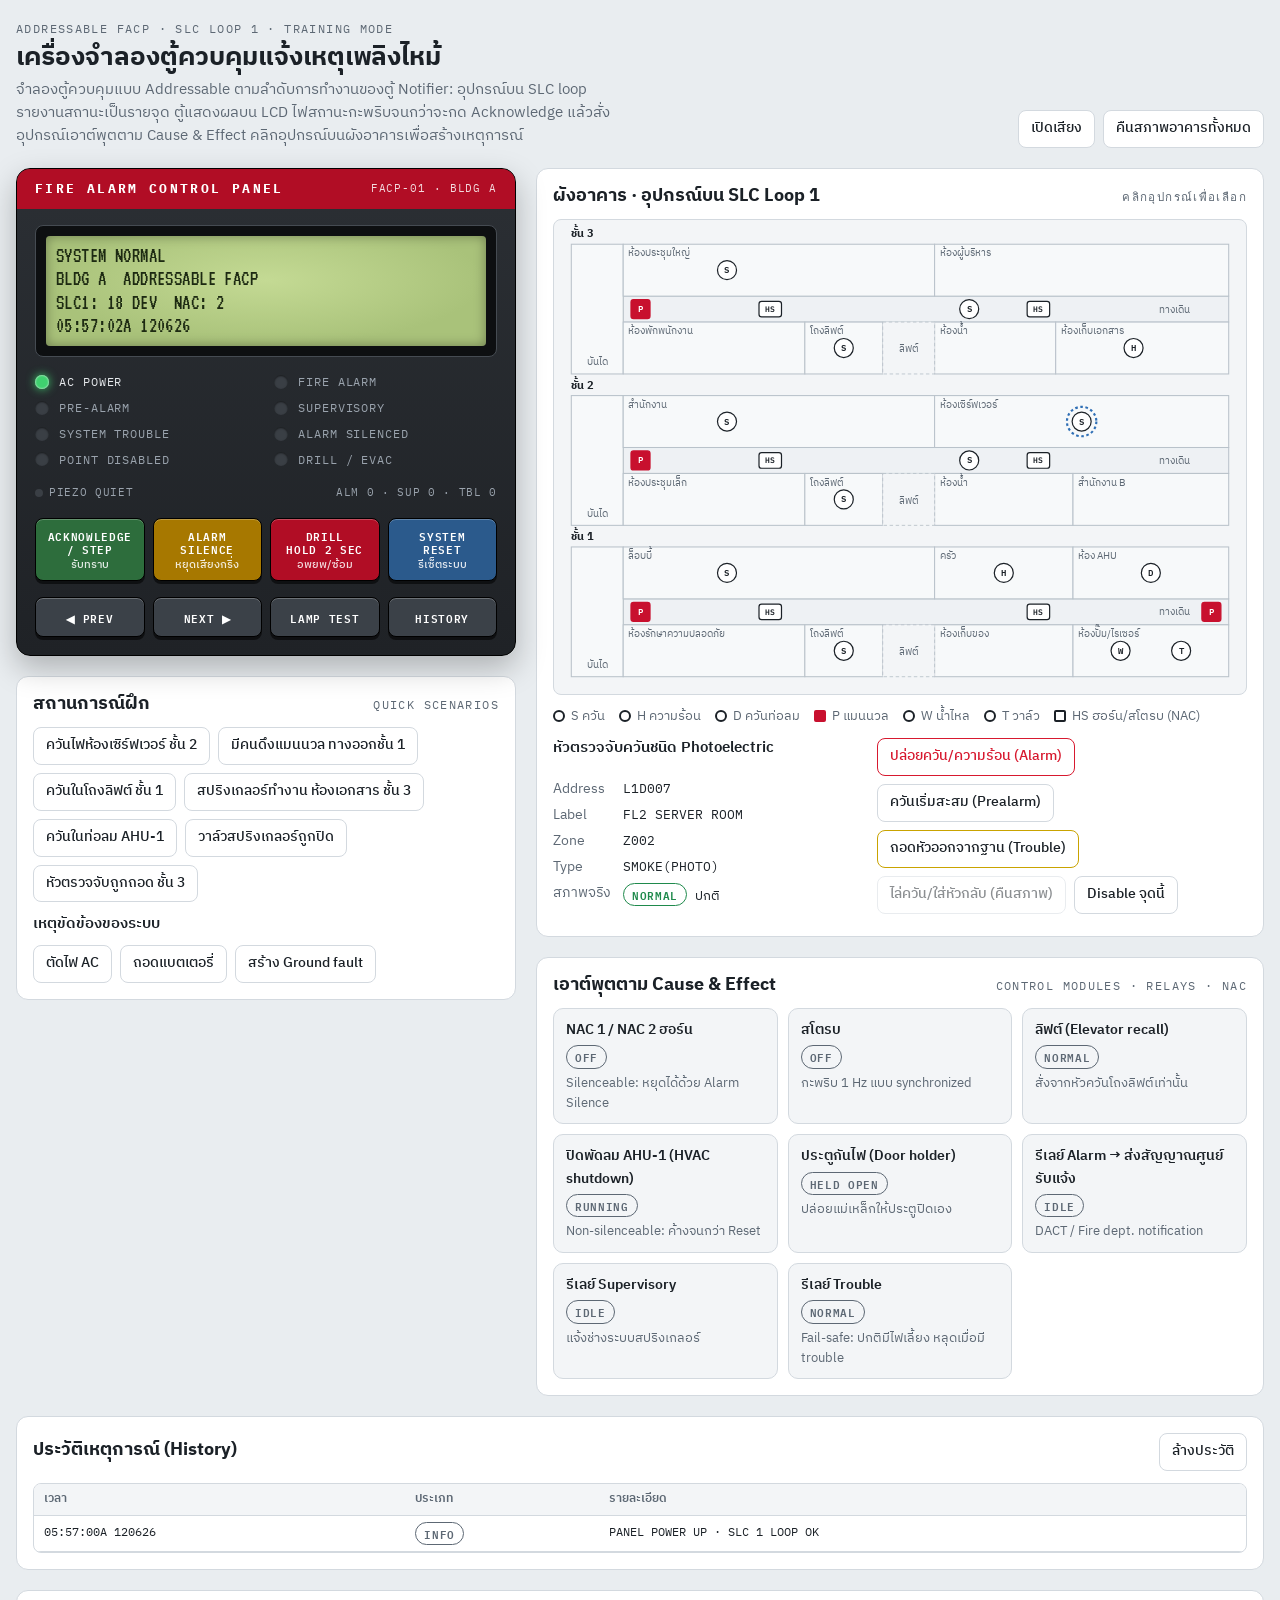
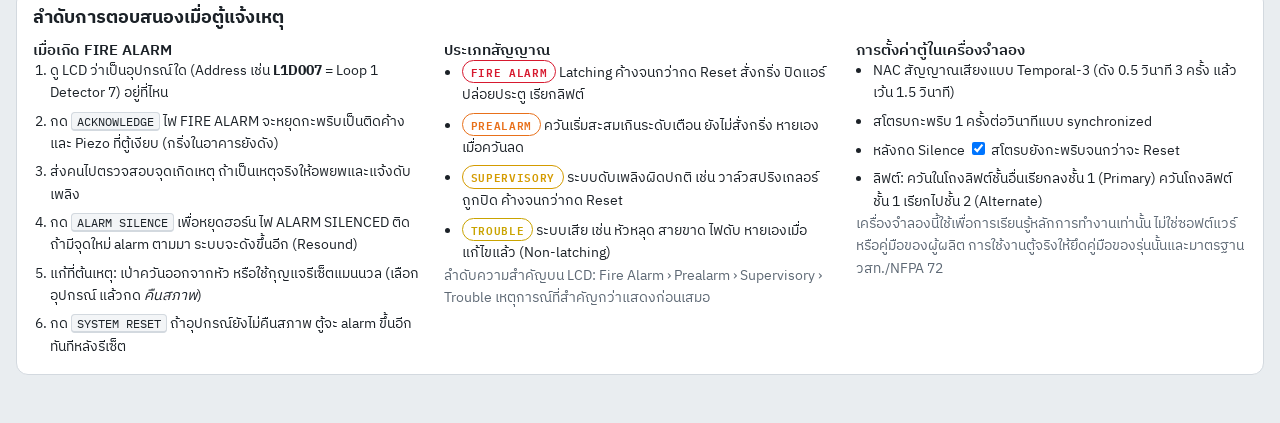
==== fire-alarm/index.html @ dd91903a "Add addressable fire alarm panel simulator Single-page training simulator: LCD event display, status" ====
<!doctype html>
<html lang="th">
<head>
<meta charset="utf-8">
<meta name="viewport" content="width=device-width, initial-scale=1, viewport-fit=cover">
<style>body{margin:0}[hidden]{display:none!important}</style>
<title>Fire Alarm Panel Simulator</title>
<meta name="claude:viewport-fit-sides" content="cover">
<link rel="preconnect" href="https://fonts.googleapis.com">
<link rel="stylesheet" href="https://fonts.googleapis.com/css2?family=IBM+Plex+Sans+Thai:wght@400;500;600;700&family=IBM+Plex+Mono:wght@500;600&family=VT323&display=swap">
<style>
/* Layout: control panel (left, sticky on desktop) + building plan and outputs (right); log and guide below. Panel enclosure is a fixed-colour physical device in both themes. */
:root{
  --bg:#e9edf0; --surface:#ffffff; --surface-2:#f3f5f7; --fg:#1b2127; --muted:#5d6874; --line:#d3d9df;
  --accent:#c8102e; --accent-ink:#ffffff;
  --alarm:#d7192f; --pre:#e8701a; --supv:#d49b00; --trbl:#c9a300; --ok:#1f8a4c; --dis:#8a939c; --info:#2f6fb5;
  --room:#f7f9fa; --room-line:#b9c2ca; --corr:#eef1f4;
  /* device colours: same in both themes */
  --enc:#2b2f34; --enc-2:#1f2226; --enc-line:#454b52; --enc-fg:#e6e9ec; --enc-muted:#9aa3ad;
  --lcd-bg:#a9c27a; --lcd-fg:#1d2a12; --lcd-glow:#c4da94;
  --font-body:"IBM Plex Sans Thai", "Noto Sans Thai", system-ui, sans-serif;
  --font-mono:"IBM Plex Mono", ui-monospace, Menlo, Consolas, monospace;
  --font-lcd:"VT323", "IBM Plex Mono", ui-monospace, monospace;
}
@media (prefers-color-scheme: dark){ :root:not([data-theme="light"]){
  --bg:#12161a; --surface:#1b2026; --surface-2:#222831; --fg:#e4e8ec; --muted:#9aa5b0; --line:#323a43;
  --accent:#ff4a5f; --accent-ink:#1a0005;
  --alarm:#ff4a5f; --pre:#ff9648; --supv:#f2bf2e; --trbl:#e8cc3a; --ok:#3fc27a; --dis:#7d8892; --info:#6aa7ec;
  --room:#1e242b; --room-line:#3c4651; --corr:#181d23; color-scheme:dark }}
:root[data-theme="dark"]{
  --bg:#12161a; --surface:#1b2026; --surface-2:#222831; --fg:#e4e8ec; --muted:#9aa5b0; --line:#323a43;
  --accent:#ff4a5f; --accent-ink:#1a0005;
  --alarm:#ff4a5f; --pre:#ff9648; --supv:#f2bf2e; --trbl:#e8cc3a; --ok:#3fc27a; --dis:#7d8892; --info:#6aa7ec;
  --room:#1e242b; --room-line:#3c4651; --corr:#181d23; color-scheme:dark }

*{box-sizing:border-box}
body{background:var(--bg);color:var(--fg);font-family:var(--font-body);font-size:15px;line-height:1.55;
  padding-left:max(16px,env(safe-area-inset-left,0px));padding-right:max(16px,env(safe-area-inset-right,0px));padding-block:20px 48px}
.wrap{max-width:1360px;margin:0 auto;display:flex;flex-direction:column;gap:20px}
h1,h2,h3{text-wrap:balance;margin:0;line-height:1.25}
h1{font-size:1.6rem;font-weight:700}
h2{font-size:1.1rem;font-weight:700}
h3{font-size:.95rem;font-weight:600}
p{margin:0}
.eyebrow{font-family:var(--font-mono);font-size:.72rem;letter-spacing:.12em;text-transform:uppercase;color:var(--muted)}
header.top{display:flex;flex-wrap:wrap;align-items:flex-end;justify-content:space-between;gap:12px 24px}
header.top .t{display:flex;flex-direction:column;gap:4px;min-width:0}
header.top .lead{color:var(--muted);max-width:68ch}
.tools{display:flex;flex-wrap:wrap;gap:8px}
button{font:inherit;cursor:pointer}
.btn{border:1px solid var(--line);background:var(--surface);color:var(--fg);border-radius:8px;padding:7px 12px;font-size:.88rem;font-weight:500;display:inline-flex;align-items:center;gap:6px}
.btn:hover{border-color:var(--muted)}
.btn:focus-visible,.pbtn:focus-visible,.dev:focus-visible{outline:3px solid var(--info);outline-offset:2px}
.btn.on{background:var(--fg);color:var(--bg);border-color:var(--fg)}

.grid{display:grid;grid-template-columns:minmax(0,500px) minmax(0,1fr);gap:20px;align-items:start}
@media (max-width:980px){.grid{grid-template-columns:minmax(0,1fr)}}
.col{display:flex;flex-direction:column;gap:20px;min-width:0}
.card{background:var(--surface);border:1px solid var(--line);border-radius:12px;padding:16px;display:flex;flex-direction:column;gap:12px;min-width:0}
.card-h{display:flex;justify-content:space-between;align-items:baseline;gap:12px;flex-wrap:wrap}

/* ===== Control panel enclosure ===== */
.panel{background:linear-gradient(180deg,var(--enc),var(--enc-2));color:var(--enc-fg);border-radius:14px;padding:0 0 18px;border:1px solid #000;
  box-shadow:0 1px 0 rgba(255,255,255,.06) inset,0 12px 30px rgba(0,0,0,.25);overflow:hidden}
@media (min-width:981px){.panel-sticky{position:sticky;top:calc(env(safe-area-inset-top,0px) + 12px)}}
.panel-band{background:var(--accent);background:#b10d25;color:#fff;padding:10px 18px;display:flex;justify-content:space-between;align-items:center;gap:10px}
.panel-band b{font-family:var(--font-mono);letter-spacing:.18em;font-size:.82rem}
.panel-band span{font-family:var(--font-mono);font-size:.7rem;opacity:.85;letter-spacing:.08em}
.panel-body{padding:16px 18px 0;display:flex;flex-direction:column;gap:16px}
.lcd-frame{background:#0d0f11;border-radius:8px;padding:10px;border:1px solid var(--enc-line);overflow-x:auto}
.lcd{background:radial-gradient(ellipse at 50% 40%,var(--lcd-glow),var(--lcd-bg) 70%);color:var(--lcd-fg);font-family:var(--font-lcd);
  font-size:clamp(13px,3.9vw,21px);line-height:1.12;padding:8px 10px;border-radius:4px;white-space:pre;min-width:max-content;
  box-shadow:inset 0 0 12px rgba(0,0,0,.35);letter-spacing:.02em}
.lcd.off{background:#3a4330;color:transparent}
.leds{display:grid;grid-template-columns:repeat(2,minmax(0,1fr));gap:8px 16px}
.led{display:flex;align-items:center;gap:10px;font-family:var(--font-mono);font-size:.72rem;letter-spacing:.08em;color:var(--enc-muted)}
.led i{width:14px;height:14px;border-radius:50%;flex:none;background:#3a3f45;box-shadow:inset 0 1px 2px rgba(0,0,0,.6)}
.led.lit{color:var(--enc-fg)}
.led.lit i{background:var(--c);box-shadow:0 0 10px var(--c),0 0 2px #fff inset}
.led.blink i{animation:blink 1s steps(1) infinite}
@keyframes blink{50%{background:#3a3f45;box-shadow:inset 0 1px 2px rgba(0,0,0,.6)}}
.keys{display:grid;grid-template-columns:repeat(4,minmax(0,1fr));gap:8px}
.pbtn{position:relative;overflow:hidden;border:1px solid #000;border-radius:8px;padding:10px 4px 8px;color:#fff;font-family:var(--font-mono);font-size:.68rem;font-weight:600;letter-spacing:.06em;line-height:1.25;
  box-shadow:0 3px 0 rgba(0,0,0,.55),inset 0 1px 0 rgba(255,255,255,.25);text-align:center;min-height:58px}
.pbtn:active{transform:translateY(2px);box-shadow:0 1px 0 rgba(0,0,0,.55)}
.pbtn small{display:block;font-family:var(--font-body);font-weight:500;font-size:.66rem;letter-spacing:0;opacity:.85;margin-top:3px}
.k-ack{background:#2d6d3c}.k-sil{background:#a77800}.k-drill{background:#b10d25}.k-reset{background:#2b5a8c}
.k-sm{background:#3b4148;min-height:40px}
.pbtn .hold{position:absolute;left:0;bottom:0;height:4px;width:0;background:#fff;opacity:.85}
.pbtn.holding .hold{width:100%;transition:width 2s linear}
.keys2{display:grid;grid-template-columns:repeat(4,minmax(0,1fr));gap:8px}
.piezo{display:flex;align-items:center;justify-content:space-between;gap:10px;font-family:var(--font-mono);font-size:.7rem;color:var(--enc-muted);letter-spacing:.06em;flex-wrap:wrap}
.piezo .dot{display:inline-block;width:8px;height:8px;border-radius:50%;background:#3a3f45;margin-right:6px;vertical-align:middle}
.piezo .dot.on{background:#ffd34d;box-shadow:0 0 8px #ffd34d}
.piezo .dot.pulse{animation:blink .5s steps(1) infinite;background:#ffd34d}

/* ===== Plan ===== */
.plan-wrap{overflow-x:auto;border-radius:8px;background:var(--surface-2);border:1px solid var(--line)}
svg.plan{display:block;width:100%;min-width:560px;height:auto}
.room{fill:var(--room);stroke:var(--room-line);stroke-width:1.2}
.corr{fill:var(--corr);stroke:var(--room-line);stroke-width:1.2}
.shaft{fill:var(--surface-2);stroke:var(--room-line);stroke-dasharray:4 3}
.rlabel{fill:var(--muted);font-size:11px;font-family:var(--font-body)}
.flabel{fill:var(--fg);font-size:13px;font-weight:700;font-family:var(--font-body)}
.dev{cursor:pointer}
.dev circle,.dev rect{stroke:var(--fg);stroke-width:1.4;fill:var(--surface)}
.dev text{font-family:var(--font-mono);font-size:10px;font-weight:600;fill:var(--fg);pointer-events:none}
.dev .ring{fill:none;stroke:none}
.dev.sel .ring{stroke:var(--info);stroke-width:2.5;stroke-dasharray:3 3}
.dev.pull rect{fill:var(--accent);stroke:var(--accent)}
.dev.pull text{fill:var(--accent-ink)}
.dev.s-alarm circle,.dev.s-alarm rect{fill:var(--alarm);stroke:var(--alarm);animation:pulse .8s ease-in-out infinite}
.dev.s-alarm text{fill:#fff}
.dev.s-prealarm circle{fill:var(--pre);stroke:var(--pre)}
.dev.s-prealarm text{fill:#fff}
.dev.s-supv circle{fill:var(--supv);stroke:var(--supv)}
.dev.s-trouble circle,.dev.s-trouble rect{fill:var(--surface);stroke:var(--trbl);stroke-width:3;stroke-dasharray:3 2}
.dev.s-disabled circle,.dev.s-disabled rect{fill:var(--surface-2);stroke:var(--dis);stroke-dasharray:2 2}
.dev.s-disabled text{fill:var(--dis)}
@keyframes pulse{50%{opacity:.45}}
.nac rect{fill:var(--surface);stroke:var(--fg);stroke-width:1.4}
.nac text{font-family:var(--font-mono);font-size:9px;font-weight:600;fill:var(--fg);pointer-events:none}
.nac .flash{fill:#fff;opacity:0}
.nac.strobe .flash{animation:strobe 1s steps(1) infinite}
.nac.horn rect{stroke:var(--alarm);stroke-width:2.4}
.nac.open rect{stroke:var(--trbl);stroke-dasharray:3 2;stroke-width:2.5}
@keyframes strobe{0%{opacity:.95}12%{opacity:0}}
.waves{fill:none;stroke:var(--alarm);stroke-width:1.5;opacity:0}
.nac.horn .waves{animation:waves 4s linear infinite}
@keyframes waves{0%,12%{opacity:1}12.5%,25%{opacity:0}25.5%,37%{opacity:1}37.5%,50%{opacity:0}50.5%,62%{opacity:1}62.5%,100%{opacity:0}}
@media (prefers-reduced-motion:reduce){.led.blink i,.dev.s-alarm circle,.dev.s-alarm rect,.nac.strobe .flash,.nac.horn .waves,.piezo .dot.pulse{animation-duration:2.5s}}

.legend{display:flex;flex-wrap:wrap;gap:6px 14px;font-size:.8rem;color:var(--muted)}
.legend span{display:inline-flex;align-items:center;gap:6px}
.sw{width:12px;height:12px;border-radius:50%;border:2px solid var(--fg);background:var(--surface);display:inline-block}

/* device detail */
.detail{display:grid;grid-template-columns:minmax(0,1fr) minmax(0,1.2fr);gap:16px}
@media (max-width:640px){.detail{grid-template-columns:minmax(0,1fr)}}
.kv{display:grid;grid-template-columns:auto minmax(0,1fr);gap:4px 12px;font-size:.88rem}
.kv dt{color:var(--muted)}
.kv dd{margin:0;font-family:var(--font-mono);font-size:.82rem;overflow-wrap:anywhere}
.acts{display:flex;flex-wrap:wrap;gap:8px;align-content:flex-start}
.acts .btn.danger{border-color:var(--alarm);color:var(--alarm)}
.acts .btn.warn{border-color:var(--trbl)}
.chip{display:inline-block;font-family:var(--font-mono);font-size:.7rem;font-weight:600;letter-spacing:.06em;padding:2px 8px;border-radius:999px;border:1px solid currentColor;white-space:nowrap}
.c-alarm{color:var(--alarm)}.c-pre{color:var(--pre)}.c-supv{color:var(--supv)}.c-trbl{color:var(--trbl)}.c-ok{color:var(--ok)}.c-dis{color:var(--dis)}.c-info{color:var(--info)}.c-muted{color:var(--muted)}

/* outputs */
.outs{display:grid;grid-template-columns:repeat(auto-fill,minmax(210px,1fr));gap:10px}
.out{border:1px solid var(--line);border-radius:10px;padding:10px 12px;display:flex;flex-direction:column;gap:4px;background:var(--surface-2)}
.out .row{display:flex;justify-content:space-between;align-items:center;gap:8px}
.out .n{font-weight:600;font-size:.9rem}
.out .d{font-size:.8rem;color:var(--muted)}
.out.act{border-color:var(--alarm)}

/* scenarios */
.scen{display:flex;flex-wrap:wrap;gap:8px}
.sys{display:flex;flex-wrap:wrap;gap:8px}

/* log */
.log-wrap{max-height:340px;overflow:auto;border:1px solid var(--line);border-radius:8px}
table.log{width:100%;border-collapse:collapse;font-size:.82rem;font-variant-numeric:tabular-nums}
table.log th,table.log td{padding:6px 10px;text-align:left;border-bottom:1px solid var(--line);vertical-align:top}
table.log th{position:sticky;top:0;background:var(--surface-2);font-weight:600;color:var(--muted);font-size:.75rem}
table.log td.m{font-family:var(--font-mono);font-size:.78rem;white-space:nowrap}
.empty{color:var(--muted);font-size:.88rem;padding:12px}

/* guide */
.guide{display:grid;grid-template-columns:repeat(auto-fit,minmax(280px,1fr));gap:20px}
.guide ol,.guide ul{margin:0;padding-left:1.2em;display:flex;flex-direction:column;gap:6px;font-size:.9rem}
.guide p{font-size:.9rem;color:var(--muted);max-width:65ch}
kbd{font-family:var(--font-mono);font-size:.78rem;border:1px solid var(--line);border-bottom-width:2px;border-radius:4px;padding:0 5px;background:var(--surface-2)}
.note{font-size:.8rem;color:var(--muted)}
</style>
</head>
<body>
<div class="wrap">
  <header class="top">
    <div class="t">
      <span class="eyebrow">Addressable FACP · SLC Loop 1 · Training mode</span>
      <h1>เครื่องจำลองตู้ควบคุมแจ้งเหตุเพลิงไหม้</h1>
      <p class="lead">จำลองตู้ควบคุมแบบ Addressable ตามลำดับการทำงานของตู้ Notifier: อุปกรณ์บน SLC loop รายงานสถานะเป็นรายจุด ตู้แสดงผลบน LCD ไฟสถานะกะพริบจนกว่าจะกด Acknowledge แล้วสั่งอุปกรณ์เอาต์พุตตาม Cause &amp; Effect คลิกอุปกรณ์บนผังอาคารเพื่อสร้างเหตุการณ์</p>
    </div>
    <div class="tools">
      <button class="btn" id="soundBtn" type="button" aria-pressed="false">เปิดเสียง</button>
      <button class="btn" id="restoreAll" type="button">คืนสภาพอาคารทั้งหมด</button>
    </div>
  </header>

  <div class="grid">
    <!-- ============ PANEL ============ -->
    <div class="col">
      <section class="panel panel-sticky" aria-label="ตู้ควบคุม">
        <div class="panel-band"><b>FIRE ALARM CONTROL PANEL</b><span>FACP-01 · BLDG A</span></div>
        <div class="panel-body">
          <div class="lcd-frame"><div class="lcd" id="lcd" aria-live="polite"></div></div>
          <div class="leds" id="leds"></div>
          <div class="piezo"><span><span class="dot" id="piezoDot"></span>PIEZO <span id="piezoTxt">QUIET</span></span><span id="evCount">EVENTS 0</span></div>
          <div class="keys">
            <button class="pbtn k-ack" id="kAck" type="button">ACKNOWLEDGE<br>/ STEP<small>รับทราบ</small></button>
            <button class="pbtn k-sil" id="kSil" type="button">ALARM<br>SILENCE<small>หยุดเสียงกริ่ง</small></button>
            <button class="pbtn k-drill" id="kDrill" type="button">DRILL<br>HOLD 2 SEC<small>อพยพ/ซ้อม</small><span class="hold"></span></button>
            <button class="pbtn k-reset" id="kReset" type="button">SYSTEM<br>RESET<small>รีเซ็ตระบบ</small></button>
          </div>
          <div class="keys2">
            <button class="pbtn k-sm" id="kPrev" type="button" aria-label="เหตุการณ์ก่อนหน้า">◀ PREV</button>
            <button class="pbtn k-sm" id="kNext" type="button" aria-label="เหตุการณ์ถัดไป">NEXT ▶</button>
            <button class="pbtn k-sm" id="kLamp" type="button">LAMP TEST</button>
            <button class="pbtn k-sm" id="kHist" type="button">HISTORY</button>
          </div>
        </div>
      </section>

      <section class="card" aria-label="สถานการณ์ฝึก">
        <div class="card-h"><h2>สถานการณ์ฝึก</h2><span class="eyebrow">Quick scenarios</span></div>
        <div class="scen" id="scen"></div>
        <h3>เหตุขัดข้องของระบบ</h3>
        <div class="sys" id="sys"></div>
      </section>
    </div>

    <!-- ============ BUILDING ============ -->
    <div class="col">
      <section class="card" aria-label="ผังอาคาร">
        <div class="card-h"><h2>ผังอาคาร · อุปกรณ์บน SLC Loop 1</h2><span class="eyebrow">คลิกอุปกรณ์เพื่อเลือก</span></div>
        <div class="plan-wrap"><svg class="plan" id="plan" viewBox="0 0 800 548" role="img" aria-label="ผังอาคาร 3 ชั้นพร้อมตำแหน่งอุปกรณ์"></svg></div>
        <div class="legend">
          <span><i class="sw"></i>S ควัน</span><span><i class="sw"></i>H ความร้อน</span><span><i class="sw"></i>D ควันท่อลม</span>
          <span><i class="sw" style="border-radius:2px;background:var(--accent);border-color:var(--accent)"></i>P แมนนวล</span>
          <span><i class="sw"></i>W น้ำไหล</span><span><i class="sw"></i>T วาล์ว</span><span><i class="sw" style="border-radius:2px"></i>HS ฮอร์น/สโตรบ (NAC)</span>
        </div>
        <div class="detail" id="detail"></div>
      </section>

      <section class="card" aria-label="เอาต์พุต">
        <div class="card-h"><h2>เอาต์พุตตาม Cause &amp; Effect</h2><span class="eyebrow">Control modules · Relays · NAC</span></div>
        <div class="outs" id="outs"></div>
      </section>
    </div>
  </div>

  <section class="card" aria-label="ประวัติเหตุการณ์" id="histCard">
    <div class="card-h"><h2>ประวัติเหตุการณ์ (History)</h2><button class="btn" id="clrLog" type="button">ล้างประวัติ</button></div>
    <div class="log-wrap"><table class="log"><thead><tr><th>เวลา</th><th>ประเภท</th><th>รายละเอียด</th></tr></thead><tbody id="log"></tbody></table></div>
  </section>

  <section class="card" aria-label="คู่มือ">
    <h2>ลำดับการตอบสนองเมื่อตู้แจ้งเหตุ</h2>
    <div class="guide">
      <div>
        <h3>เมื่อเกิด FIRE ALARM</h3>
        <ol>
          <li>ดู LCD ว่าเป็นอุปกรณ์ใด (Address เช่น <b>L1D007</b> = Loop 1 Detector 7) อยู่ที่ไหน</li>
          <li>กด <kbd>ACKNOWLEDGE</kbd> ไฟ FIRE ALARM จะหยุดกะพริบเป็นติดค้าง และ Piezo ที่ตู้เงียบ (กริ่งในอาคารยังดัง)</li>
          <li>ส่งคนไปตรวจสอบจุดเกิดเหตุ ถ้าเป็นเหตุจริงให้อพยพและแจ้งดับเพลิง</li>
          <li>กด <kbd>ALARM SILENCE</kbd> เพื่อหยุดฮอร์น ไฟ ALARM SILENCED ติด ถ้ามีจุดใหม่ alarm ตามมา ระบบจะดังขึ้นอีก (Resound)</li>
          <li>แก้ที่ต้นเหตุ: เป่าควันออกจากหัว หรือใช้กุญแจรีเซ็ตแมนนวล (เลือกอุปกรณ์ แล้วกด <i>คืนสภาพ</i>)</li>
          <li>กด <kbd>SYSTEM RESET</kbd> ถ้าอุปกรณ์ยังไม่คืนสภาพ ตู้จะ alarm ขึ้นอีกทันทีหลังรีเซ็ต</li>
        </ol>
      </div>
      <div>
        <h3>ประเภทสัญญาณ</h3>
        <ul>
          <li><span class="chip c-alarm">FIRE ALARM</span> Latching ค้างจนกว่ากด Reset สั่งกริ่ง ปิดแอร์ ปล่อยประตู เรียกลิฟต์</li>
          <li><span class="chip c-pre">PREALARM</span> ควันเริ่มสะสมเกินระดับเตือน ยังไม่สั่งกริ่ง หายเองเมื่อควันลด</li>
          <li><span class="chip c-supv">SUPERVISORY</span> ระบบดับเพลิงผิดปกติ เช่น วาล์วสปริงเกลอร์ถูกปิด ค้างจนกว่ากด Reset</li>
          <li><span class="chip c-trbl">TROUBLE</span> ระบบเสีย เช่น หัวหลุด สายขาด ไฟดับ หายเองเมื่อแก้ไขแล้ว (Non-latching)</li>
        </ul>
        <p class="note">ลำดับความสำคัญบน LCD: Fire Alarm › Prealarm › Supervisory › Trouble เหตุการณ์ที่สำคัญกว่าแสดงก่อนเสมอ</p>
      </div>
      <div>
        <h3>การตั้งค่าตู้ในเครื่องจำลอง</h3>
        <ul>
          <li>NAC สัญญาณเสียงแบบ Temporal-3 (ดัง 0.5 วินาที 3 ครั้ง แล้วเว้น 1.5 วินาที)</li>
          <li>สโตรบกะพริบ 1 ครั้งต่อวินาทีแบบ synchronized</li>
          <li>หลังกด Silence <label><input type="checkbox" id="strobeCont" checked> สโตรบยังกะพริบจนกว่าจะ Reset</label></li>
          <li>ลิฟต์: ควันในโถงลิฟต์ชั้นอื่นเรียกลงชั้น 1 (Primary) ควันโถงลิฟต์ชั้น 1 เรียกไปชั้น 2 (Alternate)</li>
        </ul>
        <p class="note">เครื่องจำลองนี้ใช้เพื่อการเรียนรู้หลักการทำงานเท่านั้น ไม่ใช่ซอฟต์แวร์หรือคู่มือของผู้ผลิต การใช้งานตู้จริงให้ยึดคู่มือของรุ่นนั้นและมาตรฐาน วสท./NFPA 72</p>
      </div>
    </div>
  </section>
</div>

<script>
(() => {
"use strict";
const $ = id => document.getElementById(id);

/* ---------- device catalogue ---------- */
const TYPES = {
  photo:  {code:'SMOKE(PHOTO)', th:'หัวตรวจจับควันชนิด Photoelectric', icon:'S', kind:'det'},
  heat:   {code:'HEAT(ROR)',    th:'หัวตรวจจับความร้อนชนิด Rate-of-Rise', icon:'H', kind:'det'},
  duct:   {code:'SMOKE(DUCT)',  th:'หัวตรวจจับควันในท่อลม AHU', icon:'D', kind:'det'},
  pull:   {code:'MONITOR',      th:'สถานีแจ้งเหตุด้วยมือ (Manual pull station)', icon:'P', kind:'pull', sub:'PULL STATION'},
  flow:   {code:'MONITOR',      th:'สวิตช์ตรวจการไหลของน้ำสปริงเกลอร์', icon:'W', kind:'flow', sub:'WATERFLOW'},
  tamper: {code:'SUPERVISORY',  th:'สวิตช์ตรวจตำแหน่งวาล์วสปริงเกลอร์ (Tamper)', icon:'T', kind:'supv', sub:'VALVE TAMPER'},
};
// floor y offset: floor 3 at top
const FY = f => 28 + (3 - f) * 175;
const DEV = [
  {a:'L1D001', t:'photo', f:1, x:200, y:30,  lb:'FL1 MAIN LOBBY',        z:'Z001'},
  {a:'L1D002', t:'photo', f:1, x:335, y:120, lb:'FL1 ELEVATOR LOBBY',    z:'Z001', elev:true},
  {a:'L1D003', t:'heat',  f:1, x:520, y:30,  lb:'FL1 KITCHEN',           z:'Z001'},
  {a:'L1D004', t:'duct',  f:1, x:690, y:30,  lb:'AHU-1 SUPPLY DUCT',     z:'Z010'},
  {a:'L1M001', t:'pull',  f:1, x:100, y:75,  lb:'FL1 MAIN EXIT',         z:'Z001'},
  {a:'L1M002', t:'pull',  f:1, x:760, y:75,  lb:'FL1 REAR EXIT',         z:'Z001'},
  {a:'L1M003', t:'flow',  f:1, x:655, y:120, lb:'SPRINKLER RISER FLOW',  z:'Z020'},
  {a:'L1M004', t:'tamper',f:1, x:725, y:120, lb:'SPRINKLER MAIN VALVE',  z:'Z021'},
  {a:'L1D005', t:'photo', f:2, x:480, y:75,  lb:'FL2 CORRIDOR',          z:'Z002'},
  {a:'L1D006', t:'photo', f:2, x:200, y:30,  lb:'FL2 OPEN OFFICE',       z:'Z002'},
  {a:'L1D007', t:'photo', f:2, x:610, y:30,  lb:'FL2 SERVER ROOM',       z:'Z002'},
  {a:'L1D008', t:'photo', f:2, x:335, y:120, lb:'FL2 ELEVATOR LOBBY',    z:'Z002', elev:true},
  {a:'L1M005', t:'pull',  f:2, x:100, y:75,  lb:'FL2 STAIR EXIT',        z:'Z002'},
  {a:'L1D009', t:'photo', f:3, x:480, y:75,  lb:'FL3 CORRIDOR',          z:'Z003'},
  {a:'L1D010', t:'photo', f:3, x:200, y:30,  lb:'FL3 MEETING ROOM',      z:'Z003'},
  {a:'L1D011', t:'heat',  f:3, x:670, y:120, lb:'FL3 FILE STORAGE',      z:'Z003'},
  {a:'L1D012', t:'photo', f:3, x:335, y:120, lb:'FL3 ELEVATOR LOBBY',    z:'Z003', elev:true},
  {a:'L1M006', t:'pull',  f:3, x:100, y:75,  lb:'FL3 STAIR EXIT',        z:'Z003'},
];
DEV.forEach(d => { d.cond = 'normal'; d.disabled = false; d.type = TYPES[d.t]; });
const NACS = [
  {a:'NAC1', lb:'NAC 1 FLOOR 1',    floors:[1], open:false},
  {a:'NAC2', lb:'NAC 2 FLOOR 2-3',  floors:[2,3], open:false},
];
const HS = []; // horn/strobe appliances
[1,2,3].forEach(f => { [250, 560].forEach(x => HS.push({f, x, y:75, nac: f === 1 ? 'NAC1' : 'NAC2'})); });

const ROOMS = {
  1: [[80,0,360,60,'ล็อบบี้'],[440,0,160,60,'ครัว'],[600,0,180,60,'ห้อง AHU'],[80,90,210,60,'ห้องรักษาความปลอดภัย'],[440,90,160,60,'ห้องเก็บของ'],[600,90,180,60,'ห้องปั๊ม/ไรเซอร์']],
  2: [[80,0,360,60,'สำนักงาน'],[440,0,340,60,'ห้องเซิร์ฟเวอร์'],[80,90,210,60,'ห้องประชุมเล็ก'],[440,90,160,60,'ห้องน้ำ'],[600,90,180,60,'สำนักงาน B']],
  3: [[80,0,360,60,'ห้องประชุมใหญ่'],[440,0,340,60,'ห้องผู้บริหาร'],[80,90,210,60,'ห้องพักพนักงาน'],[440,90,140,60,'ห้องน้ำ'],[580,90,200,60,'ห้องเก็บเอกสาร']],
};

/* ---------- panel state ---------- */
const S = {
  ac:true, battery:true, ground:false,
  silenced:false, drill:false, resetting:false, lamp:false,
  events:[], view:0, log:[], sel:'L1D007', selNac:null, seq:0,
  flash:null, audio:null, sound:false,
};
const PRI = {'FIRE ALARM':0, 'PREALARM':1, 'SUPERVISORY':2, 'TROUBLE':3};
const SYS_TRBL = {
  ac:     {txt:'AC FAIL',          th:'ไฟฟ้า AC ดับ (ทำงานด้วยแบตเตอรี่)'},
  battery:{txt:'BATTERY LOW',      th:'แบตเตอรี่ต่ำ/ไม่ได้ต่อ'},
  ground: {txt:'GROUND FAULT',     th:'สายลงดิน (Ground fault)'},
};

/* ---------- time helpers ---------- */
const pad = (n, w = 2) => String(n).padStart(w, '0');
function stamp(t = new Date()) {
  let h = t.getHours(); const ap = h >= 12 ? 'P' : 'A'; h = h % 12 || 12;
  return `${pad(h)}:${pad(t.getMinutes())}:${pad(t.getSeconds())}${ap} ${pad(t.getMonth()+1)}${pad(t.getDate())}${pad(t.getFullYear()%100)}`;
}

/* ---------- event model ---------- */
function findEv(type, src) { return S.events.find(e => e.type === type && e.src === src); }
function addEv(type, src, l1, l2, l3, latch) {
  if (findEv(type, src)) return false;
  const ev = {id:++S.seq, type, src, l1, l2, l3, latch, acked:false, t:new Date()};
  S.events.push(ev);
  sortEv();
  S.view = Math.max(0, S.events.findIndex(e => !e.acked)); // show highest-priority unacknowledged event
  log(type, `${l1} · ${l2}${l3 ? ' · ' + l3 : ''}`);
  if (type === 'FIRE ALARM') S.silenced = false; // resound on subsequent alarm
  return true;
}
function clearEv(type, src) {
  const i = S.events.findIndex(e => e.type === type && e.src === src);
  if (i < 0) return;
  const e = S.events[i];
  S.events.splice(i, 1);
  log('CLEARED', `CLEARED ${e.type} · ${e.l2}`);
  if (S.view >= S.events.length) S.view = Math.max(0, S.events.length - 1);
}
function sortEv() { S.events.sort((a, b) => PRI[a.type] - PRI[b.type] || a.id - b.id); }
function has(type) { return S.events.some(e => e.type === type); }
function unacked(type) { return S.events.some(e => e.type === type && !e.acked); }

function evalDevice(d) {
  if (S.resetting) return;
  const T = d.type;
  const desc = T.sub ? `${T.code} ${T.sub}` : T.code;
  if (d.disabled) {
    addEv('TROUBLE', d.a + ':dis', 'DISABLED', d.lb, `${d.z}  ${d.a}`, false);
    clearEv('PREALARM', d.a); clearEv('TROUBLE', d.a);
    return;
  }
  clearEv('TROUBLE', d.a + ':dis');
  if (d.cond === 'alarm') {
    if (T.kind === 'supv') addEv('SUPERVISORY', d.a, desc, d.lb, `${d.z}  ${d.a}`, true);
    else addEv('FIRE ALARM', d.a, desc, d.lb, `${d.z}  ${d.a}`, true);
  }
  if (d.cond === 'prealarm') addEv('PREALARM', d.a, desc, d.lb, `${d.z}  ${d.a}`, false);
  else clearEv('PREALARM', d.a);
  if (d.cond === 'trouble') addEv('TROUBLE', d.a, 'INVALID REPLY', d.lb, `${d.z}  ${d.a}`, false);
  else clearEv('TROUBLE', d.a);
}
function evalSystem() {
  if (S.resetting) return;
  for (const k of Object.keys(SYS_TRBL)) {
    const bad = k === 'ground' ? S.ground : !S[k];
    if (bad) addEv('TROUBLE', 'sys:' + k, SYS_TRBL[k].txt, 'POWER SUPPLY', 'MAIN BOARD', false);
    else clearEv('TROUBLE', 'sys:' + k);
  }
  for (const n of NACS) {
    if (n.open) addEv('TROUBLE', n.a, 'OPEN CIRCUIT', n.lb, n.a, false);
    else clearEv('TROUBLE', n.a);
  }
}
function evalAll() { DEV.forEach(evalDevice); evalSystem(); }

/* ---------- history log ---------- */
function log(type, text) {
  S.log.unshift({t:new Date(), type, text});
  if (S.log.length > 300) S.log.pop();
  logDirty = true;
}
let logDirty = true;

/* ---------- panel key actions ---------- */
function flash(lines, ms = 1800) { S.flash = {lines, until: Date.now() + ms}; render(); }

function ack() {
  if (S.resetting) return;
  const un = S.events.filter(e => !e.acked);
  if (!un.length) { if (S.events.length) { S.view = (S.view + 1) % S.events.length; render(); } return; }
  un.forEach(e => e.acked = true);
  log('ACK', `ACKNOWLEDGE (${un.length})`);
  render();
}
function silence() {
  if (S.resetting) return;
  if (!(has('FIRE ALARM') || S.drill)) { flash(['NO ALARM TO SILENCE']); return; }
  if (S.silenced) return;
  S.silenced = true; S.drill = false;
  S.events.forEach(e => e.acked = true);
  log('SILENCE', 'SIGNALS SILENCED');
  render();
}
function drill() {
  if (S.resetting) return;
  S.drill = true; S.silenced = false;
  log('DRILL', 'MANUAL EVACUATE (DRILL)');
  render();
}
function reset() {
  if (S.resetting) return;
  log('RESET', 'SYSTEM RESET');
  S.resetting = true; S.events = []; S.silenced = false; S.drill = false; S.view = 0;
  render();
  setTimeout(() => {
    S.resetting = false;
    evalAll();
    const still = S.events.filter(e => e.type === 'FIRE ALARM' || e.type === 'SUPERVISORY');
    if (still.length) log('INFO', `RESET: ${still.length} POINT(S) STILL ACTIVE`);
    render();
  }, 3000);
}
function lampTest() {
  S.lamp = true; render();
  setTimeout(() => { S.lamp = false; render(); }, 3000);
}

/* ---------- device actions ---------- */
function setCond(d, c) {
  d.cond = c;
  if (c === 'normal') log('INFO', `${d.a} ${d.lb} RESTORED (FIELD)`);
  evalDevice(d); render();
}
function toggleDisable(d) {
  d.disabled = !d.disabled;
  log('INFO', `${d.a} ${d.disabled ? 'DISABLED' : 'ENABLED'} BY OPERATOR`);
  evalDevice(d);
  if (!d.disabled) evalDevice(d);
  render();
}

/* ---------- derived outputs ---------- */
function outputs() {
  const fire = has('FIRE ALARM');
  const alarmSrc = S.events.filter(e => e.type === 'FIRE ALARM').map(e => e.src);
  const sounding = (fire || S.drill) && !S.silenced && !S.resetting;
  const strobing = !S.resetting && ((fire || S.drill) && (!S.silenced || $('strobeCont').checked));
  const elevDevs = DEV.filter(d => d.elev && alarmSrc.includes(d.a));
  let elev = null;
  if (elevDevs.length) elev = elevDevs.some(d => d.f === 1) ? 'ALT' : 'PRI';
  return {
    fire, sounding, strobing, elev,
    hvac: fire,
    doors: fire,
    supv: has('SUPERVISORY'),
    trbl: has('TROUBLE'),
    pre: has('PREALARM'),
  };
}

/* ---------- audio ---------- */
function initAudio() {
  if (S.audio) return S.audio;
  const Ctx = window.AudioContext || window.webkitAudioContext;
  if (!Ctx) return null;
  const ctx = new Ctx();
  const master = ctx.createGain(); master.gain.value = 0.18; master.connect(ctx.destination);
  const pz = ctx.createOscillator(); pz.type = 'square'; pz.frequency.value = 2900;
  const pzG = ctx.createGain(); pzG.gain.value = 0; pz.connect(pzG); pzG.connect(master); pz.start();
  const h1 = ctx.createOscillator(); h1.type = 'sawtooth'; h1.frequency.value = 520;
  const h2 = ctx.createOscillator(); h2.type = 'square'; h2.frequency.value = 3100;
  const h2g = ctx.createGain(); h2g.gain.value = 0.25;
  const hG = ctx.createGain(); hG.gain.value = 0;
  h1.connect(hG); h2.connect(h2g); h2g.connect(hG); hG.connect(master); h1.start(); h2.start();
  S.audio = {ctx, pzG, hG};
  return S.audio;
}
function audioTick() {
  const A = S.audio; if (!A) return;
  const now = performance.now() / 1000;
  const o = outputs();
  const anyNacOk = NACS.some(n => !n.open);
  // temporal-3: on .5 off .5 on .5 off .5 on .5 off 1.5 (4 s cycle)
  const ph = now % 4;
  const t3 = ph < 0.5 || (ph >= 1 && ph < 1.5) || (ph >= 2 && ph < 2.5);
  const horn = S.sound && o.sounding && anyNacOk && t3;
  let pz = false;
  if (S.sound && !S.resetting) {
    if (unacked('FIRE ALARM')) pz = true;
    else if (S.events.some(e => !e.acked)) pz = (now % 1) < 0.5;
  }
  A.hG.gain.setTargetAtTime(horn ? 0.55 : 0, A.ctx.currentTime, 0.01);
  A.pzG.gain.setTargetAtTime(pz ? 0.12 : 0, A.ctx.currentTime, 0.005);
}

/* ---------- rendering ---------- */
const LEDS = [
  ['AC POWER', '#3fd16f', () => S.ac ? 'on' : ''],
  ['FIRE ALARM', '#ff2a3d', () => unacked('FIRE ALARM') ? 'blink' : has('FIRE ALARM') ? 'on' : ''],
  ['PRE-ALARM', '#ff2a3d', () => unacked('PREALARM') ? 'blink' : has('PREALARM') ? 'on' : ''],
  ['SUPERVISORY', '#ffc93a', () => unacked('SUPERVISORY') ? 'blink' : has('SUPERVISORY') ? 'on' : ''],
  ['SYSTEM TROUBLE', '#ffc93a', () => unacked('TROUBLE') ? 'blink' : has('TROUBLE') ? 'on' : ''],
  ['ALARM SILENCED', '#ffc93a', () => S.silenced ? 'on' : ''],
  ['POINT DISABLED', '#ffc93a', () => DEV.some(d => d.disabled) ? 'on' : ''],
  ['DRILL / EVAC', '#ff2a3d', () => S.drill ? 'on' : ''],
];
function renderLeds() {
  $('leds').innerHTML = LEDS.map(([n, c, f]) => {
    const st = S.lamp ? 'on' : f();
    return `<div class="led ${st ? 'lit' : ''} ${st === 'blink' ? 'blink' : ''}" style="--c:${c}"><i></i>${n}</div>`;
  }).join('');
}
const W = 40;
const L = (a = '', b = '') => { a = String(a); b = String(b); const sp = Math.max(1, W - a.length - b.length); return (a + ' '.repeat(sp) + b).slice(0, W); };
function lcdLines() {
  if (S.lamp) return Array(4).fill('█'.repeat(W));
  if (S.resetting) return [L('SYSTEM RESET IN PROGRESS'), L(''), L('PLEASE WAIT...'), L(stamp())];
  if (S.flash && Date.now() < S.flash.until) return [L(S.flash.lines[0] || ''), L(S.flash.lines[1] || ''), L(''), L(stamp())];
  if (!S.events.length) {
    if (S.drill) return [L('MANUAL EVACUATE', 'DRILL'), L('ALL SILENCEABLE OUTPUTS ON'), L('PRESS ALARM SILENCE TO STOP'), L(stamp())];
    return [L('SYSTEM NORMAL'), L('BLDG A  ADDRESSABLE FACP'), L(`SLC1: ${DEV.length} DEV  NAC: ${NACS.length}`), L(stamp())];
  }
  const e = S.events[Math.min(S.view, S.events.length - 1)];
  const n = S.events.length, i = S.events.indexOf(e) + 1;
  const ack = e.acked ? '' : '*';
  return [
    L(ack + e.type, e.l1),
    L(e.l2),
    L(e.l3, S.silenced ? 'SILENCED' : (S.drill ? 'DRILL' : '')),
    L(stamp(e.t), `${pad(i,3)} OF ${pad(n,3)}`),
  ];
}
function renderLcd() {
  $('lcd').textContent = lcdLines().join('\n');
}
function renderPiezo() {
  const dot = $('piezoDot'), txt = $('piezoTxt');
  dot.className = 'dot';
  if (S.resetting) { txt.textContent = 'QUIET'; }
  else if (unacked('FIRE ALARM')) { dot.classList.add('on'); txt.textContent = 'STEADY'; }
  else if (S.events.some(e => !e.acked)) { dot.classList.add('pulse'); txt.textContent = 'PULSING'; }
  else txt.textContent = 'QUIET';
  const c = t => S.events.filter(e => e.type === t).length;
  $('evCount').textContent = `ALM ${c('FIRE ALARM')} · SUP ${c('SUPERVISORY')} · TBL ${c('TROUBLE')}`;
}

const NS = 'http://www.w3.org/2000/svg';
function buildPlan() {
  const svg = $('plan');
  let h = '';
  for (const f of [3, 2, 1]) {
    const y0 = FY(f);
    h += `<text class="flabel" x="20" y="${y0 - 8}">ชั้น ${f}</text>`;
    h += `<rect class="corr" x="80" y="${y0 + 60}" width="700" height="30"/>`;
    h += `<rect class="room" x="20" y="${y0}" width="60" height="150"/><text class="rlabel" x="50" y="${y0 + 140}" text-anchor="middle">บันได</text>`;
    for (const [x, y, w, hh, n] of ROOMS[f]) {
      h += `<rect class="room" x="${x}" y="${y0 + y}" width="${w}" height="${hh}"/>`;
      h += `<text class="rlabel" x="${x + 6}" y="${y0 + y + 14}">${n}</text>`;
    }
    h += `<rect class="room" x="290" y="${y0 + 90}" width="90" height="60"/><text class="rlabel" x="296" y="${y0 + 104}">โถงลิฟต์</text>`;
    h += `<rect class="shaft" x="380" y="${y0 + 90}" width="60" height="60"/><text class="rlabel" x="410" y="${y0 + 125}" text-anchor="middle">ลิฟต์</text>`;
    h += `<text class="rlabel" x="735" y="${y0 + 79}" text-anchor="end">ทางเดิน</text>`;
  }
  HS.forEach((s, i) => {
    const x = s.x, y = FY(s.f) + s.y;
    h += `<g class="nac" data-nac="${s.nac}" id="hs${i}" tabindex="0" role="button" aria-label="ฮอร์น/สโตรบ ${s.nac} ชั้น ${s.f}" style="cursor:pointer">
      <path class="waves" d="M${x+16} ${y-7} q6 7 0 14 M${x+21} ${y-11} q9 11 0 22"/>
      <rect x="${x-13}" y="${y-9}" width="26" height="18" rx="3"/><rect class="flash" x="${x-13}" y="${y-9}" width="26" height="18" rx="3"/>
      <text x="${x}" y="${y+3.5}" text-anchor="middle">HS</text></g>`;
  });
  DEV.forEach(d => {
    const x = d.x, y = FY(d.f) + d.y;
    const shape = d.t === 'pull'
      ? `<rect x="${x-11}" y="${y-11}" width="22" height="22" rx="3"/>`
      : `<circle cx="${x}" cy="${y}" r="11"/>`;
    h += `<g class="dev ${d.t}" data-a="${d.a}" tabindex="0" role="button" aria-label="${d.type.th} ${d.lb}">
      <circle class="ring" cx="${x}" cy="${y}" r="17"/>${shape}
      <text x="${x}" y="${y + 3.5}" text-anchor="middle">${d.type.icon}</text></g>`;
  });
  svg.innerHTML = h;
  svg.addEventListener('click', ev => {
    const g = ev.target.closest('.dev, .nac'); if (!g) return;
    if (g.dataset.a) { S.sel = g.dataset.a; S.selNac = null; } else { S.selNac = g.dataset.nac; S.sel = null; }
    render();
  });
  svg.addEventListener('keydown', ev => {
    if (ev.key !== 'Enter' && ev.key !== ' ') return;
    const g = ev.target.closest('.dev, .nac'); if (!g) return;
    ev.preventDefault(); g.dispatchEvent(new MouseEvent('click', {bubbles:true}));
  });
}
function devState(d) {
  if (d.disabled) return 'disabled';
  if (d.cond === 'alarm') return d.t === 'tamper' ? 'supv' : 'alarm';
  return d.cond; // normal | prealarm | trouble
}
function renderPlan(o) {
  document.querySelectorAll('#plan .dev').forEach(g => {
    const d = DEV.find(x => x.a === g.dataset.a);
    g.classList.remove('s-alarm', 's-prealarm', 's-trouble', 's-disabled', 's-supv', 'sel');
    const st = devState(d);
    if (st !== 'normal') g.classList.add('s-' + st);
    if (S.sel === d.a) g.classList.add('sel');
  });
  document.querySelectorAll('#plan .nac').forEach(g => {
    const n = NACS.find(x => x.a === g.dataset.nac);
    g.classList.toggle('open', n.open);
    g.classList.toggle('horn', o.sounding && !n.open);
    g.classList.toggle('strobe', o.strobing && !n.open);
    g.style.outline = '';
    g.querySelector('rect').style.strokeWidth = S.selNac === n.a ? '3.5' : '';
  });
}

const STLBL = {
  normal:['NORMAL','c-ok','ปกติ'], alarm:['FIRE ALARM','c-alarm','กำลัง Alarm'], supv:['SUPERVISORY','c-supv','วาล์วถูกปิด'],
  prealarm:['PREALARM','c-pre','ควันเกินระดับเตือน'], trouble:['TROUBLE','c-trbl','ไม่ตอบสนอง (Invalid reply)'], disabled:['DISABLED','c-dis','ถูกปิดการใช้งาน'],
};
function renderDetail() {
  const el = $('detail');
  if (S.selNac) {
    const n = NACS.find(x => x.a === S.selNac);
    el.innerHTML = `<div style="display:flex;flex-direction:column;gap:8px;min-width:0">
        <h3>${n.lb}</h3>
        <dl class="kv"><dt>ชนิด</dt><dd>NAC (Notification Appliance Circuit)</dd><dt>อุปกรณ์</dt><dd>HORN/STROBE × ${HS.filter(h => h.nac === n.a).length}</dd>
        <dt>สถานะสาย</dt><dd><span class="chip ${n.open ? 'c-trbl' : 'c-ok'}">${n.open ? 'OPEN CIRCUIT' : 'NORMAL'}</span></dd></dl>
        <p class="note">NAC มีตัวต้านทานปลายสาย (EOL) ตู้จะจับได้ว่าสายขาดแม้ไม่ได้สั่งดัง</p></div>
      <div class="acts">
        <button class="btn warn" type="button" data-nacact="open">${n.open ? 'ต่อสายกลับ (แก้ไขแล้ว)' : 'จำลองสายขาด (Open circuit)'}</button>
      </div>`;
    return;
  }
  const d = DEV.find(x => x.a === S.sel) || DEV[0];
  const st = devState(d); const [code, cls, th] = STLBL[st];
  const T = d.type;
  const acts = [];
  if (T.kind === 'det') {
    acts.push(['alarm', 'ปล่อยควัน/ความร้อน (Alarm)', 'danger']);
    if (d.t !== 'heat') acts.push(['prealarm', 'ควันเริ่มสะสม (Prealarm)', '']);
  } else if (T.kind === 'pull') acts.push(['alarm', 'ดึงคันโยกแจ้งเหตุ', 'danger']);
  else if (T.kind === 'flow') acts.push(['alarm', 'น้ำไหลในท่อ (หัวสปริงเกลอร์แตก)', 'danger']);
  else if (T.kind === 'supv') acts.push(['alarm', 'ปิดวาล์ว (Supervisory)', 'warn']);
  acts.push(['trouble', T.kind === 'det' ? 'ถอดหัวออกจากฐาน (Trouble)' : 'สายขาด/โมดูลไม่ตอบ (Trouble)', 'warn']);
  const restoreLbl = T.kind === 'pull' ? 'ใช้กุญแจรีเซ็ตคันโยก (คืนสภาพ)' : T.kind === 'supv' ? 'เปิดวาล์วกลับ (คืนสภาพ)' : T.kind === 'flow' ? 'หยุดน้ำไหล (คืนสภาพ)' : 'ไล่ควัน/ใส่หัวกลับ (คืนสภาพ)';
  acts.push(['normal', restoreLbl, '']);
  acts.push(['disable', d.disabled ? 'Enable จุดนี้' : 'Disable จุดนี้', '']);
  const latched = S.events.find(e => e.src === d.a && e.latch);
  el.innerHTML = `<div style="display:flex;flex-direction:column;gap:8px;min-width:0">
      <h3>${T.th}</h3>
      <dl class="kv"><dt>Address</dt><dd>${d.a}</dd><dt>Label</dt><dd>${d.lb}</dd><dt>Zone</dt><dd>${d.z}</dd><dt>Type</dt><dd>${T.code}${T.sub ? ' ' + T.sub : ''}</dd>
      <dt>สภาพจริง</dt><dd><span class="chip ${cls}">${code}</span> <span style="font-family:var(--font-body)">${th}</span></dd></dl>
      ${latched && d.cond === 'normal' ? `<p class="note">อุปกรณ์คืนสภาพแล้ว แต่ตู้ยังค้างสถานะ ${latched.type} (Latching) จนกว่าจะกด SYSTEM RESET</p>` : ''}
      ${latched && d.cond !== 'normal' ? `<p class="note">ถ้ากด Reset ตอนนี้ จุดนี้จะ alarm ขึ้นใหม่ทันที ต้องคืนสภาพอุปกรณ์ก่อน</p>` : ''}
    </div>
    <div class="acts">${acts.map(([k, l, c]) => `<button class="btn ${c}" type="button" data-act="${k}" ${d.cond === k ? 'disabled style="opacity:.5;cursor:default"' : ''}>${l}</button>`).join('')}</div>`;
}
$('detail').addEventListener('click', ev => {
  const b = ev.target.closest('button'); if (!b || b.disabled) return;
  if (b.dataset.nacact) {
    const n = NACS.find(x => x.a === S.selNac); n.open = !n.open;
    log('INFO', `${n.a} WIRING ${n.open ? 'OPENED (FIELD)' : 'REPAIRED (FIELD)'}`);
    evalSystem(); render(); return;
  }
  const d = DEV.find(x => x.a === S.sel); if (!d) return;
  if (b.dataset.act === 'disable') toggleDisable(d); else setCond(d, b.dataset.act);
});

function renderOuts(o) {
  const items = [
    ['NAC 1 / NAC 2 ฮอร์น', o.sounding ? (NACS.some(n => n.open) ? 'ON (บางวงจรเสีย)' : 'ON · TEMPORAL-3') : 'OFF', o.sounding, S.silenced && o.fire ? 'ถูก Silence แล้ว (Alarm Silenced)' : 'Silenceable: หยุดได้ด้วย Alarm Silence'],
    ['สโตรบ', o.strobing ? 'FLASHING' : 'OFF', o.strobing, 'กะพริบ 1 Hz แบบ synchronized'],
    ['ลิฟต์ (Elevator recall)', o.elev === 'PRI' ? 'RECALL → ชั้น 1' : o.elev === 'ALT' ? 'RECALL → ชั้น 2' : 'NORMAL', !!o.elev, o.elev === 'ALT' ? 'ควันที่โถงลิฟต์ชั้น 1 ใช้ชั้นสำรอง (Alternate)' : 'สั่งจากหัวควันโถงลิฟต์เท่านั้น'],
    ['ปิดพัดลม AHU-1 (HVAC shutdown)', o.hvac ? 'SHUTDOWN' : 'RUNNING', o.hvac, 'Non-silenceable: ค้างจนกว่า Reset'],
    ['ประตูกันไฟ (Door holder)', o.doors ? 'RELEASED' : 'HELD OPEN', o.doors, 'ปล่อยแม่เหล็กให้ประตูปิดเอง'],
    ['รีเลย์ Alarm → ส่งสัญญาณศูนย์รับแจ้ง', o.fire ? 'FIRE SENT' : 'IDLE', o.fire, 'DACT / Fire dept. notification'],
    ['รีเลย์ Supervisory', o.supv ? 'ACTIVE' : 'IDLE', o.supv, 'แจ้งช่างระบบสปริงเกลอร์'],
    ['รีเลย์ Trouble', o.trbl ? 'TROUBLE' : 'NORMAL', o.trbl, 'Fail-safe: ปกติมีไฟเลี้ยง หลุดเมื่อมี trouble'],
  ];
  $('outs').innerHTML = items.map(([n, v, on, d]) =>
    `<div class="out ${on ? 'act' : ''}"><div class="row"><span class="n">${n}</span></div>
      <span><span class="chip ${on ? 'c-alarm' : 'c-muted'}">${v}</span></span><span class="d">${d}</span></div>`).join('');
}

const LOGCLS = {'FIRE ALARM':'c-alarm', PREALARM:'c-pre', SUPERVISORY:'c-supv', TROUBLE:'c-trbl', CLEARED:'c-ok', ACK:'c-info', SILENCE:'c-supv', DRILL:'c-alarm', RESET:'c-info', INFO:'c-muted'};
function renderLog() {
  if (!logDirty) return; logDirty = false;
  const tb = $('log');
  if (!S.log.length) { tb.innerHTML = `<tr><td colspan="3" class="empty">ยังไม่มีเหตุการณ์ ลองเลือกสถานการณ์ฝึกด้านซ้าย หรือคลิกอุปกรณ์บนผังอาคาร</td></tr>`; return; }
  tb.innerHTML = S.log.map(r => `<tr><td class="m">${stamp(r.t)}</td><td><span class="chip ${LOGCLS[r.type] || 'c-muted'}">${r.type}</span></td><td class="m" style="white-space:normal">${r.text}</td></tr>`).join('');
}

function renderSys() {
  const items = [
    ['ac', S.ac ? 'ตัดไฟ AC' : 'คืนไฟ AC'],
    ['battery', S.battery ? 'ถอดแบตเตอรี่' : 'ต่อแบตเตอรี่'],
    ['ground', S.ground ? 'แก้ Ground fault' : 'สร้าง Ground fault'],
  ];
  $('sys').innerHTML = items.map(([k, l]) => {
    const bad = k === 'ground' ? S.ground : !S[k];
    return `<button class="btn ${bad ? 'on' : ''}" type="button" data-sys="${k}" aria-pressed="${bad}">${l}</button>`;
  }).join('');
}
$('sys').addEventListener('click', ev => {
  const b = ev.target.closest('button'); if (!b) return;
  const k = b.dataset.sys;
  S[k] = !S[k];
  log('INFO', `${SYS_TRBL[k].txt} ${(k === 'ground' ? S.ground : !S[k]) ? 'INTRODUCED' : 'CORRECTED'} (FIELD)`);
  evalSystem(); render();
});

function render() {
  const o = outputs();
  renderLeds(); renderLcd(); renderPiezo(); renderPlan(o); renderDetail(); renderOuts(o); renderLog(); renderSys();
}

/* ---------- scenarios ---------- */
const dev = a => DEV.find(d => d.a === a);
const SCEN = [
  ['ควันไฟห้องเซิร์ฟเวอร์ ชั้น 2', () => { dev('L1D007').cond = 'prealarm'; evalDevice(dev('L1D007')); render();
      setTimeout(() => { setCond(dev('L1D007'), 'alarm'); }, 2500); return 'L1D007'; }],
  ['มีคนดึงแมนนวล ทางออกชั้น 1', () => { setCond(dev('L1M001'), 'alarm'); return 'L1M001'; }],
  ['ควันในโถงลิฟต์ ชั้น 1', () => { setCond(dev('L1D002'), 'alarm'); return 'L1D002'; }],
  ['สปริงเกลอร์ทำงาน ห้องเอกสาร ชั้น 3', () => { setCond(dev('L1D011'), 'alarm'); setTimeout(() => setCond(dev('L1M003'), 'alarm'), 1500); return 'L1D011'; }],
  ['ควันในท่อลม AHU-1', () => { setCond(dev('L1D004'), 'alarm'); return 'L1D004'; }],
  ['วาล์วสปริงเกลอร์ถูกปิด', () => { setCond(dev('L1M004'), 'alarm'); return 'L1M004'; }],
  ['หัวตรวจจับถูกถอด ชั้น 3', () => { setCond(dev('L1D010'), 'trouble'); return 'L1D010'; }],
];
$('scen').innerHTML = SCEN.map(([n], i) => `<button class="btn" type="button" data-i="${i}">${n}</button>`).join('');
$('scen').addEventListener('click', ev => {
  const b = ev.target.closest('button'); if (!b) return;
  const a = SCEN[+b.dataset.i][1]();
  S.sel = a; S.selNac = null; render();
});
$('restoreAll').addEventListener('click', () => {
  DEV.forEach(d => { d.cond = 'normal'; d.disabled = false; });
  NACS.forEach(n => n.open = false);
  S.ac = true; S.battery = true; S.ground = false;
  log('INFO', 'ALL FIELD DEVICES RESTORED');
  evalAll(); reset();
});

/* ---------- panel keys ---------- */
$('kAck').addEventListener('click', ack);
$('kSil').addEventListener('click', silence);
$('kReset').addEventListener('click', reset);
$('kLamp').addEventListener('click', lampTest);
$('kPrev').addEventListener('click', () => { if (S.events.length) { S.view = (S.view - 1 + S.events.length) % S.events.length; render(); } });
$('kNext').addEventListener('click', () => { if (S.events.length) { S.view = (S.view + 1) % S.events.length; render(); } });
$('kHist').addEventListener('click', () => $('histCard').scrollIntoView({behavior:'smooth', block:'start'}));
$('clrLog').addEventListener('click', () => { S.log = []; logDirty = true; render(); });
$('strobeCont').addEventListener('change', render);

// DRILL requires a 2-second hold
let holdT = null;
const kd = $('kDrill');
function holdStart(ev) {
  if (ev.type === 'keydown' && ev.key !== 'Enter' && ev.key !== ' ') return;
  if (ev.type === 'keydown') { ev.preventDefault(); if (ev.repeat) return; }
  if (holdT) return;
  kd.classList.add('holding');
  holdT = setTimeout(() => { holdT = null; kd.classList.remove('holding'); drill(); }, 2000);
}
function holdEnd() {
  if (!holdT) return;
  clearTimeout(holdT); holdT = null; kd.classList.remove('holding');
  flash(['DRILL: HOLD KEY FOR 2 SECONDS', 'กดค้าง 2 วินาทีเพื่อสั่งอพยพ']);
}
kd.addEventListener('pointerdown', holdStart);
kd.addEventListener('keydown', holdStart);
['pointerup', 'pointerleave', 'pointercancel', 'keyup', 'blur'].forEach(t => kd.addEventListener(t, holdEnd));
kd.addEventListener('contextmenu', e => e.preventDefault());

$('soundBtn').addEventListener('click', () => {
  const A = initAudio();
  if (!A) { $('soundBtn').textContent = 'เบราว์เซอร์ไม่รองรับเสียง'; return; }
  S.sound = !S.sound;
  if (S.sound && A.ctx.state === 'suspended') A.ctx.resume();
  $('soundBtn').textContent = S.sound ? 'ปิดเสียง' : 'เปิดเสียง';
  $('soundBtn').classList.toggle('on', S.sound);
  $('soundBtn').setAttribute('aria-pressed', String(S.sound));
});

/* ---------- boot ---------- */
buildPlan();
log('INFO', 'PANEL POWER UP · SLC 1 LOOP OK');
render();
setInterval(() => { renderLcd(); }, 1000);
setInterval(audioTick, 50);
})();
</script>

</body>
</html>
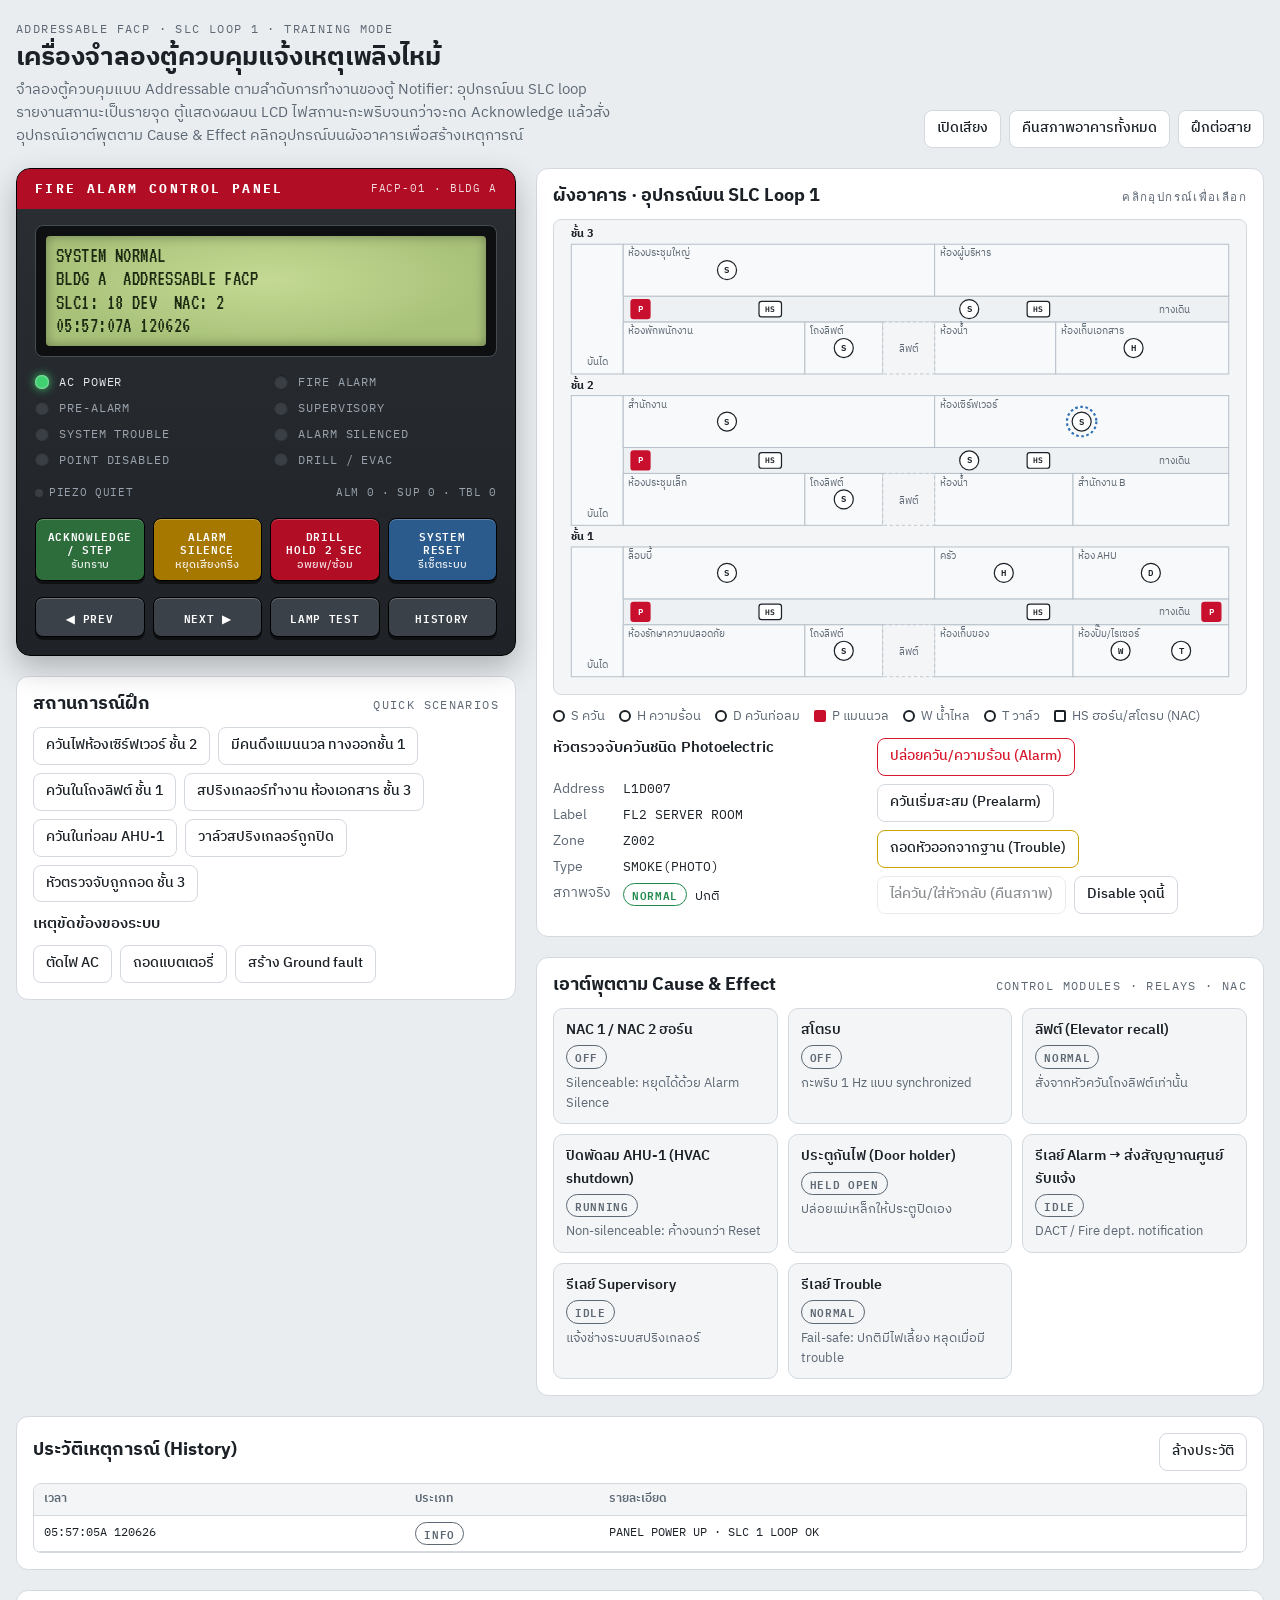
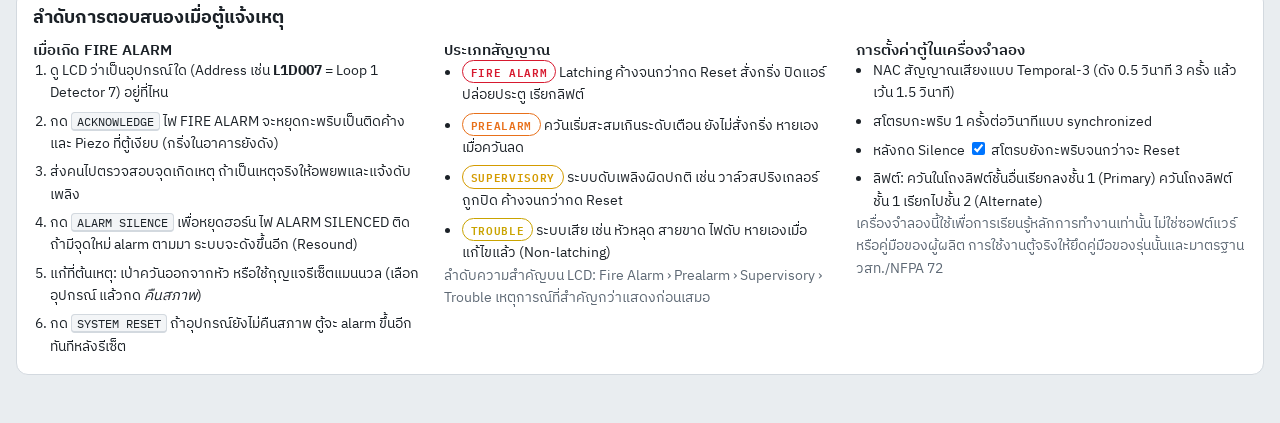
==== commit d346031e: "Add FACP wiring lab: SLC, IDC, NAC, relay and battery wiring exercises Interactive terminal-to-termi" ====
--- a/fire-alarm/index.html
+++ b/fire-alarm/index.html
@@ -185,6 +185,7 @@
     <div class="tools">
       <button class="btn" id="soundBtn" type="button" aria-pressed="false">เปิดเสียง</button>
       <button class="btn" id="restoreAll" type="button">คืนสภาพอาคารทั้งหมด</button>
+      <a class="btn" id="wiringLink" href="wiring.html" style="text-decoration:none">ฝึกต่อสาย</a>
     </div>
   </header>
 
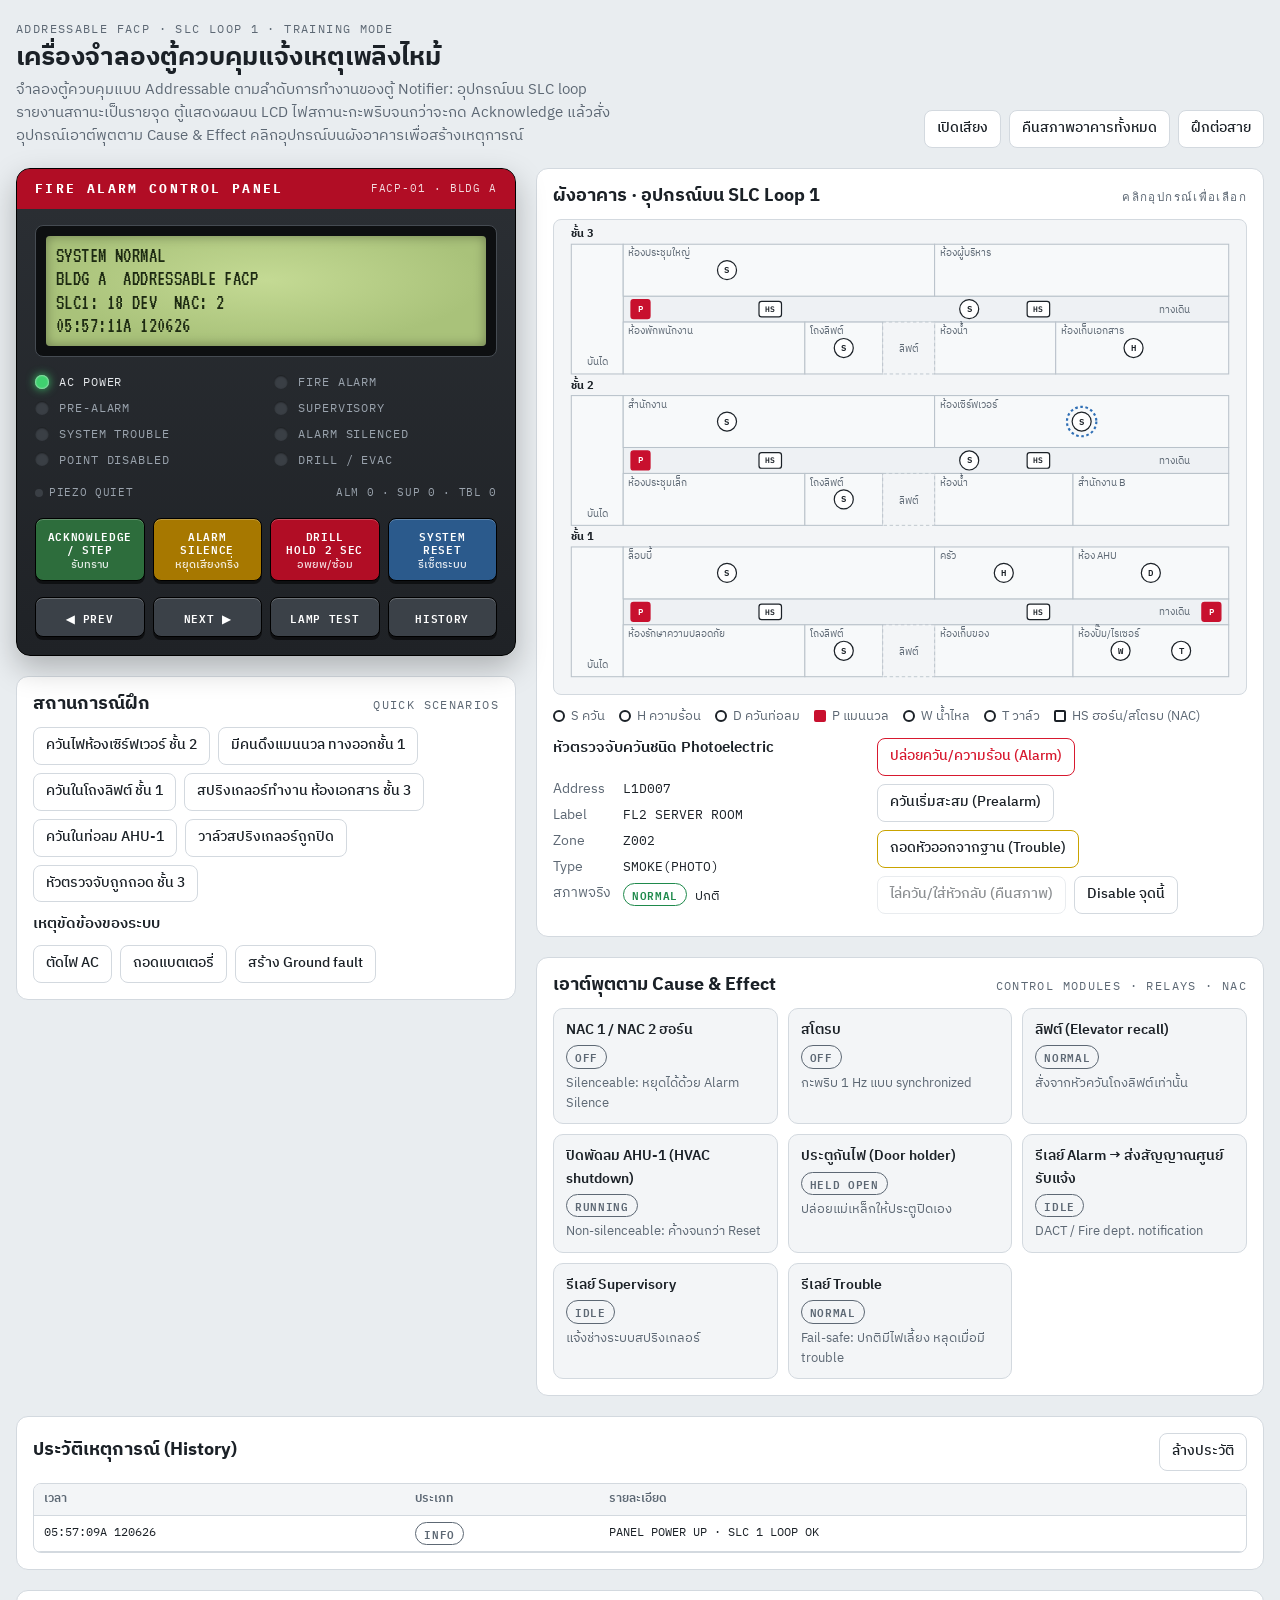
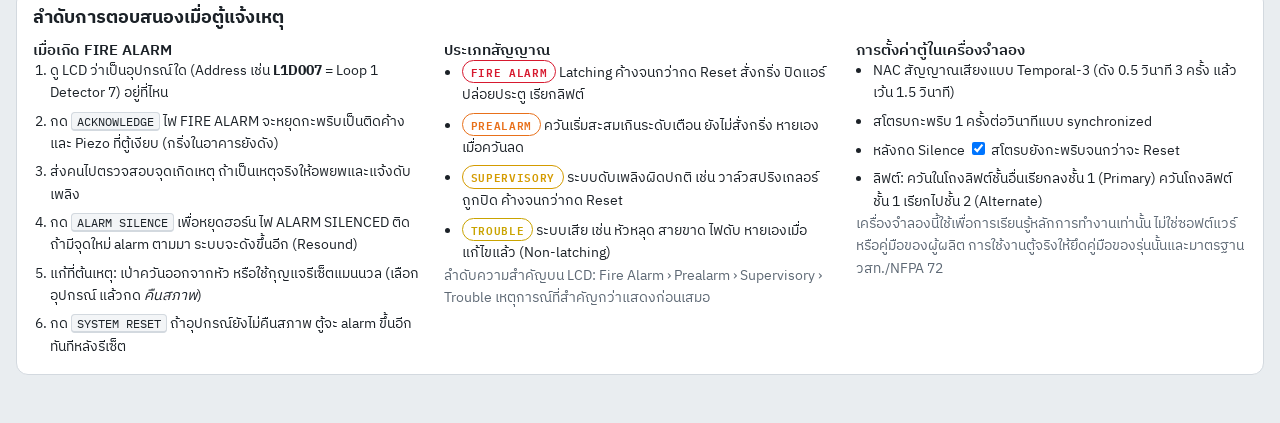
==== commit d84b0df7: "Make both fire alarm pages usable on phones Wiring lab: native swipe scrolling on the board (drag on" ====
--- a/fire-alarm/index.html
+++ b/fire-alarm/index.html
@@ -83,6 +83,8 @@
 .pbtn{position:relative;overflow:hidden;border:1px solid #000;border-radius:8px;padding:10px 4px 8px;color:#fff;font-family:var(--font-mono);font-size:.68rem;font-weight:600;letter-spacing:.06em;line-height:1.25;
   box-shadow:0 3px 0 rgba(0,0,0,.55),inset 0 1px 0 rgba(255,255,255,.25);text-align:center;min-height:58px}
 .pbtn:active{transform:translateY(2px);box-shadow:0 1px 0 rgba(0,0,0,.55)}
+.pbtn,.btn{touch-action:manipulation}
+@media (max-width:480px){.pbtn{font-size:.56rem;letter-spacing:0;padding-inline:2px}.panel-body{padding-inline:12px}.panel-band b{font-size:.72rem;letter-spacing:.1em}}
 .pbtn small{display:block;font-family:var(--font-body);font-weight:500;font-size:.66rem;letter-spacing:0;opacity:.85;margin-top:3px}
 .k-ack{background:#2d6d3c}.k-sil{background:#a77800}.k-drill{background:#b10d25}.k-reset{background:#2b5a8c}
 .k-sm{background:#3b4148;min-height:40px}
@@ -105,7 +107,7 @@
 .dev{cursor:pointer}
 .dev circle,.dev rect{stroke:var(--fg);stroke-width:1.4;fill:var(--surface)}
 .dev text{font-family:var(--font-mono);font-size:10px;font-weight:600;fill:var(--fg);pointer-events:none}
-.dev .ring{fill:none;stroke:none}
+.dev .ring{fill:transparent;stroke:none}
 .dev.sel .ring{stroke:var(--info);stroke-width:2.5;stroke-dasharray:3 3}
 .dev.pull rect{fill:var(--accent);stroke:var(--accent)}
 .dev.pull text{fill:var(--accent-ink)}
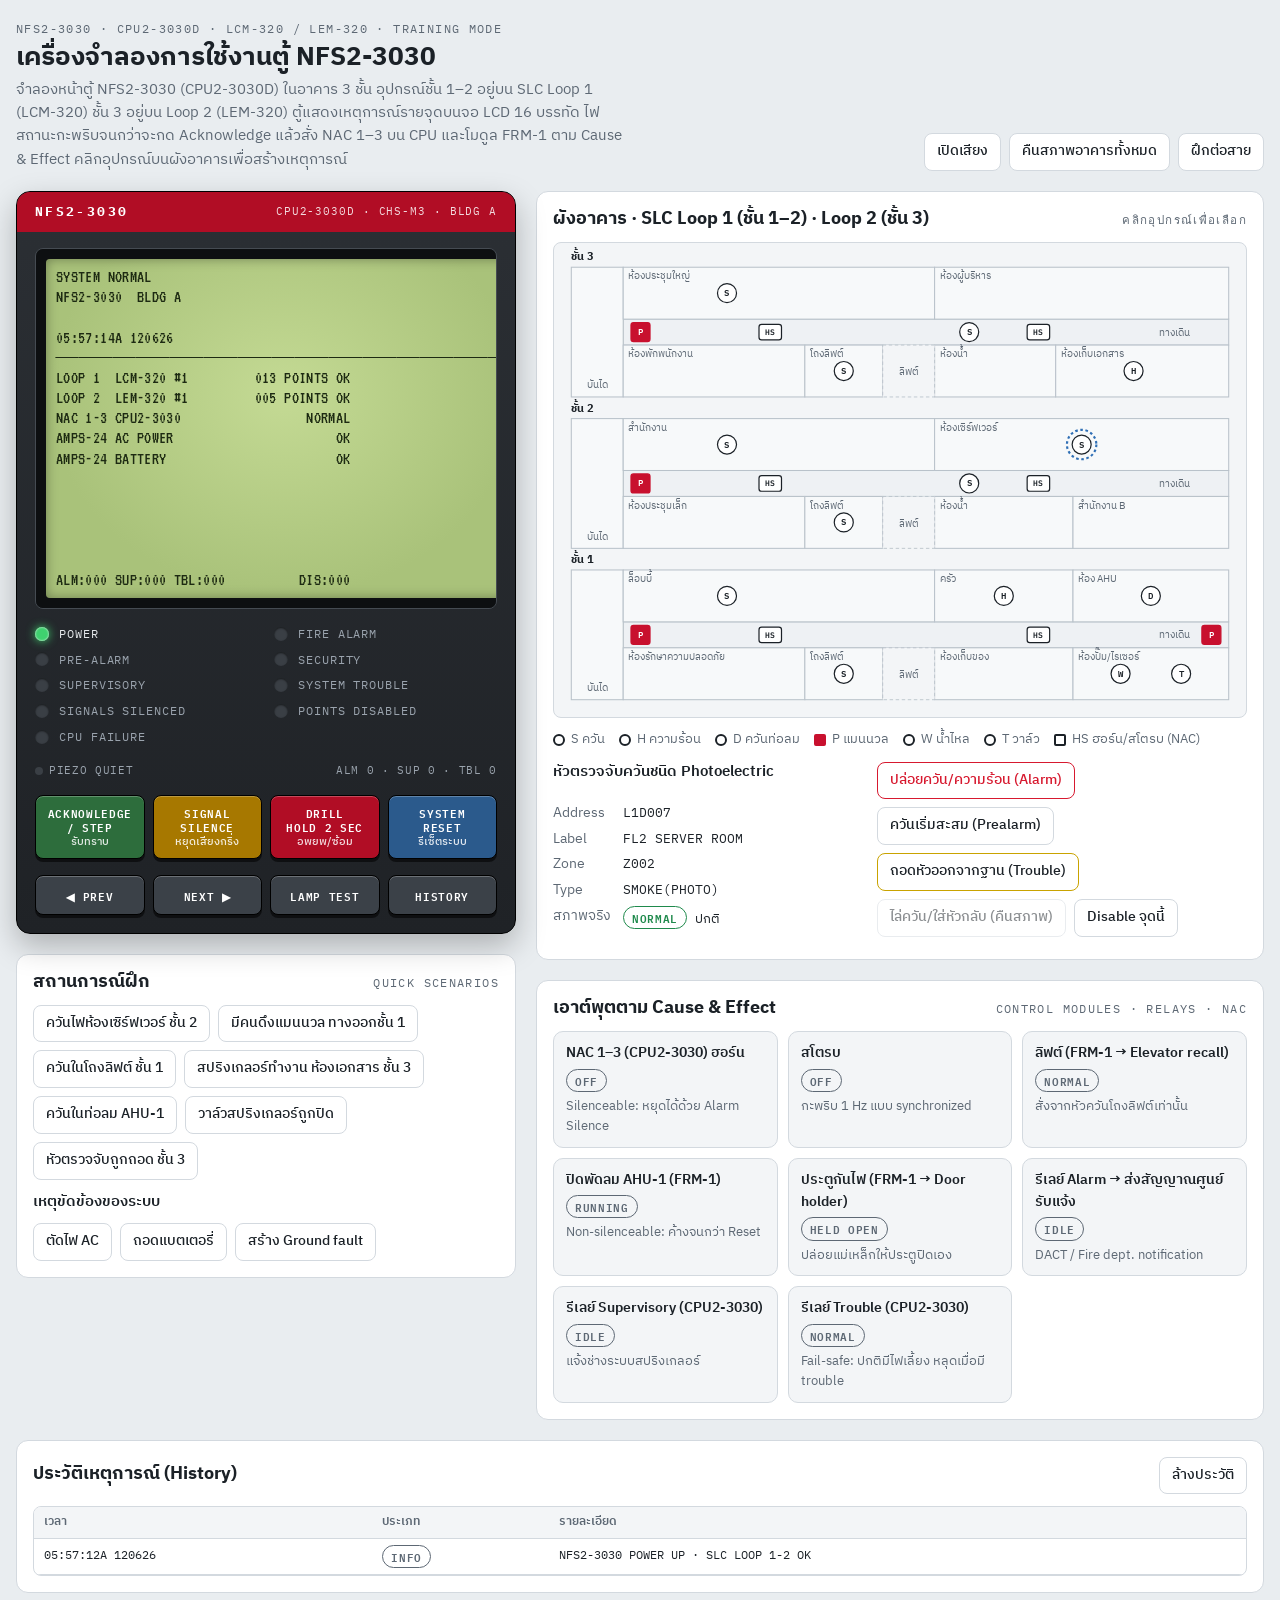
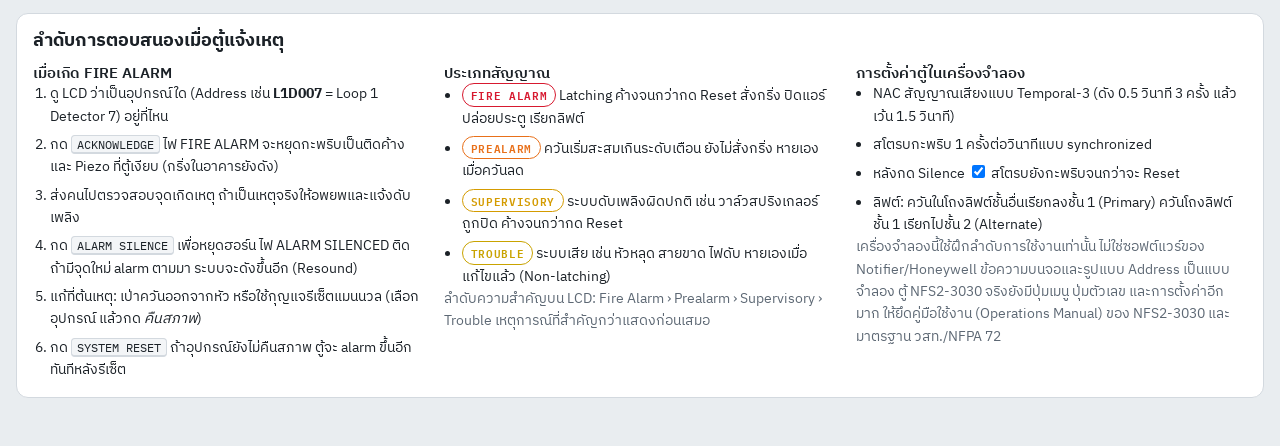
==== commit b56e6d2e: "Model the panel simulator on the NFS2-3030 CPU2-3030D front panel with a 16-line LCD showing the cur" ====
--- a/fire-alarm/index.html
+++ b/fire-alarm/index.html
@@ -4,7 +4,7 @@
 <meta charset="utf-8">
 <meta name="viewport" content="width=device-width, initial-scale=1, viewport-fit=cover">
 <style>body{margin:0}[hidden]{display:none!important}</style>
-<title>Fire Alarm Panel Simulator</title>
+<title>NFS2-3030 Panel Simulator</title>
 <meta name="claude:viewport-fit-sides" content="cover">
 <link rel="preconnect" href="https://fonts.googleapis.com">
 <link rel="stylesheet" href="https://fonts.googleapis.com/css2?family=IBM+Plex+Sans+Thai:wght@400;500;600;700&family=IBM+Plex+Mono:wght@500;600&family=VT323&display=swap">
@@ -69,7 +69,7 @@
 .panel-body{padding:16px 18px 0;display:flex;flex-direction:column;gap:16px}
 .lcd-frame{background:#0d0f11;border-radius:8px;padding:10px;border:1px solid var(--enc-line);overflow-x:auto}
 .lcd{background:radial-gradient(ellipse at 50% 40%,var(--lcd-glow),var(--lcd-bg) 70%);color:var(--lcd-fg);font-family:var(--font-lcd);
-  font-size:clamp(13px,3.9vw,21px);line-height:1.12;padding:8px 10px;border-radius:4px;white-space:pre;min-width:max-content;
+  font-size:clamp(12px,3.6vw,18px);line-height:1.12;padding:8px 10px;border-radius:4px;white-space:pre;min-width:max-content;
   box-shadow:inset 0 0 12px rgba(0,0,0,.35);letter-spacing:.02em}
 .lcd.off{background:#3a4330;color:transparent}
 .leds{display:grid;grid-template-columns:repeat(2,minmax(0,1fr));gap:8px 16px}
@@ -180,9 +180,9 @@
 <div class="wrap">
   <header class="top">
     <div class="t">
-      <span class="eyebrow">Addressable FACP · SLC Loop 1 · Training mode</span>
-      <h1>เครื่องจำลองตู้ควบคุมแจ้งเหตุเพลิงไหม้</h1>
-      <p class="lead">จำลองตู้ควบคุมแบบ Addressable ตามลำดับการทำงานของตู้ Notifier: อุปกรณ์บน SLC loop รายงานสถานะเป็นรายจุด ตู้แสดงผลบน LCD ไฟสถานะกะพริบจนกว่าจะกด Acknowledge แล้วสั่งอุปกรณ์เอาต์พุตตาม Cause &amp; Effect คลิกอุปกรณ์บนผังอาคารเพื่อสร้างเหตุการณ์</p>
+      <span class="eyebrow">NFS2-3030 · CPU2-3030D · LCM-320 / LEM-320 · Training mode</span>
+      <h1>เครื่องจำลองการใช้งานตู้ NFS2-3030</h1>
+      <p class="lead">จำลองหน้าตู้ NFS2-3030 (CPU2-3030D) ในอาคาร 3 ชั้น อุปกรณ์ชั้น 1–2 อยู่บน SLC Loop 1 (LCM-320) ชั้น 3 อยู่บน Loop 2 (LEM-320) ตู้แสดงเหตุการณ์รายจุดบนจอ LCD 16 บรรทัด ไฟสถานะกะพริบจนกว่าจะกด Acknowledge แล้วสั่ง NAC 1–3 บน CPU และโมดูล FRM-1 ตาม Cause &amp; Effect คลิกอุปกรณ์บนผังอาคารเพื่อสร้างเหตุการณ์</p>
     </div>
     <div class="tools">
       <button class="btn" id="soundBtn" type="button" aria-pressed="false">เปิดเสียง</button>
@@ -195,14 +195,14 @@
     <!-- ============ PANEL ============ -->
     <div class="col">
       <section class="panel panel-sticky" aria-label="ตู้ควบคุม">
-        <div class="panel-band"><b>FIRE ALARM CONTROL PANEL</b><span>FACP-01 · BLDG A</span></div>
+        <div class="panel-band"><b>NFS2-3030</b><span>CPU2-3030D · CHS-M3 · BLDG A</span></div>
         <div class="panel-body">
           <div class="lcd-frame"><div class="lcd" id="lcd" aria-live="polite"></div></div>
           <div class="leds" id="leds"></div>
           <div class="piezo"><span><span class="dot" id="piezoDot"></span>PIEZO <span id="piezoTxt">QUIET</span></span><span id="evCount">EVENTS 0</span></div>
           <div class="keys">
             <button class="pbtn k-ack" id="kAck" type="button">ACKNOWLEDGE<br>/ STEP<small>รับทราบ</small></button>
-            <button class="pbtn k-sil" id="kSil" type="button">ALARM<br>SILENCE<small>หยุดเสียงกริ่ง</small></button>
+            <button class="pbtn k-sil" id="kSil" type="button">SIGNAL<br>SILENCE<small>หยุดเสียงกริ่ง</small></button>
             <button class="pbtn k-drill" id="kDrill" type="button">DRILL<br>HOLD 2 SEC<small>อพยพ/ซ้อม</small><span class="hold"></span></button>
             <button class="pbtn k-reset" id="kReset" type="button">SYSTEM<br>RESET<small>รีเซ็ตระบบ</small></button>
           </div>
@@ -226,7 +226,7 @@
     <!-- ============ BUILDING ============ -->
     <div class="col">
       <section class="card" aria-label="ผังอาคาร">
-        <div class="card-h"><h2>ผังอาคาร · อุปกรณ์บน SLC Loop 1</h2><span class="eyebrow">คลิกอุปกรณ์เพื่อเลือก</span></div>
+        <div class="card-h"><h2>ผังอาคาร · SLC Loop 1 (ชั้น 1–2) · Loop 2 (ชั้น 3)</h2><span class="eyebrow">คลิกอุปกรณ์เพื่อเลือก</span></div>
         <div class="plan-wrap"><svg class="plan" id="plan" viewBox="0 0 800 548" role="img" aria-label="ผังอาคาร 3 ชั้นพร้อมตำแหน่งอุปกรณ์"></svg></div>
         <div class="legend">
           <span><i class="sw"></i>S ควัน</span><span><i class="sw"></i>H ความร้อน</span><span><i class="sw"></i>D ควันท่อลม</span>
@@ -280,7 +280,7 @@
           <li>หลังกด Silence <label><input type="checkbox" id="strobeCont" checked> สโตรบยังกะพริบจนกว่าจะ Reset</label></li>
           <li>ลิฟต์: ควันในโถงลิฟต์ชั้นอื่นเรียกลงชั้น 1 (Primary) ควันโถงลิฟต์ชั้น 1 เรียกไปชั้น 2 (Alternate)</li>
         </ul>
-        <p class="note">เครื่องจำลองนี้ใช้เพื่อการเรียนรู้หลักการทำงานเท่านั้น ไม่ใช่ซอฟต์แวร์หรือคู่มือของผู้ผลิต การใช้งานตู้จริงให้ยึดคู่มือของรุ่นนั้นและมาตรฐาน วสท./NFPA 72</p>
+        <p class="note">เครื่องจำลองนี้ใช้ฝึกลำดับการใช้งานเท่านั้น ไม่ใช่ซอฟต์แวร์ของ Notifier/Honeywell ข้อความบนจอและรูปแบบ Address เป็นแบบจำลอง ตู้ NFS2-3030 จริงยังมีปุ่มเมนู ปุ่มตัวเลข และการตั้งค่าอีกมาก ให้ยึดคู่มือใช้งาน (Operations Manual) ของ NFS2-3030 และมาตรฐาน วสท./NFPA 72</p>
       </div>
     </div>
   </section>
@@ -316,19 +316,20 @@
   {a:'L1D007', t:'photo', f:2, x:610, y:30,  lb:'FL2 SERVER ROOM',       z:'Z002'},
   {a:'L1D008', t:'photo', f:2, x:335, y:120, lb:'FL2 ELEVATOR LOBBY',    z:'Z002', elev:true},
   {a:'L1M005', t:'pull',  f:2, x:100, y:75,  lb:'FL2 STAIR EXIT',        z:'Z002'},
-  {a:'L1D009', t:'photo', f:3, x:480, y:75,  lb:'FL3 CORRIDOR',          z:'Z003'},
-  {a:'L1D010', t:'photo', f:3, x:200, y:30,  lb:'FL3 MEETING ROOM',      z:'Z003'},
-  {a:'L1D011', t:'heat',  f:3, x:670, y:120, lb:'FL3 FILE STORAGE',      z:'Z003'},
-  {a:'L1D012', t:'photo', f:3, x:335, y:120, lb:'FL3 ELEVATOR LOBBY',    z:'Z003', elev:true},
-  {a:'L1M006', t:'pull',  f:3, x:100, y:75,  lb:'FL3 STAIR EXIT',        z:'Z003'},
+  {a:'L2D001', t:'photo', f:3, x:480, y:75,  lb:'FL3 CORRIDOR',          z:'Z003'},
+  {a:'L2D002', t:'photo', f:3, x:200, y:30,  lb:'FL3 MEETING ROOM',      z:'Z003'},
+  {a:'L2D003', t:'heat',  f:3, x:670, y:120, lb:'FL3 FILE STORAGE',      z:'Z003'},
+  {a:'L2D004', t:'photo', f:3, x:335, y:120, lb:'FL3 ELEVATOR LOBBY',    z:'Z003', elev:true},
+  {a:'L2M001', t:'pull',  f:3, x:100, y:75,  lb:'FL3 STAIR EXIT',        z:'Z003'},
 ];
 DEV.forEach(d => { d.cond = 'normal'; d.disabled = false; d.type = TYPES[d.t]; });
 const NACS = [
-  {a:'NAC1', lb:'NAC 1 FLOOR 1',    floors:[1], open:false},
-  {a:'NAC2', lb:'NAC 2 FLOOR 2-3',  floors:[2,3], open:false},
+  {a:'NAC1', lb:'NAC 1 FLOOR 1', floors:[1], open:false},
+  {a:'NAC2', lb:'NAC 2 FLOOR 2', floors:[2], open:false},
+  {a:'NAC3', lb:'NAC 3 FLOOR 3', floors:[3], open:false},
 ];
 const HS = []; // horn/strobe appliances
-[1,2,3].forEach(f => { [250, 560].forEach(x => HS.push({f, x, y:75, nac: f === 1 ? 'NAC1' : 'NAC2'})); });
+[1,2,3].forEach(f => { [250, 560].forEach(x => HS.push({f, x, y:75, nac:'NAC' + f})); });
 
 const ROOMS = {
   1: [[80,0,360,60,'ล็อบบี้'],[440,0,160,60,'ครัว'],[600,0,180,60,'ห้อง AHU'],[80,90,210,60,'ห้องรักษาความปลอดภัย'],[440,90,160,60,'ห้องเก็บของ'],[600,90,180,60,'ห้องปั๊ม/ไรเซอร์']],
@@ -536,14 +537,15 @@
 
 /* ---------- rendering ---------- */
 const LEDS = [
-  ['AC POWER', '#3fd16f', () => S.ac ? 'on' : ''],
+  ['POWER', '#3fd16f', () => S.ac || S.battery ? 'on' : ''],
   ['FIRE ALARM', '#ff2a3d', () => unacked('FIRE ALARM') ? 'blink' : has('FIRE ALARM') ? 'on' : ''],
   ['PRE-ALARM', '#ff2a3d', () => unacked('PREALARM') ? 'blink' : has('PREALARM') ? 'on' : ''],
+  ['SECURITY', '#3d8bff', () => ''],
   ['SUPERVISORY', '#ffc93a', () => unacked('SUPERVISORY') ? 'blink' : has('SUPERVISORY') ? 'on' : ''],
   ['SYSTEM TROUBLE', '#ffc93a', () => unacked('TROUBLE') ? 'blink' : has('TROUBLE') ? 'on' : ''],
-  ['ALARM SILENCED', '#ffc93a', () => S.silenced ? 'on' : ''],
-  ['POINT DISABLED', '#ffc93a', () => DEV.some(d => d.disabled) ? 'on' : ''],
-  ['DRILL / EVAC', '#ff2a3d', () => S.drill ? 'on' : ''],
+  ['SIGNALS SILENCED', '#ffc93a', () => S.silenced ? 'on' : ''],
+  ['POINTS DISABLED', '#ffc93a', () => DEV.some(d => d.disabled) ? 'on' : ''],
+  ['CPU FAILURE', '#ffc93a', () => ''],
 ];
 function renderLeds() {
   $('leds').innerHTML = LEDS.map(([n, c, f]) => {
@@ -553,23 +555,40 @@
 }
 const W = 40;
 const L = (a = '', b = '') => { a = String(a); b = String(b); const sp = Math.max(1, W - a.length - b.length); return (a + ' '.repeat(sp) + b).slice(0, W); };
+const ROWS = 16;
+const TSHORT = {'FIRE ALARM':'FIRE', PREALARM:'PREAL', SUPERVISORY:'SUPV', TROUBLE:'TRBL'};
+const loopOf = a => a.startsWith('L2') ? 2 : 1;
 function lcdLines() {
-  if (S.lamp) return Array(4).fill('█'.repeat(W));
-  if (S.resetting) return [L('SYSTEM RESET IN PROGRESS'), L(''), L('PLEASE WAIT...'), L(stamp())];
-  if (S.flash && Date.now() < S.flash.until) return [L(S.flash.lines[0] || ''), L(S.flash.lines[1] || ''), L(''), L(stamp())];
+  const fill = arr => { while (arr.length < ROWS) arr.splice(arr.length - 1, 0, L('')); return arr.slice(0, ROWS); };
+  if (S.lamp) return Array(ROWS).fill('█'.repeat(W));
+  const c = t => S.events.filter(e => e.type === t).length;
+  const foot = L(`ALM:${pad(c('FIRE ALARM'),3)} SUP:${pad(c('SUPERVISORY'),3)} TBL:${pad(c('TROUBLE'),3)}`, `DIS:${pad(DEV.filter(d => d.disabled).length,3)}`);
+  if (S.resetting) return fill([L('SYSTEM RESET IN PROGRESS'), L(''), L('PLEASE WAIT...'), L(stamp()), foot]);
+  if (S.flash && Date.now() < S.flash.until) return fill([L(S.flash.lines[0] || ''), L(S.flash.lines[1] || ''), L(''), L(stamp()), foot]);
+  const sep = '─'.repeat(W);
   if (!S.events.length) {
-    if (S.drill) return [L('MANUAL EVACUATE', 'DRILL'), L('ALL SILENCEABLE OUTPUTS ON'), L('PRESS ALARM SILENCE TO STOP'), L(stamp())];
-    return [L('SYSTEM NORMAL'), L('BLDG A  ADDRESSABLE FACP'), L(`SLC1: ${DEV.length} DEV  NAC: ${NACS.length}`), L(stamp())];
+    const head = S.drill ? [L('MANUAL EVACUATE', 'DRILL'), L('ALL SILENCEABLE OUTPUTS ON'), L('PRESS SIGNAL SILENCE TO STOP'), L(stamp())]
+                         : [L('SYSTEM NORMAL'), L('NFS2-3030  BLDG A'), L(''), L(stamp())];
+    const n1 = DEV.filter(d => loopOf(d.a) === 1).length, n2 = DEV.length - n1;
+    return fill([...head, sep,
+      L('LOOP 1  LCM-320 #1', `${pad(n1,3)} POINTS OK`), L('LOOP 2  LEM-320 #1', `${pad(n2,3)} POINTS OK`),
+      L('NAC 1-3 CPU2-3030', NACS.some(n => n.open) ? 'TROUBLE' : 'NORMAL'),
+      L('AMPS-24 AC POWER', S.ac ? 'OK' : 'FAIL'), L('AMPS-24 BATTERY', S.battery ? 'OK' : 'TROUBLE'), foot]);
   }
   const e = S.events[Math.min(S.view, S.events.length - 1)];
   const n = S.events.length, i = S.events.indexOf(e) + 1;
   const ack = e.acked ? '' : '*';
-  return [
+  const list = S.events.slice(0, 9).map(x => {
+    const addr = /^L\d[DM]\d{3}$/.test(x.src) ? x.src : '';
+    return ((x === e ? '>' : ' ') + (x.acked ? ' ' : '*') + TSHORT[x.type].padEnd(6) + addr.padEnd(7) + x.l2).slice(0, W).padEnd(W);
+  });
+  if (S.events.length > 9) list.push(L(`  ... ${S.events.length - 9} MORE (PRESS NEXT)`));
+  return fill([
     L(ack + e.type, e.l1),
     L(e.l2),
     L(e.l3, S.silenced ? 'SILENCED' : (S.drill ? 'DRILL' : '')),
     L(stamp(e.t), `${pad(i,3)} OF ${pad(n,3)}`),
-  ];
+    sep, ...list, foot]);
 }
 function renderLcd() {
   $('lcd').textContent = lcdLines().join('\n');
@@ -708,14 +727,14 @@
 
 function renderOuts(o) {
   const items = [
-    ['NAC 1 / NAC 2 ฮอร์น', o.sounding ? (NACS.some(n => n.open) ? 'ON (บางวงจรเสีย)' : 'ON · TEMPORAL-3') : 'OFF', o.sounding, S.silenced && o.fire ? 'ถูก Silence แล้ว (Alarm Silenced)' : 'Silenceable: หยุดได้ด้วย Alarm Silence'],
+    ['NAC 1–3 (CPU2-3030) ฮอร์น', o.sounding ? (NACS.some(n => n.open) ? 'ON (บางวงจรเสีย)' : 'ON · TEMPORAL-3') : 'OFF', o.sounding, S.silenced && o.fire ? 'ถูก Silence แล้ว (Alarm Silenced)' : 'Silenceable: หยุดได้ด้วย Alarm Silence'],
     ['สโตรบ', o.strobing ? 'FLASHING' : 'OFF', o.strobing, 'กะพริบ 1 Hz แบบ synchronized'],
-    ['ลิฟต์ (Elevator recall)', o.elev === 'PRI' ? 'RECALL → ชั้น 1' : o.elev === 'ALT' ? 'RECALL → ชั้น 2' : 'NORMAL', !!o.elev, o.elev === 'ALT' ? 'ควันที่โถงลิฟต์ชั้น 1 ใช้ชั้นสำรอง (Alternate)' : 'สั่งจากหัวควันโถงลิฟต์เท่านั้น'],
-    ['ปิดพัดลม AHU-1 (HVAC shutdown)', o.hvac ? 'SHUTDOWN' : 'RUNNING', o.hvac, 'Non-silenceable: ค้างจนกว่า Reset'],
-    ['ประตูกันไฟ (Door holder)', o.doors ? 'RELEASED' : 'HELD OPEN', o.doors, 'ปล่อยแม่เหล็กให้ประตูปิดเอง'],
+    ['ลิฟต์ (FRM-1 → Elevator recall)', o.elev === 'PRI' ? 'RECALL → ชั้น 1' : o.elev === 'ALT' ? 'RECALL → ชั้น 2' : 'NORMAL', !!o.elev, o.elev === 'ALT' ? 'ควันที่โถงลิฟต์ชั้น 1 ใช้ชั้นสำรอง (Alternate)' : 'สั่งจากหัวควันโถงลิฟต์เท่านั้น'],
+    ['ปิดพัดลม AHU-1 (FRM-1)', o.hvac ? 'SHUTDOWN' : 'RUNNING', o.hvac, 'Non-silenceable: ค้างจนกว่า Reset'],
+    ['ประตูกันไฟ (FRM-1 → Door holder)', o.doors ? 'RELEASED' : 'HELD OPEN', o.doors, 'ปล่อยแม่เหล็กให้ประตูปิดเอง'],
     ['รีเลย์ Alarm → ส่งสัญญาณศูนย์รับแจ้ง', o.fire ? 'FIRE SENT' : 'IDLE', o.fire, 'DACT / Fire dept. notification'],
-    ['รีเลย์ Supervisory', o.supv ? 'ACTIVE' : 'IDLE', o.supv, 'แจ้งช่างระบบสปริงเกลอร์'],
-    ['รีเลย์ Trouble', o.trbl ? 'TROUBLE' : 'NORMAL', o.trbl, 'Fail-safe: ปกติมีไฟเลี้ยง หลุดเมื่อมี trouble'],
+    ['รีเลย์ Supervisory (CPU2-3030)', o.supv ? 'ACTIVE' : 'IDLE', o.supv, 'แจ้งช่างระบบสปริงเกลอร์'],
+    ['รีเลย์ Trouble (CPU2-3030)', o.trbl ? 'TROUBLE' : 'NORMAL', o.trbl, 'Fail-safe: ปกติมีไฟเลี้ยง หลุดเมื่อมี trouble'],
   ];
   $('outs').innerHTML = items.map(([n, v, on, d]) =>
     `<div class="out ${on ? 'act' : ''}"><div class="row"><span class="n">${n}</span></div>
@@ -761,10 +780,10 @@
       setTimeout(() => { setCond(dev('L1D007'), 'alarm'); }, 2500); return 'L1D007'; }],
   ['มีคนดึงแมนนวล ทางออกชั้น 1', () => { setCond(dev('L1M001'), 'alarm'); return 'L1M001'; }],
   ['ควันในโถงลิฟต์ ชั้น 1', () => { setCond(dev('L1D002'), 'alarm'); return 'L1D002'; }],
-  ['สปริงเกลอร์ทำงาน ห้องเอกสาร ชั้น 3', () => { setCond(dev('L1D011'), 'alarm'); setTimeout(() => setCond(dev('L1M003'), 'alarm'), 1500); return 'L1D011'; }],
+  ['สปริงเกลอร์ทำงาน ห้องเอกสาร ชั้น 3', () => { setCond(dev('L2D003'), 'alarm'); setTimeout(() => setCond(dev('L1M003'), 'alarm'), 1500); return 'L2D003'; }],
   ['ควันในท่อลม AHU-1', () => { setCond(dev('L1D004'), 'alarm'); return 'L1D004'; }],
   ['วาล์วสปริงเกลอร์ถูกปิด', () => { setCond(dev('L1M004'), 'alarm'); return 'L1M004'; }],
-  ['หัวตรวจจับถูกถอด ชั้น 3', () => { setCond(dev('L1D010'), 'trouble'); return 'L1D010'; }],
+  ['หัวตรวจจับถูกถอด ชั้น 3', () => { setCond(dev('L2D002'), 'trouble'); return 'L2D002'; }],
 ];
 $('scen').innerHTML = SCEN.map(([n], i) => `<button class="btn" type="button" data-i="${i}">${n}</button>`).join('');
 $('scen').addEventListener('click', ev => {
@@ -823,7 +842,7 @@
 
 /* ---------- boot ---------- */
 buildPlan();
-log('INFO', 'PANEL POWER UP · SLC 1 LOOP OK');
+log('INFO', 'NFS2-3030 POWER UP · SLC LOOP 1-2 OK');
 render();
 setInterval(() => { renderLcd(); }, 1000);
 setInterval(audioTick, 50);
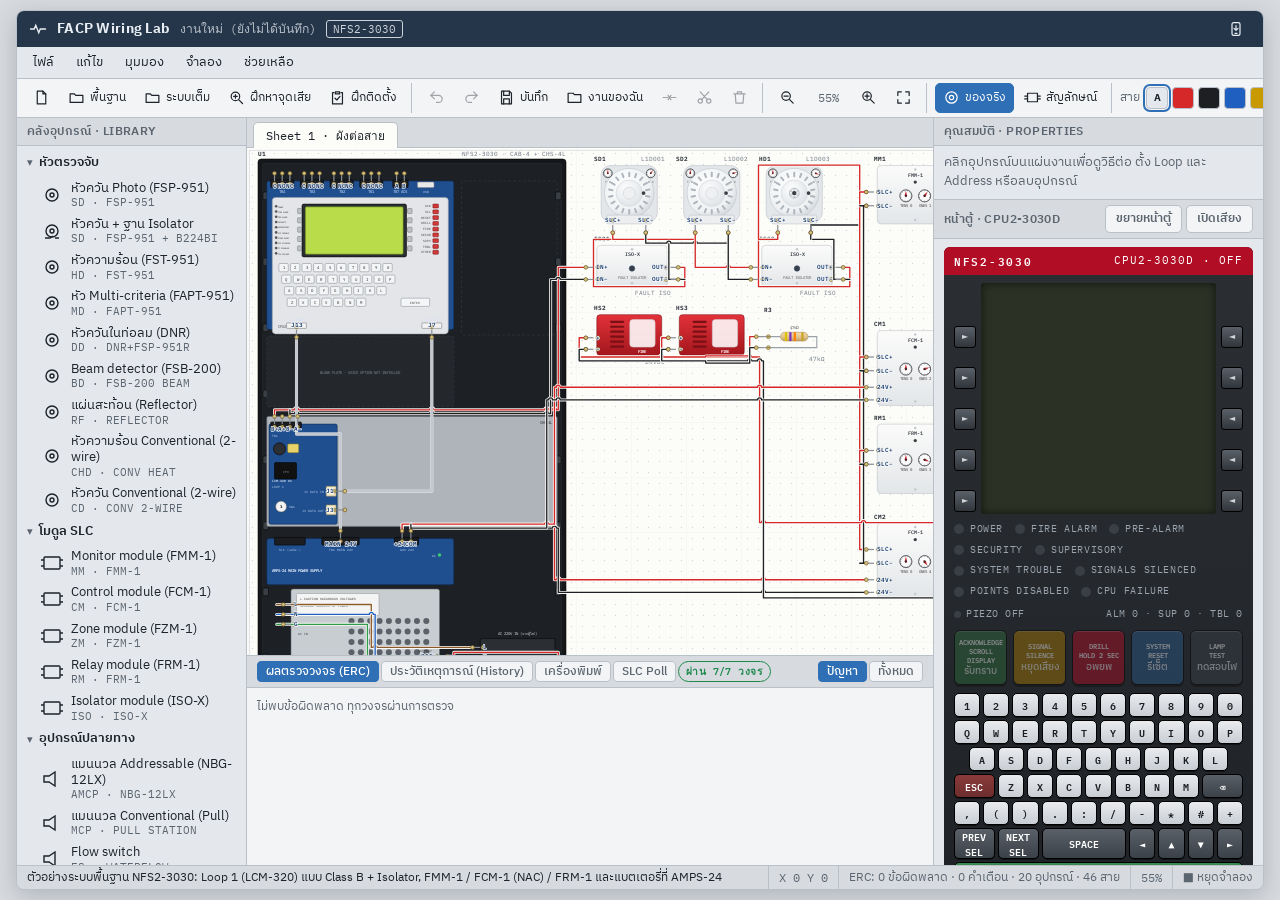
==== commit d4cc45f2: "Make FACP Wiring Lab an installable offline phone app PWA build in fire-alarm/: web manifest, servic" ====
--- a/fire-alarm/index.html
+++ b/fire-alarm/index.html
@@ -4,848 +4,5773 @@
 <meta charset="utf-8">
 <meta name="viewport" content="width=device-width, initial-scale=1, viewport-fit=cover">
 <style>body{margin:0}[hidden]{display:none!important}</style>
-<title>NFS2-3030 Panel Simulator</title>
+<link rel="manifest" href="manifest.webmanifest">
+<meta name="theme-color" content="#26364a">
+<meta name="mobile-web-app-capable" content="yes">
+<meta name="apple-mobile-web-app-capable" content="yes">
+<meta name="apple-mobile-web-app-status-bar-style" content="black-translucent">
+<meta name="apple-mobile-web-app-title" content="FACP Lab">
+<link rel="apple-touch-icon" href="icons/apple-touch-icon.png">
+<link rel="icon" type="image/png" sizes="32x32" href="icons/favicon-32.png">
+<meta name="description" content="ฝึกต่อสายและใช้งานตู้แจ้งเหตุเพลิงไหม้ NFS2-3030 ใช้งานออฟไลน์ได้">
+<title>FACP Wiring Lab</title>
 <meta name="claude:viewport-fit-sides" content="cover">
-<link rel="preconnect" href="https://fonts.googleapis.com">
-<link rel="stylesheet" href="https://fonts.googleapis.com/css2?family=IBM+Plex+Sans+Thai:wght@400;500;600;700&family=IBM+Plex+Mono:wght@500;600&family=VT323&display=swap">
+<link rel="stylesheet" href="fonts/fonts.css">
 <style>
-/* Layout: control panel (left, sticky on desktop) + building plan and outputs (right); log and guide below. Panel enclosure is a fixed-colour physical device in both themes. */
+/* Layout: desktop circuit-simulator shell — title bar, menu bar, toolbar; library dock | schematic sheet + ERC messages | properties/instrument/stimulus dock; status bar. Stacks to one column on phones. */
 :root{
-  --bg:#e9edf0; --surface:#ffffff; --surface-2:#f3f5f7; --fg:#1b2127; --muted:#5d6874; --line:#d3d9df;
-  --accent:#c8102e; --accent-ink:#ffffff;
-  --alarm:#d7192f; --pre:#e8701a; --supv:#d49b00; --trbl:#c9a300; --ok:#1f8a4c; --dis:#8a939c; --info:#2f6fb5;
-  --room:#f7f9fa; --room-line:#b9c2ca; --corr:#eef1f4;
-  /* device colours: same in both themes */
-  --enc:#2b2f34; --enc-2:#1f2226; --enc-line:#454b52; --enc-fg:#e6e9ec; --enc-muted:#9aa3ad;
-  --lcd-bg:#a9c27a; --lcd-fg:#1d2a12; --lcd-glow:#c4da94;
-  --font-body:"IBM Plex Sans Thai", "Noto Sans Thai", system-ui, sans-serif;
-  --font-mono:"IBM Plex Mono", ui-monospace, Menlo, Consolas, monospace;
-  --font-lcd:"VT323", "IBM Plex Mono", ui-monospace, monospace;
+  --chrome:#e4e7eb; --chrome-2:#d7dbe0; --chrome-3:#f3f4f6; --chrome-line:#b9c0c8; --chrome-fg:#1d232a; --chrome-muted:#5b6570;
+  --title:#26364a; --title-fg:#e9eef4; --menu-hover:#cfd8e3; --sel:#2f6fb5; --sel-fg:#ffffff;
+  --paper:#fcfcf9; --grid:#c6ccd3; --grid-major:#e6e9ec;
+  --sym:#23406b; --sym-fill:#fffef4; --sym-text:#1d232a; --pin:#4a5562; --pin-name:#2a5b9a; --ref:#1d232a; --val:#6b7480;
+  --info:#2f6fb5; --ok:#1f8a4c; --warn:#b98900; --err:#d7192f;
+  --w-red:#d62828; --w-blk:#1d1f22; --w-blu:#1f5fbf; --w-yel:#c99a00; --halo:rgba(252,252,249,.95); --live:#18a058;
+  --enc:#2b2f34; --enc-2:#1f2226; --enc-fg:#e6e9ec; --enc-muted:#9aa3ad; --lcd-bg:#a9c27a; --lcd-fg:#1d2a12; --lcd-glow:#c4da94;
+  --font-body:"IBM Plex Sans Thai","Noto Sans Thai",system-ui,sans-serif;
+  --font-mono:"IBM Plex Mono",ui-monospace,Menlo,Consolas,monospace;
+  --font-lcd:"VT323","IBM Plex Mono",ui-monospace,monospace;
 }
 @media (prefers-color-scheme: dark){ :root:not([data-theme="light"]){
-  --bg:#12161a; --surface:#1b2026; --surface-2:#222831; --fg:#e4e8ec; --muted:#9aa5b0; --line:#323a43;
-  --accent:#ff4a5f; --accent-ink:#1a0005;
-  --alarm:#ff4a5f; --pre:#ff9648; --supv:#f2bf2e; --trbl:#e8cc3a; --ok:#3fc27a; --dis:#7d8892; --info:#6aa7ec;
-  --room:#1e242b; --room-line:#3c4651; --corr:#181d23; color-scheme:dark }}
+  --chrome:#23282f; --chrome-2:#1b1f25; --chrome-3:#2b313a; --chrome-line:#3b444f; --chrome-fg:#e3e8ee; --chrome-muted:#9aa5b1;
+  --title:#121820; --title-fg:#e3e8ee; --menu-hover:#34404e; --sel:#3d7fd0; --sel-fg:#ffffff;
+  --paper:#11161d; --grid:#2c3542; --grid-major:#18202a;
+  --sym:#8fb4e6; --sym-fill:#18202b; --sym-text:#dde5ee; --pin:#8a96a4; --pin-name:#8cc0ff; --ref:#e3e8ee; --val:#8f9aa7;
+  --info:#6aa7ec; --ok:#3fc27a; --warn:#f2bf2e; --err:#ff5a6c;
+  --w-red:#ff5555; --w-blk:#c3cad2; --w-blu:#5b9bff; --w-yel:#f2c230; --halo:rgba(17,22,29,.95); --live:#3fd68a; color-scheme:dark }}
 :root[data-theme="dark"]{
-  --bg:#12161a; --surface:#1b2026; --surface-2:#222831; --fg:#e4e8ec; --muted:#9aa5b0; --line:#323a43;
-  --accent:#ff4a5f; --accent-ink:#1a0005;
-  --alarm:#ff4a5f; --pre:#ff9648; --supv:#f2bf2e; --trbl:#e8cc3a; --ok:#3fc27a; --dis:#7d8892; --info:#6aa7ec;
-  --room:#1e242b; --room-line:#3c4651; --corr:#181d23; color-scheme:dark }
+  --chrome:#23282f; --chrome-2:#1b1f25; --chrome-3:#2b313a; --chrome-line:#3b444f; --chrome-fg:#e3e8ee; --chrome-muted:#9aa5b1;
+  --title:#121820; --title-fg:#e3e8ee; --menu-hover:#34404e; --sel:#3d7fd0; --sel-fg:#ffffff;
+  --paper:#11161d; --grid:#2c3542; --grid-major:#18202a;
+  --sym:#8fb4e6; --sym-fill:#18202b; --sym-text:#dde5ee; --pin:#8a96a4; --pin-name:#8cc0ff; --ref:#e3e8ee; --val:#8f9aa7;
+  --info:#6aa7ec; --ok:#3fc27a; --warn:#f2bf2e; --err:#ff5a6c;
+  --w-red:#ff5555; --w-blk:#c3cad2; --w-blu:#5b9bff; --w-yel:#f2c230; --halo:rgba(17,22,29,.95); --live:#3fd68a; color-scheme:dark }
 
 *{box-sizing:border-box}
-body{background:var(--bg);color:var(--fg);font-family:var(--font-body);font-size:15px;line-height:1.55;
-  padding-left:max(16px,env(safe-area-inset-left,0px));padding-right:max(16px,env(safe-area-inset-right,0px));padding-block:20px 48px}
-.wrap{max-width:1360px;margin:0 auto;display:flex;flex-direction:column;gap:20px}
-h1,h2,h3{text-wrap:balance;margin:0;line-height:1.25}
-h1{font-size:1.6rem;font-weight:700}
-h2{font-size:1.1rem;font-weight:700}
-h3{font-size:.95rem;font-weight:600}
-p{margin:0}
-.eyebrow{font-family:var(--font-mono);font-size:.72rem;letter-spacing:.12em;text-transform:uppercase;color:var(--muted)}
-header.top{display:flex;flex-wrap:wrap;align-items:flex-end;justify-content:space-between;gap:12px 24px}
-header.top .t{display:flex;flex-direction:column;gap:4px;min-width:0}
-header.top .lead{color:var(--muted);max-width:68ch}
-.tools{display:flex;flex-wrap:wrap;gap:8px}
-button{font:inherit;cursor:pointer}
-.btn{border:1px solid var(--line);background:var(--surface);color:var(--fg);border-radius:8px;padding:7px 12px;font-size:.88rem;font-weight:500;display:inline-flex;align-items:center;gap:6px}
-.btn:hover{border-color:var(--muted)}
-.btn:focus-visible,.pbtn:focus-visible,.dev:focus-visible{outline:3px solid var(--info);outline-offset:2px}
-.btn.on{background:var(--fg);color:var(--bg);border-color:var(--fg)}
-
-.grid{display:grid;grid-template-columns:minmax(0,500px) minmax(0,1fr);gap:20px;align-items:start}
-@media (max-width:980px){.grid{grid-template-columns:minmax(0,1fr)}}
-.col{display:flex;flex-direction:column;gap:20px;min-width:0}
-.card{background:var(--surface);border:1px solid var(--line);border-radius:12px;padding:16px;display:flex;flex-direction:column;gap:12px;min-width:0}
-.card-h{display:flex;justify-content:space-between;align-items:baseline;gap:12px;flex-wrap:wrap}
-
-/* ===== Control panel enclosure ===== */
-.panel{background:linear-gradient(180deg,var(--enc),var(--enc-2));color:var(--enc-fg);border-radius:14px;padding:0 0 18px;border:1px solid #000;
-  box-shadow:0 1px 0 rgba(255,255,255,.06) inset,0 12px 30px rgba(0,0,0,.25);overflow:hidden}
-@media (min-width:981px){.panel-sticky{position:sticky;top:calc(env(safe-area-inset-top,0px) + 12px)}}
-.panel-band{background:var(--accent);background:#b10d25;color:#fff;padding:10px 18px;display:flex;justify-content:space-between;align-items:center;gap:10px}
-.panel-band b{font-family:var(--font-mono);letter-spacing:.18em;font-size:.82rem}
-.panel-band span{font-family:var(--font-mono);font-size:.7rem;opacity:.85;letter-spacing:.08em}
-.panel-body{padding:16px 18px 0;display:flex;flex-direction:column;gap:16px}
-.lcd-frame{background:#0d0f11;border-radius:8px;padding:10px;border:1px solid var(--enc-line);overflow-x:auto}
-.lcd{background:radial-gradient(ellipse at 50% 40%,var(--lcd-glow),var(--lcd-bg) 70%);color:var(--lcd-fg);font-family:var(--font-lcd);
-  font-size:clamp(12px,3.6vw,18px);line-height:1.12;padding:8px 10px;border-radius:4px;white-space:pre;min-width:max-content;
-  box-shadow:inset 0 0 12px rgba(0,0,0,.35);letter-spacing:.02em}
-.lcd.off{background:#3a4330;color:transparent}
-.leds{display:grid;grid-template-columns:repeat(2,minmax(0,1fr));gap:8px 16px}
-.led{display:flex;align-items:center;gap:10px;font-family:var(--font-mono);font-size:.72rem;letter-spacing:.08em;color:var(--enc-muted)}
-.led i{width:14px;height:14px;border-radius:50%;flex:none;background:#3a3f45;box-shadow:inset 0 1px 2px rgba(0,0,0,.6)}
-.led.lit{color:var(--enc-fg)}
-.led.lit i{background:var(--c);box-shadow:0 0 10px var(--c),0 0 2px #fff inset}
+html,body{height:100%}
+body{background:var(--chrome-2);color:var(--chrome-fg);font-family:var(--font-body);font-size:13px;line-height:1.45;margin:0;
+  padding-left:max(16px,env(safe-area-inset-left,0px));padding-right:max(16px,env(safe-area-inset-right,0px));padding-block:10px;display:flex;flex-direction:column}
+h2,h3,b{margin:0}
+button,select,input{font:inherit;color:inherit}
+.app{flex:1;min-height:0;display:grid;grid-template-rows:auto auto auto minmax(0,1fr) auto;border:1px solid var(--chrome-line);border-radius:8px;overflow:hidden;background:var(--chrome);box-shadow:0 6px 24px rgba(0,0,0,.18)}
+
+/* title + menu */
+.titlebar{display:flex;align-items:center;gap:10px;background:var(--title);color:var(--title-fg);padding:6px 12px;min-width:0}
+.titlebar svg{flex:none}
+.titlebar b{font-size:.9rem;letter-spacing:.02em}
+.titlebar .file{font-family:var(--font-mono);font-size:.76rem;opacity:.75;white-space:nowrap;overflow:hidden;text-overflow:ellipsis;min-width:0}
+.titlebar .sp{flex:1}
+.titlebar .model{font-family:var(--font-mono);font-size:.7rem;border:1px solid currentColor;border-radius:3px;padding:0 6px;opacity:.85;white-space:nowrap}
+.titlebar a{color:var(--title-fg);font-size:.76rem;opacity:.85;white-space:nowrap}
+.menubar{display:flex;gap:2px;padding:2px 6px;background:var(--chrome);border-bottom:1px solid var(--chrome-line);position:relative;z-index:20;flex-wrap:wrap}
+.menu{position:relative}
+.menu > button{background:none;border:0;padding:4px 10px;border-radius:4px;cursor:pointer}
+.menu > button:hover,.menu.open > button{background:var(--menu-hover)}
+.drop{display:none;position:absolute;left:0;top:100%;min-width:230px;background:var(--chrome-3);border:1px solid var(--chrome-line);border-radius:6px;box-shadow:0 10px 24px rgba(0,0,0,.25);padding:4px;z-index:30}
+.menu.open .drop{display:block}
+.drop button{display:flex;justify-content:space-between;gap:20px;width:100%;background:none;border:0;padding:6px 10px;border-radius:4px;text-align:left;cursor:pointer}
+.drop button:hover{background:var(--sel);color:var(--sel-fg)}
+.drop button kbd{font-family:var(--font-mono);font-size:.72rem;opacity:.7}
+.drop hr{border:0;border-top:1px solid var(--chrome-line);margin:4px 2px}
+
+/* toolbar */
+.toolbar{display:flex;align-items:center;gap:4px;padding:4px 8px;background:var(--chrome-3);border-bottom:1px solid var(--chrome-line);overflow-x:auto}
+.tgrp{display:flex;align-items:center;gap:2px;padding-right:6px;margin-right:4px;border-right:1px solid var(--chrome-line);flex:none}
+.tgrp:last-child{border-right:0}
+.tb{display:inline-flex;align-items:center;gap:5px;height:30px;min-width:30px;justify-content:center;padding:0 7px;border:1px solid transparent;border-radius:5px;background:none;cursor:pointer;white-space:nowrap}
+.tb:hover{background:var(--menu-hover);border-color:var(--chrome-line)}
+.tb[aria-pressed="true"]{background:var(--sel);color:var(--sel-fg);border-color:var(--sel)}
+.tb[disabled]{opacity:.38;cursor:default;background:none;border-color:transparent}
+.tb svg{width:17px;height:17px;stroke:currentColor;fill:none;stroke-width:1.7;stroke-linecap:round;stroke-linejoin:round}
+.tb.run{background:var(--ok);color:#fff;border-color:transparent;padding:0 12px;font-weight:600}
+.tb.run.on{background:var(--err)}
+.tb.run svg{fill:currentColor;stroke:none}
+.tb .lbl{font-size:.78rem}
+#zLbl{font-family:var(--font-mono);font-size:.76rem;min-width:44px;text-align:center;color:var(--chrome-muted)}
+.swatches{display:flex;gap:4px;align-items:center}
+.sw{width:22px;height:22px;border-radius:4px;border:1px solid var(--chrome-line);cursor:pointer;display:grid;place-items:center;font-size:.62rem;font-weight:700;background:var(--chrome)}
+.sw[aria-pressed="true"]{outline:2px solid var(--sel);outline-offset:1px}
+.tb:focus-visible,.sw:focus-visible,.menu > button:focus-visible,.drop button:focus-visible,.lib-item:focus-visible,.term:focus-visible,.part:focus-visible{outline:2px solid var(--sel);outline-offset:1px}
+
+/* workspace */
+.work{display:grid;grid-template-columns:230px minmax(0,1fr) 330px;min-height:0}
+.dock{display:flex;flex-direction:column;min-height:0;overflow:auto;background:var(--chrome)}
+.dock.left{border-right:1px solid var(--chrome-line)}
+.dock.right{border-left:1px solid var(--chrome-line)}
+.pane{border-bottom:1px solid var(--chrome-line);display:flex;flex-direction:column;min-width:0}
+.pane-h{display:flex;align-items:center;justify-content:space-between;gap:8px;padding:5px 10px;background:var(--chrome-2);font-size:.74rem;font-weight:600;letter-spacing:.03em;color:var(--chrome-muted);text-transform:uppercase;border-bottom:1px solid var(--chrome-line);cursor:default;list-style:none}
+details.pane > summary{cursor:pointer}
+details.pane > summary::-webkit-details-marker{display:none}
+details.pane > summary::after{content:"▾"} details.pane:not([open]) > summary::after{content:"▸"}
+.pane-b{padding:8px 10px;display:flex;flex-direction:column;gap:8px;min-width:0}
+
+/* component library */
+.tree{padding:4px 0}
+.tree details{border:0}
+.tree summary{padding:4px 10px;cursor:pointer;font-weight:600;font-size:.8rem;list-style:none;display:flex;gap:6px;align-items:center}
+.tree summary::-webkit-details-marker{display:none}
+.tree summary::before{content:"▸";color:var(--chrome-muted);font-size:.7rem}
+.tree details[open] > summary::before{content:"▾"}
+.lib-item{display:flex;align-items:center;gap:8px;width:100%;border:0;background:none;padding:4px 10px 4px 24px;cursor:pointer;text-align:left;border-radius:0}
+.lib-item:hover{background:var(--sel);color:var(--sel-fg)}
+.lib-item:hover .lib-code{color:inherit;opacity:.8}
+.lib-item svg{flex:none;width:22px;height:18px;stroke:currentColor;fill:none;stroke-width:1.4}
+.lib-item span{min-width:0;display:flex;flex-direction:column;line-height:1.2}
+.lib-code{font-family:var(--font-mono);font-size:.66rem;color:var(--chrome-muted)}
+.cardsel{display:flex;flex-direction:column;gap:4px}
+.cardsel label{display:flex;gap:7px;align-items:flex-start;font-size:.8rem;padding:4px 2px;cursor:pointer}
+.cardsel label.fixed{cursor:default;opacity:.8}
+.cardsel input{margin-top:2px}
+.cardsel small{display:block;color:var(--chrome-muted);font-size:.72rem}
+.loopcards{display:flex;justify-content:space-between;align-items:center;gap:8px;font-size:.8rem;padding:4px 2px}
+.stepper{display:flex;align-items:center;gap:4px;flex:none}
+.stepper .btn{min-width:28px;padding:2px 8px;font-weight:700}
+.stepper output{font-family:var(--font-mono);min-width:18px;text-align:center}
+
+/* sheet */
+.center{display:grid;grid-template-rows:auto minmax(0,1fr) auto;min-height:0;min-width:0}
+.tabs{display:flex;gap:2px;padding:4px 6px 0;background:var(--chrome-2);border-bottom:1px solid var(--chrome-line)}
+.tab{padding:4px 12px;border:1px solid var(--chrome-line);border-bottom:0;border-radius:5px 5px 0 0;background:var(--paper);font-family:var(--font-mono);font-size:.74rem;margin-bottom:-1px}
+.board-wrap{overflow:auto;background:var(--paper);min-height:0;position:relative}
+svg.board{display:block;width:1100px;max-width:none;height:auto;touch-action:pan-x pan-y;user-select:none;-webkit-user-select:none}
+.gdot{fill:var(--grid)}
+.gmaj{fill:none;stroke:var(--grid-major);stroke-width:1}
+.sheet-frame{fill:none;stroke:var(--grid);stroke-width:1}
+.part{cursor:grab}
+.part.dragging{cursor:grabbing}
+.part.selp{touch-action:none}
+.part rect.body{fill:var(--sym-fill);stroke:var(--sym);stroke-width:1.6}
+.part .selbox{fill:none;stroke:none}
+.part.selp .selbox{stroke:var(--sel);stroke-width:1.4;stroke-dasharray:5 3}
+.part .ttl{font-family:var(--font-mono);font-size:11px;font-weight:600;fill:var(--sym-text)}
+.part .sub{font-family:var(--font-body);font-size:10.5px;fill:var(--val)}
+.part .ref{font-family:var(--font-mono);font-size:11.5px;font-weight:600;fill:var(--ref)}
+.part .val{font-family:var(--font-mono);font-size:10.5px;fill:var(--val)}
+.part .ico{fill:none;stroke:var(--sym);stroke-width:1.3}
+.part .addr{font-family:var(--font-mono);font-size:10.5px;font-weight:600;fill:var(--pin-name)}
+.part.k-facp{cursor:default}
+.blk{fill:none;stroke:var(--sym);stroke-width:1;stroke-dasharray:6 4;opacity:.8}
+.blk.empty{opacity:.45}
+.blkttl{font-family:var(--font-mono);font-size:10.5px;font-weight:600;fill:var(--sym)}
+.glabel{font-family:var(--font-mono);font-size:10px;letter-spacing:.04em;fill:var(--val)}
+.term{cursor:crosshair}
+.term .pin{stroke:var(--pin);stroke-width:1.6}
+.term .pinend{fill:var(--paper);stroke:var(--pin);stroke-width:1.3}
+.term.pos .pinend{stroke:var(--w-red)}
+.term circle.hit{fill:transparent}
+.term:hover .pinend{fill:#ffd84d;stroke:#8a6d00}
+.term.sel .pinend{fill:var(--sel);stroke:var(--sel)}
+.tlabel{font-family:var(--font-mono);font-size:10px;font-weight:500;fill:var(--pin-name);pointer-events:none}
+.junc{stroke:none}
+.wire{fill:none;stroke-linecap:round;stroke-linejoin:round;pointer-events:none}
+.wire-halo{fill:none;stroke:var(--halo);stroke-width:5.5;stroke-linecap:round;stroke-linejoin:round;pointer-events:none}
+.wire-hit{fill:none;stroke:transparent;stroke-width:12;cursor:pointer}
+.wire.cut{stroke-dasharray:12 9}
+.wire.fault{stroke-dasharray:3 4}
+.wire.selw{stroke-width:4!important}
+.wire.bad{animation:badw 1s ease-in-out infinite}
+@keyframes badw{50%{opacity:.25}}
+.flow{fill:none;stroke:var(--live);stroke-width:1.6;stroke-dasharray:3 13;stroke-linecap:round;pointer-events:none;animation:flow 1.6s linear infinite;opacity:.9}
+.flow.hot{stroke:#ffb020;stroke-width:2.2;animation-duration:.5s}
+@keyframes flow{to{stroke-dashoffset:-32}}
+.rubber{fill:none;stroke:var(--sel);stroke-width:1.6;stroke-dasharray:5 4;pointer-events:none}
+.part .flash{fill:#ffef9a;opacity:0;pointer-events:none}
+.part.on .flash{animation:strobe 1s steps(1) infinite}
+.part.on rect.body{stroke:var(--err);stroke-width:2.6}
+@keyframes strobe{0%{opacity:.9}15%{opacity:0}}
+.fan{transform-box:fill-box;transform-origin:center}
+.part.run .fan{animation:spin 1s linear infinite}
+@keyframes spin{to{transform:rotate(360deg)}}
+.part.alm circle.ico.main{fill:var(--err);stroke:var(--err)}
+.part .isoled{fill:#3a3f45;stroke:var(--sym)}
+.part.open .isoled{fill:#ffc93a;animation:isob 1s steps(1) infinite}
+@keyframes isob{50%{fill:#3a3f45}}
+.part.open rect.body{stroke:var(--warn);stroke-width:2.4}
+.annlcd{fill:#a9c27a;stroke:#3b4a2a}
+.anntxt{font-family:var(--font-lcd);font-size:15px;fill:#1d2a12;pointer-events:none}
+@media (prefers-reduced-motion:reduce){.part.on .flash,.part.run .fan,.wire.bad,.part.open .isoled,.flow{animation-duration:3s}}
+
+/* messages */
+.msgs{border-top:1px solid var(--chrome-line);background:var(--chrome);display:flex;flex-direction:column;height:210px;min-height:0}
+.msgs .pane-h{flex:none}
+.ftabs{display:flex;gap:2px;text-transform:none;letter-spacing:0}
+.ftabs button{border:1px solid var(--chrome-line);background:var(--chrome-3);border-radius:4px;padding:1px 8px;font-size:.74rem;cursor:pointer;font-weight:500}
+.ftabs button[aria-pressed="true"]{background:var(--sel);color:var(--sel-fg);border-color:var(--sel)}
+.res{overflow:auto;flex:1;min-height:0;background:var(--chrome-3)}
+table.erc{width:100%;border-collapse:collapse;font-size:.8rem}
+table.erc td,table.erc th{padding:3px 8px;border-bottom:1px solid var(--chrome-line);vertical-align:top;text-align:left}
+table.erc th{position:sticky;top:0;background:var(--chrome-2);font-weight:600;color:var(--chrome-muted);font-size:.72rem;z-index:1}
+table.erc tr.grp td{background:var(--chrome);font-weight:600}
+table.erc td.ic{width:22px;text-align:center;font-weight:700}
+.chip{display:inline-block;font-family:var(--font-mono);font-size:.64rem;font-weight:600;letter-spacing:.04em;padding:1px 7px;border-radius:999px;border:1px solid currentColor;white-space:nowrap}
+.c-ok{color:var(--ok)} .c-warn{color:var(--warn)} .c-err{color:var(--err)} .c-muted{color:var(--chrome-muted)} .c-info{color:var(--info)}
+
+/* right dock */
+.insp{display:flex;flex-direction:column;gap:8px}
+.insp h3{font-size:.86rem}
+.insp p{font-size:.8rem;color:var(--chrome-muted);margin:0}
+.kv{display:grid;grid-template-columns:auto minmax(0,1fr);gap:4px 10px;align-items:center;font-size:.8rem}
+.kv dt{color:var(--chrome-muted)} .kv dd{margin:0;font-family:var(--font-mono);font-size:.78rem;overflow-wrap:anywhere}
+.kv input,.kv select,.shortrow select{border:1px solid var(--chrome-line);border-radius:4px;padding:3px 6px;background:var(--chrome-3);font-family:var(--font-mono);font-size:.8rem;width:100%}
+.btn{border:1px solid var(--chrome-line);background:var(--chrome-3);border-radius:5px;padding:4px 10px;font-size:.78rem;cursor:pointer}
+.btn:hover{border-color:var(--chrome-muted)}
+.btn.dng{color:var(--err);border-color:var(--err)}
+.btn.pri{background:var(--sel);color:var(--sel-fg);border-color:var(--sel)}
+.btn[disabled]{opacity:.45;cursor:default}
+.btn:focus-visible{outline:2px solid var(--sel);outline-offset:1px}
+.row{display:flex;flex-wrap:wrap;gap:6px;align-items:center}
+.note{font-size:.76rem;color:var(--chrome-muted);margin:0}
+.pnl{background:linear-gradient(180deg,var(--enc),var(--enc-2));border-radius:6px;padding:10px;display:flex;flex-direction:column;gap:8px;color:var(--enc-fg)}
+.pnl-h{display:flex;justify-content:space-between;font-family:var(--font-mono);font-size:.68rem;letter-spacing:.1em;color:var(--enc-muted)}
+.lcd{background:radial-gradient(ellipse at 50% 40%,var(--lcd-glow),var(--lcd-bg) 70%);color:var(--lcd-fg);font-family:var(--font-lcd);font-size:17px;line-height:1.12;padding:6px 8px;border-radius:3px;white-space:pre;overflow-x:auto;box-shadow:inset 0 0 10px rgba(0,0,0,.35);min-height:84px}
+.leds{display:flex;flex-wrap:wrap;gap:6px 12px}
+.led{display:flex;align-items:center;gap:6px;font-family:var(--font-mono);font-size:.64rem;letter-spacing:.06em;color:var(--enc-muted)}
+.led i{width:10px;height:10px;border-radius:50%;background:#3a3f45}
+.led.lit{color:var(--enc-fg)} .led.lit i{background:var(--c);box-shadow:0 0 8px var(--c)}
 .led.blink i{animation:blink 1s steps(1) infinite}
-@keyframes blink{50%{background:#3a3f45;box-shadow:inset 0 1px 2px rgba(0,0,0,.6)}}
-.keys{display:grid;grid-template-columns:repeat(4,minmax(0,1fr));gap:8px}
-.pbtn{position:relative;overflow:hidden;border:1px solid #000;border-radius:8px;padding:10px 4px 8px;color:#fff;font-family:var(--font-mono);font-size:.68rem;font-weight:600;letter-spacing:.06em;line-height:1.25;
-  box-shadow:0 3px 0 rgba(0,0,0,.55),inset 0 1px 0 rgba(255,255,255,.25);text-align:center;min-height:58px}
-.pbtn:active{transform:translateY(2px);box-shadow:0 1px 0 rgba(0,0,0,.55)}
-.pbtn,.btn{touch-action:manipulation}
-@media (max-width:480px){.pbtn{font-size:.56rem;letter-spacing:0;padding-inline:2px}.panel-body{padding-inline:12px}.panel-band b{font-size:.72rem;letter-spacing:.1em}}
-.pbtn small{display:block;font-family:var(--font-body);font-weight:500;font-size:.66rem;letter-spacing:0;opacity:.85;margin-top:3px}
-.k-ack{background:#2d6d3c}.k-sil{background:#a77800}.k-drill{background:#b10d25}.k-reset{background:#2b5a8c}
-.k-sm{background:#3b4148;min-height:40px}
-.pbtn .hold{position:absolute;left:0;bottom:0;height:4px;width:0;background:#fff;opacity:.85}
+@keyframes blink{50%{background:#3a3f45;box-shadow:none}}
+.shortrow{display:flex;flex-wrap:wrap;gap:6px;align-items:center}
+.shortrow select{width:auto;max-width:100%}
+
+/* realistic view */
+svg.board.real .rtxt{font-family:var(--font-mono);pointer-events:none}
+svg.board.real .tlabel{paint-order:stroke;stroke:rgba(255,255,255,.9);stroke-width:2.6px;stroke-linejoin:round;fill:#163a6b;font-weight:600}
+svg.board.real .term .pinend{fill:#d8c27a;stroke:#6b5a2a}
+svg.board.real .term .pin{stroke:#8a8f96;stroke-width:2.2}
+svg.board.real .part.selp .selbox{stroke:var(--sel)}
+.dled{fill:#5b1414}
+.part.act .dled{fill:#ff2a2a;filter:drop-shadow(0 0 4px #ff2a2a);animation:blink .6s steps(1) infinite}
+.mled{fill:#1f6a2a}
+.part .handle{transition:transform .2s;transform-box:fill-box}
+.part.act .handle{transform:translateY(9px)}
+.part.act .rbody{stroke:#ff2a2a;stroke-width:3}
+.part .lens{fill:rgba(255,255,255,.88)}
+.part.on .lens{animation:lensf 1s steps(1) infinite}
+@keyframes lensf{0%{fill:#fffef0;filter:drop-shadow(0 0 10px #fff6a0)}15%{fill:rgba(255,255,255,.88);filter:none}}
+@media (prefers-reduced-motion:reduce){.part.act .dled,.part.on .lens{animation-duration:3s}}
+
+/* beam detector */
+.beamline{stroke:#ff3b3b;stroke-width:2;stroke-dasharray:10 6;opacity:.75;animation:beamf 1.2s linear infinite}
+.beamline.far{stroke:var(--warn);opacity:.6}
+.beamline.act{stroke:#8a8f96;stroke-dasharray:3 9;opacity:.9}
+@keyframes beamf{to{stroke-dashoffset:-32}}
+.beamlbl{font-family:var(--font-mono);font-size:11px;fill:var(--val);paint-order:stroke;stroke:var(--paper);stroke-width:3px}
+@media (prefers-reduced-motion:reduce){.beamline{animation:none}}
+/* address dials */
+.adial{cursor:pointer}
+.adial:hover .adial-ring{stroke:var(--sel);stroke-width:1.6}
+/* device hotspots: smoke into a head, pull a manual station */
+.hot{fill:transparent;cursor:pointer}
+.hot:hover{fill:rgba(215,25,47,.10);stroke:var(--err);stroke-width:1.2;stroke-dasharray:3 3}
+.part.act rect.body{stroke:var(--err);stroke-width:2.6}
+.part.act .ico.main{fill:var(--err);stroke:var(--err)}
+.part .smoke{fill:#9aa3ad;opacity:0;pointer-events:none}
+.part.act .smoke{animation:puff 1.6s ease-out infinite}
+.part.k-heat.act .smoke,.part.k-convh.act .smoke{fill:#ff7a1a}
+@keyframes puff{0%{opacity:.75;transform:translateY(0)}100%{opacity:0;transform:translateY(-18px)}}
+.part .actlbl{font-family:var(--font-mono);font-size:10px;font-weight:700;fill:var(--err)}
+@media (prefers-reduced-motion:reduce){.part.act .smoke{animation:none;opacity:.5}}
+
+/* front panel (CPU2-3030D) */
+.pnl-band{display:flex;justify-content:space-between;align-items:center;background:#b10d25;color:#fff;margin:-10px -10px 0;padding:6px 10px;border-radius:6px 6px 0 0;font-family:var(--font-mono);font-size:.68rem;letter-spacing:.1em}
+.pnl-band b{letter-spacing:.16em}
+.lcd.off{background:#2f3628;color:#2f3628;box-shadow:inset 0 0 10px rgba(0,0,0,.6)}
+.lcd{font-size:12.5px;line-height:1.15}
+.piezo{display:flex;justify-content:space-between;gap:8px;font-family:var(--font-mono);font-size:.64rem;color:var(--enc-muted);letter-spacing:.05em}
+.piezo .dot{display:inline-block;width:7px;height:7px;border-radius:50%;background:#3a3f45;margin-right:5px;vertical-align:middle}
+.piezo .dot.on{background:#ffd34d;box-shadow:0 0 7px #ffd34d}
+.piezo .dot.pulse{background:#ffd34d;animation:blink .5s steps(1) infinite}
+.keys{display:grid;grid-template-columns:repeat(4,minmax(0,1fr));gap:6px}
+.keys.k5{grid-template-columns:repeat(5,minmax(0,1fr))}
+.face{display:grid;grid-template-columns:auto minmax(0,1fr) auto;gap:5px;align-items:stretch}
+.skcol{display:grid;grid-template-rows:repeat(16,1fr);padding-block:6px;width:22px}
+.sk{grid-row-end:span 1!important;margin-block:-4px!important}
+.sk{border:1px solid #000;border-radius:3px;background:linear-gradient(#5a6068,#30353b);color:#cfd4d9;font-size:.5rem;cursor:pointer;touch-action:manipulation;padding:0;grid-row-end:span 2;margin-block:-3px}
+.sk:active{transform:translateY(1px)}
+.lcd{padding:6px 6px;font-size:11.6px;line-height:1.18}
+.keys.ctrl{grid-template-columns:repeat(5,minmax(0,1fr))}
+.keys.ctrl .pbtn{font-size:.46rem;min-height:44px;padding-inline:1px;overflow-wrap:anywhere;letter-spacing:0}
+.k-lamp{background:#3b4148}
+.qwerty{display:grid;grid-template-columns:repeat(20,minmax(0,1fr));gap:3px}
+.qwerty .kp{grid-column:span 2;min-height:24px;font-size:.62rem;padding:0}
+.qwerty .kp.w3{grid-column:span 3}.qwerty .kp.w20{grid-column:span 20}.qwerty .kp.w4{grid-column:span 4}.qwerty .kp.w6{grid-column:span 6}
+.qwerty .gap{grid-column:span 1}
+.big-dlg{width:min(1180px,100%)}
+#bigHost .pnl{display:grid;grid-template-columns:230px minmax(0,1fr);grid-template-areas:"band band" "leds face" "piezo face" "ctrl ctrl" "kb kb";gap:12px;padding:16px}
+#bigHost .pnl-band{grid-area:band}
+#bigHost .face{grid-area:face}
+#bigHost .leds{grid-area:leds;flex-direction:column;flex-wrap:nowrap;gap:10px;align-self:start;padding-top:8px}
+#bigHost .led{font-size:.78rem}
+#bigHost .led i{width:14px;height:14px}
+#bigHost .piezo{grid-area:piezo;flex-direction:column;align-self:end}
+#bigHost .keys.ctrl{grid-area:ctrl}
+#bigHost .keys.ctrl .pbtn{font-size:.72rem;min-height:56px}
+#bigHost .qwerty{grid-area:kb;gap:5px}
+#bigHost .qwerty .kp{min-height:38px;font-size:.82rem}
+#bigHost .lcd{font-size:19px;padding:10px 12px}
+#bigHost .skcol{width:40px;padding-block:10px}
+#bigHost .sk{font-size:.62rem}
+@media (max-width:820px){#bigHost .pnl{grid-template-columns:minmax(0,1fr);grid-template-areas:"band" "face" "leds" "piezo" "ctrl" "kb"} #bigHost .leds{flex-direction:row;flex-wrap:wrap} #bigHost .lcd{font-size:3.1vw}}
+.sk:focus-visible,.kp:focus-visible{outline:2px solid #fff;outline-offset:1px}
+.keypad{display:grid;grid-template-columns:repeat(5,minmax(0,1fr));gap:4px}
+.keypad.abc{grid-template-columns:repeat(7,minmax(0,1fr))}
+.kp{min-height:28px;border:1px solid #000;border-radius:5px;background:linear-gradient(#e9ebee,#c9ced4);color:#1b1e22;font-family:var(--font-mono);font-size:.72rem;font-weight:700;cursor:pointer;touch-action:manipulation;box-shadow:0 1px 0 rgba(0,0,0,.5)}
+.kp:active{transform:translateY(1px)}
+.kp.fn{background:linear-gradient(#5a6068,#3b4148);color:#fff}
+.kp.ent{background:linear-gradient(#3a8a4f,#2d6d3c);color:#fff}
+.kp.esc{background:linear-gradient(#8a3a3a,#6d2d2d);color:#fff}
+.pnl:focus-visible{outline:2px solid var(--sel);outline-offset:2px}
+.k-prog{background:#5b3f8c;min-height:32px}
+/* panel programming dialog */
+.pg-lcd{background:radial-gradient(ellipse at 50% 40%,var(--lcd-glow),var(--lcd-bg) 70%);color:var(--lcd-fg);font-family:var(--font-lcd);font-size:17px;line-height:1.15;padding:8px 10px;border-radius:4px;white-space:pre-wrap;box-shadow:inset 0 0 10px rgba(0,0,0,.35);margin-bottom:12px}
+.pg-menu{display:grid;grid-template-columns:repeat(auto-fit,minmax(200px,1fr));gap:8px}
+.pg-menu button{text-align:left;padding:10px 12px;border:1px solid var(--chrome-line);border-radius:6px;background:var(--chrome);cursor:pointer;display:flex;flex-direction:column;gap:2px}
+.pg-menu button:hover{border-color:var(--sel)}
+.pg-menu b{font-family:var(--font-mono);font-size:.82rem}
+.pg-menu span{font-size:.76rem;color:var(--chrome-muted)}
+.pg-tbl-wrap{overflow:auto;max-height:52vh;border:1px solid var(--chrome-line);border-radius:6px}
+table.pg{width:100%;border-collapse:collapse;font-size:.8rem}
+table.pg th,table.pg td{padding:4px 6px;border-bottom:1px solid var(--chrome-line);text-align:left;vertical-align:middle;white-space:nowrap}
+table.pg th{position:sticky;top:0;background:var(--chrome-2);color:var(--chrome-muted);font-size:.72rem;z-index:1}
+table.pg td.m{font-family:var(--font-mono)}
+table.pg input[type=text],table.pg select,table.pg input[type=number]{border:1px solid var(--chrome-line);border-radius:4px;padding:2px 5px;background:var(--chrome-3);font-family:var(--font-mono);font-size:.78rem;text-transform:uppercase}
+table.pg input[type=text]{width:13.5em}
+table.pg input[type=number]{width:4.2em}
+table.pg tr.off td{opacity:.55}
+.pg-bar{display:flex;flex-wrap:wrap;gap:8px;align-items:center;margin:10px 0}
+.pg-prog{height:6px;border-radius:3px;background:var(--chrome-line);overflow:hidden}
+.pg-prog i{display:block;height:100%;width:0;background:var(--sel);transition:width .1s linear}
+.dlg.wide{width:min(1100px,100%)}
+.pbtn{position:relative;overflow:hidden;border:1px solid #000;border-radius:6px;padding:7px 2px 6px;color:#fff;font-family:var(--font-mono);font-size:.56rem;font-weight:600;letter-spacing:.02em;line-height:1.2;box-shadow:0 2px 0 rgba(0,0,0,.55),inset 0 1px 0 rgba(255,255,255,.22);text-align:center;min-height:46px;cursor:pointer;touch-action:manipulation}
+.pbtn:active{transform:translateY(1px);box-shadow:0 1px 0 rgba(0,0,0,.55)}
+.pbtn[disabled]{opacity:.45;cursor:default}
+.pbtn small{display:block;font-family:var(--font-body);font-weight:500;font-size:.62rem;opacity:.85;margin-top:2px;letter-spacing:0}
+.k-ack{background:#2d6d3c}.k-sil{background:#a77800}.k-drill{background:#b10d25}.k-reset{background:#2b5a8c}.k-sm{background:#3b4148;min-height:32px}
+.pbtn .hold{position:absolute;left:0;bottom:0;height:3px;width:0;background:#fff;opacity:.85}
 .pbtn.holding .hold{width:100%;transition:width 2s linear}
-.keys2{display:grid;grid-template-columns:repeat(4,minmax(0,1fr));gap:8px}
-.piezo{display:flex;align-items:center;justify-content:space-between;gap:10px;font-family:var(--font-mono);font-size:.7rem;color:var(--enc-muted);letter-spacing:.06em;flex-wrap:wrap}
-.piezo .dot{display:inline-block;width:8px;height:8px;border-radius:50%;background:#3a3f45;margin-right:6px;vertical-align:middle}
-.piezo .dot.on{background:#ffd34d;box-shadow:0 0 8px #ffd34d}
-.piezo .dot.pulse{animation:blink .5s steps(1) infinite;background:#ffd34d}
-
-/* ===== Plan ===== */
-.plan-wrap{overflow-x:auto;border-radius:8px;background:var(--surface-2);border:1px solid var(--line)}
-svg.plan{display:block;width:100%;min-width:560px;height:auto}
-.room{fill:var(--room);stroke:var(--room-line);stroke-width:1.2}
-.corr{fill:var(--corr);stroke:var(--room-line);stroke-width:1.2}
-.shaft{fill:var(--surface-2);stroke:var(--room-line);stroke-dasharray:4 3}
-.rlabel{fill:var(--muted);font-size:11px;font-family:var(--font-body)}
-.flabel{fill:var(--fg);font-size:13px;font-weight:700;font-family:var(--font-body)}
-.dev{cursor:pointer}
-.dev circle,.dev rect{stroke:var(--fg);stroke-width:1.4;fill:var(--surface)}
-.dev text{font-family:var(--font-mono);font-size:10px;font-weight:600;fill:var(--fg);pointer-events:none}
-.dev .ring{fill:transparent;stroke:none}
-.dev.sel .ring{stroke:var(--info);stroke-width:2.5;stroke-dasharray:3 3}
-.dev.pull rect{fill:var(--accent);stroke:var(--accent)}
-.dev.pull text{fill:var(--accent-ink)}
-.dev.s-alarm circle,.dev.s-alarm rect{fill:var(--alarm);stroke:var(--alarm);animation:pulse .8s ease-in-out infinite}
-.dev.s-alarm text{fill:#fff}
-.dev.s-prealarm circle{fill:var(--pre);stroke:var(--pre)}
-.dev.s-prealarm text{fill:#fff}
-.dev.s-supv circle{fill:var(--supv);stroke:var(--supv)}
-.dev.s-trouble circle,.dev.s-trouble rect{fill:var(--surface);stroke:var(--trbl);stroke-width:3;stroke-dasharray:3 2}
-.dev.s-disabled circle,.dev.s-disabled rect{fill:var(--surface-2);stroke:var(--dis);stroke-dasharray:2 2}
-.dev.s-disabled text{fill:var(--dis)}
-@keyframes pulse{50%{opacity:.45}}
-.nac rect{fill:var(--surface);stroke:var(--fg);stroke-width:1.4}
-.nac text{font-family:var(--font-mono);font-size:9px;font-weight:600;fill:var(--fg);pointer-events:none}
-.nac .flash{fill:#fff;opacity:0}
-.nac.strobe .flash{animation:strobe 1s steps(1) infinite}
-.nac.horn rect{stroke:var(--alarm);stroke-width:2.4}
-.nac.open rect{stroke:var(--trbl);stroke-dasharray:3 2;stroke-width:2.5}
-@keyframes strobe{0%{opacity:.95}12%{opacity:0}}
-.waves{fill:none;stroke:var(--alarm);stroke-width:1.5;opacity:0}
-.nac.horn .waves{animation:waves 4s linear infinite}
-@keyframes waves{0%,12%{opacity:1}12.5%,25%{opacity:0}25.5%,37%{opacity:1}37.5%,50%{opacity:0}50.5%,62%{opacity:1}62.5%,100%{opacity:0}}
-@media (prefers-reduced-motion:reduce){.led.blink i,.dev.s-alarm circle,.dev.s-alarm rect,.nac.strobe .flash,.nac.horn .waves,.piezo .dot.pulse{animation-duration:2.5s}}
-
-.legend{display:flex;flex-wrap:wrap;gap:6px 14px;font-size:.8rem;color:var(--muted)}
-.legend span{display:inline-flex;align-items:center;gap:6px}
-.sw{width:12px;height:12px;border-radius:50%;border:2px solid var(--fg);background:var(--surface);display:inline-block}
-
-/* device detail */
-.detail{display:grid;grid-template-columns:minmax(0,1fr) minmax(0,1.2fr);gap:16px}
-@media (max-width:640px){.detail{grid-template-columns:minmax(0,1fr)}}
-.kv{display:grid;grid-template-columns:auto minmax(0,1fr);gap:4px 12px;font-size:.88rem}
-.kv dt{color:var(--muted)}
-.kv dd{margin:0;font-family:var(--font-mono);font-size:.82rem;overflow-wrap:anywhere}
-.acts{display:flex;flex-wrap:wrap;gap:8px;align-content:flex-start}
-.acts .btn.danger{border-color:var(--alarm);color:var(--alarm)}
-.acts .btn.warn{border-color:var(--trbl)}
-.chip{display:inline-block;font-family:var(--font-mono);font-size:.7rem;font-weight:600;letter-spacing:.06em;padding:2px 8px;border-radius:999px;border:1px solid currentColor;white-space:nowrap}
-.c-alarm{color:var(--alarm)}.c-pre{color:var(--pre)}.c-supv{color:var(--supv)}.c-trbl{color:var(--trbl)}.c-ok{color:var(--ok)}.c-dis{color:var(--dis)}.c-info{color:var(--info)}.c-muted{color:var(--muted)}
-
-/* outputs */
-.outs{display:grid;grid-template-columns:repeat(auto-fill,minmax(210px,1fr));gap:10px}
-.out{border:1px solid var(--line);border-radius:10px;padding:10px 12px;display:flex;flex-direction:column;gap:4px;background:var(--surface-2)}
-.out .row{display:flex;justify-content:space-between;align-items:center;gap:8px}
-.out .n{font-weight:600;font-size:.9rem}
-.out .d{font-size:.8rem;color:var(--muted)}
-.out.act{border-color:var(--alarm)}
-
-/* scenarios */
-.scen{display:flex;flex-wrap:wrap;gap:8px}
-.sys{display:flex;flex-wrap:wrap;gap:8px}
-
-/* log */
-.log-wrap{max-height:340px;overflow:auto;border:1px solid var(--line);border-radius:8px}
-table.log{width:100%;border-collapse:collapse;font-size:.82rem;font-variant-numeric:tabular-nums}
-table.log th,table.log td{padding:6px 10px;text-align:left;border-bottom:1px solid var(--line);vertical-align:top}
-table.log th{position:sticky;top:0;background:var(--surface-2);font-weight:600;color:var(--muted);font-size:.75rem}
-table.log td.m{font-family:var(--font-mono);font-size:.78rem;white-space:nowrap}
-.empty{color:var(--muted);font-size:.88rem;padding:12px}
-
-/* guide */
-.guide{display:grid;grid-template-columns:repeat(auto-fit,minmax(280px,1fr));gap:20px}
-.guide ol,.guide ul{margin:0;padding-left:1.2em;display:flex;flex-direction:column;gap:6px;font-size:.9rem}
-.guide p{font-size:.9rem;color:var(--muted);max-width:65ch}
-kbd{font-family:var(--font-mono);font-size:.78rem;border:1px solid var(--line);border-bottom-width:2px;border-radius:4px;padding:0 5px;background:var(--surface-2)}
-.note{font-size:.8rem;color:var(--muted)}
+.pbtn:focus-visible{outline:2px solid #fff;outline-offset:1px}
+table.hist td.m{font-family:var(--font-mono);font-size:.74rem;white-space:nowrap}
+
+/* status bar */
+.statusbar{display:flex;align-items:center;gap:0;background:var(--chrome-2);border-top:1px solid var(--chrome-line);font-size:.74rem;color:var(--chrome-muted);min-width:0}
+.statusbar > span{padding:3px 10px;border-right:1px solid var(--chrome-line);white-space:nowrap}
+.statusbar > span:first-child{flex:1;min-width:0;overflow:hidden;text-overflow:ellipsis;color:var(--chrome-fg)}
+.statusbar > span:last-child{border-right:0}
+#sbSim.on{color:var(--ok);font-weight:600}
+.mono{font-family:var(--font-mono)}
+
+/* modal */
+.modal{position:fixed;inset:0;background:rgba(10,14,20,.45);display:grid;place-items:center;z-index:50;padding:16px}
+.dlg{background:var(--chrome-3);border:1px solid var(--chrome-line);border-radius:8px;box-shadow:0 20px 50px rgba(0,0,0,.35);width:min(860px,100%);max-height:90%;display:flex;flex-direction:column;overflow:hidden}
+.dlg-h{display:flex;justify-content:space-between;align-items:center;background:var(--title);color:var(--title-fg);padding:7px 12px}
+.dlg-h button{background:none;border:0;color:inherit;font-size:1rem;cursor:pointer;padding:2px 6px}
+.dlg-b{padding:14px 16px;overflow:auto;font-size:.86rem}
+.dlg-f{display:flex;justify-content:flex-end;gap:8px;padding:10px 12px;border-top:1px solid var(--chrome-line)}
+.guide{display:grid;grid-template-columns:repeat(auto-fit,minmax(260px,1fr));gap:16px}
+.guide h3{font-size:.88rem;margin-bottom:6px}
+.guide ul{margin:0;padding-left:1.1em;display:flex;flex-direction:column;gap:4px}
+code{font-family:var(--font-mono);font-size:.8em;background:var(--chrome);border:1px solid var(--chrome-line);border-radius:3px;padding:0 4px}
+
+@media (pointer:coarse){
+  .term circle.hit{r:14px}
+  .tb{height:36px;min-width:36px}
+  .lib-item{padding-block:7px}
+}
+@media (max-width:1180px){ .work{grid-template-columns:210px minmax(0,1fr) 290px} }
+@media (max-width:920px){
+  body{display:block}
+  .app{display:flex;flex-direction:column;height:auto}
+  .work{display:flex;flex-direction:column}
+  .center{order:-1;display:flex;flex-direction:column}
+  .board-wrap{height:62vh}
+  .msgs{height:auto;max-height:none}
+  .res{max-height:320px}
+  .dock{overflow:visible}
+  .dock.left,.dock.right{border:0;border-top:1px solid var(--chrome-line)}
+  .tree{display:flex;flex-direction:column}
+  .statusbar{flex-wrap:wrap}
+  .statusbar > span:first-child{flex-basis:100%;white-space:normal;border-right:0;border-bottom:1px solid var(--chrome-line)}
+  .titlebar .file{display:none}
+}
+.pane-h .ftabs[role=tablist]{display:flex;flex-wrap:nowrap;overflow-x:auto;max-width:100%;scrollbar-width:thin}
+.pane-h .ftabs[role=tablist] button{white-space:nowrap;flex:none}
+.pane-h .ftabs[role=tablist] .chip{white-space:nowrap;flex:none}
+
+/* ---------- phone layout: one view at a time + bottom tab bar ---------- */
+#xbar,#ibar{display:flex;align-items:center;gap:6px;flex-wrap:wrap;padding:6px 10px;background:color-mix(in srgb,#d9a400 18%,var(--chrome));border-bottom:1px solid var(--chrome-line);font-size:.85rem}
+#xbar .xstat,#ibar .xstat{font-weight:600;margin-right:auto;font-variant-numeric:tabular-nums}
+#xbar .btn,#ibar .btn{padding:4px 10px}
+#ibar{background:color-mix(in srgb,#2b7bd6 16%,var(--chrome))}
+body.instmode .app{grid-template-rows:auto auto auto auto minmax(0,1fr) auto}
+body.nohelp #tabErc,body.nohelp #tabPoll,body.nohelp #ercFilters,body.nohelp #score{display:none!important}
+#tabInst{display:none}
+body.instmode #tabInst{display:inline-flex}
+.scl{display:flex;flex-direction:column;gap:6px;max-height:50vh;overflow:auto}
+.scrow{display:flex;gap:8px;align-items:flex-start;padding:6px 8px;border:1px solid var(--chrome-line);border-radius:6px;cursor:pointer}
+.scrow input{margin-top:3px;flex:none}
+.ckl{margin:0;padding-left:1.1em;list-style:none}
+.ckl li{margin:2px 0;text-indent:-1.1em;padding-left:0}
+.ckl li span:first-child{display:inline-block;width:1.1em;text-indent:0;font-weight:700}
+body.exmode .app{grid-template-rows:auto auto auto auto minmax(0,1fr) auto}
+body.exmode #tabErc,body.exmode #tabPoll,body.exmode #ercFilters,body.exmode #score{display:none!important}
+#tabEx{display:none}
+body.exmode #tabEx{display:inline-flex}
+.exopts{display:grid;grid-template-columns:repeat(auto-fill,minmax(170px,1fr));gap:6px}
+.exopts .btn{text-align:left;white-space:normal;min-height:38px}
+.xm{fill:none;stroke-width:3;stroke-dasharray:6 4;pointer-events:none}
+.xm.ok{stroke:#1f9d55}.xm.bad{stroke:#e0352b}
+@media (max-width:760px){#ibar{font-size:.78rem;padding:5px 8px;flex-wrap:nowrap;overflow-x:auto;gap:5px}#ibar .xstat{white-space:nowrap}#ibar .btn{padding:6px 8px;white-space:nowrap;flex:none}#xbar{font-size:.78rem;padding:5px 8px;flex-wrap:nowrap;overflow-x:auto;gap:5px}#xbar .xstat{white-space:nowrap}#xbar .btn{padding:6px 8px;white-space:nowrap;flex:none}}
+#appBtn{background:none;border:1px solid transparent;color:inherit;border-radius:6px;padding:3px 6px;cursor:pointer;display:inline-flex;align-items:center}
+#appBtn:hover{border-color:currentColor}
+#appBtn.glow{border-color:#ffd166;color:#ffd166}
+.titlebar .chip.net{background:#b98900;color:#fff;border:0;font-size:.7rem;padding:1px 7px}
+html,body{overscroll-behavior:none}
+body.standalone.mob .titlebar{padding-top:max(6px,env(safe-area-inset-top))}
+body.standalone.mob #mnav{padding-bottom:env(safe-area-inset-bottom)}
+#mnav,#mfab,#mhint{display:none}
+@media (max-width:920px){
+  body.mob{display:block;height:100dvh;overflow:hidden;padding:0;margin:0}
+  body.mob .app{position:fixed;inset:0;height:100dvh;border-radius:0;border:0;display:flex;flex-direction:column;margin:0}
+  body.mob .titlebar{padding:4px 10px;min-height:0}
+  body.mob .menubar{overflow-x:auto;flex:none}
+  body.mob .toolbar{flex:none}
+  body.mob .work{flex:1;min-height:0;display:block;position:relative;overflow:hidden}
+  body.mob .work > *{display:none}
+  body.mob .statusbar{display:none}
+  body.mob[data-mv=board] .center,body.mob[data-mv=erc] .center{display:flex;flex-direction:column;height:100%}
+  body.mob[data-mv=board] .center .msgs{display:none}
+  body.mob[data-mv=board] .board-wrap{flex:1;height:auto;min-height:0}
+  body.mob[data-mv=erc] .center .tabs,body.mob[data-mv=erc] .board-wrap{display:none}
+  body.mob[data-mv=erc] .msgs{flex:1;height:auto;min-height:0}
+  body.mob[data-mv=erc] .res{max-height:none;flex:1;overflow:auto}
+  body.mob[data-mv=lib] .dock.left,body.mob[data-mv=props] .dock.right,body.mob[data-mv=panel] .dock.right{display:flex;height:100%;overflow:auto}
+  body.mob[data-mv=props] .dock.right .mv-panel,body.mob[data-mv=panel] .dock.right .mv-props,body.mob[data-mv=panel] .dock.right .mv-tests{display:none}
+  body.mob .lib-item{min-height:44px}
+  #mhint{display:block;flex:none;padding:6px 12px;font-size:.78rem;line-height:1.35;background:var(--chrome-2);border-top:1px solid var(--chrome-line);color:var(--chrome-fg,inherit)}
+  #mhint .mtxt{display:-webkit-box;-webkit-line-clamp:2;-webkit-box-orient:vertical;overflow:hidden}
+  #mhint .mbtns{display:flex;align-items:center;gap:6px;margin-top:5px;overflow-x:auto}
+  #mhint .mbtns:empty{display:none}
+  #mhint .mbtns b{font-size:.74rem;white-space:nowrap}
+  #mhint .mbtns button{margin:0;white-space:nowrap;min-height:34px;padding:4px 12px}
+  #mhint button{margin-left:6px;font:inherit;font-weight:700;padding:2px 8px;border-radius:5px;border:1px solid var(--sel);background:var(--sel);color:var(--sel-fg);min-height:28px}
+  #mnav{display:grid;grid-template-columns:repeat(5,1fr);flex:none;background:var(--chrome-3);border-top:1px solid var(--chrome-line);padding-bottom:env(safe-area-inset-bottom)}
+  #mnav button{position:relative;border:0;background:none;padding:6px 2px 7px;min-height:54px;font:inherit;font-size:.66rem;color:var(--chrome-muted);display:flex;flex-direction:column;align-items:center;gap:2px;cursor:pointer}
+  #mnav button svg{width:22px;height:22px;stroke:currentColor;fill:none;stroke-width:1.8;stroke-linecap:round;stroke-linejoin:round}
+  #mnav button[aria-pressed=true]{color:var(--sel);font-weight:700}
+  #mnav .bdg{position:absolute;top:4px;left:calc(50% + 6px);min-width:16px;height:16px;padding:0 4px;border-radius:8px;background:#d92c2c;color:#fff;font-size:.6rem;line-height:16px;font-weight:700;display:none}
+  #mnav .bdg.on{display:block}
+  #mnav .bdg.warn{background:#c98a00}
+  #mfab{display:none;position:fixed;right:14px;bottom:var(--mbot, 130px);z-index:30;border:0;border-radius:28px;padding:12px 18px;font:inherit;font-weight:700;font-size:.85rem;color:#fff;background:#2d6d3c;box-shadow:0 4px 14px rgba(0,0,0,.35)}
+  #mfab.on{background:#b3262e}
+  body.mob[data-mv=board] #mfab{display:block}
+  body.mob[data-mv=props] #mhint button{display:none}
+}
+svg.board.wfocus .wire:not(.hl),svg.board.wfocus .wire-halo:not(.hl),svg.board.wfocus .flow:not(.hl),svg.board.wfocus .junc:not(.hl){opacity:.14}
+svg.board.wfocus .wire.hl{stroke-width:3.4}
+svg.board.wfocus .wire-halo.hl{stroke-width:7.5}
+
+#mzoom{display:none}
+@media (max-width:920px){
+  body.mob[data-mv=board] #mzoom{display:flex;position:fixed;left:10px;bottom:var(--mbot, 130px);z-index:30;align-items:center;background:var(--chrome-3);border:1px solid var(--chrome-line);border-radius:24px;box-shadow:0 4px 14px rgba(0,0,0,.25);overflow:hidden}
+  #mzoom button{border:0;background:none;font:inherit;font-size:1.25rem;font-weight:700;width:44px;height:44px;color:inherit}
+  #mzoom output{font-size:.72rem;min-width:40px;text-align:center}
+  #mhint .act{background:#2d6d3c;border-color:#2d6d3c}
+  #mhint .del{background:#b3262e;border-color:#b3262e}
+}
+.term{touch-action:none}
+svg.board.wiring .term .pinend{fill:#ffd34d;stroke:#8a6d00;stroke-width:1.6}
+svg.board.wiring .term.sel .pinend{fill:var(--sel);stroke:var(--sel)}
+svg.board .term.snap .pinend{fill:#3fd16f;stroke:#1b6b34;stroke-width:2.4}
+svg.board .term.snap .hit{fill:rgba(63,209,111,.28)}
+
+#mmenu{display:none}
+@media (max-width:920px){
+  body.mob #mmenu{display:inline-flex;align-items:center;gap:4px;border:1px solid currentColor;background:none;color:var(--title-fg);border-radius:6px;padding:6px 12px;font:inherit;font-size:.82rem;font-weight:700;min-height:36px}
+  body.mob.mtools #mmenu{background:var(--title-fg);color:var(--title)}
+  body.mob .titlebar .model{display:none}
+  body.mob .titlebar > b{display:none}
+  body.mob .titlebar .file{display:block;max-width:60vw;font-size:.82rem;opacity:.95}
+  body.mob #msheet{position:fixed;left:0;right:0;top:var(--mtop,44px);bottom:var(--mnavh,60px);z-index:70;background:var(--chrome);overflow:auto;padding:10px 12px 20px;box-shadow:0 10px 30px rgba(0,0,0,.35)}
+  body.mob #msheet .toolbar{display:flex;flex-wrap:wrap;gap:6px;padding:0 0 10px;background:none;border:0;overflow:visible}
+  body.mob #msheet .tgrp{display:contents}
+  body.mob #msheet .tb{min-height:44px;padding:6px 10px;border:1px solid var(--chrome-line);border-radius:8px;display:inline-flex;align-items:center;gap:6px;font-size:.8rem}
+  body.mob #msheet .tb:not(#runBtn):not([aria-pressed=true]){background:var(--chrome-3)}
+  body.mob #msheet .tb[aria-pressed=true]{background:var(--sel);color:var(--sel-fg);border-color:var(--sel)}
+  body.mob #msheet .tb:not(:has(.lbl))::after{content:attr(title);font-size:.78rem}
+  body.mob #msheet .tb[disabled]{opacity:.45}
+  body.mob #msheet .swatches{display:flex;align-items:center;gap:6px;width:100%;padding:4px 0}
+  body.mob #msheet .sw{width:36px;height:36px}
+  body.mob #msheet .menubar{display:block;padding:0;border:0;background:none}
+  body.mob #msheet .menu{margin-top:8px}
+  body.mob #msheet .menu > button{pointer-events:none;font-weight:700;font-size:.8rem;color:var(--chrome-muted);padding:6px 2px}
+  body.mob #msheet .drop{display:block;position:static;box-shadow:none;min-width:0;padding:2px;border-radius:8px}
+  body.mob #msheet .drop button{min-height:44px;padding:8px 12px;font-size:.88rem}
+  body.mob #msheet .drop kbd{display:none}
+  body.mob .app > .menubar,body.mob .app > .toolbar{display:none}
+}
+
+.part.lifted{filter:drop-shadow(0 10px 14px rgba(0,0,0,.35))}
+.part.overlap .selbox{stroke:#d92c2c!important;stroke-width:2.4;stroke-dasharray:6 3}
+.part.dragging .selbox{stroke:var(--sel);stroke-width:1.6;stroke-dasharray:5 3}
+@media (max-width:920px){ #mhint .mbtns .nud{min-width:38px;padding:4px 8px;background:var(--chrome-3);color:inherit;border-color:var(--chrome-line)} }
+
+#mzoom button[disabled]{opacity:.35}
+.pjrow{display:flex;flex-wrap:wrap;gap:8px;align-items:center;justify-content:space-between;padding:10px;border:1px solid var(--chrome-line);border-radius:8px;margin-bottom:8px}
+.pjrow.cur{border-color:var(--sel)}
+.pjinfo{display:flex;flex-direction:column;min-width:0}
+.pjinfo small{color:var(--chrome-muted)}
+.pjbtns{display:flex;flex-wrap:wrap;gap:4px}
+.pjbtns .btn{min-height:34px}
 </style>
 </head>
 <body>
-<div class="wrap">
-  <header class="top">
-    <div class="t">
-      <span class="eyebrow">NFS2-3030 · CPU2-3030D · LCM-320 / LEM-320 · Training mode</span>
-      <h1>เครื่องจำลองการใช้งานตู้ NFS2-3030</h1>
-      <p class="lead">จำลองหน้าตู้ NFS2-3030 (CPU2-3030D) ในอาคาร 3 ชั้น อุปกรณ์ชั้น 1–2 อยู่บน SLC Loop 1 (LCM-320) ชั้น 3 อยู่บน Loop 2 (LEM-320) ตู้แสดงเหตุการณ์รายจุดบนจอ LCD 16 บรรทัด ไฟสถานะกะพริบจนกว่าจะกด Acknowledge แล้วสั่ง NAC 1–3 บน CPU และโมดูล FRM-1 ตาม Cause &amp; Effect คลิกอุปกรณ์บนผังอาคารเพื่อสร้างเหตุการณ์</p>
+<div class="app">
+  <header class="titlebar">
+    <svg width="18" height="18" viewBox="0 0 24 24" fill="none" stroke="currentColor" stroke-width="1.8" stroke-linecap="round" aria-hidden="true"><path d="M2 12h5l2-5 4 10 2-5h7"/></svg>
+    <b>FACP Wiring Lab</b>
+    <span class="file" id="fileName">ระบบพื้นฐาน.fsim</span>
+    <span class="model" title="รุ่นตู้ที่จำลอง">NFS2-3030</span>
+    <span class="chip net" id="netChip" hidden title="ไม่มีอินเทอร์เน็ต ใช้งานต่อได้ งานบันทึกในเครื่อง">ออฟไลน์</span>
+    <span class="sp"></span>
+    <button type="button" id="appBtn" title="ใช้เป็นแอป / ใช้ออฟไลน์" aria-label="ใช้เป็นแอป / ใช้ออฟไลน์"><svg width="16" height="16" viewBox="0 0 24 24" fill="none" stroke="currentColor" stroke-width="1.8" stroke-linecap="round" stroke-linejoin="round" aria-hidden="true"><rect x="6" y="2.5" width="12" height="19" rx="2.5"/><path d="M12 7v7m-3-3 3 3 3-3"/><path d="M10.5 18.5h3"/></svg></button>
+    <button type="button" id="mmenu" aria-expanded="false" aria-controls="msheet">☰ เมนู</button>
+  </header>
+
+  <nav class="menubar" id="menubar" aria-label="เมนู">
+    <div class="menu"><button type="button" aria-haspopup="true">ไฟล์</button><div class="drop" role="menu">
+      <button type="button" data-do="new">ใหม่ (ตู้เปล่า)</button>
+      <button type="button" data-do="pSave">บันทึกงาน <kbd>Ctrl+S</kbd></button>
+      <button type="button" data-do="pSaveAs">บันทึกเป็นงานใหม่… <kbd>Ctrl+Shift+S</kbd></button>
+      <button type="button" data-do="pList">งานของฉัน… <kbd>Ctrl+O</kbd></button>
+      <hr><button type="button" data-do="pExport">ส่งออกเป็นไฟล์ (.json)</button>
+      <button type="button" data-do="pImport">เปิดไฟล์จากเครื่อง…</button>
+      <hr><button type="button" data-do="appInst">ใช้เป็นแอปบนมือถือ / ใช้ออฟไลน์…</button>
+      <hr><button type="button" data-do="exBasic">เปิดตัวอย่าง: ระบบพื้นฐาน</button>
+      <button type="button" data-do="exFull">เปิดตัวอย่าง: ระบบเต็ม</button></div></div>
+    <div class="menu"><button type="button" aria-haspopup="true">แก้ไข</button><div class="drop" role="menu">
+      <button type="button" data-do="undo">ย้อนกลับ <kbd>Ctrl+Z</kbd></button>
+      <button type="button" data-do="redo">ทำซ้ำ <kbd>Ctrl+Y</kbd></button>
+      <button type="button" data-do="delW">ลบสายที่เลือก <kbd>Del</kbd></button>
+      <button type="button" data-do="delP">ลบอุปกรณ์ที่เลือก <kbd>Del</kbd></button>
+      <button type="button" data-do="cutW">จำลองสายขาด / ต่อคืน</button>
+      <hr><button type="button" data-do="autoAddr">เรียง Address อัตโนมัติ (ทุก Loop)</button></div></div>
+    <div class="menu"><button type="button" aria-haspopup="true">มุมมอง</button><div class="drop" role="menu">
+      <button type="button" data-do="zIn">ซูมเข้า <kbd>Ctrl+wheel</kbd></button>
+      <button type="button" data-do="zOut">ซูมออก</button>
+      <button type="button" data-do="zFit">พอดีหน้าจอ</button>
+      <hr><button type="button" data-do="vReal">อุปกรณ์แบบของจริง</button>
+      <button type="button" data-do="vSch">อุปกรณ์แบบสัญลักษณ์</button>
+      <hr><button type="button" data-do="grid">แสดง/ซ่อนกริด</button></div></div>
+    <div class="menu"><button type="button" aria-haspopup="true">จำลอง</button><div class="drop" role="menu">
+      <button type="button" data-do="runBtn">เริ่ม / หยุดจำลอง <kbd>F5</kbd></button>
+      <button type="button" data-do="rstBtn">SYSTEM RESET</button>
+      <hr><button type="button" data-do="install">ฝึกติดตั้งตามโจทย์…</button><button type="button" data-do="exercise">ฝึกหาจุดเสีย (แบบฝึกหัด)…</button><hr><button type="button" data-do="pgTable">ตารางโปรแกรมตู้ (ตัวช่วยดู/แก้)…</button></div></div>
+    <div class="menu"><button type="button" aria-haspopup="true">ช่วยเหลือ</button><div class="drop" role="menu">
+      <button type="button" data-do="guide">หลักการต่อสายแต่ละส่วน</button>
+      <button type="button" data-do="howto">วิธีใช้โปรแกรม</button></div></div>
+  </nav>
+
+  <div class="toolbar" role="toolbar" aria-label="เครื่องมือ">
+    <div class="tgrp">
+      <button class="tb" type="button" id="clear" title="ใหม่ (ตู้เปล่า)" aria-label="ใหม่"><svg viewBox="0 0 24 24"><path d="M6 3h8l4 4v14H6z"/><path d="M14 3v4h4"/></svg></button>
+      <button class="tb" type="button" id="exBasic" title="ตัวอย่าง: ระบบพื้นฐาน"><svg viewBox="0 0 24 24"><path d="M3 7h6l2 2h10v10H3z"/></svg><span class="lbl">พื้นฐาน</span></button>
+      <button class="tb" type="button" id="exFull" title="ตัวอย่าง: ระบบเต็ม"><svg viewBox="0 0 24 24"><path d="M3 7h6l2 2h10v10H3z"/></svg><span class="lbl">ระบบเต็ม</span></button>
+      <button class="tb" type="button" id="exBtn" title="ฝึกหาจุดเสีย (แบบฝึกหัด)"><svg viewBox="0 0 24 24"><circle cx="10.5" cy="10.5" r="6"/><path d="M15 15l5.5 5.5"/><path d="M8 10.5h5M10.5 8v5"/></svg><span class="lbl">ฝึกหาจุดเสีย</span></button>
+      <button class="tb" type="button" id="instBtn" title="ฝึกติดตั้งตามโจทย์"><svg viewBox="0 0 24 24"><path d="M9 4h6v3H9z"/><path d="M7 5H5v16h14V5h-2"/><path d="M8.5 13l2.5 2.5 4.5-5"/></svg><span class="lbl">ฝึกติดตั้ง</span></button>
     </div>
-    <div class="tools">
-      <button class="btn" id="soundBtn" type="button" aria-pressed="false">เปิดเสียง</button>
-      <button class="btn" id="restoreAll" type="button">คืนสภาพอาคารทั้งหมด</button>
-      <a class="btn" id="wiringLink" href="wiring.html" style="text-decoration:none">ฝึกต่อสาย</a>
+    <div class="tgrp">
+      <button class="tb" type="button" id="undo" title="ย้อนกลับ (Ctrl+Z)" aria-label="ย้อนกลับ"><svg viewBox="0 0 24 24"><path d="M9 14L4 9l5-5"/><path d="M4 9h11a5 5 0 0 1 0 10h-3"/></svg></button><button class="tb" type="button" id="redo" title="ทำซ้ำ (Ctrl+Y)" aria-label="ทำซ้ำ"><svg viewBox="0 0 24 24"><path d="M15 14l5-5-5-5"/><path d="M20 9H9a5 5 0 0 0 0 10h3"/></svg></button><button class="tb" type="button" id="saveBtn" title="บันทึกงาน (Ctrl+S)" aria-label="บันทึกงาน"><svg viewBox="0 0 24 24"><path d="M5 3h11l3 3v15H5z"/><path d="M8 3v6h8V3M8 21v-7h8v7"/></svg><span class="lbl">บันทึก</span></button><button class="tb" type="button" id="projBtn" title="งานของฉัน (Ctrl+O)" aria-label="งานของฉัน"><svg viewBox="0 0 24 24"><path d="M3 6h7l2 2h9v11H3z"/></svg><span class="lbl">งานของฉัน</span></button>
+      <button class="tb" type="button" id="delW" title="ลบสายที่เลือก" aria-label="ลบสาย" disabled><svg viewBox="0 0 24 24"><path d="M3 12h7M14 12h7"/><path d="M10 9l4 6M14 9l-4 6"/></svg></button>
+      <button class="tb" type="button" id="cutW" title="จำลองสายขาด" aria-label="จำลองสายขาด" disabled><svg viewBox="0 0 24 24"><circle cx="6" cy="17" r="3"/><circle cx="18" cy="17" r="3"/><path d="M8 15L18 4M16 15L6 4"/></svg></button>
+      <button class="tb" type="button" id="delP" title="ลบอุปกรณ์ที่เลือก" aria-label="ลบอุปกรณ์" disabled><svg viewBox="0 0 24 24"><path d="M4 7h16M9 7V4h6v3M6 7l1 13h10l1-13"/></svg></button>
     </div>
-  </header>
-
-  <div class="grid">
-    <!-- ============ PANEL ============ -->
-    <div class="col">
-      <section class="panel panel-sticky" aria-label="ตู้ควบคุม">
-        <div class="panel-band"><b>NFS2-3030</b><span>CPU2-3030D · CHS-M3 · BLDG A</span></div>
-        <div class="panel-body">
-          <div class="lcd-frame"><div class="lcd" id="lcd" aria-live="polite"></div></div>
-          <div class="leds" id="leds"></div>
-          <div class="piezo"><span><span class="dot" id="piezoDot"></span>PIEZO <span id="piezoTxt">QUIET</span></span><span id="evCount">EVENTS 0</span></div>
-          <div class="keys">
-            <button class="pbtn k-ack" id="kAck" type="button">ACKNOWLEDGE<br>/ STEP<small>รับทราบ</small></button>
-            <button class="pbtn k-sil" id="kSil" type="button">SIGNAL<br>SILENCE<small>หยุดเสียงกริ่ง</small></button>
-            <button class="pbtn k-drill" id="kDrill" type="button">DRILL<br>HOLD 2 SEC<small>อพยพ/ซ้อม</small><span class="hold"></span></button>
-            <button class="pbtn k-reset" id="kReset" type="button">SYSTEM<br>RESET<small>รีเซ็ตระบบ</small></button>
-          </div>
-          <div class="keys2">
-            <button class="pbtn k-sm" id="kPrev" type="button" aria-label="เหตุการณ์ก่อนหน้า">◀ PREV</button>
-            <button class="pbtn k-sm" id="kNext" type="button" aria-label="เหตุการณ์ถัดไป">NEXT ▶</button>
-            <button class="pbtn k-sm" id="kLamp" type="button">LAMP TEST</button>
-            <button class="pbtn k-sm" id="kHist" type="button">HISTORY</button>
-          </div>
-        </div>
-      </section>
-
-      <section class="card" aria-label="สถานการณ์ฝึก">
-        <div class="card-h"><h2>สถานการณ์ฝึก</h2><span class="eyebrow">Quick scenarios</span></div>
-        <div class="scen" id="scen"></div>
-        <h3>เหตุขัดข้องของระบบ</h3>
-        <div class="sys" id="sys"></div>
-      </section>
+    <div class="tgrp">
+      <button class="tb" type="button" id="zOut" title="ซูมออก" aria-label="ซูมออก"><svg viewBox="0 0 24 24"><circle cx="10" cy="10" r="6"/><path d="M7 10h6M15 15l5 5"/></svg></button>
+      <output id="zLbl">100%</output>
+      <button class="tb" type="button" id="zIn" title="ซูมเข้า" aria-label="ซูมเข้า"><svg viewBox="0 0 24 24"><circle cx="10" cy="10" r="6"/><path d="M7 10h6M10 7v6M15 15l5 5"/></svg></button>
+      <button class="tb" type="button" id="zFit" title="พอดีหน้าจอ" aria-label="พอดีหน้าจอ"><svg viewBox="0 0 24 24"><path d="M4 9V4h5M20 9V4h-5M4 15v5h5M20 15v5h-5"/></svg></button>
     </div>
-
-    <!-- ============ BUILDING ============ -->
-    <div class="col">
-      <section class="card" aria-label="ผังอาคาร">
-        <div class="card-h"><h2>ผังอาคาร · SLC Loop 1 (ชั้น 1–2) · Loop 2 (ชั้น 3)</h2><span class="eyebrow">คลิกอุปกรณ์เพื่อเลือก</span></div>
-        <div class="plan-wrap"><svg class="plan" id="plan" viewBox="0 0 800 548" role="img" aria-label="ผังอาคาร 3 ชั้นพร้อมตำแหน่งอุปกรณ์"></svg></div>
-        <div class="legend">
-          <span><i class="sw"></i>S ควัน</span><span><i class="sw"></i>H ความร้อน</span><span><i class="sw"></i>D ควันท่อลม</span>
-          <span><i class="sw" style="border-radius:2px;background:var(--accent);border-color:var(--accent)"></i>P แมนนวล</span>
-          <span><i class="sw"></i>W น้ำไหล</span><span><i class="sw"></i>T วาล์ว</span><span><i class="sw" style="border-radius:2px"></i>HS ฮอร์น/สโตรบ (NAC)</span>
-        </div>
-        <div class="detail" id="detail"></div>
-      </section>
-
-      <section class="card" aria-label="เอาต์พุต">
-        <div class="card-h"><h2>เอาต์พุตตาม Cause &amp; Effect</h2><span class="eyebrow">Control modules · Relays · NAC</span></div>
-        <div class="outs" id="outs"></div>
-      </section>
+    <div class="tgrp" role="group" aria-label="มุมมองอุปกรณ์">
+      <button class="tb" type="button" id="vReal" aria-pressed="true" title="แสดงอุปกรณ์แบบของจริง"><svg viewBox="0 0 24 24"><circle cx="12" cy="12" r="8"/><circle cx="12" cy="12" r="3"/></svg><span class="lbl">ของจริง</span></button>
+      <button class="tb" type="button" id="vSch" aria-pressed="false" title="แสดงเป็นสัญลักษณ์ผังวงจร"><svg viewBox="0 0 24 24"><rect x="5" y="6" width="14" height="12"/><path d="M1 10h4M1 14h4M19 10h4M19 14h4"/></svg><span class="lbl">สัญลักษณ์</span></button>
+    </div>
+    <div class="tgrp"><span class="note" style="margin-right:4px">สาย</span><div class="swatches" id="swatches" role="group" aria-label="สีสาย"></div></div>
+    <div class="tgrp">
+      <button class="tb run" type="button" id="runBtn" title="เริ่ม/หยุดจำลอง (F5)"><svg viewBox="0 0 24 24"><path d="M7 4l13 8-13 8z"/></svg><span class="lbl">เริ่มจำลอง</span></button>
+      <button class="tb" type="button" id="rstBtn" title="SYSTEM RESET"><svg viewBox="0 0 24 24"><path d="M4 12a8 8 0 1 0 3-6.2"/><path d="M4 4v5h5"/></svg><span class="lbl">Reset</span></button>
+      <button class="tb" type="button" id="helpBtn" title="หลักการต่อสาย" aria-label="ช่วยเหลือ"><svg viewBox="0 0 24 24"><circle cx="12" cy="12" r="9"/><path d="M9.5 9.5a2.5 2.5 0 1 1 3.5 2.3c-.7.3-1 .9-1 1.7M12 17h.01"/></svg></button>
     </div>
   </div>
 
-  <section class="card" aria-label="ประวัติเหตุการณ์" id="histCard">
-    <div class="card-h"><h2>ประวัติเหตุการณ์ (History)</h2><button class="btn" id="clrLog" type="button">ล้างประวัติ</button></div>
-    <div class="log-wrap"><table class="log"><thead><tr><th>เวลา</th><th>ประเภท</th><th>รายละเอียด</th></tr></thead><tbody id="log"></tbody></table></div>
-  </section>
-
-  <section class="card" aria-label="คู่มือ">
-    <h2>ลำดับการตอบสนองเมื่อตู้แจ้งเหตุ</h2>
-    <div class="guide">
-      <div>
-        <h3>เมื่อเกิด FIRE ALARM</h3>
-        <ol>
-          <li>ดู LCD ว่าเป็นอุปกรณ์ใด (Address เช่น <b>L1D007</b> = Loop 1 Detector 7) อยู่ที่ไหน</li>
-          <li>กด <kbd>ACKNOWLEDGE</kbd> ไฟ FIRE ALARM จะหยุดกะพริบเป็นติดค้าง และ Piezo ที่ตู้เงียบ (กริ่งในอาคารยังดัง)</li>
-          <li>ส่งคนไปตรวจสอบจุดเกิดเหตุ ถ้าเป็นเหตุจริงให้อพยพและแจ้งดับเพลิง</li>
-          <li>กด <kbd>ALARM SILENCE</kbd> เพื่อหยุดฮอร์น ไฟ ALARM SILENCED ติด ถ้ามีจุดใหม่ alarm ตามมา ระบบจะดังขึ้นอีก (Resound)</li>
-          <li>แก้ที่ต้นเหตุ: เป่าควันออกจากหัว หรือใช้กุญแจรีเซ็ตแมนนวล (เลือกอุปกรณ์ แล้วกด <i>คืนสภาพ</i>)</li>
-          <li>กด <kbd>SYSTEM RESET</kbd> ถ้าอุปกรณ์ยังไม่คืนสภาพ ตู้จะ alarm ขึ้นอีกทันทีหลังรีเซ็ต</li>
-        </ol>
-      </div>
-      <div>
-        <h3>ประเภทสัญญาณ</h3>
-        <ul>
-          <li><span class="chip c-alarm">FIRE ALARM</span> Latching ค้างจนกว่ากด Reset สั่งกริ่ง ปิดแอร์ ปล่อยประตู เรียกลิฟต์</li>
-          <li><span class="chip c-pre">PREALARM</span> ควันเริ่มสะสมเกินระดับเตือน ยังไม่สั่งกริ่ง หายเองเมื่อควันลด</li>
-          <li><span class="chip c-supv">SUPERVISORY</span> ระบบดับเพลิงผิดปกติ เช่น วาล์วสปริงเกลอร์ถูกปิด ค้างจนกว่ากด Reset</li>
-          <li><span class="chip c-trbl">TROUBLE</span> ระบบเสีย เช่น หัวหลุด สายขาด ไฟดับ หายเองเมื่อแก้ไขแล้ว (Non-latching)</li>
-        </ul>
-        <p class="note">ลำดับความสำคัญบน LCD: Fire Alarm › Prealarm › Supervisory › Trouble เหตุการณ์ที่สำคัญกว่าแสดงก่อนเสมอ</p>
-      </div>
-      <div>
-        <h3>การตั้งค่าตู้ในเครื่องจำลอง</h3>
-        <ul>
-          <li>NAC สัญญาณเสียงแบบ Temporal-3 (ดัง 0.5 วินาที 3 ครั้ง แล้วเว้น 1.5 วินาที)</li>
-          <li>สโตรบกะพริบ 1 ครั้งต่อวินาทีแบบ synchronized</li>
-          <li>หลังกด Silence <label><input type="checkbox" id="strobeCont" checked> สโตรบยังกะพริบจนกว่าจะ Reset</label></li>
-          <li>ลิฟต์: ควันในโถงลิฟต์ชั้นอื่นเรียกลงชั้น 1 (Primary) ควันโถงลิฟต์ชั้น 1 เรียกไปชั้น 2 (Alternate)</li>
-        </ul>
-        <p class="note">เครื่องจำลองนี้ใช้ฝึกลำดับการใช้งานเท่านั้น ไม่ใช่ซอฟต์แวร์ของ Notifier/Honeywell ข้อความบนจอและรูปแบบ Address เป็นแบบจำลอง ตู้ NFS2-3030 จริงยังมีปุ่มเมนู ปุ่มตัวเลข และการตั้งค่าอีกมาก ให้ยึดคู่มือใช้งาน (Operations Manual) ของ NFS2-3030 และมาตรฐาน วสท./NFPA 72</p>
-      </div>
-    </div>
-  </section>
+  <main class="work">
+    <aside class="dock left" aria-label="คลังอุปกรณ์">
+      <section class="pane">
+        <div class="pane-h">คลังอุปกรณ์ · Library</div>
+        <div class="tree" id="palette"></div>
+        <p class="note" style="padding:4px 10px 8px">คลิกเพื่อวาง หรือลากลงบนแผ่นงาน</p>
+      </section>
+      <details class="pane" id="cardsBox" open>
+        <summary class="pane-h">ตู้ NFS2-3030 · การ์ด</summary>
+        <div class="pane-b"><div class="cardsel" id="cards"></div></div>
+      </details>
+    </aside>
+
+    <section class="center">
+      <div class="tabs"><span class="tab" id="sheetTab">Sheet 1 · ผังต่อสาย</span></div>
+      <div class="board-wrap" id="boardWrap"><svg class="board" id="board" viewBox="0 0 1700 1200" aria-label="แผ่นงานผังต่อสาย"></svg></div>
+      <section class="msgs" aria-label="ผลตรวจวงจร">
+        <div class="pane-h"><span class="ftabs" role="tablist" aria-label="แผงล่าง"><button type="button" id="tabErc" aria-pressed="true">ผลตรวจวงจร (ERC)</button><button type="button" id="tabHist" aria-pressed="false">ประวัติเหตุการณ์ (History)</button><button type="button" id="tabPrn" aria-pressed="false">เครื่องพิมพ์</button><button type="button" id="tabPoll" aria-pressed="false">SLC Poll</button> <span id="score" class="chip c-muted"></span></span>
+          <span class="ftabs" id="ercFilters" role="group" aria-label="กรองข้อความ"><button type="button" id="fIss" aria-pressed="true">ปัญหา</button><button type="button" id="fAll" aria-pressed="false">ทั้งหมด</button></span>
+          <span class="ftabs" id="histTools" hidden><button type="button" id="clrLog">ล้างประวัติ</button></span></div>
+        <div class="res" id="res"></div>
+      </section>
+    </section>
+
+    <aside class="dock right" aria-label="แผงคุณสมบัติ">
+      <section class="pane"><div class="pane-h">คุณสมบัติ · Properties</div><div class="pane-b insp" id="insp"></div></section>
+      <section class="pane"><div class="pane-h">หน้าตู้ · CPU2-3030D <span class="row" style="gap:4px"><button class="btn" id="bigBtn" type="button" style="text-transform:none;letter-spacing:0">ขยายหน้าตู้</button><button class="btn" id="soundBtn" type="button" aria-pressed="false" style="text-transform:none;letter-spacing:0">เปิดเสียง</button></span></div>
+        <div class="pane-b" id="pnlHome"><div class="pnl" aria-label="หน้าตู้ NFS2-3030">
+          <div class="pnl-band"><b>NFS2-3030</b><span id="pnlCount">CPU2-3030D</span></div>
+          <div class="face">
+            <div class="skcol" id="skL" role="group" aria-label="Soft keys ซ้าย"></div>
+            <div class="lcd off" id="lcd" aria-live="polite"></div>
+            <div class="skcol" id="skR" role="group" aria-label="Soft keys ขวา"></div>
+          </div>
+          <div class="leds" id="leds"></div>
+          <div class="piezo"><span><span class="dot" id="piezoDot"></span>PIEZO <span id="piezoTxt">QUIET</span></span><span id="evCount"></span></div>
+          <div class="keys ctrl">
+            <button class="pbtn k-ack" id="kAck" type="button">ACKNOWLEDGE<br>SCROLL DISPLAY<small>รับทราบ</small></button>
+            <button class="pbtn k-sil" id="kSil" type="button">SIGNAL<br>SILENCE<small>หยุดเสียง</small></button>
+            <button class="pbtn k-drill" id="kDrill" type="button">DRILL<br>HOLD 2 SEC<small>อพยพ</small><span class="hold"></span></button>
+            <button class="pbtn k-reset" id="kReset" type="button">SYSTEM<br>RESET<small>รีเซ็ต</small></button>
+            <button class="pbtn k-lamp" id="kLamp" type="button">LAMP<br>TEST<small>ทดสอบไฟ</small></button>
+          </div>
+          <div hidden><button id="kPrev" type="button">prev</button><button id="kNext" type="button">next</button><button id="kHist" type="button">history</button></div>
+          <div class="qwerty" id="keypad" role="group" aria-label="แป้นพิมพ์"></div>
+        </div></div></section>
+      <section class="pane"><div class="pane-h">จำลองความผิดปกติของสาย</div>
+        <div class="pane-b">
+          <div class="shortrow"><label for="shortSel" class="note">จำลอง SLC ช็อตที่</label><select id="shortSel"></select><button class="btn" id="shortBtn" type="button">สร้างจุดช็อต</button></div>
+          <p class="note" id="testMsg">สั่ง Alarm ได้ที่ตัวอุปกรณ์บนแผ่นงาน: กด ▶ เริ่มจำลอง แล้วคลิกที่หัวควันเพื่อพ่นควัน หรือคลิกที่แมนนวลเพื่อดึง</p>
+        </div></section>
+    </aside>
+  </main>
+
+<div id="msheet" role="dialog" aria-label="เมนูและเครื่องมือ" hidden></div>
+<div id="mhint" aria-live="polite"></div>
+<nav id="mnav" aria-label="มุมมองบนโทรศัพท์">
+  <button type="button" data-mv="board"><svg viewBox="0 0 24 24"><rect x="3" y="4" width="18" height="16" rx="2"/><path d="M7 9h4v6h6"/></svg>แผ่นงาน</button>
+  <button type="button" data-mv="lib"><svg viewBox="0 0 24 24"><path d="M12 5v14M5 12h14"/></svg>อุปกรณ์</button>
+  <button type="button" data-mv="props"><svg viewBox="0 0 24 24"><path d="M4 6h16M4 12h10M4 18h7"/></svg>คุณสมบัติ<span class="bdg" id="bdgProps"></span></button>
+  <button type="button" data-mv="panel"><svg viewBox="0 0 24 24"><rect x="4" y="3" width="16" height="18" rx="2"/><path d="M8 7h8v5H8z"/></svg>หน้าตู้<span class="bdg" id="bdgPanel"></span></button>
+  <button type="button" data-mv="erc"><svg viewBox="0 0 24 24"><path d="M5 12l4 4 10-10"/></svg>ตรวจวงจร<span class="bdg" id="bdgErc"></span></button>
+</nav>
+<button type="button" id="mfab">▶ เริ่มจำลอง</button>
+<div id="mzoom" role="group" aria-label="ซูมแผ่นงาน"><button type="button" id="mUndo" data-z="undo" aria-label="ย้อนกลับ">↶</button><button type="button" id="mRedo" data-z="redo" aria-label="ทำซ้ำ">↷</button><button type="button" data-z="out" aria-label="ซูมออก">−</button><output id="mzLbl">62%</output><button type="button" data-z="in" aria-label="ซูมเข้า">+</button><button type="button" data-z="fit" aria-label="พอดีจอ">⤢</button></div>
+  <footer class="statusbar">
+    <span id="hint"></span>
+    <span id="sbCoord" class="mono">X 0  Y 0</span>
+    <span id="sbErr"></span>
+    <span id="sbZoom" class="mono">100%</span>
+    <span id="sbSim">■ หยุดจำลอง</span>
+  </footer>
 </div>
+
+<div class="modal" id="bigModal" hidden>
+  <div class="dlg big-dlg" role="dialog" aria-modal="true" aria-label="หน้าตู้ NFS2-3030 ขนาดเต็ม">
+    <div class="dlg-h"><b>NFS2-3030 · CPU2-3030D</b><button type="button" id="bigClose" aria-label="ย่อหน้าตู้กลับ">✕</button></div>
+    <div class="dlg-b" id="bigHost"></div>
+  </div>
+</div>
+<div class="modal" id="pgModal" hidden>
+  <div class="dlg wide" role="dialog" aria-modal="true" aria-labelledby="pgTitle">
+    <div class="dlg-h"><b id="pgTitle">NFS2-3030 · PROGRAMMING</b><button type="button" id="pgClose" aria-label="ปิด">✕</button></div>
+    <div class="dlg-b" id="pgBody"></div>
+  </div>
+</div>
+<div class="modal" id="modal" hidden>
+  <div class="dlg" role="dialog" aria-modal="true" aria-labelledby="mTitle">
+    <div class="dlg-h"><b id="mTitle"></b><button type="button" id="mClose" aria-label="ปิด">✕</button></div>
+    <div class="dlg-b" id="mBody"></div>
+    <div class="dlg-f" id="mFoot"></div>
+  </div>
+</div>
+
+<template id="guideTpl">
+  <div class="guide">
+    <div><h3>ตู้ NFS2-3030</h3><ul>
+      <li><b>CPU2-3030D</b>: หน่วยประมวลผลพร้อมจอ มี NAC ในตัว 4 วงจร (Class A/B), พอร์ต EIA-485 สำหรับ ACS annunciator และรีเลย์ Alarm ตัว CPU <b>ไม่มี SLC ในตัว</b></li>
+      <li><b>LCM-320</b>: การ์ดควบคุม loop ให้ SLC 1 loop · <b>LEM-320</b>: การ์ดขยายเสียบบน LCM-320 ให้อีก 1 loop · ติดได้ 5 คู่ รวมสูงสุด 10 loop แต่ละ loop รองรับหัว 159 + โมดูล 159</li>
+      <li><b>AMPS-24</b>: power supply หลัก จ่าย 24VDC (AUX) และชาร์จแบตเตอรี่ 12V × 2 ที่ต่ออนุกรม</li>
+      <li><b>DVC-EM / DAA2</b>: ชุดเสียงประกาศอพยพ วงจรลำโพง 25V ต่อเฉพาะลำโพงที่มีหม้อแปลง ห้ามต่อฮอร์น</li>
+    </ul></div>
+    <div><h3>SLC Loop และ Isolator</h3><ul>
+      <li><code>SLC+</code>/<code>SLC−</code> ต่อพ่วงทุกตัว ขั้วต้องตรงกัน</li>
+      <li><b>Class B</b> ออกขั้ว B จบที่ตัวสุดท้าย T-tap ได้ · <b>Class A</b> วนกลับขั้ว A ห้าม T-tap</li>
+      <li>ตั้ง Loop ของอุปกรณ์ใน Properties ให้ตรงกับ loop ที่ต่อจริง ไม่งั้นตู้เห็นเป็น Unprogrammed</li>
+      <li>Isolator: IN จากฝั่งตู้ OUT ไปตัวถัดไป ช็อตแล้วตัดเฉพาะช่วงที่เสีย ควรติดใกล้ตู้และคั่นทุกโซน</li>
+    </ul></div>
+    <div><h3>โมดูลและอุปกรณ์ปลายทาง</h3><ul>
+      <li><b>Monitor</b>: IDC ต่อหน้าสัมผัส NO (แมนนวล, Flow, Tamper) + EOL 47kΩ ที่ตัวสุดท้าย</li>
+      <li><b>แมนนวล Addressable (NBG-12LX)</b>: มีโมดูลในตัว ต่อ SLC+/SLC− เข้า loop ตรง ไม่ต้องใช้ FMM-1 และ EOL ใช้ Address ช่วง M · ส่วนแมนนวล Conventional ต้องต่อผ่าน FMM-1 (หรือโซน FZM-1) พร้อม EOL</li>
+      <li><b>ฐาน Isolator (B224BI)</b>: ฐานหัวที่มี Isolator ในตัว สาย SLC เข้าที่ IN+/IN− และออกไปตัวถัดไปที่ OUT+/OUT− เมื่อช็อตจะตัดเฉพาะช่วงที่เสียเหมือน ISO-X (ไฟเหลืองติด) เลือกได้ใน Properties ของหัวควัน/หัวความร้อน/Multi</li>
+      <li><b>Beam detector (FSB-200)</b>: ต่อ SLC+/SLC− เหมือนหัวทั่วไป (มี Address) และต่อไฟ 24V จาก AUX วางแผ่นสะท้อนตรงข้ามระดับเดียวกัน ระยะ 5–70 ม. (10 หน่วยกริด = 1 ม.)</li>
+      <li><b>หัว Conventional (ไม่มี Address)</b> ทั้งหัวควันและหัวความร้อน: ต่อ SLC ตรงไม่ได้ ต้องผ่านโมดูลโซน FZM-1 (ไฟ 24V จาก AUX) ต่อหัว 2 สายขนานกันตามขั้ว + EOL 3.9kΩ ที่หัวตัวสุดท้าย ทั้งโซนใช้ Address เดียวของ FZM-1</li>
+      <li><b>ตั้ง Address</b>: คลิกปุ่มหมุน TENS / ONES บนหัวหรือโมดูล (+1, Shift/คลิกขวา −1) หรือพิมพ์ใน Properties หรือเมนู แก้ไข › เรียง Address อัตโนมัติ</li>
+      <li><b>Control</b>: ไฟ 24V จาก AUX, OUT ต่อฮอร์น/สโตรบ/กระดิ่งตามขั้ว + EOL 47kΩ</li>
+      <li><b>Relay</b>: AHU ใช้ C–NC (ดับพัดลมตอน Alarm) ลิฟต์ใช้ C–NO (ปิดวงจรสั่ง Recall)</li>
+      <li><b>NAC</b>: CPU2-3030 ไม่มี NAC บนบอร์ด (Installation Manual รูป 2.1) ใช้ FCM-1 (EOL 47kΩ ½W, ห้าม T-tap, 2 A โหลดอิเล็กทรอนิกส์ / 1 A กระดิ่ง-ฮอร์นกลไก) หรือ FCPS-24S · ฮอร์นกลับขั้ว ตู้เห็นเป็น SHORT CIRCUIT</li>
+      <li><b>รีเลย์บนตู้ (Form-C 2 A @30 VDC)</b>: TB4 Alarm, TB3 Trouble, TB2 Supervisory, TB1 Security</li>
+    </ul></div>
+    <div><h3>อุปกรณ์เสริมภายนอก</h3><ul>
+      <li><b>Remote power supply</b>: IN สั่งจาก FCM-1 (เหมือนฮอร์นหนึ่งตัว แล้วย้าย EOL ของ FCM-1 ไปหลัง IN) ขยาย NAC อีก 2 วงจร ต้องมีแบตเตอรี่ของตัวเอง</li>
+      <li><b>ACS annunciator</b>: บัส EIA-485 A→A, B→B จาก CPU2-3030 และไฟ 24V จาก AUX ของ AMPS-24 Address 1–32 ห้ามซ้ำ</li>
+      <li>วงจรที่ตรวจสาย (IDC, NAC, ลำโพง) EOL ต้องอยู่ปลายสายเสมอ</li>
+      <li><b>สาย (คลิกที่สายเพื่อตั้งความยาว ขนาด ชนิด)</b>: SLC ใช้ Twisted unshielded pair 12–18 AWG ยาวรวมไม่เกิน 12 AWG 3,810 m · 14 AWG 2,895.6 m · 16 AWG 1,828.8 m · 18 AWG 1,127.76 m (Shielded/Untwisted 1,524 m, 18 AWG 1,127.76 m) · ความต้านทานไม่เกิน 50 Ω ต่อสาขา (Class B) หรือต่อความยาวลูป (Class A) · อุปกรณ์ระหว่าง Isolator ไม่เกิน 25 ตัว · IDC ของ FMM-1 ไม่เกิน 20 Ω · ความจุสาย SLC รวมไม่เกิน 0.5 µF (ยังไม่คำนวณ)</li>
+    </ul></div>
+  </div>
+  <p class="note" style="margin-top:12px">ชื่อรุ่นและการ์ดอ้างอิงเอกสารเผยแพร่ของ NFS2-3030 ขั้วรีเลย์ TB1–TB4 และ TB7 อ้างอิงคู่มือติดตั้ง NFS2-3030 (P/N 52544) ค่าสาย SLC, EOL และขีดจำกัดอ้างอิงคู่มือสาย SLC (P/N 51253) ชื่อ Trouble อ้างอิงคู่มือ Operations (P/N 52546) ส่วนตำแหน่งขั้วการ์ดบนแผ่นงาน ค่า EOL ของ FCPS-24S และการคำนวณแบตเตอรี่/แรงดันตก NAC ยังเป็นแบบจำลอง ให้ตรวจกับคู่มืออุปกรณ์นั้นๆ โปรแกรมนี้เป็นสื่อฝึก ไม่ใช่ซอฟต์แวร์ของ Notifier/Honeywell</p>
+</template>
+<template id="howtoTpl">
+  <ul style="margin:0;padding-left:1.1em;display:flex;flex-direction:column;gap:6px">
+    <li><b>วางอุปกรณ์</b>: คลิกชื่อในคลังอุปกรณ์ หรือลากลงบนแผ่นงาน แล้วลากตัวอุปกรณ์เพื่อจัดตำแหน่ง (บนมือถือ แตะเลือกก่อนแล้วจึงลาก)</li>
+    <li><b>ต่อสาย</b>: คลิกปลายขา (วงกลมเล็ก) ตัวแรก แล้วคลิกปลายขาปลายทาง สีสายเลือกได้ที่แถบเครื่องมือ (A = อัตโนมัติ: + แดง, − ดำ)</li>
+    <li><b>การ์ดในตู้</b>: เพิ่ม/ลด loop (LCM-320 / LEM-320) ด้วยปุ่ม + / − และติดชุดเสียง DVC ได้ที่ "ตู้ NFS2-3030 · การ์ด"</li>
+    <li><b>Properties</b>: ตั้ง Loop และ Address ของอุปกรณ์ที่เลือก</li>
+    <li><b>ERC</b>: ตรวจวงจรทุกครั้งที่แก้ไข ข้อความแสดงสิ่งที่ตู้จริงจะเห็น สายที่กะพริบคือจุดที่ตู้ตรวจสายขาดไม่ได้</li>
+    <li><b>จำลอง</b>: กด ▶ เริ่มจำลอง (จ่ายไฟให้ตู้) สายที่มีไฟจะแสดงการไหลของกระแส</li>
+    <li><b>สั่ง Alarm ที่อุปกรณ์</b>: คลิกที่หัวตรวจจับเพื่อพ่นควัน คลิกที่แมนนวลเพื่อดึง (Flow / Tamper คลิกเพื่อให้ทำงาน) คลิกซ้ำเพื่อคืนสภาพ อุปกรณ์ที่คืนสภาพแล้วตู้ยังค้างเหตุไว้จนกว่าจะกด SYSTEM RESET ถ้ายังไม่คืนสภาพ RESET แล้วจะขึ้นใหม่</li>
+    <li><b>หน้าตู้ CPU2-3030D</b>: ฝึกตอบสนองเหมือนตู้จริง ACK/STEP รับทราบ (ไฟหยุดกะพริบ Piezo เงียบ) · SIGNAL SILENCE หยุดเสียง NAC · DRILL กดค้าง 2 วินาทีเพื่อสั่งอพยพ · SYSTEM RESET ล้างเหตุ (ถ้าต้นเหตุยังอยู่จะขึ้นใหม่) · Fire Alarm และ Supervisory ค้าง (Latching) ส่วน Trouble หายเองเมื่อแก้สายแล้ว</li>
+    <li><b>ตั้งโปรแกรมที่หน้าตู้ (ตามคู่มือ NFS2-3030 Programming Manual P/N 52545:N4)</b>: Soft key ข้างจอ ซ้าย 5 ขวา 5 · กด Soft key ใดก็ได้เพื่อเปิด MAIN MENU › PROGRAM/ALTER STATUS › พิมพ์รหัส 8 หลัก (ค่าโรงงาน Master 00000000, User 11111111) › ACCEPT · เมนู PROGRAM/ALTER STATUS: ALTER STATUS MENU, AUTOPROGRAM MENU, PANEL PROGRAM MENU, POINT PROGRAM MENU, DELETE PROGRAM MENU · POINT PROGRAM: กด POINT SELECT: เลือก DETECTOR/MODULE แล้วพิมพ์ LyyDzzz (เช่น L01D004) › ACCEPT · หน้า DETECTOR POINT PROGRAMMING: TYPE:, FLASHSCAN TYPE:, POINT LABEL: (20 ตัว), EXTENDED LABEL: (12 ตัว), ZONE MAP:, MORE (หน้า 2–3: ALARM VERIFICATION, LOCAL MODE, SENSITIVITY, PREALARM, SILENCEABLE) · ACCEPT บันทึก BACK ไม่บันทึก · NEXT SEL / PREV SEL เลื่อนรายการ · AUTOPROGRAM: เลือก ALL, 1+2 … › ACCEPT › YES › หน้า CONFIRMATION › REVIEW (ADD POINT? YES/NO/EDIT, DELETE POINT?, MISMATCHED, DOUBLE ADDRESS) หรือ ACCEPT ALL · ALTER STATUS › DISABLE/ENABLE · ระหว่างโปรแกรมตู้ขึ้น Trouble "PROGRAM MODE ACTIVATED" ห้ามเข้าโปรแกรมขณะมี Alarm ที่ยังไม่ Acknowledge และถ้ามีเหตุเข้า ตู้ออกจากโปรแกรมไปหน้า EVENT COUNTS</li>
+    <li><b>ย้อนกลับ / ทำซ้ำ และบันทึกงาน</b>: ↶ ย้อนกลับ (Ctrl+Z) ↷ ทำซ้ำ (Ctrl+Y) ได้ทุกการแก้ไข ทั้งเพิ่ม/ลบ/ย้ายอุปกรณ์ ต่อ/ลบสาย เปลี่ยน Address และการ์ด (สูงสุด 120 ขั้น ไม่รวมการตั้งโปรแกรมในตู้และสถานะจำลอง) · บันทึกงาน (Ctrl+S) เก็บได้หลายงานในเบราว์เซอร์ ชื่องานแสดงที่แถบบน มีจุด • เมื่อยังไม่ได้บันทึก · งานของฉัน (Ctrl+O): เปิด เปลี่ยนชื่อ ทำสำเนา ลบ ส่งออกไฟล์ · ส่งออกเป็นไฟล์ .fsim.json เพื่อเก็บหรือส่งให้คนอื่น และ เปิดไฟล์จากเครื่อง (รวมสาย อุปกรณ์ การ์ด โปรแกรมในตู้ และค่า Panel)</li>
+    <li><b>บนโทรศัพท์</b>: ต่อสายโดยลากนิ้วจากขั้วสกรูไปยังขั้วปลายทาง (ขั้วที่ใกล้นิ้วขึ้นสีเขียว ปล่อยนิ้วเพื่อต่อ เลื่อนแผ่นงานให้อัตโนมัติเมื่อลากไปขอบจอ) หรือแตะขั้วแรกแล้วแตะขั้วปลายทาง (ขั้วทั้งหมดเปลี่ยนเป็นสีเหลือง) · ซูมด้วยการถ่างสองนิ้ว (ซูมรอบนิ้วและเลื่อนพร้อมกันได้) แตะสองครั้งที่พื้นว่างเพื่อซูมเข้า/ออก หรือปุ่ม − % + ⤢ มุมซ้ายล่าง ซูมได้ถึง 300% · แตะอุปกรณ์แล้วจะมีปุ่ม พ่นควัน/ดึง/สั่งทำงาน, ตั้งค่า, ลบ · ย้ายอุปกรณ์: แตะค้างที่อุปกรณ์ตัวไหนก็ได้ประมาณครึ่งวินาที (เครื่องสั่นเบาๆ) แล้วลาก หรือลากอุปกรณ์ที่เลือกอยู่ได้ทันที ลากไปขอบจอแผ่นงานจะเลื่อนตาม ถ้ากรอบขึ้นสีแดงแปลว่าทับอุปกรณ์อื่น ปล่อยแล้วจะเลื่อนไปช่องว่างที่ใกล้ที่สุด ปุ่ม ◀ ▲ ▼ ▶ ในแถบล่างเลื่อนทีละช่อง (คอมพิวเตอร์ใช้ปุ่มลูกศร, Shift = 5 ช่อง) · ปุ่มหมุน Address ต้องเลือกอุปกรณ์ก่อนจึงจะหมุนได้ (กันแตะโดนพลาด)</li>
+    <li><b>อ่านสายง่ายขึ้น</b>: สายของวงจรต่างกันจะถูกแยกเป็นช่องขนานห่างกัน ไม่วิ่งทับกันและไม่ผ่านตัวอุปกรณ์ · จุดที่สายข้ามกันโดยไม่ต่อถึงกัน สายแนวนอนจะโค้งข้าม (hop) ส่วนจุดที่ต่อกันจริงจะอยู่ที่ขั้วสกรูและมีจุดกลมทึบ · ชี้เมาส์ที่สายหรือขั้ว (หรือแตะเลือกสาย/อุปกรณ์บนมือถือ) วงจรนั้นทั้งเส้นจะเด่นขึ้นและสายอื่นจางลง</li>
+    <li><b>ตู้แบบของจริง (CAB-4 + CHS-4L) และสายภายในตู้</b>: CPU2-3030D + คีย์บอร์ด/จอ (TB4 Alarm, TB3 Trouble, TB2 Supervisory, TB1 Security, TB7 ACS ที่ขอบบน · J13 Power, J7 SLC Data ที่ขอบล่าง) · DVC-KD + กล่องไมค์/หูโทรศัพท์ (ถ้าติด DVC) · CHS-4L: LCM-320 (LEM-320 ติดด้านหลัง) TB1 = B+ A+ B− A− · APS2-6R (เลือกติด) · AMPS-24 + CPS-24E ด้านล่าง และขั้ว AC 220V IN · ต้องต่อเอง: สาย 75637 J13 ↔ AMPS-24 MAIN 24V (ไม่ต่อ = ตู้ดับ) · สายแพ 75565 J7 → J1 (Data in) ของ LCM ตัวแรก, J3 (Data out) → J1 ตัวถัดไป (ไม่ต่อ = LOOP x-y COMM FAILURE) · AC L/N/G → CPS-24E (ไม่มี AC แต่มีแบต = AC FAIL) · ตั้ง SW1 บน LCM เป็น Loop 1, 3, 5, 7, 9 ห้ามซ้ำ (LEM ได้เลขถัดไป) · สายภาคสนามออกทางรางสายด้านขวาของตู้ · คลิกตู้เพื่อ "ต่อสายภายในตู้ให้อัตโนมัติ" หรือ "ถอดสายภายในตู้ (ฝึกต่อเอง)"</li>
+    <li><b>FlashScan / CLIP (SLC Wiring Manual 1.5, 1.9 · Programming Manual 3.3.4, ภาคผนวก F)</b>: ตั้งที่ PANEL PROGRAM › MORE › LOOP CONFIGURATION (DETECTOR POLL / MODULE POLL / RAPID POLL / BLINK MODE) · FlashScan ถามเป็นกลุ่ม พบข้อมูลใหม่จึงถามตัวนั้นตรงๆ (ตอบสนองเร็ว) · CLIP ถามทีละ Address และใช้ Address ได้แค่ 01–99 (เกินนั้นตู้แจ้ง NO ANSWER) เกิน 99 จุดตอบสนองช้า · ไฟ LED บนอุปกรณ์ตามตาราง 1.4: FlashScan ปกติกะพริบเขียว / CLIP กะพริบแดง (Control module กะพริบเขียว) · Alarm แดงค้าง · Control module ทำงานเขียวค้าง · Prealarm (FlashScan) เขียวค้าง · BLINK MODE OFF ไฟหัวและ Monitor ดับ · Walk Test แบบ FlashScan กะพริบเลข Address (37 = 3 ครั้ง เว้น 7 ครั้ง) · ทดสอบหัวเป็นระยะ ไฟเขียวค้างไม่กี่วินาที · หัวที่เพิ่ง Autoprogram เพิ่ม/เปลี่ยน หรือกลับมาจาก NO ANSWER ต้อง Initialize ~2.5 นาที (เขียวค้าง ไม่รายงานเหตุ ตู้ขึ้น SYSTEM INITIALIZATION) · แท็บ "SLC Poll" แสดงการถามจริงแบบเคลื่อนไหวและเวลาที่ตู้ใช้รับรู้เหตุ (ตัวเลขเวลาเป็นค่าสาธิต คู่มือไม่ได้ระบุ)</li>
+    <li><b>เมนูที่เพิ่มครบตามคู่มือ</b>: MAIN MENU › HISTORY DISPLAY (ALL EVENTS / ALARMS / TROUBLES / SUPERVISORY / SECURITY-OTHERS / TIME-DATE INTERVAL / POINT RANGE) · PRINTER FUNCTIONS (ขึ้นเมื่อตั้ง SUPERVISION › PRINTER) พิมพ์ลงแท็บ "เครื่องพิมพ์" · EVENT COUNTS › MORE INFORMATION แสดง Custom Action Message · PANEL PROGRAM: NETWORK PARAMETERS (+IP ACCESS), NETWORK MAPPING (ต้องเปิด NETWORK DISPLAY MODE), PANEL SETTINGS 1–5 + REMINDER/REGIONAL (CHICAGO ปิดปุ่ม SILENCE/DRILL)/SCS/SOUNDER BASE/CUSTOM TONE, PRESIGNAL DELAY, LCD (ความสว่าง/BACKLIGHT มีผลกับจอ), ACS PROGRAMMING + POINT, SUPERVISION · หน้า 2: WEEKLY OCCUPANCY (ใช้เลือกค่า Sensitivity Occupied/Unoccupied), HOLIDAY, REMOTE DISPLAY, CUSTOM ACTION MESSAGE, EVENT LOGGING (บันทึก OUTPUT ON/OFF) · POINT PROGRAM: GENERAL ZONE, LOGIC ZONE / TROUBLE ZONE (สมการ AND OR NOT ONLY1 ANYX XZONE RANGE DIS PRE SUP FIRE DEL SDEL ใช้งานจริงใน CBE ใส่ใน Zone map ด้วยการพิมพ์ L/T นำหน้า เช่น L1 = ZL1), RELEASE ZONE, ACS BOARD, DAA/DVC · ALTER STATUS: CLEAR HISTORY (ALARM/EVENT/ALL), WIRELESS, FAAST (ไม่มีอุปกรณ์ในจำลอง) · กด LAMP TEST ค้างเกิน 5 วินาทีดู VERSION</li>
+    <li><b>การต่อสาย SLC ตามคู่มือ (3.3.4 และภาคผนวก H)</b>: LOOP CONFIGURATION › WIRING CLASS ใช้ตรวจสายจริง · Class A สายขาดฝั่ง + ขึ้น CLASS A POS LOOP n ฝั่ง − ขึ้น CLASS A NEG LOOP n ตู้จ่ายสัญญาณทั้งสองปลายอุปกรณ์จึงยังทำงาน และ Trouble ค้างจนแก้สายแล้วกด RESET · ช็อตบน Class A ขึ้น CLASS A SHORT LOOP n · ตั้ง Class A แต่ต่อแบบ Class B ตู้แจ้ง Trouble · INSTALLED: NO ตู้ไม่สแกนลูปนั้น · ชื่อ Trouble อื่นตามภาคผนวก H: BATTERY, ANNUN n NO ANSWER, NO DEV. INST ON L1, MAN EVAC INITIATED, BUZZER OFF-LINE</li>
+    <li><b>ค่าควัน/ความร้อนแบบ Analog (ภาคผนวก D)</b>: เลือกหัว Addressable แล้วเลื่อนแถบ "ระดับควัน" ในแผง Properties (หัวควัน %/ft, หัวความร้อน °C, Beam % บังลำแสง) · ตู้เทียบกับค่าที่ตั้งใน SENSITIVITY: Alarm AL:1–9 และ Prealarm PA:0–9 (PA:0 = ปิด, PA:1 = AUTO) ค่าโรงงาน Photo AL:8 = 2.12%/ft, PA:8 = 1.33%/ft · เกิน Prealarm แต่ยังไม่ถึง Alarm ขึ้น PREALARM: ALERT หายเองเมื่อควันลด / ACTION ค้างจน RESET และสั่งโซนในช่องที่ 10 ของ Zone map · แถบ "ฝุ่นสะสม" ≥92% ขึ้น MAINTENANCE REQ, 100% MAINT URGENT, ≤5% LOW THRESHOLD · READ STATUS แสดง VALUES % OF ALARM / PREALARM, ACTION/STATUS, PEAKS, VERIFY COUNT · คลิกที่หัวยังใช้พ่นควันเต็มที่/ไล่ควันได้เหมือนเดิม</li>
+    <li><b>CBE / Zone (ภาคผนวก E)</b>: อุปกรณ์ตรวจจับมี Zone map ค่าเริ่ม Z0yy ตามลูป · Control/Relay module ค่าเริ่ม Z000 (General alarm = ทุก Fire alarm) · เอาต์พุตทำงานเมื่อโซนใน Zone map ของมัน Active · หน้า MODULE POINT PROGRAMMING (2) ของ Control module: LOCAL MODE, ZONE MAP, WALK TEST, SWITCH INHIBIT, SILENCEABLE (NO = ไม่ดับเมื่อกด SIGNAL SILENCE) · Disable ทั้งโซน: ALTER STATUS › DISABLE/ENABLE › พิมพ์ Zyyy (ห้าม Z000)</li>
+    <li><b>PANEL PROGRAM MENU</b>: PANEL SETTINGS (LOCAL CONTROL = NO ปิดปุ่ม ACK/SILENCE/RESET/DRILL และ Piezo · PIEZO ON/OFF) · PANEL TIMERS (VERIFY TIME 0–240 วินาที, SILENCE INHIBIT 0–5 นาที, AUTO SILENCE 10/15/20 นาที, VERIFY=PREALARM) · MORE › หน้า 2: PASSWORD CHANGE (เฉพาะ Master: เปลี่ยน Master และ User 1–9 พร้อม REFERENCE และ MODE: PROGRAM/ALTER STATUS, ALTER STATUS, NONE) · LOOP CONFIGURATION (INSTALLED, DETECTOR/MODULE POLL, RAPID POLL, WIRING CLASS, BLINK MODE)</li>
+    <li><b>ALTER STATUS</b>: WALK TEST (BASIC/ADVANCED, PARAMETER LOOPS/PANEL/DEVICES/ZONE › START TEST › ทดสอบอุปกรณ์จะถูกบันทึกเป็น TEST ในประวัติ เอาต์พุตที่ตั้ง WALK TEST: ON และ NAC ดัง 4 วินาที · Advanced ค้างจนกด NEXT TEST · ABORT จบ · หมดเวลา 1 ชั่วโมง · เริ่มไม่ได้ถ้ามีเหตุ Active) · CHANGE TIME/DATE (พิมพ์ HHMM A/P MMDDYY เช่น 0822A011526) · MORE › CONTROL ON/OFF (FORCE ON/OFF ของ Control/Relay module · SWITCH INHIBIT ห้ามสั่ง · SYSTEM RESET คืนเป็น AUTOMATIC) · Alarm Verification: หัวที่ตั้ง ON จะแจ้ง Alarm เมื่อยังมีควันครบ VERIFY TIME หรือมี Alarm อื่นอยู่แล้ว · System trouble ตามภาคผนวก H: PROG MODE ACTIVATED, BASIC WALK TEST, ADV WALK TEST</li>
+    <li><b>ตารางโปรแกรม (ตัวช่วย)</b>: เมนู จำลอง › ตารางโปรแกรมตู้ ดู/แก้ทุกจุดในตารางเดียว (เดิมคือ PROGRAM) ใส่รหัส 00000 แล้วเลือก AUTOPROGRAM เพื่อสแกนหา Address บน SLC และลงโปรแกรม · POINT PROGRAM เพื่อตั้ง Type Code ชื่อจุด ชื่อท้าย/ตำแหน่ง และ Zone · DISABLE/ENABLE เพื่อปิด/เปิดจุด อุปกรณ์ที่ยังไม่ได้ลงโปรแกรม ตู้จะไม่รับเหตุ</li>
+    <li><b>History</b>: ทุกเหตุการณ์และการกดปุ่มถูกบันทึกในแท็บ "ประวัติเหตุการณ์" ใต้แผ่นงาน</li>
+  </ul>
+</template>
 
 <script>
 (() => {
 "use strict";
 const $ = id => document.getElementById(id);
-
-/* ---------- device catalogue ---------- */
+const SVGNS = 'http://www.w3.org/2000/svg';
+const BW = 1960;
+let BH = 1200;
+
+/* ================= catalogue ================= */
+// terminal: [key, label, x, y, side, pol]
+const T2 = [['+','+',0,45,'l','+'],['-','−',0,66,'l','-']];
+const TC = [['c1','T1',0,45,'l',''],['c2','T2',0,66,'l','']];
+const TSLC_B = [['s+','SLC+',35,110,'b','+'],['s-','SLC−',95,110,'b','-']];
 const TYPES = {
-  photo:  {code:'SMOKE(PHOTO)', th:'หัวตรวจจับควันชนิด Photoelectric', icon:'S', kind:'det'},
-  heat:   {code:'HEAT(ROR)',    th:'หัวตรวจจับความร้อนชนิด Rate-of-Rise', icon:'H', kind:'det'},
-  duct:   {code:'SMOKE(DUCT)',  th:'หัวตรวจจับควันในท่อลม AHU', icon:'D', kind:'det'},
-  pull:   {code:'MONITOR',      th:'สถานีแจ้งเหตุด้วยมือ (Manual pull station)', icon:'P', kind:'pull', sub:'PULL STATION'},
-  flow:   {code:'MONITOR',      th:'สวิตช์ตรวจการไหลของน้ำสปริงเกลอร์', icon:'W', kind:'flow', sub:'WATERFLOW'},
-  tamper: {code:'SUPERVISORY',  th:'สวิตช์ตรวจตำแหน่งวาล์วสปริงเกลอร์ (Tamper)', icon:'T', kind:'supv', sub:'VALVE TAMPER'},
+  smoke: {cat:'det', name:'หัวควัน Photo (FSP-951)', short:'FSP-951', w:130, h:110, terms:TSLC_B, addrType:'D', role:'slc', dt:'SMOKE', desc:'หัวตรวจจับควันแบบ Addressable ติดบนฐาน ต่อขั้ว SLC+/SLC− ของฐานเข้ากับ loop ตั้ง Address ที่ปุ่มหมุนบนหัว'},
+  heat:  {cat:'det', name:'หัวความร้อน (FST-951)', short:'FST-951', w:130, h:110, terms:TSLC_B, addrType:'D', role:'slc', dt:'HEAT', desc:'หัวตรวจจับความร้อนแบบ Fixed/Rate-of-rise ต่อเหมือนหัวควัน ใช้ในครัว ห้องเครื่อง หรือที่มีควันรบกวน'},
+  multi: {cat:'det', name:'หัว Multi-criteria (FAPT-951)', short:'FAPT-951', w:130, h:110, terms:TSLC_B, addrType:'D', role:'slc', dt:'MULTI', desc:'หัวตรวจจับแบบผสม ควัน + ความร้อน ลดการแจ้งเตือนผิดพลาด ต่อ SLC เหมือนหัวทั่วไป'},
+  duct:  {cat:'det', name:'หัวควันในท่อลม (DNR)', short:'DNR+FSP-951R', w:130, h:110, terms:TSLC_B, addrType:'D', role:'slc', dt:'DUCT', desc:'หัวควันติดในกล่องสุ่มลมของท่อ AHU ใช้สั่งดับพัดลมเมื่อมีควันในระบบปรับอากาศ'},
+  beam:  {cat:'det', name:'Beam detector (FSB-200)', short:'FSB-200 BEAM', w:150, h:110, addrType:'D', role:'slc', dt:'BEAM',
+          terms:[['s+','SLC+',0,32,'l','+'],['s-','SLC−',0,54,'l','-'],['v+','24V+',0,78,'l','+'],['v-','24V−',0,100,'l','-']],
+          desc:'หัวตรวจจับควันแบบลำแสง (Reflected beam) มี Address บน SLC เหมือนหัวทั่วไป แต่ต้องรับไฟ 24V จาก AUX ด้วย ตัวส่ง/รับยิงลำแสงไปยังแผ่นสะท้อน (Reflector) ที่ติดตั้งตรงข้ามในระดับเดียวกัน ระยะ 5–70 ม. ใช้ในพื้นที่เพดานสูงหรือโถงกว้าง (บนแผ่นงาน 10 หน่วยกริด = 1 ม.)'},
+  refl:  {cat:'det', name:'แผ่นสะท้อน (Reflector)', short:'REFLECTOR', w:70, h:110, terms:[], role:'refl',
+          desc:'แผ่นสะท้อนแสงของ Beam detector ไม่ต้องเดินสาย วางให้ตรงกับตัวส่ง/รับ (ระดับเดียวกัน) ระยะ 5–70 ม.'},
+  convh: {cat:'det', name:'หัวความร้อน Conventional (2-wire)', short:'CONV HEAT', w:130, h:110, terms:[['+','+',35,110,'b','+'],['-','−',95,110,'b','-']], role:'zone', dt:'CONV HEAT',
+          desc:'หัวความร้อนแบบธรรมดา (Conventional) 2 สาย ไม่มี Address แบบอุณหภูมิคงที่/อัตราเพิ่ม (Fixed / Rate-of-rise) ใช้ในครัว ห้องเครื่อง ลานจอดรถ ต่อผ่านโมดูลโซน FZM-1 ร่วมกับหัวควัน Conventional ในโซนเดียวกันได้ + ไป ZONE+, − ไป ZONE−'},
+  conv:  {cat:'det', name:'หัวควัน Conventional (2-wire)', short:'CONV 2-WIRE', w:130, h:110, terms:[['+','+',35,110,'b','+'],['-','−',95,110,'b','-']], role:'zone', dt:'CONV SMOKE',
+          desc:'หัวควันแบบธรรมดา (Conventional) 2 สาย ไม่มี Address ต่อบน SLC ตรงไม่ได้ ต้องต่อผ่านโมดูลโซน FZM-1: + ไป ZONE+, − ไป ZONE− ต่อพ่วงหลายหัวได้ แต่ตู้จะรู้แค่ว่า "โซนนี้" Alarm ไม่รู้ว่าหัวไหน'},
+  mm:    {cat:'mod', name:'Monitor module (FMM-1)', short:'FMM-1', w:150, h:110, addrType:'M', role:'slc',
+          terms:[['s+','SLC+',0,50,'l','+'],['s-','SLC−',0,75,'l','-'],['i+','IDC+',150,50,'r','+'],['i-','IDC−',150,75,'r','-']],
+          desc:'รับสัญญาณหน้าสัมผัสแห้ง (NO) จากแมนนวล Flow switch หรือ Tamper ด้าน IDC ต้องมี EOL 47kΩ ที่ปลายสาย'},
+  cm:    {cat:'mod', name:'Control module (FCM-1)', short:'FCM-1', w:150, h:140, addrType:'M', role:'slc',
+          terms:[['s+','SLC+',0,50,'l','+'],['s-','SLC−',0,75,'l','-'],['v+','24V+',0,105,'l','+'],['v-','24V−',0,128,'l','-'],['o+','OUT+',150,50,'r','+'],['o-','OUT−',150,75,'r','-']],
+          desc:'สั่งงานวงจร NAC เฉพาะจุด ต้องรับไฟ 24V จาก AUX ของ AMPS-24 ขา OUT ต่อฮอร์น/สโตรบ/กระดิ่งตามขั้ว + EOL 47kΩ ½W ห้าม T-tap · จ่ายได้ 2 A (โหลดอิเล็กทรอนิกส์) หรือ 1 A (กระดิ่ง/ฮอร์นแบบกลไก) · ตู้ NFS2-3030 ไม่มี NAC บน CPU จึงต้องใช้ FCM-1 หรือ FCPS-24S (SLC Wiring Manual 7.3)'},
+  fzm:   {cat:'mod', name:'Zone module (FZM-1)', short:'FZM-1', w:150, h:140, addrType:'M', role:'slc',
+          terms:[['s+','SLC+',0,50,'l','+'],['s-','SLC−',0,75,'l','-'],['v+','24V+',0,105,'l','+'],['v-','24V−',0,128,'l','-'],['z+','ZONE+',150,50,'r','+'],['z-','ZONE−',150,75,'r','-']],
+          desc:'โมดูลโซน Conventional: แปลงหัวควันแบบ 2 สาย (ไม่มี Address) ให้เป็น 1 จุดบน SLC ต้องรับไฟ 24V จาก AUX ขา ZONE ต่อหัว Conventional ขนานกันตามขั้ว + EOL 3.9kΩ ที่หัวตัวสุดท้าย (ตรวจค่า ELR กับคู่มือ) ทั้งโซนมี Address เดียว คือ Address ของโมดูล'},
+  rm:    {cat:'mod', name:'Relay module (FRM-1)', short:'FRM-1', w:150, h:130, addrType:'M', role:'slc',
+          terms:[['s+','SLC+',0,50,'l','+'],['s-','SLC−',0,75,'l','-'],['c','C',150,50,'r',''],['no','NO',150,78,'r',''],['nc','NC',150,106,'r','']],
+          desc:'หน้าสัมผัสแห้ง Form-C ใช้สั่ง AHU ลิฟต์ ประตู ไม่ตรวจสาย'},
+  iso:   {cat:'mod', name:'Isolator module (ISO-X)', short:'ISO-X', w:140, h:80, role:'iso',
+          terms:[['i+','IN+',0,42,'l','+'],['i-','IN−',0,64,'l','-'],['o+','OUT+',140,42,'r','+'],['o-','OUT−',140,64,'r','-']],
+          desc:'ตัดช่วงสาย SLC ที่ลัดวงจรออก ขา IN ต่อจากฝั่งตู้ ขา OUT ไปอุปกรณ์ถัดไป ไม่มี Address'},
+  apull: {cat:'field', name:'แมนนวล Addressable (NBG-12LX)', short:'NBG-12LX', w:130, h:104, addrType:'M', role:'slc', dt:'PULL STATION',
+          terms:[['s+','SLC+',0,45,'l','+'],['s-','SLC−',0,66,'l','-']],
+          desc:'สถานีแจ้งเหตุด้วยมือแบบ Addressable มีโมดูลในตัว ต่อ SLC+/SLC− เข้า loop ได้ตรงโดยไม่ต้องใช้ FMM-1 และไม่ต้องมี EOL ใช้ Address ช่วงโมดูล (M) ตั้งที่ปุ่มหมุน TENS/ONES ด้านใน'},
+  pull:  {cat:'field', name:'แมนนวล Conventional (Pull)', short:'PULL STATION', w:130, h:80, terms:TC, role:'contact', ev:'FIRE', desc:'สถานีแจ้งเหตุด้วยมือแบบธรรมดา มีแค่หน้าสัมผัส NO ไม่มี Address ต้องต่อเข้า IDC ของ Monitor module (FMM-1) หรือโซนของ FZM-1 พร้อม EOL'},
+  flow:  {cat:'field', name:'Flow switch', short:'WATERFLOW', w:130, h:80, terms:TC, role:'contact', ev:'FIRE', desc:'สวิตช์ตรวจน้ำไหลในท่อสปริงเกลอร์ หน้าสัมผัส NO ต่อเข้า Monitor module แจ้งเป็น Fire alarm'},
+  tamper:{cat:'field', name:'Tamper switch', short:'VALVE TAMPER', w:130, h:80, terms:TC, role:'contact', ev:'SUPV', desc:'สวิตช์ตรวจวาล์วถูกปิด ต่อเข้า Monitor module แจ้งเป็น Supervisory ไม่สั่งกริ่ง'},
+  hs:    {cat:'field', name:'Horn/Strobe', short:'HORN/STROBE', w:130, h:80, terms:T2, role:'nac', desc:'ฮอร์นพร้อมไฟกะพริบ มีขั้ว + / − ต่อบน Control module (FCM-1) หรือ Remote power supply (FCPS-24S)'},
+  strobe:{cat:'field', name:'Strobe', short:'STROBE', w:130, h:80, terms:T2, role:'nac', desc:'ไฟกะพริบอย่างเดียว ใช้เตือนผู้บกพร่องทางการได้ยิน ต่อบนวงจร NAC'},
+  bell:  {cat:'field', name:'กระดิ่ง (Bell)', short:'BELL 24V', w:130, h:80, terms:T2, role:'nac', desc:'กระดิ่ง 24VDC มีไดโอดกันกลับ ต่อบนวงจร NAC'},
+  spk:   {cat:'field', name:'ลำโพง 25V', short:'SPEAKER', w:130, h:80, terms:T2, role:'spk', desc:'ลำโพงประกาศที่มีหม้อแปลง 25V ต่อเฉพาะวงจรลำโพงของชุด DVC-EM / DAA2'},
+  ahu:   {cat:'field', name:'AHU starter', short:'AHU STARTER', w:140, h:90, terms:[['r1','RUN1',0,50,'l',''],['r2','RUN2',0,72,'l','']], role:'rsink', want:'nc', desc:'วงจรสั่ง RUN ของพัดลม ต่อผ่าน C–NC ของรีเลย์: ปกติพัดลมทำงาน เมื่อ Alarm พัดลมดับ'},
+  elev:  {cat:'field', name:'ลิฟต์ (Recall)', short:'ELEVATOR CTRL', w:140, h:90, terms:[['r1','IN1',0,50,'l',''],['r2','IN2',0,72,'l','']], role:'rsink', want:'no', desc:'อินพุตสั่งลิฟต์ลงชั้นหลัก ต่อผ่าน C–NO ของรีเลย์ ปิดวงจรเมื่อ Alarm'},
+  ann:   {cat:'aux', name:'Annunciator (ACS EIA-485)', short:'ACS ANNUNC.', w:170, h:110, addrType:'A', role:'ann',
+          terms:[['a','485 A',0,58,'l',''],['b','485 B',0,82,'l',''],['v+','24V+',170,58,'r','+'],['v-','24V−',170,82,'r','-']],
+          desc:'จอ/แผงแสดงผลระยะไกลบนบัส ACS (EIA-485) ต่อ A→A, B→B จากพอร์ต EIA-485 ของ CPU2-3030 และไฟ 24V จาก AUX ของ AMPS-24 ตั้ง Address 1–32 ห้ามซ้ำ'},
+  psu:   {cat:'aux', name:'Remote power supply (FCPS-24S)', short:'FCPS-24S', w:190, h:200, role:'psu',
+          terms:[['in+','IN+',0,55,'l','+'],['in-','IN−',0,80,'l','-'],['o1+','OUT1+',190,55,'r','+'],['o1-','OUT1−',190,80,'r','-'],['o2+','OUT2+',190,120,'r','+'],['o2-','OUT2−',190,145,'r','-'],['t+','BAT+',60,200,'b','+'],['t-','BAT−',130,200,'b','-']],
+          desc:'แหล่งจ่ายไฟขยาย NAC (NAC extender เช่น FCPS-24S6/S8) รับไฟ AC เอง ขา IN สั่งงานจาก FCM-1 เมื่อ FCM-1 ทำงานตัวนี้จะสั่ง OUT1/OUT2 ย้าย EOL ของ FCM-1 ไปไว้หลังขา IN และต้องมีแบตเตอรี่ของตัวเอง'},
+  bat:   {cat:'aux', name:'แบตเตอรี่ 12V', short:'BATTERY 12V', w:140, h:100, role:'bat', terms:[['+','+',35,0,'t','+'],['-','−',105,0,'t','-']], desc:'แบตเตอรี่ตะกั่วกรดแบบแห้ง 12V ใช้ 2 ลูกต่ออนุกรมได้ 24V'},
+  eol47: {cat:'aux', name:'EOL 47kΩ', short:'EOL 47kΩ', w:110, h:70, role:'eol', val:47000, terms:[['a','',0,38,'l',''],['b','',0,58,'l','']], desc:'ตัวต้านทานปลายสาย สำหรับ IDC และ OUT ของโมดูล วงจรลำโพง และ NAC ของ Remote power supply'},
+  eol39: {cat:'aux', name:'EOL 3.9kΩ', short:'EOL 3.9kΩ', w:110, h:70, role:'eol', val:3900, terms:[['a','',0,38,'l',''],['b','',0,58,'l','']], desc:'ตัวต้านทานปลายสายสำหรับโซน Conventional ของ FZM-1 (ตรวจค่า ELR กับคู่มือ FZM-1)'},
+  eol22: {cat:'aux', name:'EOL 2.2kΩ', short:'EOL 2.2kΩ', w:110, h:70, role:'eol', val:2200, terms:[['a','',0,38,'l',''],['b','',0,58,'l','']], desc:'ตัวต้านทานปลายสาย 2.2kΩ ใช้กับวงจรที่คู่มืออุปกรณ์กำหนดค่านี้ (FMM-1 / FCM-1 ใช้ 47kΩ, FZM-1 ใช้ 3.9kΩ)'},
 };
-// floor y offset: floor 3 at top
-const FY = f => 28 + (3 - f) * 175;
-const DEV = [
-  {a:'L1D001', t:'photo', f:1, x:200, y:30,  lb:'FL1 MAIN LOBBY',        z:'Z001'},
-  {a:'L1D002', t:'photo', f:1, x:335, y:120, lb:'FL1 ELEVATOR LOBBY',    z:'Z001', elev:true},
-  {a:'L1D003', t:'heat',  f:1, x:520, y:30,  lb:'FL1 KITCHEN',           z:'Z001'},
-  {a:'L1D004', t:'duct',  f:1, x:690, y:30,  lb:'AHU-1 SUPPLY DUCT',     z:'Z010'},
-  {a:'L1M001', t:'pull',  f:1, x:100, y:75,  lb:'FL1 MAIN EXIT',         z:'Z001'},
-  {a:'L1M002', t:'pull',  f:1, x:760, y:75,  lb:'FL1 REAR EXIT',         z:'Z001'},
-  {a:'L1M003', t:'flow',  f:1, x:655, y:120, lb:'SPRINKLER RISER FLOW',  z:'Z020'},
-  {a:'L1M004', t:'tamper',f:1, x:725, y:120, lb:'SPRINKLER MAIN VALVE',  z:'Z021'},
-  {a:'L1D005', t:'photo', f:2, x:480, y:75,  lb:'FL2 CORRIDOR',          z:'Z002'},
-  {a:'L1D006', t:'photo', f:2, x:200, y:30,  lb:'FL2 OPEN OFFICE',       z:'Z002'},
-  {a:'L1D007', t:'photo', f:2, x:610, y:30,  lb:'FL2 SERVER ROOM',       z:'Z002'},
-  {a:'L1D008', t:'photo', f:2, x:335, y:120, lb:'FL2 ELEVATOR LOBBY',    z:'Z002', elev:true},
-  {a:'L1M005', t:'pull',  f:2, x:100, y:75,  lb:'FL2 STAIR EXIT',        z:'Z002'},
-  {a:'L2D001', t:'photo', f:3, x:480, y:75,  lb:'FL3 CORRIDOR',          z:'Z003'},
-  {a:'L2D002', t:'photo', f:3, x:200, y:30,  lb:'FL3 MEETING ROOM',      z:'Z003'},
-  {a:'L2D003', t:'heat',  f:3, x:670, y:120, lb:'FL3 FILE STORAGE',      z:'Z003'},
-  {a:'L2D004', t:'photo', f:3, x:335, y:120, lb:'FL3 ELEVATOR LOBBY',    z:'Z003', elev:true},
-  {a:'L2M001', t:'pull',  f:3, x:100, y:75,  lb:'FL3 STAIR EXIT',        z:'Z003'},
-];
-DEV.forEach(d => { d.cond = 'normal'; d.disabled = false; d.type = TYPES[d.t]; });
-const NACS = [
-  {a:'NAC1', lb:'NAC 1 FLOOR 1', floors:[1], open:false},
-  {a:'NAC2', lb:'NAC 2 FLOOR 2', floors:[2], open:false},
-  {a:'NAC3', lb:'NAC 3 FLOOR 3', floors:[3], open:false},
-];
-const HS = []; // horn/strobe appliances
-[1,2,3].forEach(f => { [250, 560].forEach(x => HS.push({f, x, y:75, nac:'NAC' + f})); });
-
-const ROOMS = {
-  1: [[80,0,360,60,'ล็อบบี้'],[440,0,160,60,'ครัว'],[600,0,180,60,'ห้อง AHU'],[80,90,210,60,'ห้องรักษาความปลอดภัย'],[440,90,160,60,'ห้องเก็บของ'],[600,90,180,60,'ห้องปั๊ม/ไรเซอร์']],
-  2: [[80,0,360,60,'สำนักงาน'],[440,0,340,60,'ห้องเซิร์ฟเวอร์'],[80,90,210,60,'ห้องประชุมเล็ก'],[440,90,160,60,'ห้องน้ำ'],[600,90,180,60,'สำนักงาน B']],
-  3: [[80,0,360,60,'ห้องประชุมใหญ่'],[440,0,340,60,'ห้องผู้บริหาร'],[80,90,210,60,'ห้องพักพนักงาน'],[440,90,140,60,'ห้องน้ำ'],[580,90,200,60,'ห้องเก็บเอกสาร']],
+const CATS = [['det','หัวตรวจจับ'],['mod','โมดูล SLC'],['field','อุปกรณ์ปลายทาง'],['aux','อุปกรณ์เสริม']];
+
+/* FACP chassis (NFS2-3030 in a CHS-M3): CPU2-3030D, LCM-320 / LEM-320 loop cards, optional voice, AMPS-24 */
+const CARDS = {loops:0, dvc:false};   // loops = SLC loops beyond Loop 1 (Loop 1 = LCM-320 #1)
+const MAXLOOPS = 10;                  // 5 × LCM-320 + 5 × LEM-320
+const PANEL = 'NFS2-3030';
+/* ================= state ================= */
+let parts = [];  // {id, t, x, y, n, addr?, loop?}
+let wires = [];  // {id, a, b, color, cut, fault}
+let wseq = 1;
+let pending = null, selW = null, selP = null;
+let color = 'auto';
+let alarm = null;   // {kind:'FIRE'|'SUPV', txt}
+let result = null;
+const COLORS = {red:'var(--w-red)', blk:'var(--w-blk)', blu:'var(--w-blu)', yel:'var(--w-yel)', rib:'#c4c8ce', brn:'#8b5a2b', grn:'#2e9b48'};
+const byId = id => parts.find(p => p.id === id);
+const T = p => TYPES[p.t];
+const ISO_BASE_TYPES = ['smoke', 'heat', 'multi'];
+const ISO_BASE_TERMS = [['i+','IN+',20,110,'b','+'],['i-','IN−',48,110,'b','-'],['o+','OUT+',82,110,'b','+'],['o-','OUT−',110,110,'b','-']];
+const isoBase = p => p.base === 'iso' && ISO_BASE_TYPES.includes(p.t);
+function termsOf(p) { return p.t === 'facp' ? facpTerms() : isoBase(p) ? ISO_BASE_TERMS : T(p).terms; }
+const slcKeys = p => isoBase(p) ? ['i+', 'i-'] : ['s+', 's-'];
+let TERM = {};
+const STUB = 14;
+const SD = {r:[1, 0], l:[-1, 0], t:[0, -1], b:[0, 1]};
+function rebuildTerms() {
+  TERM = {};
+  for (const p of parts) for (const [k, lb, x, y, side, pol] of termsOf(p)) {
+    const d = SD[side];
+    TERM[p.id + '.' + k] = {part:p, k, lb, ex:p.x + x, ey:p.y + y, x:p.x + x + d[0] * STUB, y:p.y + y + d[1] * STUB, side, pol};
+  }
+}
+function nameOf(p) {
+  if (p.t === 'facp') return 'ตู้ NFS2-3030';
+  const same = parts.filter(q => q.t === p.t);
+  return T(p).name + (same.length > 1 ? ' #' + p.n : '');
+}
+function addrStr(p) {
+  const ty = T(p);
+  if (!ty || !ty.addrType) return '';
+  if (ty.addrType === 'A') return 'ANN-' + String(p.addr).padStart(2, '0');
+  return `L${p.loop}${ty.addrType}${String(p.addr).padStart(3, '0')}`;
+}
+const label = p => p.t === 'facp' ? 'ตู้ NFS2-3030' : (T(p).addrType ? `${nameOf(p)} ${addrStr(p)}` : nameOf(p));
+
+function nextFree(t, loop) {
+  const ty = TYPES[t];
+  const used = new Set(parts.filter(p => TYPES[p.t] && TYPES[p.t].addrType === ty.addrType && (ty.addrType === 'A' || p.loop === loop)).map(p => p.addr));
+  let a = 1; while (used.has(a)) a++; return a;
+}
+function addPart(t, x, y, extra = {}) {
+  const n = parts.filter(p => p.t === t).reduce((m, p) => Math.max(m, p.n), 0) + 1;
+  const ty = TYPES[t];
+  const p = {id:t + n, t, n, x, y};
+  if (ty.addrType) { p.loop = extra.loop || 1; p.addr = extra.addr || nextFree(t, p.loop); }
+  Object.assign(p, extra);
+  parts.push(p);
+  return p;
+}
+function freeSpot(t) {
+  const ty = TYPES[t];
+  const occupied = (x, y) => parts.some(p => { const w = p.t === 'facp' ? FW : T(p).w, h = p.t === 'facp' ? facpLayout().H : T(p).h; return x < p.x + w + 40 && x + ty.w + 40 > p.x && y < p.y + h + 40 && y + ty.h + 40 > p.y; });
+  for (let y = 30; y < BH - ty.h - 10; y += 20) for (let x = FW + 80; x < BW - ty.w - 20; x += 20) if (!occupied(x, y)) return [x, y];
+  return [360, 40];
+}
+
+/* ================= persistence ================= */
+const KEY = 'facp-wiring-v3';
+let PROG = {};   // panel program database: point key (L1D001) -> {t, type, label, ext, zone, on}
+function save() { if (EX.on) return; try { localStorage.setItem(KEY, JSON.stringify({parts, wires, cards:CARDS, prog:PROG, layout:2})); } catch (e) {} if (typeof histCommit === 'function' && HIST.i >= 0) histCommit(); }
+function load() { try { return loadDoc(JSON.parse(localStorage.getItem(KEY) || 'null')); } catch (e) { return false; } }
+function loadDoc(s) {
+  try {
+    if (!s || !Array.isArray(s.parts) || !s.parts.some(p => p.id === 'P')) return false;
+    parts = s.parts.filter(p => p.t === 'facp' || TYPES[p.t]);
+    const c = s.cards || {};
+    CARDS.dvc = !!c.dvc; CARDS.aps = !!c.aps; CARDS.sw = Array.isArray(c.sw) ? c.sw : [];
+    CARDS.loops = Number.isFinite(c.loops) ? Math.max(0, Math.min(MAXLOOPS - 1, c.loops)) : (c.loop2 ? 1 : 0);
+    const old = !s.layout;
+    if (old) {   // layout 1 -> cabinet layout 2: shift field devices right, rename SLC keys to card terminals, add the internal harness
+      parts.forEach(p => { if (p.t !== 'facp') p.x += FW - 300; });
+      const mk = k => k.replace(/^P\.l(\d+)([ab])([+-])$/, (_, n, ab, pol) => `P.c${Math.ceil(n / 2)}${n % 2 ? 'm' : 'e'}${ab}${pol}`);
+      (s.wires || []).forEach(w => { w.a = mk(w.a); w.b = mk(w.b); });
+    }
+    rebuildTerms();
+    wires = (s.wires || []).filter(w => TERM[w.a] && TERM[w.b]);
+    wseq = wires.reduce((m, w) => Math.max(m, w.id), 0) + 1;
+    if (old) wireInternal();
+    wseq = wires.reduce((m, w) => Math.max(m, w.id), 0) + 1;
+    if (s.prog && typeof s.prog === 'object') { PROG = {}; for (const [k, v] of Object.entries(s.prog)) PROG[k] = normEntry(k, v); } else programAll();
+    return true;
+  } catch (e) { return false; }
+}
+
+/* ================= electrical model ================= */
+const isoParts = () => parts.filter(p => p.t === 'iso' || isoBase(p));
+function netFn(skip, closed) {
+  const par = new Map();
+  const find = k => { if (!par.has(k)) par.set(k, k); let r = k; while (par.get(r) !== r) r = par.get(r); let c = k; while (par.get(c) !== r) { const n = par.get(c); par.set(c, r); c = n; } return r; };
+  const join = (x, y) => { const a = find(x), b = find(y); if (a !== b) par.set(a, b); };
+  for (const w of wires) { if (w.cut || w.id === skip) continue; join(w.a, w.b); }
+  // isolator: + passes straight through; − goes through a switch that opens on a short
+  for (const i of isoParts()) { join(i.id + '.i+', i.id + '.o+'); if (!closed || closed.has(i.id)) join(i.id + '.i-', i.id + '.o-'); }
+  for (const p of parts) if (isoBase(p)) { join(p.id + '.s+', p.id + '.i+'); join(p.id + '.s-', p.id + '.i-'); }
+  return find;
+}
+const termUsed = k => wires.some(w => w.a === k || w.b === k);
+/* ---- cable data (SLC Wiring Manual 51253 Table 2.1, Installation Manual 52544 Table A.1) ---- */
+const AWG_OHM = {12:0.00521, 14:0.00828, 16:0.01317, 18:0.02095};   // ohm per metre per conductor (copper, 20 °C)
+const WKIND = {tup:'Twisted unshielded pair (แนะนำสำหรับ SLC)', tsp:'Twisted shielded pair', unt:'Untwisted unshielded'};
+const SLC_MAXLEN = {tup:{12:3810, 14:2895.6, 16:1828.8, 18:1127.76}, tsp:{12:1524, 14:1524, 16:1524, 18:1127.76}, unt:{12:1524, 14:1524, 16:1524, 18:1127.76}};
+const wGeomLen = w => { const A = TERM[w.a], B = TERM[w.b]; return A && B ? Math.max(1, Math.round((Math.abs(A.ex - B.ex) + Math.abs(A.ey - B.ey)) / 10)) : 1; };   // sheet: 10 units = 1 m
+const wLen = w => w.len != null ? w.len : wGeomLen(w);
+const wAwg = w => w.awg || 16;
+const wOhm = w => wLen(w) * AWG_OHM[wAwg(w)];
+// shortest-path resistance from one terminal over wires (isolators and isolator bases pass straight through)
+function ohmFrom(start) {
+  const adj = new Map(), add = (a, b, r) => { if (!adj.has(a)) adj.set(a, []); adj.get(a).push([b, r]); };
+  for (const w of wires) if (!w.cut) { add(w.a, w.b, wOhm(w)); add(w.b, w.a, wOhm(w)); }
+  for (const i of isoParts()) for (const pol of ['+', '-']) { add(i.id + '.i' + pol, i.id + '.o' + pol, 0); add(i.id + '.o' + pol, i.id + '.i' + pol, 0); }
+  for (const p of parts) if (isoBase(p)) for (const pol of ['+', '-']) { add(p.id + '.s' + pol, p.id + '.i' + pol, 0); add(p.id + '.i' + pol, p.id + '.s' + pol, 0); }
+  const dist = new Map([[start, 0]]), todo = [start];
+  while (todo.length) {
+    todo.sort((a, b) => dist.get(b) - dist.get(a)); const u = todo.pop();
+    for (const [v, r] of adj.get(u) || []) { const d = dist.get(u) + r; if (!dist.has(v) || d < dist.get(v)) { dist.set(v, d); todo.push(v); } }
+  }
+  return dist;
+}
+const partUsed = p => termsOf(p).some(t => termUsed(p.id + '.' + t[0]));
+function across(f, x, y, sp, sn) { const A = f(x), B = f(y), S = f(sp), N = f(sn); return (A === S && B === N) || (A === N && B === S); }
+function wiresTouching(f, roots) { return wires.filter(w => !w.cut && (roots.has(f(w.a)) || roots.has(f(w.b)))); }
+const fmtR = v => v >= 1000 ? v / 1000 + 'kΩ' : v + 'Ω';
+function sinkTerms(p) { const r = T(p).role; return p.t === 'psu' ? ['in+', 'in-'] : r === 'contact' ? ['c1', 'c2'] : ['+', '-']; }
+const accepts = (o, r) => [].concat(o.accept).includes(r);
+const sinkRole = p => p.t === 'psu' ? 'nac' : T(p).role;
+const ROLE_TH = {nac:'อุปกรณ์ NAC (ฮอร์น/สโตรบ/กระดิ่ง)', spk:'ลำโพง', contact:'หน้าสัมผัส (แมนนวล/Flow/Tamper)', zone:'หัวควัน Conventional'};
+
+function loopsList() {   // loop numbers come from SW1 on each LCM-320; the LEM-320 behind it is the next number
+  const L = [], n = facpLayout().nLCM;
+  for (let k = 1; k <= n; k++) {
+    const sw = lcmSw(k), K = q => `P.c${k}${q}`;
+    L.push({n:sw, card:k, lem:false, b:[K('mb+'), K('mb-')], a:[K('ma+'), K('ma-')]});
+    if (lcmHasLem(k)) L.push({n:sw + 1, card:k, lem:true, b:[K('eb+'), K('eb-')], a:[K('ea+'), K('ea-')]});
+  }
+  return L.sort((a, b) => a.n - b.n || a.card - b.card);
+}
+function outPorts() {
+  const O = [
+  ];   // the CPU2-3030 has no NACs (Installation Manual Fig 2.1, A.3): NACs come from FCM-1 modules or FCPS-24S supplies
+  if (CARDS.dvc) O.push({id:'P.sp', title:'วงจรลำโพง (DVC-EM / DAA2)', label:'SPEAKER CKT 1', sp:'P.sp+', sn:'P.sp-', eol:47000, accept:'spk', optional:true});
+  for (const p of parts) {
+    if (p.t === 'mm') O.push({id:p.id, title:`${nameOf(p)} ${addrStr(p)} · IDC`, label:addrStr(p), sp:p.id + '.i+', sn:p.id + '.i-', eol:47000, accept:'contact', owner:p});
+    if (p.t === 'fzm') O.push({id:p.id, title:`${nameOf(p)} ${addrStr(p)} · ZONE`, label:addrStr(p), sp:p.id + '.z+', sn:p.id + '.z-', eol:3900, accept:['zone', 'contact'], owner:p});
+    if (p.t === 'cm') O.push({id:p.id, title:`${nameOf(p)} ${addrStr(p)} · OUT`, label:addrStr(p), sp:p.id + '.o+', sn:p.id + '.o-', eol:47000, accept:'nac', owner:p});
+    if (p.t === 'psu') {
+      O.push({id:p.id + '.1', title:`${nameOf(p)} · OUT1`, label:'PSU OUT1', sp:p.id + '.o1+', sn:p.id + '.o1-', eol:47000, accept:'nac', psu:p, optional:true});
+      O.push({id:p.id + '.2', title:`${nameOf(p)} · OUT2`, label:'PSU OUT2', sp:p.id + '.o2+', sn:p.id + '.o2-', eol:47000, accept:'nac', psu:p, optional:true});
+    }
+  }
+  return O;
+}
+
+function analyzeOut(o, f) {
+  const out = {o, items:[], panel:[], bad:new Set(), shorted:false, devOK:[], state:'ok'};
+  const S = f(o.sp), N = f(o.sn);
+  if (!termUsed(o.sp) && !termUsed(o.sn)) {
+    if (o.optional) { out.state = 'skip'; return out; }
+    out.items.push(['inf', 'ยังไม่ได้ต่อสาย']); out.panel.push(['TROUBLE', o.label + ' OPEN CIRCUIT']); out.state = 'todo'; return out;
+  }
+  if (S === N) {
+    out.shorted = true; out.state = 'err';
+    if (accepts(o, 'contact')) { out.items.push(['warn', 'IDC+ กับ IDC− ลัดถึงกัน ตู้เห็นเป็นหน้าสัมผัสปิด ขึ้น ALARM']); out.panel.push(['ALARM', o.label + ' IDC SHORT']); }
+    else { out.items.push(['err', 'ขั้ว + กับ − ลัดวงจร']); out.panel.push(['TROUBLE', o.label + ' SHORT CIRCUIT']); }
+    return out;
+  }
+  const eols = parts.filter(p => T(p) && T(p).role === 'eol' && across(f, p.id + '.a', p.id + '.b', o.sp, o.sn));
+  const sinks = parts.filter(p => p.t === 'psu' || (T(p) && ['nac', 'spk', 'contact', 'zone'].includes(T(p).role)));
+  for (const d of sinks) {
+    const [tp, tn] = sinkTerms(d);
+    const kp = d.id + '.' + tp, kn = d.id + '.' + tn;
+    if (across(f, kp, kn, o.sp, o.sn)) {
+      const r = sinkRole(d);
+      if (!accepts(o, r)) { out.items.push(['err', `${nameOf(d)} เป็น${ROLE_TH[r]} ต่อบนวงจรนี้ไม่ได้ (วงจรนี้รับ${[].concat(o.accept).map(a => ROLE_TH[a]).join(' / ')})` + (r === 'zone' ? ' หัว Conventional ต้องต่อผ่าน FZM-1' : '')]); out.state = 'err'; continue; }
+      if (r === 'zone' && f(kp) === N) { out.items.push(['err', `${nameOf(d)} ต่อกลับขั้ว หัว 2 สายจะไม่ทำงาน/ไม่ส่ง Alarm`]); out.state = 'err'; continue; }
+      if (r === 'nac' && f(kp) === N) { out.items.push(['err', `${nameOf(d)} ต่อกลับขั้ว ตอนตรวจสาย (กลับขั้ว) กระแสไหลผ่านไดโอด ตู้เห็นเป็นลัดวงจร`]); out.panel.push(['TROUBLE', o.label + ' SHORT CIRCUIT']); out.state = 'err'; continue; }
+      if (r === 'spk' && f(kp) === N) out.items.push(['warn', `${nameOf(d)} กลับขั้ว เสียงจะกลับเฟสกับลำโพงตัวอื่น`]);
+      out.devOK.push(d);
+    } else if ([S, N].includes(f(kp)) || [S, N].includes(f(kn))) { out.items.push(['err', `${nameOf(d)} ต่อไม่ครบ 2 ขั้ว`]); out.state = 'err'; }
+  }
+  if (!eols.length) { out.items.push(['err', `ไม่พบ EOL คร่อมปลายวงจร ตู้แจ้ง OPEN (ต้องใช้ ${fmtR(o.eol)})`]); out.panel.push(['TROUBLE', o.label + ' OPEN CIRCUIT']); out.state = 'err'; }
+  else if (eols.length > 1) { out.items.push(['err', 'มี EOL มากกว่า 1 ตัวต่อขนานกัน ค่าความต้านทานผิด']); out.panel.push(['TROUBLE', o.label + ' OPEN CIRCUIT']); out.state = 'err'; }
+  else if (T(eols[0]).val !== o.eol) { out.items.push(['err', `ใช้ EOL ผิดค่า (${fmtR(T(eols[0]).val)}) วงจรนี้ต้องใช้ ${fmtR(o.eol)}`]); out.panel.push(['TROUBLE', o.label + ' OPEN CIRCUIT']); out.state = 'err'; }
+  else out.items.push(['ok', `EOL ${fmtR(o.eol)} คร่อมปลายวงจร`]);
+  if (eols.length === 1 && out.devOK.length) {
+    const E = eols[0], unsup = new Set();
+    for (const w of wiresTouching(f, new Set([S, N]))) {
+      const g = netFn(w.id);
+      if (!across(g, E.id + '.a', E.id + '.b', o.sp, o.sn)) continue;
+      for (const d of out.devOK) { const [tp, tn] = sinkTerms(d); if (!across(g, d.id + '.' + tp, d.id + '.' + tn, o.sp, o.sn)) { unsup.add(d); out.bad.add(w.id); } }
+    }
+    if (unsup.size) { out.items.push(['err', `${[...unsup].map(nameOf).join(', ')} ไม่ถูกตรวจสายขาด: EOL ไม่ได้อยู่ปลายสาย หรือต่อแยก (T-tap) สายที่กะพริบถ้าขาดตู้จะไม่รู้`]); out.state = 'err'; }
+    else out.items.push(['ok', 'สายทุกช่วงถูกตรวจ (ขาดตรงไหนตู้แจ้ง Open)']);
+  }
+  if (out.devOK.length) out.items.push(['ok', `ต่อถูกต้อง ${out.devOK.length} ตัว: ${out.devOK.map(nameOf).join(', ')}`]);
+  else if (out.state === 'ok') { out.items.push(['warn', 'ยังไม่มีอุปกรณ์บนวงจรนี้']); out.state = 'warn'; }
+  return out;
+}
+
+function beamPair(p) {
+  const ty = T(p), cy = p.y + ty.h / 2;
+  let best = null;
+  for (const r of parts.filter(q => q.t === 'refl')) {
+    const rcy = r.y + T(r).h / 2;
+    if (Math.abs(rcy - cy) > 30) continue;
+    const gap = r.x >= p.x + ty.w ? r.x - (p.x + ty.w) : p.x >= r.x + T(r).w ? p.x - (r.x + T(r).w) : -1;
+    if (gap < 0) continue;
+    if (!best || gap < best.gap) best = {refl:r, gap, right:r.x > p.x};
+  }
+  return best ? {...best, m:best.gap / 10} : {refl:null};
+}
+function analyzeBat(tp, tn) {
+  const f = netFn();
+  const BP = f(tp), BN = f(tn);
+  if (!termUsed(tp) && !termUsed(tn)) return {it:[['err', 'ยังไม่ได้ต่อแบตเตอรี่สำรอง']], st:'todo', volts:0};
+  if (BP === BN) return {it:[['err', 'BAT+ กับ BAT− ลัดวงจร อันตราย ฟิวส์ขาด']], st:'err', volts:0};
+  const B = parts.filter(p => p.t === 'bat').map(b => b.id);
+  const mine = B.filter(b => [BP, BN].includes(f(b + '.+')) || [BP, BN].includes(f(b + '.-')));
+  const selfShort = mine.filter(b => f(b + '.+') === f(b + '.-'));
+  if (selfShort.length) return {it:[['err', `${selfShort.map(b => nameOf(byId(b))).join(', ')} ขั้ว + กับ − ถูกต่อถึงกัน`]], st:'err', volts:0};
+  const rev = mine.filter(b => f(b + '.-') === BP || f(b + '.+') === BN);
+  const series = B.some(x => B.some(y => x !== y && f(x + '.+') === BP && f(y + '.-') === BN && f(x + '.-') === f(y + '.+') && ![BP, BN].includes(f(x + '.-'))));
+  const singles = B.filter(b => f(b + '.+') === BP && f(b + '.-') === BN);
+  if (rev.length) return {it:[['err', `${rev.map(b => nameOf(byId(b))).join(', ')} ต่อกลับขั้ว`]], st:'err', volts:0};
+  if (series) return {it:[['ok', 'แบตเตอรี่ 2 ลูกต่ออนุกรม ได้ 24V']], st:'ok', volts:24};
+  if (singles.length >= 2) return {it:[['err', 'ต่อขนาน ได้แค่ 12V ต้องต่ออนุกรม']], st:'err', volts:12};
+  if (singles.length === 1) return {it:[['err', 'ต่อแบตเตอรี่ลูกเดียว ได้ 12V']], st:'err', volts:12};
+  return {it:[['err', 'วงจรแบตเตอรี่ไม่ครบ']], st:'err', volts:0};
+}
+
+function analyze() {
+  rebuildTerms();
+  const fAll = netFn();
+  const R = {circ:[], panel:[], bad:new Set(), resp:{}, isoOpen:[], outs:{}, power:{}, ann:{}, relays:[], scan:{}};
+  const add = (key, title, items, state) => R.circ.push({key, title, items, state});
+
+  /* ---- cross-circuit: source terminals of different circuits in one net ---- */
+  const GROUP = {};
+  loopsList().forEach(L => [...L.b, ...L.a].forEach(k => GROUP[k] = 'SLC Loop ' + L.n));
+  outPorts().forEach(o => { GROUP[o.sp] = o.title; GROUP[o.sn] = o.title; });
+  ['P.x+','P.x-'].forEach(k => GROUP[k] = 'AUX 24V'); ['P.q+','P.q-'].forEach(k => GROUP[k] = 'APS2-6R 24V');
+  ['P.acL','P.acN','P.acG','P.pL','P.pN','P.pG','P.qL','P.qN','P.qG'].forEach(k => GROUP[k] = 'ไฟ AC 220V'); ['P.j13','P.amain'].forEach(k => GROUP[k] = 'สายไฟ MAIN 24V (J13)'); Object.keys(TERM).filter(k => CONNK(k) === 'data').forEach(k => GROUP[k] = 'สายแพ SLC Data (J7/J1/J3)'); ['P.aa','P.ab'].forEach(k => GROUP[k] = 'ACS EIA-485');
+  [['r', 'Alarm TB4'], ['t', 'Trouble TB3'], ['u', 'Supervisory TB2'], ['y', 'Security TB1']].forEach(([x, n]) => ['c', 'no', 'nc'].forEach(k => GROUP['P.' + x + k] = 'รีเลย์ ' + n + ' ตู้')); ['P.t+','P.t-'].forEach(k => GROUP[k] = 'แบตเตอรี่ตู้');
+  parts.filter(p => p.t === 'rm').forEach(p => ['c','no','nc'].forEach(k => GROUP[p.id + '.' + k] = nameOf(p)));
+  parts.filter(p => p.t === 'psu').forEach(p => ['t+','t-'].forEach(k => GROUP[p.id + '.' + k] = 'แบตเตอรี่ ' + nameOf(p)));
+  const byRoot = new Map();
+  Object.keys(GROUP).forEach(k => { if (!TERM[k] || !termUsed(k)) return; const r = fAll(k); if (!byRoot.has(r)) byRoot.set(r, new Set()); byRoot.get(r).add(GROUP[k]); });
+  const cross = [...byRoot.values()].filter(s => s.size > 1).map(s => [...s].join(' ↔ '));
+  if (cross.length) { add('x', 'ต่อข้ามวงจร', cross.map(c => ['err', `สายของ ${c} ถูกต่อถึงกัน อุปกรณ์อาจเสียหาย`]), 'err'); R.panel.push(['TROUBLE', 'GROUND/CROSS FAULT']); }
+
+  /* ---- cabinet internal wiring (Installation Manual 3.8.1, 3.8.3, 3.10) ---- */
+  R.lcmOK = {};
+  { const it = []; let st = 'ok';
+    const same = (a, b) => termUsed(a) && termUsed(b) && fAll(a) === fAll(b);
+    const acShort = termUsed('P.acL') && fAll('P.acL') === fAll('P.acN');
+    const acOf = (L, N, G, name) => {
+      if (acShort) return false;
+      const ok = same(L, 'P.acL') && same(N, 'P.acN'), sw = same(L, 'P.acN') && same(N, 'P.acL');
+      if (ok || sw) { it.push([sw ? 'warn' : 'ok', `${name}: ไฟ AC 220V เข้า L/N${sw ? ' (สลับ L กับ N)' : ''}`]); if (!same(G, 'P.acG')) it.push(['warn', `${name}: ยังไม่ได้ต่อสายดิน G`]); return true; }
+      it.push(['err', `${name}: ยังไม่ได้ต่อไฟ AC 220V (L, N, G จากขั้ว AC 220V IN)`]); return false;
+    };
+    if (acShort) { it.push(['err', 'สาย L กับ N ของไฟ AC ลัดวงจร เบรกเกอร์ตัด']); st = 'err'; }
+    R.acOK = acOf('P.pL', 'P.pN', 'P.pG', 'AMPS-24 / CPS-24E');
+    const b0 = analyzeBat('P.t+', 'P.t-');
+    R.ampsOn = R.acOK || b0.volts === 24;
+    if (!R.acOK && b0.volts === 24) it.push(['warn', 'ไม่มีไฟ AC ตู้ทำงานด้วยแบตเตอรี่ ตู้แจ้ง AC FAIL']);
+    if (!R.ampsOn) { it.push(['err', 'AMPS-24 ไม่มีทั้งไฟ AC และแบตเตอรี่ 24V ตู้ดับ']); st = 'err'; }
+    R.cpuPower = R.ampsOn && same('P.j13', 'P.amain');
+    if (same('P.j13', 'P.amain')) it.push(['ok', 'สาย 75637: CPU J13 ↔ AMPS-24 TB1 (MAIN 24V)']); else { it.push(['err', 'CPU2-3030 ไม่มีไฟ: ต่อสาย 75637 จาก J13 POWER บน CPU ไป TB1 MAIN 24V บน AMPS-24']); st = 'err'; }
+    // ribbon daisy-chain J7 -> J1 (data in), J3 (data out) -> J1 of the next LCM-320
+    const Y = facpLayout(), reached = new Set(termUsed('P.j7') ? [fAll('P.j7')] : []);
+    for (let pass = 0; pass < Y.nLCM; pass++) for (let k = 1; k <= Y.nLCM; k++) {
+      if (R.lcmOK[k] || !termUsed(`P.c${k}j1`) || !reached.has(fAll(`P.c${k}j1`))) continue;
+      R.lcmOK[k] = true; if (termUsed(`P.c${k}j3`)) reached.add(fAll(`P.c${k}j3`));
+    }
+    const seenSw = {};
+    for (let k = 1; k <= Y.nLCM; k++) {
+      const sw = lcmSw(k);
+      if (seenSw[sw]) { R.lcmOK[k] = false; it.push(['err', `LCM-320 #${k} ตั้ง SW1 = ${sw} ซ้ำกับ LCM-320 #${seenSw[sw]} เลข Loop ต้องไม่ซ้ำ`]); st = 'err'; continue; }
+      seenSw[sw] = k;
+      if (R.lcmOK[k]) it.push(['ok', `LCM-320 #${k} (Loop ${sw}${lcmHasLem(k) ? '/' + (sw + 1) : ''}) ได้รับ Data จากสายแพ`]);
+      else { it.push(['err', `LCM-320 #${k} ไม่ได้รับ Data: ต่อสายแพ 75565 จาก J7 ของ CPU ไป J1 (Data in) ของ LCM ตัวแรก และจาก J3 (Data out) ไป J1 ของตัวถัดไป`]); st = 'err'; }
+    }
+    // connector kinds and one cable per header
+    for (const w of wires) { const ka = CONNK(w.a), kb = CONNK(w.b); if ((ka || kb) && ka !== kb && TERM[w.a] && TERM[w.b]) { it.push(['err', `ต่อสาย ${TERM[w.a].lb} กับ ${TERM[w.b].lb} ผิดชนิด (ขั้วต่อสายแพ/สายไฟใช้กับขั้วชนิดเดียวกันเท่านั้น)`]); st = 'err'; R.bad.add(w.id); } }
+    Object.keys(TERM).filter(CONNK).forEach(k => { if (wires.filter(w => w.a === k || w.b === k).length > 1) { it.push(['err', `${TERM[k].lb} เสียบสายได้เส้นเดียว`]); st = 'err'; } });
+    if (CARDS.aps) { R.apsOn = acOf('P.qL', 'P.qN', 'P.qG', 'APS2-6R'); if (!R.apsOn) st = st === 'ok' ? 'warn' : st; } else R.apsOn = false;
+    if (R.ampsOn && !R.acOK) R.panel.push(['TROUBLE', 'AC FAIL']);
+    if (it.some(x => x[0] === 'warn') && st === 'ok') st = 'warn';
+    add('cab', 'ภายในตู้ (ไฟ AC · AMPS-24 · J13 · สายแพ LCM)', it, st);
+  }
+
+  /* ---- main battery ---- */
+  { const b = analyzeBat('P.t+', 'P.t-'); if (b.volts !== 24) R.panel.push(['TROUBLE', 'BATTERY']); add('bat', 'แบตเตอรี่สำรองของตู้ (AMPS-24)', b.it, b.st); }
+
+  /* ---- AUX ---- */
+  const auxShort = fAll('P.x+') === fAll('P.x-') && termUsed('P.x+');
+  if (auxShort) { R.panel.push(['TROUBLE', 'AUX 24V SHORT']); add('aux', 'AUX 24V', [['err', 'AUX 24V+ กับ − ลัดวงจร']], 'err'); }
+  const powered = p => (!auxShort && R.ampsOn && fAll(p.id + '.v+') === fAll('P.x+') && fAll(p.id + '.v-') === fAll('P.x-')) || (R.apsOn && fAll(p.id + '.v+') === fAll('P.q+') && fAll(p.id + '.v-') === fAll('P.q-'));
+  const powerRev = p => fAll(p.id + '.v+') === fAll('P.x-') && fAll(p.id + '.v-') === fAll('P.x+') && termUsed(p.id + '.v+');
+
+  /* ---- SLC loops ---- */
+  const slcDevs = parts.filter(p => T(p) && T(p).role === 'slc');
+  const respondOn = (g, d, L) => (g(d.id + '.s+') === g(L.b[0]) || g(d.id + '.s+') === g(L.a[0])) && (g(d.id + '.s-') === g(L.b[1]) || g(d.id + '.s-') === g(L.a[1]));
+  slcDevs.forEach(d => R.resp[d.id] = false);
+  for (const L of loopsList()) {
+    const it = []; let st = 'ok';
+    const cfg = (typeof PSET !== 'undefined' && PSET.loops && PSET.loops[L.n]) || {};
+    if (!R.cpuPower || !R.lcmOK[L.card]) {
+      R.scan[L.n] = {found:[], dup:[], down:true};
+      const why = !R.cpuPower ? 'CPU2-3030 ไม่มีไฟ (ดูหัวข้อ ภายในตู้)' : `${L.lem ? 'LEM-320 / ' : ''}LCM-320 #${L.card} ไม่ได้รับ Data จากสายแพ หรือ SW1 ซ้ำ`;
+      add('slc' + L.n + (L.lem ? 'e' : 'm') + L.card, `SLC Loop ${L.n} (${L.lem ? 'LEM' : 'LCM'}-320 #${L.card})`, [['err', why + ' ทั้ง Loop ไม่สื่อสาร']], 'err');
+      if (R.cpuPower) { const a = L.n % 2 ? L.n : L.n - 1; R.panel.push(['TROUBLE', `LOOP ${a}-${a + 1} COMM FAILURE`]); }
+      continue;
+    }
+    if (cfg.inst === false) {   // 3.3.4 LOOP CONFIGURATION: INSTALLED NO = loop not polled
+      R.scan[L.n] = {found:[], dup:[], down:true};
+      add('slc' + L.n, `SLC Loop ${L.n} (${loopCard(L.n)})`, [['warn', 'LOOP CONFIGURATION ตั้ง INSTALLED: NO ตู้ไม่สแกนลูปนี้ อุปกรณ์ทุกตัวในลูปจึงไม่ตอบ']], 'warn');
+      continue;
+    }
+    const isShort = g => { const b = [g(L.b[0]), g(L.b[1])], a = [g(L.a[0]), g(L.a[1])]; return b[0] === b[1] || a[0] === a[1] || b[0] === a[1] || a[0] === b[1]; };
+    let f = fAll;
+    const short0 = isShort(fAll);
+    const isoOn = isoParts().filter(i => partUsed(i) && [L.b[0], L.a[0]].map(fAll).includes(fAll(i.id + '.i+')));
+    let isoOpen = [];
+    if (short0 && isoOn.length) {
+      // all isolators on this loop open, then re-close one by one; any that would reconnect the short stays open
+      let closed = new Set(isoParts().filter(i => !isoOn.includes(i)).map(i => i.id)), ch = true;
+      while (ch) { ch = false; for (const i of isoOn) { if (closed.has(i.id)) continue; const t = new Set(closed); t.add(i.id); if (!isShort(netFn(undefined, t))) { closed = t; ch = true; } } }
+      isoOpen = isoOn.filter(i => !closed.has(i.id)); R.isoOpen.push(...isoOpen.map(i => i.id));
+      f = netFn(undefined, closed);
+    }
+    const short = isShort(f);
+    const pre = `L${L.n}`;
+    const aUsed = termUsed(L.a[0]) || termUsed(L.a[1]);
+    const classA = cfg.cls ? cfg.cls === 'A' : aUsed;   // programmed WIRING CLASS (default follows the wiring)
+    if (!termUsed(L.b[0]) && !termUsed(L.b[1])) { it.push(['inf', 'ยังไม่ได้ต่อสายออกจากขั้ว B']); st = 'todo'; }
+    if (short) { it.push(['err', isoOn.length ? 'ลัดวงจรในช่วงระหว่างตู้กับ Isolator ตัวแรก Isolator ตัดไม่ได้ ทั้ง loop ล่ม' : 'SLC+ กับ SLC− ลัดวงจร ทั้ง loop ล่มเพราะไม่มี Isolator']); R.panel.push(['TROUBLE', classA ? `CLASS A SHORT LOOP ${L.n}` : `SLC LOOP ${L.n} SHORT`]); st = 'err'; }
+    else if (short0) { it.push(['warn', `ลัดวงจร: ${isoOpen.map(nameOf).join(' และ ')} เปิดวงจร (ไฟเหลือง) ตัดช่วงที่ช็อตออก`]); R.panel.push(['TROUBLE', classA ? `CLASS A SHORT LOOP ${L.n}` : `SLC LOOP ${L.n} SHORT (ISOLATED)`]); st = 'err'; }
+    const onLoop = short ? [] : slcDevs.filter(d => respondOn(f, d, L));
+    const onLoopAll = slcDevs.filter(d => respondOn(fAll, d, L));
+    // non-addressable devices wired straight onto the loop
+    for (const d of parts.filter(q => T(q) && ['zone', 'nac', 'spk', 'contact'].includes(T(q).role))) {
+      const [tp, tn] = sinkTerms(d), P1 = fAll(d.id + '.' + tp), N1 = fAll(d.id + '.' + tn);
+      const plus = [fAll(L.b[0]), fAll(L.a[0])], minus = [fAll(L.b[1]), fAll(L.a[1])];
+      if ((plus.includes(P1) && minus.includes(N1)) || (plus.includes(N1) && minus.includes(P1))) {
+        it.push(['err', `${nameOf(d)} ต่อบน SLC ตรงไม่ได้` + (T(d).role === 'zone' ? ' หัว Conventional ไม่มี Address ต้องต่อผ่านโมดูลโซน FZM-1' : ' ต้องต่อผ่านโมดูล (FMM-1 / FCM-1)')]);
+        R.panel.push(['TROUBLE', `SLC LOOP ${L.n} WIRING FAULT`]); st = 'err';
+      }
+    }
+    const dup = new Set();
+    for (const ty of ['D', 'M']) {
+      const seen = {};
+      onLoop.filter(d => T(d).addrType === ty).forEach(d => (seen[d.addr] = seen[d.addr] || []).push(d));
+      Object.entries(seen).forEach(([a, ds]) => { if (ds.length > 1) { ds.forEach(d => dup.add(d)); it.push(['err', `Address ${pre}${ty}${String(a).padStart(3, '0')} ซ้ำกัน: ${ds.map(nameOf).join(', ')}`]); R.panel.push(['TROUBLE', `${pre}${ty}${String(a).padStart(3, '0')} DUAL ADDRESS`]); st = 'err'; } });
+    }
+    R.scan[L.n] = {found:onLoop.filter(d => !dup.has(d)), dup:[...dup], down:short};
+    // cable length / resistance (SLC Wiring Manual 2.1-2.3) and isolator limits (5.1)
+    if (!short && onLoop.length) {
+      const pw = wires.filter(w => !w.cut && fAll(w.a) === fAll(L.b[0])), nw = wires.filter(w => !w.cut && fAll(w.a) === fAll(L.b[1]));
+      const total = Math.round(pw.reduce((a, w) => a + wLen(w), 0));
+      const lim = Math.min(...pw.map(w => SLC_MAXLEN[w.kind || 'tup'][wAwg(w)]));
+      const thin = Math.max(...pw.map(wAwg));
+      if (pw.length) it.push([total > lim ? 'err' : 'inf', `ความยาวสาย SLC รวม ${total} m (สายเส้นเล็กสุด ${thin} AWG ยาวได้ไม่เกิน ${lim} m ตาม SLC Wiring Manual ตาราง 2.1)`]);
+      if (total > lim) st = 'err';
+      if (classA && aUsed) {
+        const Rl = pw.concat(nw).reduce((a, w) => a + wOhm(w), 0);
+        it.push([Rl > 50 ? 'err' : 'inf', `ความต้านทานรวมของลูป Class A ${Rl.toFixed(1)} Ω (ไม่เกิน 50 Ω)`]); if (Rl > 50) st = 'err';
+      } else {
+        const dp = ohmFrom(L.b[0]), dn = ohmFrom(L.b[1]);
+        let worst = null, wr = 0;
+        for (const d of onLoop) { const [kp, kn] = slcKeys(d); const r = (dp.get(d.id + '.' + kp) || 0) + (dn.get(d.id + '.' + kn) || 0); if (r > wr) { wr = r; worst = d; } }
+        if (worst) { it.push([wr > 50 ? 'err' : 'inf', `ความต้านทานจากตู้ถึงปลายสาขาที่ไกลที่สุด (${label(worst)}) ${wr.toFixed(1)} Ω (Class B ไม่เกิน 50 Ω ต่อสาขา)`]); if (wr > 50) st = 'err'; }
+      }
+      const isoAll = isoParts().filter(i => partUsed(i) && fAll(i.id + '.i+') === fAll(L.b[0]));
+      if (isoAll.length) {
+        const g = netFn(undefined, new Set()), seg = new Map();
+        onLoop.forEach(d => { const r = g(d.id + '.' + slcKeys(d)[1]); seg.set(r, (seg.get(r) || 0) + 1); });
+        const big = Math.max(...seg.values());
+        if (big > 25) { it.push(['err', `มีอุปกรณ์ Addressable ${big} ตัวอยู่ระหว่าง Isolator ช่วงเดียวกัน เกิน 25 ตัว Isolator จะทำงานไม่ถูกต้อง (SLC Wiring Manual 5.1)`]); st = 'err'; }
+        else it.push(['inf', `อุปกรณ์ระหว่าง Isolator ช่วงที่มากที่สุด ${big} ตัว (ไม่เกิน 25 ตัว)`]);
+      }
+    }
+    for (const d of onLoop) if (d.loop !== L.n) { it.push(['err', `${nameOf(d)} ต่ออยู่บน Loop ${L.n} แต่ตั้งโปรแกรมไว้ Loop ${d.loop} ตู้เห็นเป็นอุปกรณ์ไม่ได้ลงโปรแกรม`]); R.panel.push(['TROUBLE', `${pre}${T(d).addrType}${String(d.addr).padStart(3, '0')} UNPROGRAMMED`]); st = 'err'; }
+    const prog = slcDevs.filter(d => d.loop === L.n);
+    for (const d of prog) {
+      const clipHi = devMode(d) === 'CLIP' && d.addr > 99;   // CLIP devices use addresses 01-99 (SLC Wiring Manual 6.2)
+      const ok = onLoop.includes(d) && !dup.has(d) && d.addr >= 1 && d.addr <= 159 && !clipHi;
+      R.resp[d.id] = ok;
+      if (ok) continue;
+      if (d.addr < 1 || d.addr > 159) it.push(['err', `${nameOf(d)} Address ต้องอยู่ระหว่าง 1–159`]);
+      else if (clipHi && onLoop.includes(d)) it.push(['err', `${label(d)} Loop นี้ตั้ง ${T(d).addrType === 'D' ? 'DETECTOR' : 'MODULE'} POLL: CLIP ซึ่งใช้ Address ได้ 01–99 เท่านั้น ตู้จึงไม่เห็นอุปกรณ์นี้`]);
+      else if (!dup.has(d) && !short) {
+        const rev = (fAll(d.id + '.s+') === fAll(L.b[1]) || fAll(d.id + '.s+') === fAll(L.a[1])) && (fAll(d.id + '.s-') === fAll(L.b[0]) || fAll(d.id + '.s-') === fAll(L.a[0]));
+        if (rev && !short0) it.push(['err', `${label(d)} ต่อกลับขั้ว SLC จึงไม่ตอบ`]);
+        else if (short0 && onLoopAll.includes(d)) it.push(['warn', `${label(d)} อยู่ในช่วงที่ Isolator ตัดออก`]);
+        else if (partUsed(d)) it.push(['err', `${label(d)} ต่อไม่ครบหรือไม่ถึง Loop ${L.n}`]);
+        else it.push(['inf', `${label(d)} ยังไม่ได้ต่อ`]);
+      }
+      R.panel.push(['TROUBLE', `${addrStr(d)} NO ANSWER`]);
+      if (partUsed(d) || short0) st = 'err'; else if (st === 'ok') st = 'todo';
+    }
+    const nResp = prog.filter(d => R.resp[d.id]).length;
+    { const cD = pollMode(L.n, 'D'), cM = pollMode(L.n, 'M');
+      it.push(['inf', `Polling: Detector ${cD} · Module ${cM}${cD === 'FLASHSCAN' && cM === 'FLASHSCAN' ? ' (FlashScan ถามเป็นกลุ่ม ตอบสนองเร็ว)' : ' (CLIP ถามทีละ Address)'}`]);
+      const nClip = Object.keys(PROG).filter(k => new RegExp(`^L${L.n}([DM])`).test(k) && pollMode(L.n, k[k.search(/[DM]/)]) === 'CLIP').length;
+      if (nClip > 99) { it.push(['warn', `มีจุดแบบ CLIP ${nClip} จุด เกิน 99 จุด ทำให้ตู้ตอบสนองเหตุช้าลง (SLC Wiring Manual 1.5.2)`]); if (st === 'ok') st = 'warn'; } }
+    it.unshift([nResp === prog.length && prog.length ? 'ok' : 'inf', `อุปกรณ์ที่ลงโปรแกรม Loop ${L.n} ตอบสนอง ${nResp}/${prog.length} ตัว`]);
+    if (!prog.length && st === 'ok') st = 'todo';
+    if (classA && !aUsed && !short0) { it.push(['err', 'LOOP CONFIGURATION ตั้ง WIRING CLASS: A แต่สายต่อแบบ Class B (ไม่มีสายกลับเข้าขั้ว A) ตู้แจ้ง Trouble (คู่มือ 3.3.4)']); R.panel.push(['TROUBLE', `CLASS A POS LOOP ${L.n}`], ['TROUBLE', `CLASS A NEG LOOP ${L.n}`]); st = 'err'; }
+    if (!classA && aUsed) it.push(['warn', 'สายต่อแบบ Class A แต่ LOOP CONFIGURATION ตั้ง WIRING CLASS: B ตู้จะไม่ตรวจสายขาดฝั่งกลับ']);
+    if (!short0 && aUsed) {
+      const posOpen = fAll(L.a[0]) !== fAll(L.b[0]), negOpen = fAll(L.a[1]) !== fAll(L.b[1]);
+      if (posOpen || negOpen) {
+        it.push(['err', `Class A ขาด${posOpen && negOpen ? 'ทั้งสาย + และ −' : posOpen ? 'ที่สาย SLC+' : 'ที่สาย SLC−'} ตู้จ่ายสัญญาณจากทั้งสองปลาย อุปกรณ์ยังสื่อสารได้ (ภาคผนวก H)` + (classA ? ' · Trouble นี้ค้างจนกว่าจะแก้สายและกด RESET' : '')]);
+        if (classA) { if (posOpen) R.panel.push(['TROUBLE', `CLASS A POS LOOP ${L.n}`]); if (negOpen) R.panel.push(['TROUBLE', `CLASS A NEG LOOP ${L.n}`]); }
+        st = 'err';
+      }
+      else {
+        const weak = new Set();
+        for (const w of wiresTouching(fAll, new Set([fAll(L.b[0]), fAll(L.b[1])]))) {
+          const g = netFn(w.id);
+          for (const d of prog) if (R.resp[d.id] && !respondOn(g, d, L)) { weak.add(d); R.bad.add(w.id); }
+        }
+        if (weak.size) { it.push(['err', `Class A มี T-tap: ${[...weak].map(nameOf).join(', ')} จะหลุดถ้าสายที่กะพริบขาด`]); st = 'err'; }
+        else it.push(['ok', 'Class A ครบวง สายขาดจุดเดียวยังสื่อสารได้ทุกตัว']);
+      }
+    } else if (!short0 && nResp) it.push(['inf', 'Class B (ไม่ใช้ขั้ว A)']);
+    if (short0 && !short && !aUsed) it.push(['inf', 'Class B ได้ไฟจากฝั่งตู้ทางเดียว อุปกรณ์ทุกตัวหลัง Isolator ที่เปิดจึงหลุดด้วย']);
+    if (!isoOn.length && nResp) it.push(['inf', 'ไม่มี Isolator: ช็อตจุดเดียวทำให้ทั้ง loop ล่ม']);
+    add('slc' + L.n, `SLC Loop ${L.n} (${loopCard(L.n)})`, it, st);
+  }
+  const noLoop = slcDevs.filter(d => d.loop > CARDS.loops + 1);
+  if (noLoop.length) add('l2x', 'การ์ด Loop ที่ยังไม่ได้ติด', noLoop.map(d => ['err', `${nameOf(d)} ตั้งไว้ Loop ${d.loop} แต่ในตู้ยังไม่มี ${loopCard(d.loop)}`]), 'err');
+
+  /* ---- supervised outputs ---- */
+  for (const o of outPorts()) {
+    const r = analyzeOut(o, fAll);
+    R.outs[o.id] = r;
+    r.bad.forEach(b => R.bad.add(b));
+    if (r.state === 'skip') continue;
+    let st = r.state;
+    if (o.owner) {
+      const resp = R.resp[o.owner.id];
+      if (o.owner.t === 'cm' || o.owner.t === 'fzm') {
+        R.power[o.owner.id] = powered(o.owner);
+        if (R.power[o.owner.id]) r.items.unshift(['ok', 'มีไฟ 24VDC จาก AUX ของ AMPS-24']);
+        else { r.items.unshift(['err', powerRev(o.owner) ? 'ไฟ 24V เข้าโมดูลกลับขั้ว' : 'ไม่มีไฟ 24VDC เข้าโมดูล สั่งแล้วอุปกรณ์จะไม่ทำงาน']); if (resp) R.panel.push(['TROUBLE', `${addrStr(o.owner)} MOD EXT PWR LOSS`]); st = 'err'; }
+      }
+      if (!resp) { r.items.unshift(['err', 'โมดูลไม่ตอบบน SLC ตู้ไม่เห็นวงจรนี้']); if (st === 'ok' || st === 'warn') st = 'err'; }
+      else R.panel.push(...r.panel);
+    } else if (!o.psu) R.panel.push(...r.panel); // remote PSU faults go out on its own trouble contact
+    if (o.owner && o.owner.t === 'mm' && r.state !== 'todo') {   // Installation Manual Table A.1: FMM-1 IDC max 20 ohms
+      const S = fAll(o.sp), N = fAll(o.sn), Rc = wires.filter(w => !w.cut && [S, N].includes(fAll(w.a))).reduce((a, w) => a + wOhm(w), 0);
+      if (Rc > 20) { r.items.push(['err', `ความต้านทานสาย IDC ${Rc.toFixed(1)} Ω เกิน 20 Ω (FMM-1 ตาม Installation Manual ตาราง A.1)`]); st = 'err'; }
+      else if (Rc > 0) r.items.push(['inf', `ความต้านทานสาย IDC ${Rc.toFixed(1)} Ω (ไม่เกิน 20 Ω)`]);
+    }
+    add('o-' + o.id, o.title, r.items, st);
+  }
+
+  /* ---- beam detectors: 24V and reflector alignment ---- */
+  R.beam = {};
+  for (const p of parts.filter(q => q.t === 'beam')) {
+    const it = []; let st = 'ok';
+    const pw = powered(p);
+    if (pw) it.push(['ok', 'มีไฟ 24V จาก AUX ของ AMPS-24']);
+    else { it.push(['err', powerRev(p) ? 'ไฟ 24V กลับขั้ว' : 'ไม่มีไฟ 24V เข้าหัว Beam ตัวส่งลำแสงไม่ทำงาน']); st = 'err'; }
+    const b = beamPair(p);
+    if (!b.refl) { it.push(['err', 'ไม่พบแผ่นสะท้อน (Reflector) ที่วางตรงกับหัวในระดับเดียวกัน ลำแสงไม่ครบ']); st = 'err'; }
+    else if (b.m < 5 || b.m > 70) { it.push(['err', `ระยะถึงแผ่นสะท้อน ${b.m.toFixed(1)} ม. อยู่นอกช่วง 5–70 ม.`]); st = 'err'; }
+    else it.push(['ok', `ลำแสงถึง ${refdes(b.refl)} ระยะ ${b.m.toFixed(1)} ม. (อยู่ในช่วง 5–70 ม.)`]);
+    if (!R.resp[p.id]) { it.unshift(['err', 'หัวไม่ตอบบน SLC']); st = 'err'; }
+    else if (st !== 'ok') R.panel.push(['TROUBLE', `${addrStr(p)} BEAM TROUBLE`]);
+    R.beam[p.id] = st === 'ok';
+    add('beam-' + p.id, `${nameOf(p)} ${addrStr(p)}`, it, st);
+  }
+
+  /* ---- remote power supplies ---- */
+  for (const p of parts.filter(q => q.t === 'psu')) {
+    const it = []; let st = 'ok';
+    const src = Object.values(R.outs).find(r => r.devOK.includes(p));
+    if (src) it.push(['ok', `ขา IN รับสัญญาณจาก ${src.o.title}`]); else { it.push(['err', 'ขา IN ยังไม่ได้รับสัญญาณจาก NAC ตัวไหน ตู้สั่งไม่ได้']); st = 'err'; }
+    const b = analyzeBat(p.id + '.t+', p.id + '.t-');
+    it.push(...b.it); if (b.st !== 'ok') st = 'err';
+    it.push(['inf', 'รับไฟ AC 220V เองที่ตัวเครื่อง']);
+    add('psu-' + p.id, `${nameOf(p)} (NAC extender)`, it, st);
+  }
+
+  /* ---- annunciators ---- */
+  const annSeen = {};
+  for (const p of parts.filter(q => q.t === 'ann')) {
+    const it = []; let st = 'ok';
+    const dataOK = R.cpuPower && fAll(p.id + '.a') === fAll('P.aa') && fAll(p.id + '.b') === fAll('P.ab') && fAll('P.aa') !== fAll('P.ab');
+    const dataRev = fAll(p.id + '.a') === fAll('P.ab') && fAll(p.id + '.b') === fAll('P.aa') && termUsed(p.id + '.a');
+    if (dataOK) it.push(['ok', 'ACS EIA-485 A→A, B→B']); else { it.push(['err', dataRev ? 'สลับสาย A/B ของบัส EIA-485 สื่อสารไม่ได้' : 'ยังไม่ได้ต่อบัส ACS EIA-485 จาก CPU2-3030']); st = 'err'; }
+    if (powered(p)) it.push(['ok', 'มีไฟ 24V จาก AUX ของ AMPS-24']); else { it.push(['err', powerRev(p) ? 'ไฟ 24V กลับขั้ว' : 'ไม่มีไฟ 24V เข้าจอ']); st = 'err'; }
+    if (p.addr < 1 || p.addr > 32) { it.push(['err', 'Address ต้องอยู่ระหว่าง 1–32']); st = 'err'; }
+    (annSeen[p.addr] = annSeen[p.addr] || []).push(p);
+    const acsT = typeof PSET !== 'undefined' && PSET.acs ? PSET.acs[p.addr - 1] : null;
+    if (acsT === 'NO') { it.push(['warn', `ACS PROGRAMMING ตั้ง A${String(p.addr).padStart(2, '0')}: NO ตู้ไม่สื่อสารกับจอนี้`]); if (st === 'ok') st = 'warn'; }
+    R.ann[p.id] = st === 'ok';
+    if (st === 'err' && acsT !== 'NO') R.panel.push(['TROUBLE', `ANNUN ${p.addr} NO ANSWER`]);
+    add('ann-' + p.id, `${nameOf(p)} ANN-${String(p.addr).padStart(2, '0')}`, it, st);
+  }
+  Object.values(annSeen).filter(a => a.length > 1).forEach(a => a.forEach(p => { R.ann[p.id] = false; const c = R.circ.find(c => c.key === 'ann-' + p.id); c.items.push(['err', 'Address ซ้ำกับจออื่น']); c.state = 'err'; }));
+
+  /* ---- relays ---- */
+  const relSrc = [{id:'P', title:'รีเลย์ Alarm (TB4) บนตู้', c:'P.rc', no:'P.rno', nc:'P.rnc', ok:true}, {id:'P.T', title:'รีเลย์ Trouble (TB3) บนตู้', c:'P.tc', no:'P.tno', nc:'P.tnc', ok:true},
+    {id:'P.U', title:'รีเลย์ Supervisory (TB2) บนตู้', c:'P.uc', no:'P.uno', nc:'P.unc', ok:true}, {id:'P.Y', title:'รีเลย์ Security (TB1) บนตู้', c:'P.yc', no:'P.yno', nc:'P.ync', ok:true}]
+    .concat(parts.filter(p => p.t === 'rm').map(p => ({id:p.id, title:`${nameOf(p)} ${addrStr(p)}`, c:p.id + '.c', no:p.id + '.no', nc:p.id + '.nc', ok:R.resp[p.id]})));
+  for (const p of parts.filter(q => T(q) && T(q).role === 'rsink')) {
+    const it = []; let st = 'ok', mode = null, src = null;
+    const s = new Set([fAll(p.id + '.r1'), fAll(p.id + '.r2')]);
+    const want = T(p).want;
+    if (fAll(p.id + '.r1') === fAll(p.id + '.r2') && termUsed(p.id + '.r1')) { it.push(['err', 'สองขั้วต่อถึงกันตรงๆ ไม่ผ่านรีเลย์ (Bypass)']); st = 'err'; mode = 'bypass'; }
+    else for (const r of relSrc) {
+      const C = fAll(r.c), NO = fAll(r.no), NC = fAll(r.nc);
+      if (s.has(C) && s.has(NC)) mode = 'nc'; else if (s.has(C) && s.has(NO)) mode = 'no'; else if (s.has(NO) && s.has(NC)) mode = 'x';
+      if (mode) { src = r; break; }
+    }
+    if (mode === 'x') { it.push(['err', 'ต่อ NO–NC ไม่มีขั้ว C วงจรไม่ครบ']); st = 'err'; }
+    else if (mode === 'nc' || mode === 'no') {
+      const good = mode === want;
+      const txt = p.t === 'ahu'
+        ? (mode === 'nc' ? 'ผ่าน C–NC: ปกติพัดลมทำงาน เมื่อ Alarm พัดลมดับ' : 'ผ่าน C–NO: ปกติพัดลมไม่ทำงาน แต่จะเดินตอน Alarm (กลับกัน)')
+        : (mode === 'no' ? 'ผ่าน C–NO: เมื่อ Alarm ปิดวงจรสั่งลิฟต์ลงชั้นหลัก' : 'ผ่าน C–NC: ลิฟต์ถูกสั่ง Recall ตลอดเวลาในสภาวะปกติ (กลับกัน)');
+      it.push([good ? 'ok' : 'err', `${src.title} ${txt}`]); if (!good) st = 'err';
+      if (!src.ok) { it.unshift(['err', `${src.title} ไม่ตอบบน SLC`]); st = 'err'; }
+    } else if (mode !== 'bypass') { it.push([partUsed(p) ? 'err' : 'inf', partUsed(p) ? 'วงจรไม่ครบ' : 'ยังไม่ได้ต่อ']); st = partUsed(p) ? 'err' : 'todo'; }
+    if (src && src.id !== 'P' && src.id.startsWith('P.')) { it.push(['warn', `${src.title} ไม่ได้ทำงานตอน Fire Alarm ควรใช้รีเลย์ Alarm TB4 หรือ FRM-1`]); if (st === 'ok') st = 'warn'; }
+    it.push(['inf', 'หน้าสัมผัสรีเลย์ไม่ถูกตรวจสาย · พิกัด 2 A ที่ 30 VDC (resistive)']);
+    R.relays.push({p, mode, src});
+    add('rs-' + p.id, label(p), it, st);
+  }
+
+  /* ---- loose field parts ---- */
+  const loose = parts.filter(p => p.t !== 'facp' && p.t !== 'refl' && !partUsed(p) && ['nac', 'spk', 'contact', 'zone', 'eol', 'bat', 'iso'].includes(T(p).role));
+  if (loose.length) add('loose', 'อุปกรณ์ที่ยังไม่ได้ต่อสาย', loose.map(p => ['inf', nameOf(p)]), 'todo');
+  progReport(R);
+  return R;
+}
+
+/* ================= functional simulation ================= */
+function simulate(R) {
+  const S = {sound:new Set(), relayOn:new Set(), psuOn:new Set(), active:new Set()};
+  if (!running || PX.resetting) { lastOut = null; return S; }
+  const O = outputState(R); lastOut = O; logOutputs(O);
+  const fire = PX.events.some(e => e.type === 'FIRE ALARM');
+  const nacOn = (fire && !PX.silenced) || PX.drill || O.pulse;   // panel NACs: general alarm Z000, silenceable
+  const works = r => r && !r.shorted && r.state !== 'skip';
+  const active = new Set();
+  if (nacOn) ['P.sp'].forEach(id => { if (works(R.outs[id])) active.add(id); });
+  parts.filter(p => p.t === 'cm').forEach(p => { if (O.on.has(p.id) && works(R.outs[p.id]) && R.power[p.id]) active.add(p.id); });
+  for (let k = 0; k < 3; k++) for (const p of parts.filter(q => q.t === 'psu')) {
+    if ([...active].some(id => R.outs[id].devOK.includes(p))) { S.psuOn.add(p.id); ['.1', '.2'].forEach(s => { if (works(R.outs[p.id + s])) active.add(p.id + s); }); }
+  }
+  S.active = active;
+  S.active.forEach(id => R.outs[id].devOK.forEach(d => { if (d.t !== 'psu') S.sound.add(d.id); }));
+  if (fire) S.relayOn.add('P');
+  if (PX.events.some(e => e.type === 'TROUBLE')) S.relayOn.add('P.T');
+  if (PX.events.some(e => e.type === 'SUPERVISORY')) S.relayOn.add('P.U');
+  parts.filter(p => p.t === 'rm' && O.on.has(p.id)).forEach(p => S.relayOn.add(p.id));
+  return S;
+}
+
+/* ================= board drawing ================= */
+const board = $('board');
+function el(tag, attrs, parent) { const e = document.createElementNS(SVGNS, tag); for (const k in attrs) e.setAttribute(k, attrs[k]); if (parent) parent.appendChild(e); return e; }
+let gParts, gWires, gRubber, gTerms, gGrid;
+let showGrid = true, liveRoots = new Set(), hotRoots = new Set(), netNow = null;
+const isHeat = p => p.t === 'heat' || p.t === 'convh';
+const ACTLBL = {apull:'PULLED', pull:'PULLED', flow:'FLOW', tamper:'CLOSED'};
+const PREFIX = {apull:'AMCP', beam:'BD', refl:'RF', convh:'CHD', conv:'CD', fzm:'ZM', eol39:'R', smoke:'SD', heat:'HD', multi:'MD', duct:'DD', mm:'MM', cm:'CM', rm:'RM', iso:'ISO', pull:'MCP', flow:'FS', tamper:'TS', hs:'HS', strobe:'ST', bell:'BL', spk:'LS', ahu:'AHU', elev:'EL', ann:'ANN', psu:'PS', bat:'BT', eol47:'R', eol22:'R'};
+const VAL = {refl:'5–70 m', convh:'NON-ADDR 57°C', conv:'NON-ADDR', eol39:'3.9kΩ', smoke:'PHOTO', heat:'57°C ROR', multi:'PHOTO+HEAT', duct:'DUCT SMOKE', iso:'FAULT ISO', pull:'NO CONTACT', flow:'NO CONTACT', tamper:'NO CONTACT', hs:'24VDC', strobe:'24VDC 15cd', bell:'24VDC', spk:'25V 1W', ahu:'CTRL 24VAC', elev:'DRY INPUT', ann:'RS-485', psu:'24VDC 6A', bat:'12V 7Ah', eol47:'47kΩ', eol22:'2.2kΩ'};
+function refdes(p) {
+  if (p.t === 'facp') return 'U1';
+  const pre = PREFIX[p.t];
+  return pre + (parts.filter(q => PREFIX[q.t] === pre).indexOf(p) + 1);
+}
+let VIEW = (() => { try { return localStorage.getItem('facp-view') || 'real'; } catch (e) { return 'real'; } })();
+function setView(v) {
+  VIEW = v; try { localStorage.setItem('facp-view', v); } catch (e) {}
+  $('vReal').setAttribute('aria-pressed', String(v === 'real')); $('vSch').setAttribute('aria-pressed', String(v === 'sch'));
+  drawAll(); render();
+  hint(v === 'real' ? 'มุมมองอุปกรณ์แบบของจริง (ภาพประกอบ ไม่มีโลโก้ผู้ผลิต)' : 'มุมมองสัญลักษณ์ผังวงจร');
+}
+function drawAll() {
+  board.classList.toggle('real', VIEW === 'real');
+  BH = Math.max(1200, facpLayout().H + 60);
+  board.setAttribute('viewBox', `0 0 ${BW} ${BH}`);
+  rebuildTerms();
+  board.innerHTML = '';
+  const defs = el('defs', {}, board);
+  const grad = (id, stops, x2 = 0, y2 = 1, radial = false) => { const g = el(radial ? 'radialGradient' : 'linearGradient', radial ? {id, cx:'40%', cy:'35%', r:'70%'} : {id, x1:0, y1:0, x2, y2}, defs); stops.forEach(([o, c]) => el('stop', {offset:o, 'stop-color':c}, g)); };
+  grad('gWhite', [[0, '#ffffff'], [0.75, '#eef0f2'], [1, '#cfd4d9']], 0, 1, true);
+  grad('gDome', [[0, '#ffffff'], [1, '#dde1e5']], 0, 1, true);
+  grad('gFace', [[0, '#fbfbfa'], [1, '#e3e6e9']]);
+  grad('gRed', [[0, '#e3323a'], [1, '#a3161d']]);
+  grad('gCab', [[0, '#d5d8dc'], [1, '#aeb3b9']], 1, 1);
+  grad('gGrey', [[0, '#9aa1a9'], [1, '#6c737b']]);
+  grad('gPipe', [[0, '#c9ced4'], [0.5, '#f1f3f5'], [1, '#8e959c']]);
+  grad('gBlack', [[0, '#3b3f44'], [1, '#15171a']]);
+  grad('gPcb', [[0, '#23763f'], [1, '#175a2e']], 1, 1);
+  grad('gTb', [[0, '#2f8a4a'], [1, '#1d6a35']], 1, 0);
+  grad('gXf', [[0, '#7d848c'], [0.5, '#b9bfc6'], [1, '#6a7178']], 1, 0);
+  grad('gBeige', [[0, '#f0dcae'], [0.5, '#e2c68e'], [1, '#bfa06a']]);
+  const pt = el('pattern', {id:'gDot', width:20, height:20, patternUnits:'userSpaceOnUse'}, defs);
+  el('circle', {class:'gdot', cx:10, cy:10, r:1.1}, pt);
+  const pm = el('pattern', {id:'gMaj', width:100, height:100, patternUnits:'userSpaceOnUse'}, defs);
+  el('path', {class:'gmaj', d:'M100 0 V100 H0'}, pm);
+  gGrid = el('g', {}, board);
+  el('rect', {x:0, y:0, width:BW, height:BH, fill:'url(#gMaj)'}, gGrid);
+  el('rect', {x:0, y:0, width:BW, height:BH, fill:'url(#gDot)'}, gGrid);
+  el('rect', {class:'sheet-frame', x:4, y:4, width:BW - 8, height:BH - 8}, gGrid);
+  gGrid.style.display = showGrid ? '' : 'none';
+  const gBeam = el('g', {}, board);
+  for (const p of parts.filter(q => q.t === 'beam')) {
+    const b = beamPair(p); if (!b.refl) continue;
+    const ty = T(p), y = p.y + 69, x1 = b.right ? p.x + ty.w : p.x, x2 = b.right ? b.refl.x : b.refl.x + T(b.refl).w;
+    const ok = b.m >= 5 && b.m <= 70;
+    el('line', {class:'beamline' + (ok ? '' : ' far'), id:'beam-' + p.id, x1, y1:y, x2, y2:b.refl.y + T(b.refl).h / 2}, gBeam);
+    el('text', {class:'beamlbl', x:(x1 + x2) / 2, y:y - 8, 'text-anchor':'middle'}, gBeam).textContent = `${b.m.toFixed(1)} m` + (ok ? '' : ' (นอกช่วง 5–70 m)');
+  }
+  gParts = el('g', {}, board);
+  parts.forEach(drawPart);
+  gWires = el('g', {}, board);
+  gRubber = el('path', {class:'rubber', d:''}, board); gRubber.style.display = 'none';
+  gTerms = el('g', {}, board);
+  drawTerms(); drawWires();
+}
+function drawPart(p) {
+  const g = el('g', {class:`part k-${p.t}` + (selP === p.id ? ' selp' : ''), id:'part-' + p.id, 'data-p':p.id, transform:`translate(${p.x} ${p.y})`, tabindex:0, role:'button', 'aria-label':label(p)}, gParts);
+  if (p.t === 'facp') { if (VIEW === 'real') drawFacpReal(g); else drawFacp(g); return; }
+  const ty = T(p), tms = termsOf(p);
+  const topPins = tms.some(t => t[4] === 't'), botPins = tms.some(t => t[4] === 'b');
+  el('rect', {class:'selbox', x:-8, y:-22, width:ty.w + 16, height:ty.h + 40, rx:3}, g);
+  el('text', {class:'ref', x:0, y:topPins ? -18 : -6}, g).textContent = refdes(p);
+  const v = ty.addrType ? addrStr(p) + (isoBase(p) ? ' · ISO BASE' : '') : VAL[p.t] || '';
+  if (botPins) el('text', {class:'val', x:ty.w, y:-6, 'text-anchor':'end'}, g).textContent = v;
+  else el('text', {class:'val', x:ty.w, y:ty.h + 13, 'text-anchor':'end'}, g).textContent = v;
+  if (VIEW === 'real') drawReal(p, ty, g);
+  else {
+    el('rect', {class:'body', x:0, y:0, width:ty.w, height:ty.h, rx:ty.cat === 'det' ? 12 : 2}, g);
+    el('text', {class:'ttl', x:8, y:topPins ? 30 : 15}, g).textContent = ty.short;
+    if (ty.h > 90 && p.t !== 'bat') el('text', {class:'sub', x:8, y:30}, g).textContent = nameOf(p);
+    drawIcon(p, ty, g);
+  }
+  if (['nac', 'spk'].includes(ty.role)) el('rect', {class:'flash', x:0, y:0, width:ty.w, height:ty.h, rx:2}, g);
+  if ((ty.cat === 'det' && ty.role !== 'refl') || ty.role === 'contact' || p.t === 'apull') {
+    const det = ty.cat === 'det';
+    el('text', {class:'actlbl', x:8, y:det ? (VIEW === 'real' ? 120 : 90) : (VIEW === 'real' ? ty.h + 13 : ty.h - 6), 'text-anchor':'start', id:'act-' + p.id}, g).textContent = p.act ? (det ? (isHeat(p) ? 'HEAT!' : 'SMOKE!') : ACTLBL[p.t]) : '';
+    const hot = det ? el('circle', {class:'hot', cx:p.t === 'beam' ? 111 : ty.w / 2, cy:p.t === 'beam' ? 69 : 64, r:p.t === 'beam' ? 22 : 26, 'data-trig':p.id}, g) : el('rect', {class:'hot', x:56, y:26, width:68, height:44, rx:4, 'data-trig':p.id}, g);
+    el('title', {}, hot).textContent = p.t === 'beam' ? 'คลิกเพื่อปล่อยควันขวางลำแสง / คลิกอีกครั้งเพื่อไล่ควันออก' : det ? (isHeat(p) ? 'คลิกเพื่อให้ความร้อนกับหัว / คลิกอีกครั้งเพื่อให้หัวเย็นลง' : 'คลิกเพื่อพ่นควันเข้าหัว / คลิกอีกครั้งเพื่อไล่ควันออก') : p.t === 'pull' || p.t === 'apull' ? 'คลิกเพื่อดึงแมนนวล / คลิกอีกครั้งเพื่อใช้กุญแจรีเซ็ต' : 'คลิกเพื่อสั่งสวิตช์ทำงาน / คลิกอีกครั้งเพื่อคืนสภาพ';
+  }
+}
+function drawIcon(p, ty, g) {
+  const w = ty.w, h = ty.h, cx = w / 2;
+  switch (ty.role) {
+    case 'refl': for (let i = 0; i < 4; i++) for (let j = 0; j < 4; j++) el('path', {class:'ico', d:`M${17 + i * 10} ${36 + j * 12} l5 5 l-5 5 l-5 -5 z`}, g); break;
+    case 'zone': el('circle', {class:'ico main', cx, cy:64, r:20}, g); el('path', {class:'ico', d:p.t === 'convh' ? `M${cx - 6} 68 l6 -8 l6 8` : `M${cx - 8} 64 h16`}, g); break;
+    case 'slc':
+      if (ty.dt === 'BEAM') {
+        el('rect', {class:'ico', x:40, y:40, width:70, height:48, rx:4}, g); el('circle', {class:'ico main', cx:96, cy:64, r:10}, g);
+        el('path', {class:'ico', d:'M110 58 h30 M110 70 h30', 'stroke-dasharray':'4 3'}, g);
+      } else if (ty.cat === 'det') {
+        el('circle', {class:'ico main', cx, cy:64, r:20}, g); el('circle', {class:'ico', cx, cy:64, r:8}, g);
+        [[-12, 0], [0, -0.5], [12, -1]].forEach(([dx, d]) => el('circle', {class:'smoke', cx:cx + dx, cy:40, r:6, style:`animation-delay:${d}s`}, g));
+        if (ty.dt === 'HEAT') el('path', {class:'ico', d:`M${cx - 6} 66 l6 -8 l6 8`}, g);
+        if (ty.dt === 'DUCT') el('rect', {class:'ico', x:cx - 34, y:52, width:68, height:24, rx:3}, g);
+        if (ty.dt === 'MULTI') el('path', {class:'ico', d:`M${cx - 28} 46 l7 6 M${cx + 28} 46 l-7 6`}, g);
+        if (isoBase(p)) { el('path', {class:'ico', d:'M40 94 h18 l12 -7 M74 94 h16'}, g); el('circle', {class:'isoled', cx:104, cy:92, r:4}, g); }
+      } else if (p.t === 'apull') { el('rect', {class:'ico', x:64, y:30, width:52, height:34, rx:3}, g); el('path', {class:'ico', d:'M76 56 h26 v-12'}, g); el('rect', {class:'ico main', x:72, y:36, width:12, height:10, rx:2}, g); el('text', {class:'val', x:90, y:84, 'text-anchor':'middle'}, g).textContent = 'ADDR'; }
+      else el('rect', {class:'ico', x:cx - 18, y:44, width:36, height:30, rx:3}, g);
+      break;
+    case 'iso': el('path', {class:'ico', d:'M48 53 h12 l14 -9 M78 53 h14'}, g); el('circle', {class:'isoled', cx:70, cy:34, r:5}, g); break;
+    case 'contact':
+      if (p.t === 'pull') { el('rect', {class:'ico', x:64, y:30, width:52, height:34, rx:3}, g); el('path', {class:'ico', d:'M76 56 h26 v-12'}, g); el('rect', {class:'ico main', x:72, y:36, width:12, height:10, rx:2}, g); }
+      else if (p.t === 'flow') el('path', {class:'ico', d:'M60 52 h60 M82 44 l10 8 l-10 8'}, g);
+      else el('path', {class:'ico', d:'M70 62 h40 M90 62 v-20 M80 42 h20'}, g);
+      break;
+    case 'nac':
+      if (p.t === 'bell') el('path', {class:'ico', d:'M82 62 a13 13 0 0 1 26 0 z M95 66 v3'}, g);
+      else { el('rect', {class:'ico', x:60, y:40, width:20, height:20, rx:3}, g); if (p.t === 'hs') el('path', {class:'ico', d:'M88 50 l14 -8 v24 l-14 -8 z M108 44 q6 8 0 16'}, g); }
+      break;
+    case 'spk': el('path', {class:'ico', d:'M66 46 h8 l12 -9 v28 l-12 -9 h-8 z M94 44 q6 9 0 18 M100 39 q10 14 0 28'}, g); break;
+    case 'eol': el('path', {class:'ico', d:'M0 38 h28 l5 -6 l8 12 l8 -12 l8 12 l8 -12 l5 6 h16 v20 h-86'}, g); break;
+    case 'rsink':
+      if (p.t === 'ahu') { const fan = el('g', {class:'fan'}, g); el('circle', {class:'ico', cx:105, cy:52, r:16}, fan); el('path', {class:'ico', d:'M105 52 l0 -12 M105 52 l10 6 M105 52 l-10 6'}, fan); }
+      else el('path', {class:'ico', d:'M94 34 h22 v32 h-22 z M105 40 l-5 6 h10 z M105 60 l-5 -6 h10 z'}, g);
+      el('text', {class:'addr', x:w - 8, y:h - 7, 'text-anchor':'end', id:'st-' + p.id}, g);
+      break;
+    case 'bat':
+      el('path', {class:'ico', d:'M45 66 h50 M55 76 h30 M45 86 h50 M55 96 h0', 'stroke-width':2}, g);
+      el('path', {class:'ico', d:'M35 0 v20 h35 v46 M105 0 v20 h-35'}, g);
+      break;
+    case 'ann': el('rect', {class:'annlcd', x:44, y:40, width:80, height:46, rx:3}, g); el('text', {class:'anntxt', x:50, y:58, id:'annt-' + p.id}, g).textContent = 'NORMAL'; break;
+    case 'psu':
+      el('text', {class:'sub', x:8, y:48}, g).textContent = '~ AC 220V IN';
+      el('path', {class:'ico', d:'M40 100 a14 14 0 1 0 0.1 0 M30 100 q5 -8 10 0 t10 0 M100 86 v28 M108 92 v16 M120 100 h20'}, g);
+      el('text', {class:'addr', x:8, y:176, id:'st-' + p.id}, g);
+      break;
+  }
+}
+/* ---------- realistic device artwork (generic illustrations, no manufacturer marks) ---------- */
+const rr = (g, x, y, w, h, rx, fill, stroke, extra = {}) => el('rect', {x, y, width:w, height:h, rx, fill, stroke:stroke || 'none', ...extra}, g);
+const rt = (g, x, y, txt, size = 9, fill = '#3a4048', extra = {}) => { const e = el('text', {class:'rtxt', x, y, 'font-size':size, fill, ...extra}, g); e.textContent = txt; return e; };
+function screw(g, x, y, r = 4.2) { el('circle', {cx:x, cy:y, r, fill:'#d8c27a', stroke:'#6b5a2a', 'stroke-width':1}, g); el('path', {d:`M${x - r * 0.6} ${y} h${r * 1.2}`, stroke:'#5a4a1e', 'stroke-width':1.2}, g); }
+function dial(g0, cx, cy, val, steps, lbl, pid, which, r = 11) {
+  const g = el('g', {class:'adial', 'data-p':pid, 'data-d':which}, g0);
+  el('title', {}, g).textContent = `${lbl} = ${val} · คลิกเพื่อ +1 · Shift+คลิก หรือคลิกขวาเพื่อ −1`;
+  el('circle', {class:'adial-ring', cx, cy, r:r + 3, fill:'transparent'}, g);
+  el('circle', {cx, cy, r, fill:'#fdfdfd', stroke:'#2b2f34', 'stroke-width':1.4}, g);
+  for (let i = 0; i < steps; i++) el('line', {x1:cx, y1:cy - r, x2:cx, y2:cy - r + 2.5, stroke:'#555', 'stroke-width':0.8, transform:`rotate(${i * 360 / steps} ${cx} ${cy})`}, g);
+  el('path', {d:`M${cx} ${cy + r * 0.27} L${cx - r * 0.22} ${cy} L${cx} ${cy - r * 0.82} L${cx + r * 0.22} ${cy} Z`, fill:'#c62828', transform:`rotate(${(val % steps) * 360 / steps} ${cx} ${cy})`}, g);
+  el('circle', {cx, cy, r:r * 0.18, fill:'#2b2f34'}, g);
+  rt(g, cx, cy + r + 9, `${lbl} ${val}`, r < 11 ? 6 : 6.5, '#444', {'text-anchor':'middle'});
+}
+const BANDS = {3900:['#ff7f00', '#f5f5f5', '#d32f2f'], 47000:['#e0c000', '#7b2fbf', '#ff7f00'], 2200:['#d32f2f', '#d32f2f', '#d32f2f']};
+function drawReal(p, ty, g) {
+  const w = ty.w, h = ty.h, cx = w / 2;
+  switch (p.t) {
+    case 'beam': {
+      rr(g, 6, 4, 140, 102, 6, 'url(#gFace)', '#9aa1a9', {class:'rbody'});
+      rr(g, 28, 12, 110, 24, 4, '#e9ecef', '#b9bec4'); rt(g, 83, 28, 'BEAM DETECTOR', 8, '#3a4048', {'text-anchor':'middle', 'font-weight':700});
+      rr(g, 84, 44, 54, 50, 6, '#1b1e22', '#000');
+      el('circle', {cx:111, cy:69, r:18, fill:'#2c3a4a', stroke:'#0b0d10'}, g); el('circle', {cx:105, cy:63, r:6, fill:'rgba(160,200,255,.45)'}, g);
+      el('circle', {class:'dled', cx:36, cy:48, r:3.4}, g); el('circle', {class:'mled', cx:48, cy:48, r:3}, g);
+      dial(g, 44, 74, Math.floor((p.addr || 0) / 10), 16, 'T', p.id, 't', 8); dial(g, 68, 74, (p.addr || 0) % 10, 10, 'O', p.id, 'o', 8);
+      [[0, 0], [10, -0.5], [20, -1]].forEach(([dx, d]) => el('circle', {class:'smoke', cx:150 + dx, cy:58, r:7, style:`animation-delay:${d}s`}, g));
+      break;
+    }
+    case 'refl': {
+      rr(g, 6, 4, 58, 102, 4, '#d7dbe0', '#8a9097', {class:'rbody'});
+      for (let i = 0; i < 5; i++) for (let j = 0; j < 8; j++) el('path', {d:`M${14 + i * 10} ${14 + j * 11} l5 5 l-5 5 l-5 -5 z`, fill:(i + j) % 2 ? '#b0453a' : '#d9564a', stroke:'#7a2a22', 'stroke-width':0.5}, g);
+      break;
+    }
+    case 'conv': case 'convh':
+    case 'smoke': case 'heat': case 'multi': {
+      rr(g, 14, 2, 102, 102, 16, '#e4e7ea', '#b9bec4', {class:'rbody'});
+      el('circle', {cx:65, cy:52, r:45, fill:'url(#gWhite)', stroke:'#c3c8ce', 'stroke-width':1.2}, g);
+      for (let i = 0; i < 18; i++) rr(g, 63.2, 13, 3.6, 10, 1.8, '#aeb5bc', null, {transform:`rotate(${i * 20} 65 52)`});
+      el('circle', {cx:65, cy:52, r:24, fill:'url(#gDome)', stroke:'#cfd4d9'}, g);
+      if (p.t === 'heat' || p.t === 'convh') { el('circle', {cx:65, cy:52, r:9, fill:'#e9ecef', stroke:'#9aa1a9'}, g); el('circle', {cx:65, cy:52, r:4, fill:'#3b3f44'}, g); for (let i = 0; i < 6; i++) el('line', {x1:65, y1:43, x2:65, y2:47, stroke:'#9aa1a9', transform:`rotate(${i * 60} 65 52)`}, g); }
+      else { el('circle', {cx:65, cy:52, r:11, fill:'#eef0f2', stroke:'#c9ced4'}, g); if (p.t === 'multi') el('circle', {cx:65, cy:52, r:3.5, fill:'#3b3f44'}, g); }
+      el('circle', {class:'dled', cx:91, cy:52, r:3.4}, g);
+      if (p.t === 'multi') el('circle', {class:'dled', cx:39, cy:52, r:3.4}, g);
+      if (isoBase(p)) { rr(g, 8, 92, 114, 16, 3, '#f3e9c4', '#b9a66a'); el('circle', {class:'isoled', cx:65, cy:100, r:3.6}, g); rt(g, 65, 89, 'ISOLATOR BASE', 6.5, '#8a6d00', {'text-anchor':'middle', 'font-weight':700}); }
+      else rr(g, 24, 92, 82, 16, 3, '#eceef0', '#b9bec4');
+      if (p.t === 'conv' || p.t === 'convh') rt(g, 65, 90, 'CONVENTIONAL', 6.5, '#7a8088', {'text-anchor':'middle'});
+      else { dial(g, 26, 16, Math.floor((p.addr || 0) / 10), 16, 'T', p.id, 't', 8); dial(g, 104, 16, (p.addr || 0) % 10, 10, 'O', p.id, 'o', 8); }
+      [[-12, 0], [0, -0.5], [12, -1]].forEach(([dx, d]) => el('circle', {class:'smoke', cx:65 + dx, cy:14, r:7, style:`animation-delay:${d}s`}, g));
+      break;
+    }
+    case 'duct': {
+      rr(g, 2, 84, 126, 12, 3, 'url(#gPipe)', '#8e959c');
+      rr(g, 6, 4, 118, 84, 6, 'url(#gGrey)', '#5a6068', {class:'rbody'});
+      rr(g, 16, 12, 98, 64, 5, 'rgba(210,232,250,.55)', '#c8d6e2');
+      el('circle', {cx:65, cy:44, r:24, fill:'url(#gWhite)', stroke:'#c3c8ce'}, g);
+      el('circle', {cx:65, cy:44, r:10, fill:'url(#gDome)', stroke:'#cfd4d9'}, g);
+      el('circle', {class:'dled', cx:84, cy:44, r:3.2}, g);
+      rr(g, 24, 96, 82, 12, 3, '#d9dde1', '#9aa1a9');
+      [[-12, 0], [0, -0.5], [12, -1]].forEach(([dx, d]) => el('circle', {class:'smoke', cx:65 + dx, cy:18, r:6, style:`animation-delay:${d}s`}, g));
+      break;
+    }
+    case 'mm': case 'cm': case 'rm': case 'fzm': case 'iso': {
+      rr(g, 6, 2, w - 12, h - 4, 7, 'url(#gFace)', '#b9bec4', {class:'rbody'});
+      el('circle', {cx:cx, cy:9, r:2.2, fill:'#c3c8ce'}, g); el('circle', {cx:cx, cy:h - 9, r:2.2, fill:'#c3c8ce'}, g);
+      rt(g, cx, 22, ty.short, 9, '#3a4048', {'text-anchor':'middle', 'font-weight':600});
+      if (p.t === 'iso') { el('circle', {class:'isoled', cx:cx, cy:44, r:5}, g); rt(g, cx, 64, 'FAULT ISOLATOR', 6.5, '#666', {'text-anchor':'middle'}); }
+      else {
+        const dy = Math.round(h / 2) + 2;
+        dial(g, cx - 17, dy, Math.floor((p.addr || 0) / 10), 16, 'TENS', p.id, 't');
+        dial(g, cx + 17, dy, (p.addr || 0) % 10, 10, 'ONES', p.id, 'o');
+        el('circle', {class:'mled', cx:cx, cy:32, r:3}, g);
+      }
+      break;
+    }
+    case 'apull': {
+      rr(g, 6, 3, 118, 98, 6, 'url(#gRed)', '#7a0f14', {class:'rbody'});
+      rt(g, 65, 17, 'FIRE ALARM', 9, '#fff', {'text-anchor':'middle', 'font-weight':700});
+      rr(g, 52, 24, 58, 40, 4, '#8f1218', '#6c0c11');
+      rr(g, 56, 28, 50, 18, 3, '#f5f5f5', '#9a9a9a', {class:'handle'});
+      rt(g, 81, 41, 'PULL', 8, '#b31b22', {'text-anchor':'middle', 'font-weight':700, class:'rtxt handle'});
+      rr(g, 44, 70, 76, 28, 4, '#f2f3f4', '#9aa1a9');
+      dial(g, 60, 82, Math.floor((p.addr || 0) / 10), 16, 'T', p.id, 't', 7); dial(g, 84, 82, (p.addr || 0) % 10, 10, 'O', p.id, 'o', 7);
+      el('circle', {class:'mled', cx:108, cy:78, r:3}, g);
+      rt(g, 108, 94, 'ADDR', 6, '#555', {'text-anchor':'middle'});
+      break;
+    }
+    case 'pull': {
+      rr(g, 6, 3, 118, 74, 6, 'url(#gRed)', '#7a0f14', {class:'rbody'});
+      rt(g, 65, 17, 'FIRE ALARM', 9, '#fff', {'text-anchor':'middle', 'font-weight':700});
+      rr(g, 52, 24, 58, 40, 4, '#8f1218', '#6c0c11');
+      rr(g, 56, 28, 50, 18, 3, '#f5f5f5', '#9a9a9a', {class:'handle'});
+      rt(g, 81, 41, 'PULL', 8, '#b31b22', {'text-anchor':'middle', 'font-weight':700, class:'rtxt handle'});
+      rt(g, 81, 72, 'PULL DOWN', 6.5, '#ffe0e0', {'text-anchor':'middle'});
+      break;
+    }
+    case 'flow': {
+      rr(g, 0, 52, 130, 22, 3, 'url(#gPipe)', '#8e959c');
+      rr(g, 44, 8, 60, 44, 4, 'url(#gRed)', '#7a0f14', {class:'rbody'});
+      rt(g, 74, 25, 'WATER', 8, '#fff', {'text-anchor':'middle', 'font-weight':700}); rt(g, 74, 36, 'FLOW', 8, '#fff', {'text-anchor':'middle', 'font-weight':700});
+      el('path', {class:'handle', d:'M74 52 v14 l10 6', stroke:'#555', 'stroke-width':2.5, fill:'none'}, g);
+      break;
+    }
+    case 'tamper': {
+      rr(g, 0, 56, 130, 18, 3, 'url(#gPipe)', '#8e959c');
+      rr(g, 56, 40, 36, 24, 4, '#c0392b', '#7a0f14');
+      el('circle', {cx:74, cy:26, r:16, fill:'none', stroke:'#b3261e', 'stroke-width':4, class:'rbody'}, g);
+      for (let i = 0; i < 4; i++) el('line', {x1:74, y1:26, x2:74, y2:11, stroke:'#b3261e', 'stroke-width':2.4, transform:`rotate(${i * 90 + 45} 74 26)`}, g);
+      rr(g, 98, 30, 26, 22, 3, 'url(#gGrey)', '#5a6068'); rt(g, 111, 44, 'TS', 7, '#fff', {'text-anchor':'middle'});
+      break;
+    }
+    case 'hs': case 'strobe': {
+      rr(g, 6, 3, 118, 74, 6, p.t === 'hs' ? 'url(#gRed)' : '#f2f3f4', p.t === 'hs' ? '#7a0f14' : '#b9bec4', {class:'rbody'});
+      if (p.t === 'hs') for (let i = 0; i < 6; i++) rr(g, 30, 14 + i * 9, 26, 4, 2, '#7a0f14');
+      rr(g, p.t === 'hs' ? 66 : 40, 12, p.t === 'hs' ? 46 : 52, 50, 6, '', '#c9ced4', {class:'lens'});
+      rt(g, p.t === 'hs' ? 89 : 66, 73, 'FIRE', 8, p.t === 'hs' ? '#fff' : '#b31b22', {'text-anchor':'middle', 'font-weight':700});
+      break;
+    }
+    case 'bell': {
+      rr(g, 6, 3, 118, 74, 6, '#e9ebee', '#b9bec4', {class:'rbody'});
+      el('circle', {cx:78, cy:40, r:30, fill:'url(#gRed)', stroke:'#7a0f14'}, g);
+      el('ellipse', {cx:70, cy:30, rx:10, ry:6, fill:'rgba(255,255,255,.35)'}, g);
+      el('circle', {cx:78, cy:40, r:5, fill:'#5a0a0e'}, g);
+      el('rect', {class:'lens', x:0, y:0, width:0, height:0}, g);
+      break;
+    }
+    case 'spk': {
+      rr(g, 6, 3, 118, 74, 6, '#f2f3f4', '#b9bec4', {class:'rbody'});
+      el('circle', {cx:78, cy:40, r:30, fill:'#e3e6e9', stroke:'#b9bec4'}, g);
+      for (let y = 16; y <= 64; y += 6) for (let x = 54; x <= 102; x += 6) if ((x - 78) ** 2 + (y - 40) ** 2 < 26 * 26) el('circle', {cx:x, cy:y, r:1.3, fill:'#8a9098'}, g);
+      rt(g, 78, 74, '25V', 7, '#666', {'text-anchor':'middle'});
+      break;
+    }
+    case 'ahu': case 'elev': {
+      rr(g, 4, 2, w - 8, h - 4, 4, 'url(#gGrey)', '#4f555c', {class:'rbody'});
+      rt(g, 12, 16, p.t === 'ahu' ? 'AHU-1 STARTER' : 'ELEVATOR CTRL', 8, '#fff', {'font-weight':600});
+      if (p.t === 'ahu') {
+        rr(g, 24, 24, 40, 40, 3, '#2a2e33', '#111'); rt(g, 44, 48, 'K1', 8, '#bbb', {'text-anchor':'middle'});
+        const fan = el('g', {class:'fan'}, g);
+        el('circle', {cx:105, cy:44, r:18, fill:'#e9ecef', stroke:'#333'}, fan);
+        for (let i = 0; i < 3; i++) el('path', {d:'M105 44 q10 -6 6 -16 q-8 2 -6 16 z', fill:'#5b6168', transform:`rotate(${i * 120} 105 44)`}, fan);
+        el('circle', {cx:105, cy:44, r:3, fill:'#222'}, fan);
+      } else {
+        rr(g, 70, 22, 48, 26, 3, '#111'); rt(g, 94, 40, '▲ 1', 11, '#ff5a3c', {'text-anchor':'middle'});
+        el('circle', {cx:84, cy:60, r:5, fill:'#e6e6e6'}, g); el('circle', {cx:104, cy:60, r:5, fill:'#e6e6e6'}, g);
+      }
+      el('text', {class:'addr', x:w - 10, y:h - 8, 'text-anchor':'end', id:'st-' + p.id, fill:'#fff'}, g);
+      break;
+    }
+    case 'ann': {
+      rr(g, 4, 2, w - 8, h - 4, 6, 'url(#gBlack)', '#000', {class:'rbody'});
+      rt(g, 14, 18, 'ANNUNCIATOR', 8, '#cfd4d9', {'font-weight':600});
+      el('rect', {class:'annlcd', x:44, y:30, width:84, height:40, rx:3}, g);
+      el('text', {class:'anntxt', x:50, y:54, id:'annt-' + p.id}, g).textContent = 'NORMAL';
+      [['#3fd16f', 44], ['#ff2a3d', 60], ['#ffc93a', 76], ['#ffc93a', 92]].forEach(([c, x]) => el('circle', {cx:x, cy:84, r:3.5, fill:c, opacity:0.85}, g));
+      break;
+    }
+    case 'psu': {
+      rr(g, 4, 2, w - 8, h - 6, 6, 'url(#gRed)', '#7a0f14', {class:'rbody'});
+      rr(g, 22, 20, 146, 46, 4, '#f4f4f4', '#ccc');
+      rt(g, 95, 38, 'POWER SUPPLY', 10, '#222', {'text-anchor':'middle', 'font-weight':700});
+      rt(g, 95, 54, 'NAC EXTENDER · 24VDC', 7.5, '#555', {'text-anchor':'middle'});
+      rr(g, 30, 84, 130, 70, 4, 'rgba(0,0,0,.22)', '#6c0c11');
+      rr(g, 40, 104, 50, 40, 3, 'url(#gBlack)'); rr(g, 100, 104, 50, 40, 3, 'url(#gBlack)');
+      rt(g, 65, 128, '12V', 8, '#fff', {'text-anchor':'middle'}); rt(g, 125, 128, '12V', 8, '#fff', {'text-anchor':'middle'});
+      el('text', {class:'addr', x:12, y:176, id:'st-' + p.id, fill:'#fff'}, g);
+      break;
+    }
+    case 'bat': {
+      rr(g, 4, 10, 132, 86, 4, 'url(#gBlack)', '#000', {class:'rbody'});
+      rr(g, 26, 0, 18, 12, 2, '#c62828'); rr(g, 96, 0, 18, 12, 2, '#9aa1a9');
+      rt(g, 70, 56, '12V', 18, '#fff', {'text-anchor':'middle', 'font-weight':700});
+      rt(g, 70, 74, 'SEALED LEAD-ACID', 7, '#c9ced4', {'text-anchor':'middle'});
+      rt(g, 35, 26, '+', 12, '#ff6b6b', {'text-anchor':'middle'}); rt(g, 105, 26, '−', 12, '#c9ced4', {'text-anchor':'middle'});
+      break;
+    }
+    case 'eol47': case 'eol22': case 'eol39': {
+      el('path', {d:'M0 38 H30 M80 38 H96 V58 H0', fill:'none', stroke:'#9aa1a9', 'stroke-width':2}, g);
+      rr(g, 30, 30, 50, 16, 8, 'url(#gBeige)', '#a88a55', {class:'rbody'});
+      BANDS[ty.val].forEach((c, i) => rr(g, 38 + i * 8, 30, 4, 16, 0, c));
+      rr(g, 68, 30, 4, 16, 0, '#c9a227');
+      rt(g, 55, 24, ty.short.replace('EOL ', ''), 8, '#555', {'text-anchor':'middle'});
+      break;
+    }
+  }
+  // screw terminals on the device body
+  termsOf(p).forEach(t => { const d = SD[t[4]]; screw(g, t[2] - d[0] * 8, t[3] - d[1] * 8, 3.6); });
+}
+/* ================= NFS2-3030 cabinet (CAB-4 backbox, CHS-4L chassis) — layout after the installed unit =================
+   Top: CPU2-3030D with keypad/display (TB1-TB4 relays, TB7 ACS on the top edge, J13 power + J7 SLC data on the bottom edge)
+   DVC option: DVC keypad plate under the CPU, microphone / handset box at the right
+   CHS-4L rows: LCM-320 boards (LEM-320 mounted behind its LCM), optional APS2-6R auxiliary supply (two positions)
+   Bottom: AMPS-24 main supply board on the CPS-24E power module, AC input block, battery leads */
+const FW = 560;
+function facpLayout() {
+  const nL = CARDS.loops + 1, nLCM = Math.ceil(nL / 2);
+  let apsSlot = -1, slots = nLCM;
+  if (CARDS.aps) { apsSlot = nLCM % 4 === 3 ? nLCM + 1 : nLCM; slots = apsSlot + 2; }
+  const rows = Math.max(1, Math.ceil(slots / 4));
+  const cpuY = 40, cpuB = 310, kdY = 322, kdH = 128, chY = kdY + kdH + 22, rowH = 206;
+  const ampsY = chY + rows * rowH + 12;
+  const slot = s => ({x:20 + (s % 4) * 132, y:chY + Math.floor(s / 4) * rowH});
+  return {nL, nLCM, rows, cpuY, cpuB, kdY, kdH, chY, rowH, slot, apsSlot, ampsY, H:ampsY + 290};
+}
+const lcmHasLem = k => CARDS.loops + 1 >= k * 2;
+const lcmSw = k => { CARDS.sw = CARDS.sw || []; return CARDS.sw[k - 1] || k * 2 - 1; };
+const loopCard = n => { const L = loopsList().find(x => x.n === n); return L ? (L.lem ? `LEM-320 #${L.card}` : `LCM-320 #${L.card}`) : `LCM-320 #${Math.ceil(n / 2)}`; };
+const slcTerm = (n, ab) => { const L = loopsList().find(x => x.n === n); return L ? L[ab][0].slice(0, -1) : `P.c${Math.ceil(n / 2)}${n % 2 ? 'm' : 'e'}${ab}`; };
+function facpTerms() {
+  const Y = facpLayout(), t = [];
+  const T_ = (k, lb, x, y, side, pol = '') => t.push([k, lb, x, y, side, pol]);
+  // CPU2-3030 top edge: Form-C relays TB4..TB1 and TB7 ACS
+  [['r', 'ALM', 30], ['t', 'TBL', 84], ['u', 'SUP', 138], ['y', 'SEC', 192]].forEach(([k, n, x]) => { T_(k + 'c', 'C', x, Y.cpuY, 't'); T_(k + 'no', 'NO', x + 14, Y.cpuY, 't'); T_(k + 'nc', 'NC', x + 28, Y.cpuY, 't'); });
+  T_('aa', 'A', 252, Y.cpuY, 't'); T_('ab', 'B', 266, Y.cpuY, 't');
+  // CPU bottom edge connectors
+  T_('j13', 'J13', 70, Y.cpuB, 'b'); T_('j7', 'J7', 316, Y.cpuB, 'b');
+  if (CARDS.dvc) { T_('sp+', 'SPK+', 356, Y.kdY + 62, 'r', '+'); T_('sp-', 'SPK−', 356, Y.kdY + 80, 'r', '-'); }
+  for (let k = 1; k <= Y.nLCM; k++) {
+    const s = Y.slot(k - 1), x = s.x, y = s.y + 10;
+    [['b+', 'B+', 10], ['a+', 'A+', 24], ['b-', 'B−', 38], ['a-', 'A−', 52]].forEach(([q, lb, dx]) => T_(`c${k}m${q}`, lb, x + dx, y, 't', q[1]));
+    if (lcmHasLem(k)) [['b+', 'B+', 68], ['a+', 'A+', 82], ['b-', 'B−', 96], ['a-', 'A−', 110]].forEach(([q, lb, dx]) => T_(`c${k}e${q}`, lb, x + dx, y, 't', q[1]));
+    T_(`c${k}j1`, 'J1', x + 124, s.y + 132, 'r'); T_(`c${k}j3`, 'J3', x + 124, s.y + 166, 'r');
+  }
+  if (CARDS.aps) { const s = Y.slot(Y.apsSlot); T_('q+', '+24V', s.x + 200, s.y + 10, 't', '+'); T_('q-', 'COM', s.x + 216, s.y + 10, 't', '-');
+    T_('qL', 'L', s.x + 30, s.y + 196, 'b'); T_('qN', 'N', s.x + 46, s.y + 196, 'b'); T_('qG', 'G', s.x + 62, s.y + 196, 'b'); }
+  const a = Y.ampsY;
+  T_('amain', 'MAIN 24V', 150, a, 't'); T_('x+', '+24V', 262, a, 't', '+'); T_('x-', 'COM', 278, a, 't', '-');
+  T_('pL', 'L', 60, a + 120, 'l'); T_('pN', 'N', 60, a + 138, 'l'); T_('pG', 'G', 60, a + 156, 'l');
+  T_('t+', 'BAT+', 330, a + 214, 'r', '+'); T_('t-', 'BAT−', 330, a + 232, 'r', '-');
+  T_('acL', 'L', 404, a + 198, 'l'); T_('acN', 'N', 404, a + 216, 'l'); T_('acG', 'G', 404, a + 234, 'l');
+  return t;
+}
+const CONNK = k => /^P\.(j13|amain)$/.test(k) ? 'pwr' : /^P\.(j7|c\d+j[13])$/.test(k) ? 'data' : null;
+// one-click internal harness (factory-style), used by the examples and the "auto" button
+function wireInternal() {
+  const Y = facpLayout(), add = (a, b, color) => { if (!wires.some(w => (w.a === a && w.b === b) || (w.a === b && w.b === a))) wires.push({id:wseq++, a, b, color, cut:false}); };
+  add('P.j13', 'P.amain', 'rib');
+  let prev = 'P.j7'; for (let k = 1; k <= Y.nLCM; k++) { add(prev, `P.c${k}j1`, 'rib'); prev = `P.c${k}j3`; }
+  add('P.acL', 'P.pL', 'brn'); add('P.acN', 'P.pN', 'blu'); add('P.acG', 'P.pG', 'grn');
+  if (CARDS.aps) { add('P.acL', 'P.qL', 'brn'); add('P.acN', 'P.qN', 'blu'); add('P.acG', 'P.qG', 'grn'); }
+}
+function unwireInternal() { const n = wires.length; wires = wires.filter(w => !(isInternal(w.a) && isInternal(w.b))); return n - wires.length; }
+const isInternal = k => /^P\.(j13|amain|j7|c\d+j[13]|acL|acN|acG|pL|pN|pG|qL|qN|qG)$/.test(k);
+
+/* ---------- drawing ---------- */
+function cabShell(g, Y, real) {
+  el('rect', {class:'selbox', x:-6, y:-20, width:FW + 12, height:Y.H + 26, rx:3}, g);
+  el('text', {class:'ref', x:0, y:-6}, g).textContent = 'U1';
+  el('text', {class:'val', x:FW, y:-6, 'text-anchor':'end'}, g).textContent = 'NFS2-3030 · CAB-4 + CHS-4L';
+  if (real) { rr(g, 0, 0, FW, Y.H, 6, '#15171a', '#000'); rr(g, 8, 8, FW - 16, Y.H - 16, 3, '#1d2024', '#2c3036'); for (let y = 60; y < Y.H - 40; y += 120) [14, FW - 14].forEach(x => { rr(g, x - 5, y, 10, 14, 2, '#3a3f45', '#000'); }); }
+  else el('rect', {class:'body', x:0, y:0, width:FW, height:Y.H, rx:2}, g);
+}
+function drawCpuReal(g, Y) {
+  rr(g, 16, Y.cpuY, 340, Y.cpuB - Y.cpuY, 4, '#1f4f8f', '#0d2a52');   // blue CPU board
+  [[30, 'TB4'], [84, 'TB3'], [138, 'TB2'], [192, 'TB1']].forEach(([x, n]) => { rr(g, x - 7, Y.cpuY - 2, 42, 14, 2, '#1d1f22', '#000'); rt(g, x + 14, Y.cpuY + 22, n, 6.5, '#cfe1ff', {'text-anchor':'middle'}); });
+  rr(g, 245, Y.cpuY - 2, 28, 14, 2, '#1d1f22', '#000'); rt(g, 259, Y.cpuY + 22, 'TB7 ACS', 6.5, '#cfe1ff', {'text-anchor':'middle'});
+  rr(g, 290, Y.cpuY + 2, 30, 10, 2, '#e9e9e9', '#888'); rt(g, 305, Y.cpuY + 22, 'USB', 6, '#cfe1ff', {'text-anchor':'middle'});
+  // grey keypad / display overlay
+  rr(g, 26, Y.cpuY + 30, 320, 248, 6, '#e3e5e8', '#9aa1a9');
+  rr(g, 80, Y.cpuY + 42, 190, 96, 3, '#2b2f34', '#000');
+  rr(g, 86, Y.cpuY + 47, 178, 86, 2, '#b9dc4a', '#5b7a14');
+  el('text', {class:'cablcd', x:90, y:Y.cpuY + 58, 'font-size':6.6, fill:'#22300a', style:"font-family:'VT323',ui-monospace,monospace", id:'cabLcd'}, g);
+  ['POWER', 'FIRE ALARM', 'PRE-ALARM', 'SECURITY', 'SUPERVISORY', 'SYS TROUBLE', 'OTHER EVENT', 'SIG SILENCED', 'PT DISABLED', 'CPU FAILURE'].forEach((n, i) => {
+    el('circle', {cx:33, cy:Y.cpuY + 46 + i * 9.5, r:2.4, fill:'#555', id:'cabLed' + i}, g); rt(g, 37, Y.cpuY + 48.2 + i * 9.5, n, 4.4, '#333'); });
+  for (let i = 0; i < 5; i++) { rr(g, 72, Y.cpuY + 50 + i * 17, 7, 9, 1, '#bfc3c8', '#777'); rr(g, 272, Y.cpuY + 50 + i * 17, 8, 9, 1, '#bfc3c8', '#777'); }
+  ['ACK', 'SIL', 'RESET', 'DRILL', 'FIRE', 'SECUR', 'SUPV', 'TRBL', 'OTHER'].forEach((n, i) => { rr(g, 318, Y.cpuY + 42 + i * 10.5, 10, 7, 1, '#d23a3a', '#7a1414'); rt(g, 314, Y.cpuY + 47.5 + i * 10.5, n, 4.6, '#333', {'text-anchor':'end'}); });
+  const rows = ['1234567890', 'QWERTYUIOP', 'ASDFGHJKL', 'ZXCVBNM'];
+  rows.forEach((r, j) => [...r].forEach((c, i) => { rr(g, 38 + i * 21 + j * 5, Y.cpuY + 150 + j * 21, 17, 15, 2, '#f4f5f6', '#8a9097'); rt(g, 46.5 + i * 21 + j * 5, Y.cpuY + 160.5 + j * 21, c, 6.5, '#333', {'text-anchor':'middle'}); }));
+  rr(g, 260, Y.cpuY + 213, 52, 15, 2, '#f4f5f6', '#8a9097'); rt(g, 286, Y.cpuY + 223.5, 'ENTER', 6, '#333', {'text-anchor':'middle'});
+  rt(g, 36, Y.cpuY + 268, 'CPU2-3030D', 6.5, '#4a5058');
+  rr(g, 52, Y.cpuB - 12, 36, 10, 1, '#f2f2f2', '#777'); rr(g, 298, Y.cpuB - 12, 36, 10, 1, '#f2f2f2', '#777');
+  rt(g, 70, Y.cpuB - 15, 'J13 POWER', 5.5, '#cfe1ff', {'text-anchor':'middle'}); rt(g, 316, Y.cpuB - 15, 'J7 SLC DATA', 5.5, '#cfe1ff', {'text-anchor':'middle'});
+}
+function drawDvcReal(g, Y) {
+  if (CARDS.dvc) {
+    rr(g, 16, Y.kdY, 340, Y.kdH, 4, '#dfe2e6', '#8a9097');
+    const col = (x, w, items) => { rr(g, x, Y.kdY + 8, w, Y.kdH - 16, 2, '#f3f4f6', '#9aa1a9'); items.forEach((t, i) => rt(g, x + 4, Y.kdY + 20 + i * 12, t, 5.4, '#444')); };
+    col(24, 78, ['LAMP TEST', 'TROUBLE', 'DVC OFF LINE', 'MICROPHONE TRBL', 'PHONE TROUBLE', 'BUSY / WAIT', 'PAGE INHIBITED', 'PRE-ANNOUNCE']);
+    col(108, 70, ['POWER', '', 'ALL', 'CALL']);
+    [184, 266].forEach(x => { rr(g, x, Y.kdY + 8, 76, Y.kdH - 16, 2, '#f3f4f6', '#9aa1a9'); for (let i = 0; i < 12; i++) { rr(g, x + 60, Y.kdY + 12 + i * 9.4, 8, 6, 1, '#d9dbde', '#777'); el('circle', {cx:x + 54, cy:Y.kdY + 15 + i * 9.4, r:1.4, fill:'#7a7f86'}, g); } });
+    rt(g, 30, Y.kdY + Y.kdH - 4, 'DVC-KD · DVC-EM', 5.5, '#555');
+    // microphone / handset box
+    rr(g, 370, Y.cpuY, 174, Y.cpuB - Y.cpuY + 10, 4, '#0f1012', '#3a3f45');
+    rr(g, 392, Y.cpuY + 30, 34, 130, 10, '#b43a3a', '#5c1414'); rt(g, 409, Y.cpuY + 175, 'FFT HANDSET', 6, '#9aa3ad', {'text-anchor':'middle'});
+    el('ellipse', {cx:480, cy:Y.cpuY + 90, rx:30, ry:36, fill:'#222', stroke:'#000'}, g);
+    for (let i = 0; i < 6; i++) for (let j = 0; j < 5; j++) el('circle', {cx:465 + j * 7.5, cy:Y.cpuY + 72 + i * 7, r:1.3, fill:'#555'}, g);
+    el('path', {d:`M480 ${Y.cpuY + 126} q10 40 -10 80 q-15 30 20 50`, fill:'none', stroke:'#111', 'stroke-width':3}, g);
+    rt(g, 480, Y.cpuY + 262, 'DVC MICROPHONE', 6, '#9aa3ad', {'text-anchor':'middle'});
+    rt(g, 300, Y.kdY + 58, 'DAA2 SPK', 5.5, '#555', {'text-anchor':'middle'});
+  } else {
+    rr(g, 16, Y.kdY, 340, Y.kdH, 4, '#24282d', '#3a3f45', {'stroke-dasharray':'5 4'}); rt(g, 186, Y.kdY + 68, 'BLANK PLATE · VOICE OPTION NOT INSTALLED', 7, '#7d868f', {'text-anchor':'middle'});
+    rr(g, 370, Y.cpuY, 174, Y.cpuB - Y.cpuY + 10, 4, 'none', '#3a3f45', {'stroke-dasharray':'5 4'});
+  }
+}
+function drawCardsReal(g, Y) {
+  for (let r = 0; r < Y.rows; r++) { rr(g, 16, Y.chY + r * Y.rowH - 4, 528, Y.rowH - 6, 3, '#aeb4ba', '#6c737b'); rt(g, 534, Y.chY + r * Y.rowH + 10, r ? '' : 'CHS-4L', 6.5, '#2b2f34', {'text-anchor':'end'}); }
+  for (let k = 1; k <= Y.nLCM; k++) {
+    const s = Y.slot(k - 1), x = s.x, y = s.y + 10, lem = lcmHasLem(k);
+    rr(g, x, y, 124, 182, 3, '#1f4f8f', '#0d2a52');
+    rr(g, x + 3, y - 4, 56, 12, 2, '#1b1d20', '#000');
+    if (lem) { rr(g, x + 58, y - 8, 66, 40, 3, '#1c6a37', '#0f3d1f'); rr(g, x + 61, y - 4, 56, 12, 2, '#1b1d20', '#000'); rt(g, x + 91, y + 24, 'LEM-320 TB1', 5.6, '#cfe8d3', {'text-anchor':'middle'}); }
+    rt(g, x + 6, y + 24, 'TB1', 6, '#cfe1ff');
+    rr(g, x + 8, y + 34, 22, 22, 11, '#2b2f34', '#000'); rr(g, x + 34, y + 36, 20, 16, 2, '#e8d36a', '#8a7a24');
+    rr(g, x + 10, y + 70, 40, 30, 2, '#111', '#000'); rt(g, x + 30, y + 88, 'CPU', 5.5, '#9aa3ad', {'text-anchor':'middle'});
+    rt(g, x + 6, y + 106, `LCM-320 #${k}`, 6.2, '#e8f0ff', {'font-weight':700});
+    rt(g, x + 6, y + 116, `LOOP ${lcmSw(k)}${lem ? ' + ' + (lcmSw(k) + 1) : ''}`, 6, '#cfe1ff');
+    // SW1 loop-number switch (clickable)
+    const sw = el('g', {class:'swdial', 'data-card':k, style:'cursor:pointer'}, g);
+    el('circle', {cx:x + 22, cy:y + 150, r:10, fill:'#f2f2f2', stroke:'#555'}, sw); el('text', {x:x + 22, y:y + 153, 'text-anchor':'middle', 'font-size':8, 'font-weight':700, fill:'#222'}, sw).textContent = lcmSw(k);
+    el('title', {}, sw).textContent = `SW1 LCM-320 #${k}: Loop ${lcmSw(k)} · คลิกเพื่อเปลี่ยนเป็น 1, 3, 5, 7, 9 (LEM-320 ด้านหลังได้เลขถัดไป)`;
+    rt(g, x + 36, y + 153, 'SW1', 5.5, '#cfe1ff');
+    [[132, 'J1 DATA IN'], [166, 'J3 DATA OUT']].forEach(([dy, n]) => { rr(g, x + 104, s.y + dy - 9, 18, 18, 1, '#f1e8c8', '#8a7a4a'); rt(g, x + 100, s.y + dy + 3, n, 5.2, '#cfe1ff', {'text-anchor':'end'}); });
+  }
+  if (CARDS.aps) {
+    const s = Y.slot(Y.apsSlot);
+    rr(g, s.x, s.y + 10, 256, 182, 3, '#2b7a3f', '#0f3d1f'); rr(g, s.x + 10, s.y + 60, 120, 110, 3, '#c7ccd2', '#6c737b');
+    rt(g, s.x + 70, s.y + 112, 'APS2-6R', 9, '#2b2f34', {'text-anchor':'middle', 'font-weight':700}); rt(g, s.x + 70, s.y + 126, 'AUX POWER 24V 6A', 6, '#2b2f34', {'text-anchor':'middle'});
+    rr(g, s.x + 150, s.y + 40, 90, 60, 3, '#1b1d20', '#000'); rt(g, s.x + 195, s.y + 74, 'TRANSFORMER', 6, '#9aa3ad', {'text-anchor':'middle'});
+    rt(g, s.x + 208, s.y + 32, 'OUT 24V', 6, '#e8f5e9', {'text-anchor':'middle'}); rt(g, s.x + 46, s.y + 186, 'AC IN', 6, '#e8f5e9', {'text-anchor':'middle'});
+  }
+}
+function drawPowerReal(g, Y) {
+  const a = Y.ampsY;
+  rr(g, 16, a, 340, 84, 4, '#1f4f8f', '#0d2a52');
+  rr(g, 116, a - 2, 68, 14, 2, '#1b1d20', '#000'); rr(g, 248, a - 2, 44, 14, 2, '#1b1d20', '#000'); rr(g, 30, a - 2, 56, 14, 2, '#1b1d20', '#000');
+  rt(g, 58, a + 22, 'SLC (addr.)', 6, '#cfe1ff', {'text-anchor':'middle'}); rt(g, 150, a + 22, 'TB1 MAIN 24V', 6, '#cfe1ff', {'text-anchor':'middle'}); rt(g, 270, a + 22, 'AUX 24V', 6, '#cfe1ff', {'text-anchor':'middle'});
+  rt(g, 26, a + 60, 'AMPS-24 MAIN POWER SUPPLY', 7.5, '#e8f0ff', {'font-weight':700});
+  el('circle', {cx:330, cy:a + 30, r:3, fill:'#555', id:'cabAcLed'}, g); rt(g, 324, a + 33, 'AC', 5.5, '#cfe1ff', {'text-anchor':'end'});
+  // CPS-24E power module (perforated cover)
+  rr(g, 60, a + 92, 270, 160, 4, '#c8cdd2', '#6c737b');
+  for (let i = 0; i < 9; i++) for (let j = 0; j < 5; j++) el('circle', {cx:170 + i * 17, cy:a + 150 + j * 19, r:5.5, fill:'#5b6168'}, g);
+  rr(g, 70, a + 100, 150, 40, 2, '#f4f4f4', '#999'); rt(g, 76, a + 112, '⚠ CAUTION HAZARDOUS VOLTAGES', 6, '#222'); rt(g, 76, a + 124, 'SEVERAL SOURCES OF POWER', 5.5, '#444');
+  rr(g, 250, a + 234, 74, 14, 2, '#e14a7a', '#8a1d44'); rt(g, 287, a + 244, 'CPS-24E', 7, '#fff', {'text-anchor':'middle', 'font-weight':700});
+  rt(g, 72, a + 176, 'AC IN', 6, '#2b2f34'); rt(g, 316, a + 206, 'BATTERY', 6, '#2b2f34', {'text-anchor':'end'});
+  // building AC feed
+  rr(g, 404, a + 182, 136, 66, 3, '#2b2f34', '#000'); rt(g, 472, a + 176, 'AC 220V IN (จากตู้ไฟ)', 6.5, '#cfd3d8', {'text-anchor':'middle'});
+  rt(g, 472, a + 226, 'BREAKER ON', 6, '#8fd19e', {'text-anchor':'middle'});
+}
+function drawFacpReal(g) {
+  const Y = facpLayout();
+  cabShell(g, Y, true); drawCpuReal(g, Y); drawDvcReal(g, Y); drawCardsReal(g, Y); drawPowerReal(g, Y);
+  facpTerms().forEach(t => { if (t[4] === 't' || t[4] === 'b' || t[4] === 'r' || t[4] === 'l') screw(g, t[2] + (t[4] === 'r' ? -5 : t[4] === 'l' ? 5 : 0), t[3] + (t[4] === 't' ? 5 : t[4] === 'b' ? -5 : 0), 3.4); });
+}
+function drawFacp(g) {
+  const Y = facpLayout();
+  cabShell(g, Y, false);
+  const blk = (x, y, w, h, ttl, cls = '') => { el('rect', {class:'blk ' + cls, x, y, width:w, height:h, rx:3}, g); el('text', {class:'blkttl', x:x + 8, y:y + 16}, g).textContent = ttl; };
+  el('text', {class:'ttl', x:12, y:20}, g).textContent = 'NFS2-3030 FIRE ALARM CONTROL PANEL';
+  blk(16, Y.cpuY, 340, Y.cpuB - Y.cpuY, 'CPU2-3030D');
+  [['TB4 ALARM', 30], ['TB3 TBL', 84], ['TB2 SUPV', 138], ['TB1 SEC', 192], ['TB7 ACS', 246]].forEach(([n, x]) => el('text', {class:'glabel', x, y:Y.cpuY + 40}, g).textContent = n);
+  el('text', {class:'glabel', x:40, y:Y.cpuB - 22}, g).textContent = 'J13 POWER'; el('text', {class:'glabel', x:276, y:Y.cpuB - 22}, g).textContent = 'J7 SLC DATA';
+  if (CARDS.dvc) { blk(16, Y.kdY, 340, Y.kdH, 'DVC-KD / DVC-EM · VOICE'); blk(370, Y.cpuY, 174, Y.cpuB - Y.cpuY, 'MIC / FFT HANDSET'); } else blk(16, Y.kdY, 340, Y.kdH, 'BLANK PLATE', 'empty');
+  for (let k = 1; k <= Y.nLCM; k++) {
+    const s = Y.slot(k - 1);
+    blk(s.x, s.y + 10, 124, 182, `LCM-320 #${k}`);
+    el('text', {class:'glabel', x:s.x + 8, y:s.y + 48}, g).textContent = `LOOP ${lcmSw(k)}${lcmHasLem(k) ? ' | LEM ' + (lcmSw(k) + 1) : ''}`;
+    const sw = el('g', {class:'swdial', 'data-card':k, style:'cursor:pointer'}, g);
+    el('rect', {x:s.x + 8, y:s.y + 140, width:44, height:18, rx:3, fill:'none', stroke:'currentColor'}, sw); el('text', {class:'glabel', x:s.x + 12, y:s.y + 153}, sw).textContent = `SW1=${lcmSw(k)}`;
+    el('title', {}, sw).textContent = 'คลิกเพื่อตั้ง Loop number (1, 3, 5, 7, 9)';
+  }
+  if (CARDS.aps) { const s = Y.slot(Y.apsSlot); blk(s.x, s.y + 10, 256, 182, 'APS2-6R AUX POWER 6A'); }
+  blk(16, Y.ampsY, 340, 84, 'AMPS-24 MAIN POWER SUPPLY'); blk(60, Y.ampsY + 92, 270, 160, 'CPS-24E'); blk(404, Y.ampsY + 182, 136, 66, 'AC 220V IN');
+}
+// cabinet LCD / LEDs mirror the front panel
+function cabMirror() {
+  const t = $('cabLcd'); if (!t) return;
+  const on = running, rows = on ? ($('lcd').textContent || '').split('\n').slice(0, 9) : [];
+  t.innerHTML = rows.map((r, i) => `<tspan x="90" dy="${i ? 8.4 : 0}">${r.replace(/&/g, '&amp;').replace(/</g, '&lt;').slice(0, 40)}</tspan>`).join('');
+  const lit = [...document.querySelectorAll('#leds .led')].map(d => d.classList.contains('lit') ? getComputedStyle(d).getPropertyValue('--c') || '#ffd34d' : null);
+  lit.forEach((c, i) => { const e = $('cabLed' + i); if (e) e.setAttribute('fill', c ? c.trim() : '#555'); });
+  const ac = $('cabAcLed'); if (ac) ac.setAttribute('fill', result && result.acOK ? '#3fd16f' : '#555');
+}
+setInterval(cabMirror, 500);
+board.addEventListener('click', ev => {
+  const s = ev.target.closest('.swdial'); if (!s) return;
+  ev.stopPropagation();
+  const k = +s.dataset.card; CARDS.sw = CARDS.sw || []; const opts = [1, 3, 5, 7, 9];
+  CARDS.sw[k - 1] = opts[(opts.indexOf(lcmSw(k)) + 1) % 5];
+  hint(`SW1 ของ LCM-320 #${k} = Loop ${lcmSw(k)}${lcmHasLem(k) ? ` (LEM-320 ด้านหลัง = Loop ${lcmSw(k) + 1})` : ''} · เลข Loop ต้องไม่ซ้ำกัน (Installation Manual 3.8.3)`);
+  changed();
+}, true);
+
+function drawTerms() {
+  gTerms.innerHTML = '';
+  for (const [key, t] of Object.entries(TERM)) {
+    const g = el('g', {class:'term' + (t.pol === '+' ? ' pos' : '') + (t.part.t === 'facp' ? ' facp-t' : '') + (pending === key ? ' sel' : ''), 'data-k':key, tabindex:0, role:'button', 'aria-label':`${refdes(t.part)} ${nameOf(t.part)} ขา ${t.lb || t.k}`}, gTerms);
+    el('line', {class:'pin', x1:t.ex, y1:t.ey, x2:t.x, y2:t.y}, g);
+    el('circle', {class:'hit', cx:t.x, cy:t.y, r:TOUCH ? 17 : 11}, g);
+    el('circle', {class:'pinend', cx:t.x, cy:t.y, r:3.4}, g);
+    if (t.lb) {
+      const o = {r:[-5, 3.5, 'end'], l:[5, 3.5, 'start'], b:[0, -5, 'middle'], t:[0, 13, 'middle']}[t.side];
+      el('text', {class:'tlabel', x:t.ex + o[0], y:t.ey + o[1], 'text-anchor':o[2]}, g).textContent = t.lb;
+    }
+  }
+}
+// wire geometry: orthogonal points; `free` = index of the middle segment that may be moved sideways into a lane
+function wirePts(a, b, id = 0) {
+  const A = TERM[a], B = TERM[b];
+  const da = SD[A.side], db = SD[B.side], L = 12;
+  const a1 = [A.x + da[0] * L, A.y + da[1] * L], b1 = [B.x + db[0] * L, B.y + db[1] * L];
+  const fa = A.part.t === 'facp', fb = B.part.t === 'facp';
+  if (fa !== fb) {   // field wiring leaves the cabinet through the wire duct on its right side
+    const [pA, pB] = fa ? [a1, b1] : [b1, a1], P0 = fa ? A : B, Q0 = fa ? B : A;
+    const dx = P0.part.x + FW - 14;
+    const pts = [[P0.x, P0.y], pA, [dx, pA[1]], [dx, pB[1]], pB, [Q0.x, Q0.y]];
+    if (!fa) pts.reverse();
+    return {pts, free:2, duct:true, ductX:dx};
+  }
+  const hA = da[0] !== 0, hB = db[0] !== 0, P = [[A.x, A.y], a1];
+  if (hA && hB) { const mx = Math.round((a1[0] + b1[0]) / 2); P.push([mx, a1[1]], [mx, b1[1]]); }
+  else if (!hA && !hB) { const my = Math.round((a1[1] + b1[1]) / 2); P.push([a1[0], my], [b1[0], my]); }
+  else if (hA) P.push([b1[0], a1[1]]);
+  else P.push([a1[0], b1[1]]);
+  P.push(b1, [B.x, B.y]);
+  return {pts:P, free:(hA === hB) ? 2 : -1};
+}
+const ptsD = P => 'M' + P.map(q => q[0] + ' ' + q[1]).join(' L');
+function wirePath(a, b, id = 0) { return ptsD(wirePts(a, b, id).pts); }
+// spread overlapping parallel segments into separate lanes (7 px apart)
+const LANE = 7;
+function laneRoute(list) {
+  // every segment except the two terminal stubs may move sideways; stub ends are doubled so a moved
+  // segment gets a short perpendicular jog instead of bending diagonally
+  const segOf = (P, i) => { const [x1, y1] = P[i], [x2, y2] = P[i + 1]; if (x1 === x2 && y1 !== y2) return {o:'v', c:x1, lo:Math.min(y1, y2), hi:Math.max(y1, y2)}; if (y1 === y2 && x1 !== x2) return {o:'h', c:y1, lo:Math.min(x1, x2), hi:Math.max(x1, x2)}; return null; };
+  const placed = [], jobs = [];
+  const boxes = parts.filter(p => p.t !== 'facp' && T(p)).map(p => ({x:p.x, y:p.y, w:T(p).w, h:T(p).h}));
+  const inBox = (o, c, lo, hi) => boxes.some(b => o === 'h' ? (c > b.y + 3 && c < b.y + b.h - 3 && lo < b.x + b.w - 3 && hi > b.x + 3) : (c > b.x + 3 && c < b.x + b.w - 3 && lo < b.y + b.h - 3 && hi > b.y + 3));
+  for (const r of list) {
+    const P = r.pts, n = P.length;
+    r.pts = [P[0], P[1], [...P[1]], ...P.slice(2, n - 2).map(q => [...q]), [...P[n - 2]], P[n - 2], P[n - 1]];
+    const m = r.pts.length;
+    [0, m - 2].forEach(i => { const g = segOf(r.pts, i); if (g) placed.push({...g, w:r.w.id, net:r.net}); });
+    for (let i = 2; i < m - 3; i++) { const g = segOf(r.pts, i); if (g) jobs.push({r, i, g}); }
+  }
+  jobs.sort((a, b) => (b.g.hi - b.g.lo) - (a.g.hi - a.g.lo));
+  for (const {r, i, g} of jobs) {
+    const cur = segOf(r.pts, i); if (!cur) continue;
+    const clash = c => inBox(cur.o, c, cur.lo, cur.hi) || placed.some(q => q.o === cur.o && q.w !== r.w.id && q.net !== r.net && Math.abs(q.c - c) < LANE - 1 && q.lo < cur.hi - 1 && cur.lo < q.hi - 1);
+    const ductV = r.duct && cur.o === 'v' && Math.abs(cur.c - r.ductX) < 1;
+    let best = cur.c;
+    if (clash(cur.c)) for (let k = 1; k < 60; k++) { const c = cur.c + (ductV ? -k : (k % 2 ? 1 : -1) * Math.ceil(k / 2)) * LANE; if (!clash(c)) { best = c; break; } }
+    if (best !== cur.c) { if (cur.o === 'v') { r.pts[i][0] = best; r.pts[i + 1][0] = best; } else { r.pts[i][1] = best; r.pts[i + 1][1] = best; } }
+    placed.push({...cur, c:best, w:r.w.id, net:r.net});
+  }
+  for (const r of list) r.pts = r.pts.filter((q, k, A) => k === 0 || q[0] !== A[k - 1][0] || q[1] !== A[k - 1][1]);
+}
+// crossing hops: a horizontal wire jumps over a vertical wire it is not connected to (semicircle, r = HOP)
+const HOP = 3.6;
+function hopPaths(list) {
+  const V = [];
+  list.forEach((r, wi) => r.pts.forEach((a, i) => { const b = r.pts[i + 1]; if (b && a[0] === b[0] && a[1] !== b[1]) V.push({wi, x:a[0], lo:Math.min(a[1], b[1]), hi:Math.max(a[1], b[1])}); }));
+  return list.map((r, wi) => {
+    let d = `M${r.pts[0][0]} ${r.pts[0][1]}`;
+    for (let i = 0; i < r.pts.length - 1; i++) {
+      const [x1, y1] = r.pts[i], [x2, y2] = r.pts[i + 1];
+      if (y1 === y2 && x1 !== x2) {
+        const lo = Math.min(x1, x2), hi = Math.max(x1, x2), dir = x2 > x1 ? 1 : -1;
+        let xs = V.filter(v => v.wi !== wi && v.x > lo + HOP + 2 && v.x < hi - HOP - 2 && y1 > v.lo + 2 && y1 < v.hi - 2).map(v => v.x);
+        xs = [...new Set(xs)].sort((a, b) => (a - b) * dir);
+        let last = null;
+        for (const x of xs) {
+          if (last != null && Math.abs(x - last) < HOP * 2 + 0.5) continue;   // keep neighbouring hops apart
+          d += ` L${x - dir * HOP} ${y1} A${HOP} ${HOP} 0 0 ${dir > 0 ? 1 : 0} ${x + dir * HOP} ${y1}`;
+          last = x;
+        }
+      }
+      d += ` L${x2} ${y2}`;
+    }
+    return d;
+  });
+}
+let focusNets = null;   // nets highlighted while a wire / part is pointed at or selected
+function focusFor() {
+  if (!netNow) return null;
+  if (selW) { const w = wires.find(x => x.id === selW); if (w && TERM[w.a]) return new Set([netNow(w.a)]); }
+  const p = byId(selP);
+  if (p && p.t !== 'facp') return new Set(termsOf(p).map(t => p.id + '.' + t[0]).filter(k => TERM[k] && termUsed(k)).map(k => netNow(k)));
+  return null;
+}
+function applyFocus(nets) {
+  focusNets = nets && nets.size ? nets : null;
+  board.classList.toggle('wfocus', !!focusNets);
+  gWires.querySelectorAll('[data-net]').forEach(e => e.classList.toggle('hl', !!focusNets && focusNets.has(e.dataset.net)));
+}
+function drawWires() {
+  gWires.innerHTML = '';
+  const cnt = {}, nf = netNow || netFn();
+  const list = [];
+  for (const w of wires) {
+    if (!TERM[w.a] || !TERM[w.b]) continue;
+    if (w.hid && w.fault && EX.on) continue;
+    cnt[w.a] = (cnt[w.a] || 0) + 1; cnt[w.b] = (cnt[w.b] || 0) + 1;
+    const g = wirePts(w.a, w.b, w.id);
+    list.push({w, pts:g.pts, free:g.free, duct:g.duct, ductX:g.ductX, net:String(nf(w.a))});
+  }
+  laneRoute(list);
+  const ds = hopPaths(list);
+  for (const [li, {w, net}] of list.entries()) {
+    const d = ds[li];
+    el('path', {class:'wire-halo', d, 'data-net':net}, gWires);
+    const hid = EX.on && w.hid; el('path', {class:'wire' + (w.cut && !hid ? ' cut' : '') + (w.fault && !hid ? ' fault' : '') + (selW === w.id ? ' selw' : '') + (result && !EX.on && !(INST.on && INST.noHelp) && result.bad.has(w.id) ? ' bad' : ''), d, stroke:COLORS[w.color], 'stroke-width':w.color === 'rib' ? 5 : 2.4, 'data-net':net}, gWires);
+    if (running && !w.cut && netNow) {
+      const r = netNow(w.a);
+      if (hotRoots.has(r)) el('path', {class:'flow hot', d, 'data-net':net}, gWires);
+      else if (liveRoots.has(r)) el('path', {class:'flow', d, 'data-net':net}, gWires);
+    }
+    const h = el('path', {class:'wire-hit', d, 'data-w':w.id, 'data-net':net}, gWires);
+    el('title', {}, h).textContent = `${refdes(TERM[w.a].part)}.${TERM[w.a].lb || TERM[w.a].k} → ${refdes(TERM[w.b].part)}.${TERM[w.b].lb || TERM[w.b].k}`;
+  }
+  // junction dots where two or more wires land on one pin
+  for (const [k, n] of Object.entries(cnt)) if (n >= 2) { const t = TERM[k]; const w = wires.find(x => x.a === k || x.b === k); el('circle', {class:'junc', cx:t.x, cy:t.y, r:3.8, fill:COLORS[w.color], 'data-net':String(nf(k))}, gWires); }
+  exMarks();
+  applyFocus(focusFor());
+}
+// hover a wire or a terminal: light up its whole circuit
+board.addEventListener('pointerover', ev => {
+  if (ev.pointerType === 'touch') return;
+  const h = ev.target.closest('.wire-hit'), t = ev.target.closest('.term');
+  if (h) applyFocus(new Set([h.dataset.net]));
+  else if (t && TERM[t.dataset.k] && termUsed(t.dataset.k) && netNow) applyFocus(new Set([String(netNow(t.dataset.k))]));
+});
+board.addEventListener('pointerout', ev => { if (ev.target.closest('.wire-hit') || ev.target.closest('.term')) applyFocus(focusFor()); });
+
+/* ================= interaction ================= */
+const TOUCH = window.matchMedia && matchMedia('(pointer:coarse)').matches;
+const HINT = TOUCH ? 'ต่อสาย: ลากนิ้วจากขั้วสกรูไปขั้วปลายทาง · ย้ายอุปกรณ์: แตะค้างแล้วลาก · ซูม: ถ่างสองนิ้ว / แตะสองครั้ง / ปุ่ม − +' : 'คลิกขั้วสกรูตัวแรก แล้วคลิกขั้วปลายทางเพื่อลากสาย · ลากตัวอุปกรณ์เพื่อย้าย · คลิกสายเพื่อลบหรือจำลองสายขาด · Esc ยกเลิก';
+function hint(t) {
+  $('hint').textContent = t || HINT;
+  const m = $('mhint'); if (!m) return;
+  if (!document.body.classList.contains('mob')) { m.textContent = t || HINT; return; }
+  if (pending && TERM[pending]) { mobWireBar(t); return; }
+  const p = selP && byId(selP), bx = mobStrip(t || (p ? '' : HINT));
+  if (document.body.dataset.mv !== 'panel' && /หน้าตู้|ACK|RESET/.test(t || '')) bx.append(mBtn('หน้าตู้ ›', () => setMV('panel')));
+  if (p) mobSelButtons(p, bx);
+}
+function mobStrip(text) {   // message (max two lines) + a row of buttons that always stays visible
+  const m = $('mhint'); m.innerHTML = '';
+  const tx = document.createElement('span'); tx.className = 'mtxt'; tx.textContent = text; tx.title = text;
+  const bx = document.createElement('div'); bx.className = 'mbtns';
+  m.append(tx, bx); return bx;
+}
+function autoColor(k) {
+  const t = TERM[k];
+  if (CONNK(k)) return 'rib';
+  if (/^P\.[apq]L$|^P\.acL$/.test(k)) return 'brn'; if (/^P\.(acN|pN|qN)$/.test(k)) return 'blu'; if (/^P\.(acG|pG|qG)$/.test(k)) return 'grn';
+  if (t.pol === '+') return 'red';
+  if (t.pol === '-') return 'blk';
+  if (k === 'P.aa' || k === 'P.ab' || (t.part.t === 'ann' && (t.k === 'a' || t.k === 'b')) || T(t.part) && T(t.part).role === 'rsink' || t.part.t === 'rm' || /^P\.[rtuy](c|no|nc)$/.test(k)) return 'blu';
+  return 'yel';
+}
+function svgPt(ev) { const pt = board.createSVGPoint(); pt.x = ev.clientX; pt.y = ev.clientY; return pt.matrixTransform(board.getScreenCTM().inverse()); }
+function clickTerm(k) {
+  selW = null;
+  if (!pending) { pending = k; board.classList.add('wiring'); hint(`เลือก ${nameOf(TERM[k].part)} ขั้ว ${TERM[k].lb || TERM[k].k} แล้ว ${TOUCH ? 'แตะ' : 'คลิก'}ขั้วปลายทาง (ขั้วที่ต่อได้เป็นสีเหลือง) หรือลากนิ้วจากขั้วไปยังขั้วปลายทาง`); drawTerms(); mobWireBar(); return; }
+  if (pending === k) { pending = null; board.classList.remove('wiring'); hint(); drawTerms(); gRubber.style.display = 'none'; return; }
+  const a = pending, b = k;
+  pending = null; board.classList.remove('wiring'); gRubber.style.display = 'none';
+  if (wires.some(w => (w.a === a && w.b === b) || (w.a === b && w.b === a))) { hint('มีสายเส้นนี้อยู่แล้ว'); drawTerms(); return; }
+  hint(TERM[a].part === TERM[b].part && TERM[a].part.t !== 'facp' ? 'ต่อสายคร่อมขั้วของอุปกรณ์ตัวเดียวกัน (ลัดวงจร)' : '');
+  wires.push({id:wseq++, a, b, color: color === 'auto' ? autoColor(a) : color, cut:false});
+  changed();
+}
+// drag from a terminal to another terminal to wire it (finger or mouse); tap-tap still works
+let wdrag = null;
+function nearestTerm(pt, skip) {
+  const s = board.getBoundingClientRect().width / BW, lim = (TOUCH ? 34 : 18) / s;
+  let best = null, bd = lim;
+  for (const [k, t] of Object.entries(TERM)) { if (k === skip) continue; const d = Math.hypot(t.x - pt.x, t.y - pt.y); if (d < bd) { bd = d; best = k; } }
+  return best;
+}
+function markSnap(k) { board.querySelectorAll('.term.snap').forEach(e => e.classList.remove('snap')); if (k) { const e = board.querySelector(`.term[data-k="${CSS.escape(k)}"]`); if (e) e.classList.add('snap'); } }
+function cancelWireDrag() { if (!wdrag) return; wdrag = null; markSnap(null); gRubber.style.display = 'none'; board.classList.toggle('wiring', !!pending); }
+board.addEventListener('pointerdown', ev => {
+  const t = ev.target.closest('.term'); if (!t || ev.button > 0) return;
+  wdrag = {k:t.dataset.k, id:ev.pointerId, x:ev.clientX, y:ev.clientY, moved:false};
+});
+board.addEventListener('pointermove', ev => {
+  if (!wdrag || ev.pointerId !== wdrag.id) return;
+  if (!wdrag.moved && Math.hypot(ev.clientX - wdrag.x, ev.clientY - wdrag.y) < 8) return;
+  if (!wdrag.moved) { wdrag.moved = true; try { board.setPointerCapture(ev.pointerId); } catch (e) {} pending = wdrag.k; selW = null; drawTerms(); board.classList.add('wiring'); }
+  const pt = svgPt(ev), A = TERM[wdrag.k], k = nearestTerm(pt, wdrag.k), B = k && TERM[k];
+  gRubber.setAttribute('d', `M${A.x} ${A.y} L${B ? B.x : pt.x} ${B ? B.y : pt.y}`); gRubber.style.display = '';
+  markSnap(k); wdrag.target = k;
+  hint(k ? `ปล่อยเพื่อต่อสาย ${refdes(A.part)} ${A.lb || A.k} → ${refdes(B.part)} ${B.lb || B.k}` : `ลากไปที่ขั้วปลายทาง (ขั้วที่ใกล้นิ้วจะขึ้นสีเขียว)`);
+  const w = $('boardWrap'), r = w.getBoundingClientRect(), e = 36, sp = 12, mx = ev.clientX - wdrag.x, my = ev.clientY - wdrag.y;   // auto-scroll near the edge the finger moves toward
+  if (Math.hypot(mx, my) > 40) {
+    if (ev.clientX < r.left + e && mx < 0) w.scrollLeft -= sp; else if (ev.clientX > r.right - e && mx > 0) w.scrollLeft += sp;
+    if (ev.clientY < r.top + e && my < 0) w.scrollTop -= sp; else if (ev.clientY > r.bottom - e && my > 0) w.scrollTop += sp;
+  }
+});
+const endWire = ev => {
+  if (!wdrag || ev.pointerId !== wdrag.id) return;
+  const d = wdrag; wdrag = null; markSnap(null);
+  if (!d.moved) { if (ev.pointerType === 'touch' && ev.type === 'pointerup') { justDragged = true; setTimeout(() => justDragged = false, 60); clickTerm(d.k); } return; }   // a tap: wire tap-by-tap
+  justDragged = true; setTimeout(() => justDragged = false, 60);
+  pending = d.k;
+  if (d.target && ev.type === 'pointerup') clickTerm(d.target);
+  else { pending = null; gRubber.style.display = 'none'; drawTerms(); hint('ยกเลิกการลากสาย'); }
+  board.classList.toggle('wiring', !!pending);
 };
-
-/* ---------- panel state ---------- */
-const S = {
-  ac:true, battery:true, ground:false,
-  silenced:false, drill:false, resetting:false, lamp:false,
-  events:[], view:0, log:[], sel:'L1D007', selNac:null, seq:0,
-  flash:null, audio:null, sound:false,
+board.addEventListener('pointerup', endWire); board.addEventListener('pointercancel', endWire);
+// SVG children ignore CSS touch-action, so stop the browser from turning a drag on a terminal / the selected device into a scroll
+board.addEventListener('touchstart', e => {
+  if (e.touches.length !== 1 || !e.target.closest) return;
+  const g = e.target.closest('.part');
+  if (e.target.closest('.term') || (g && g.dataset.p === selP && selP !== 'P' && !e.target.closest('.adial'))) e.preventDefault();
+}, {passive:false});
+/* ---------- moving devices: drag (mouse), long-press then drag (finger), arrow keys / nudge buttons ---------- */
+let drag = null, lpTimer = null, lpStart = null, dragRAF = 0;
+const GRID = 10;
+function partBox(p, x = p.x, y = p.y) { const ty = T(p); return {x, y, w:ty.w, h:ty.h}; }
+function overlapsAt(p, x, y) {
+  const a = partBox(p, x, y), m = 8;
+  return parts.some(q => q !== p && q.t !== 'facp' && T(q) && (() => { const b = partBox(q); return a.x < b.x + b.w + m && a.x + a.w + m > b.x && a.y < b.y + b.h + m && a.y + a.h + m > b.y; })());
+}
+function clampPos(p, x, y) { const ty = T(p); return [Math.max(FW + 70, Math.min(BW - ty.w - 4, Math.round(x / GRID) * GRID)), Math.max(16, Math.min(BH - ty.h - 4, Math.round(y / GRID) * GRID))]; }
+function nearestFree(p, x, y) {   // spiral search for the closest spot that does not overlap another device
+  for (let r = 0; r <= 400; r += GRID) for (let dx = -r; dx <= r; dx += GRID) for (const dy of r ? [-r, r] : [0]) {
+    for (const [ax, ay] of [[dx, dy], [dy, dx]]) { const [cx, cy] = clampPos(p, x + ax, y + ay); if (!overlapsAt(p, cx, cy)) return [cx, cy]; }
+  }
+  return [x, y];
+}
+function redrawMoving() { if (dragRAF) return; dragRAF = requestAnimationFrame(() => { dragRAF = 0; rebuildTerms(); drawTerms(); drawWires(); }); }
+function placePart(p, g, x, y) {
+  p.x = x; p.y = y; g.setAttribute('transform', `translate(${x} ${y})`);
+  g.classList.toggle('overlap', overlapsAt(p, x, y));
+  redrawMoving();
+}
+function startDrag(p, g, pt, pointerId) {
+  drag = {p, g, dx:pt.x - p.x, dy:pt.y - p.y, moved:false, sx:pt.x, sy:pt.y, cx:null, cy:null, ox:p.x, oy:p.y, id:pointerId};
+  g.classList.add('dragging');
+}
+board.addEventListener('pointerdown', ev => {
+  if (ev.button > 0 || ev.target.closest('.term') || ev.target.closest('.wire-hit') || ev.target.closest('.adial')) return;
+  const hot = ev.target.closest('.hot');
+  const g = ev.target.closest('.part'); if (!g) return;
+  const p = byId(g.dataset.p);
+  if (p.t === 'facp') return;
+  const pt = svgPt(ev);
+  if (ev.pointerType === 'touch' && selP !== p.id) {   // long-press picks the device up without selecting it first
+    clearTimeout(lpTimer); lpStart = {x:ev.clientX, y:ev.clientY, id:ev.pointerId};
+    lpTimer = setTimeout(() => {
+      lpTimer = null; selectPart(p.id); startDrag(p, g, pt, ev.pointerId); drag.lifted = true; g.classList.add('lifted');
+      try { navigator.vibrate && navigator.vibrate(18); } catch (e) {}
+      hint(`ยก ${refdes(p)} ขึ้นแล้ว ลากไปวางที่ใหม่ (ถ้ากรอบเป็นสีแดง แปลว่าทับอุปกรณ์อื่น)`);
+    }, 350);
+    return;
+  }
+  startDrag(p, g, pt, ev.pointerId);
+  drag.hot = hot && ev.pointerType === 'touch' ? hot.dataset.trig : null;   // a short tap on the hotspot still operates the device
+});
+// once a device is lifted the page must not scroll under the finger
+board.addEventListener('touchmove', e => { if (drag && (drag.lifted || drag.moved)) e.preventDefault(); }, {passive:false});
+board.addEventListener('pointermove', ev => {
+  if (lpTimer && lpStart && ev.pointerId === lpStart.id && Math.hypot(ev.clientX - lpStart.x, ev.clientY - lpStart.y) > 8) { clearTimeout(lpTimer); lpTimer = null; }
+  if (drag) {
+    const pt = svgPt(ev);
+    if (!drag.moved && !drag.lifted && Math.hypot(pt.x - drag.sx, pt.y - drag.sy) < 5) return;
+    if (!drag.moved) { try { board.setPointerCapture(ev.pointerId); } catch (e) {} }
+    drag.moved = true;
+    const [x, y] = clampPos(drag.p, pt.x - drag.dx, pt.y - drag.dy);
+    if (x !== drag.p.x || y !== drag.p.y) placePart(drag.p, drag.g, x, y);
+    const w = $('boardWrap'), r = w.getBoundingClientRect(), e = 40, sp = 14, mx = pt.x - drag.sx, my = pt.y - drag.sy;   // auto-scroll toward the edge being approached
+    if (Math.hypot(mx, my) > 30) { if (ev.clientX < r.left + e && mx < 0) w.scrollLeft -= sp; else if (ev.clientX > r.right - e && mx > 0) w.scrollLeft += sp;
+      if (ev.clientY < r.top + e && my < 0) w.scrollTop -= sp; else if (ev.clientY > r.bottom - e && my > 0) w.scrollTop += sp; }
+    return;
+  }
+  const q = svgPt(ev); $('sbCoord').textContent = `X ${Math.round(q.x / 10)}  Y ${Math.round(q.y / 10)}`;
+  if (!pending) return;
+  const p = q, A = TERM[pending];
+  gRubber.setAttribute('d', `M${A.x} ${A.y} L${p.x} ${p.y}`); gRubber.style.display = '';
+});
+let justDragged = false;
+function endDrag(ev) {
+  clearTimeout(lpTimer); lpTimer = null;
+  if (!drag) return;
+  const d = drag; drag = null;
+  d.g.classList.remove('dragging', 'lifted');
+  if (ev && ev.type === 'pointercancel' && !d.moved) { d.g.classList.remove('overlap'); return; }
+  if (!d.moved && !d.lifted && d.hot) { justDragged = true; setTimeout(() => justDragged = false, 60); triggerDevice(d.hot); return; }
+  if (d.moved || d.lifted) {
+    if (overlapsAt(d.p, d.p.x, d.p.y)) { const [x, y] = nearestFree(d.p, d.p.x, d.p.y); placePart(d.p, d.g, x, y); hint(`${refdes(d.p)} ทับอุปกรณ์อื่น จึงเลื่อนไปช่องว่างที่ใกล้ที่สุด`); }
+    else if (d.lifted) hint(`วาง ${refdes(d.p)} แล้ว`);
+    d.g.classList.remove('overlap');
+    save(); justDragged = true; setTimeout(() => justDragged = false, 60);
+    if (!d.moved && d.lifted) mobSel(d.p);
+  }
+}
+board.addEventListener('pointerup', endDrag);
+board.addEventListener('pointercancel', endDrag);
+// arrow keys / nudge buttons move the selected device by one grid step (Shift = 5 steps)
+function nudge(dx, dy) {
+  const p = byId(selP); if (!p || p.t === 'facp') return;
+  const g = $('part-' + p.id), [x, y] = clampPos(p, p.x + dx * GRID, p.y + dy * GRID);
+  placePart(p, g, x, y); g.classList.remove('overlap');
+  save(); hint(`${refdes(p)} อยู่ที่ X ${x / 10} Y ${y / 10}${overlapsAt(p, x, y) ? ' · ทับอุปกรณ์อื่นอยู่' : ''}`);
+}
+document.addEventListener('keydown', ev => {
+  if (/input|select|textarea/i.test(document.activeElement.tagName) || document.activeElement.closest('.pnl')) return;
+  const k = {ArrowLeft:[-1, 0], ArrowRight:[1, 0], ArrowUp:[0, -1], ArrowDown:[0, 1]}[ev.key];
+  if (!k || !selP || selP === 'P') return;
+  ev.preventDefault(); nudge(k[0] * (ev.shiftKey ? 5 : 1), k[1] * (ev.shiftKey ? 5 : 1));
+});
+board.addEventListener('click', ev => {
+  if (justDragged) return;
+  const ad = ev.target.closest('.adial');
+  if (ad && TOUCH && selP !== ad.dataset.p) { selectPart(ad.dataset.p); hint(`เลือก ${refdes(byId(ad.dataset.p))} แล้ว แตะปุ่มหมุนอีกครั้งเพื่อเปลี่ยน Address`); return; }
+  if (ad) { stepAddr(ad.dataset.p, ad.dataset.d, ev.shiftKey ? -1 : 1); return; }
+  const hot = ev.target.closest('.hot');
+  if (hot) { triggerDevice(hot.dataset.trig); return; }
+  const t = ev.target.closest('.term');
+  if (t) { clickTerm(t.dataset.k); return; }
+  const w = ev.target.closest('.wire-hit');
+  if (w) { selW = +w.dataset.w; pending = null; selP = null; renderInsp(); gRubber.style.display = 'none'; const W = wires.find(x => x.id === selW); hint(`เลือกสาย ${nameOf(TERM[W.a].part)} ${TERM[W.a].lb} → ${nameOf(TERM[W.b].part)} ${TERM[W.b].lb}`); drawTerms(); drawWires(); updateBtns(); return; }
+  const g = ev.target.closest('.part');
+  if (g) { selectPart(g.dataset.p); return; }
+  if (pending || selW) { pending = null; selW = null; board.classList.remove('wiring'); gRubber.style.display = 'none'; hint(); drawTerms(); drawWires(); updateBtns(); }
+});
+board.addEventListener('keydown', ev => {
+  if (ev.key !== 'Enter' && ev.key !== ' ') return;
+  const t = ev.target.closest('.term'); if (t) { ev.preventDefault(); clickTerm(t.dataset.k); return; }
+  const g = ev.target.closest('.part'); if (g) { ev.preventDefault(); selectPart(g.dataset.p); }
+});
+document.addEventListener('keydown', ev => {
+  if (/input|select/i.test(document.activeElement.tagName)) return;
+  if (ev.key === 'Escape') { pending = null; selW = null; board.classList.remove('wiring'); gRubber.style.display = 'none'; hint(); drawTerms(); drawWires(); updateBtns(); }
+  if ((ev.key === 'Delete' || ev.key === 'Backspace') && selW) delSel();
+  else if ((ev.key === 'Delete' || ev.key === 'Backspace') && selP && selP !== 'P') delPart();
+  if (ev.key === 'F5') { ev.preventDefault(); toggleRun(); }
+  if ((ev.ctrlKey || ev.metaKey) && ev.key.toLowerCase() === 'z' && !ev.shiftKey) { ev.preventDefault(); histGo(-1); }
+});
+function selectPart(id) {
+  selP = id;
+  document.querySelectorAll('#board .part').forEach(g => g.classList.toggle('selp', g.dataset.p === id));
+  renderInsp(); updateBtns();
+  applyFocus(focusFor());
+  const p = byId(id);
+  if (p) hint(`เลือก ${refdes(p)} · ${label(p)}`);
+  if (p && document.body.classList.contains('mob')) { mobSel(p); }
+  else if (p && p.t !== 'facp' && narrow()) hint(`เลือก ${refdes(p)} แล้ว ลากเพื่อย้ายได้ · ตั้ง Address/ลบ ได้ที่ Properties ด้านล่าง`);
+}
+function delSel() { wires = wires.filter(w => w.id !== selW); selW = null; hint(); changed(); }
+$('delW').addEventListener('click', delSel);
+$('cutW').addEventListener('click', () => { const w = wires.find(x => x.id === selW); if (!w) return; w.cut = !w.cut; changed(); });
+$('undo').addEventListener('click', () => histGo(-1));
+$('redo').addEventListener('click', () => histGo(1));
+function updateBtns() {
+  $('delW').disabled = !selW; $('cutW').disabled = !selW || EX.on;
+  $('delP').disabled = !selP || selP === 'P';
+  const w = wires.find(x => x.id === selW);
+  $('cutW').title = w && w.cut ? 'ต่อสายที่ขาดคืน' : 'จำลองสายขาด';
+}
+function delPart() {
+  const p = byId(selP); if (!p || p.t === 'facp') return;
+  parts = parts.filter(q => q !== p);
+  wires = wires.filter(w => !w.a.startsWith(p.id + '.') && !w.b.startsWith(p.id + '.'));
+  hint(`ลบ ${refdes(p)} แล้ว`);
+  selP = null; alarm = null; changed();
+}
+$('delP').addEventListener('click', delPart);
+
+/* swatches */
+const SW = [['auto', 'อัตโนมัติ (+ แดง, − ดำ)', 'A'], ['red', 'แดง', ''], ['blk', 'ดำ', ''], ['blu', 'น้ำเงิน', ''], ['yel', 'เหลือง', '']];
+$('swatches').innerHTML = SW.map(([k, n, t]) => `<button class="sw" type="button" data-c="${k}" title="${n}" aria-label="สี${n}" aria-pressed="${k === color}" style="${k !== 'auto' ? `background:${COLORS[k]}` : ''}">${t}</button>`).join('');
+$('swatches').addEventListener('click', ev => { const b = ev.target.closest('.sw'); if (!b) return; color = b.dataset.c; $('swatches').querySelectorAll('.sw').forEach(s => s.setAttribute('aria-pressed', String(s === b))); });
+
+/* palette */
+const LIBICON = {det:'<circle cx="11" cy="9" r="6"/><circle cx="11" cy="9" r="2"/>', mod:'<rect x="3" y="3" width="16" height="12" rx="1"/><path d="M0 6h3M0 12h3M19 6h3M19 12h3"/>', field:'<path d="M3 6h5l6-4v14l-6-4H3z"/>', aux:'<rect x="3" y="4" width="16" height="10" rx="1"/><path d="M8 4V2M14 4V2"/>'};
+$('palette').innerHTML = CATS.map(([c, n]) => `<details open><summary>${n}</summary>${Object.entries(TYPES).filter(([, t]) => t.cat === c).map(([k, t]) => `<button class="lib-item" type="button" draggable="true" data-t="${k}"><svg viewBox="0 0 22 18">${LIBICON[c]}</svg><span>${t.name}<span class="lib-code">${PREFIX[k]} · ${t.short}</span></span></button>` + (k === 'smoke' ? `<button class="lib-item" type="button" draggable="true" data-t="smoke" data-base="iso"><svg viewBox="0 0 22 18">${LIBICON[c]}<path d="M4 16h5l3-2M14 16h4"/></svg><span>หัวควัน + ฐาน Isolator<span class="lib-code">SD · FSP-951 + B224BI</span></span></button>` : '')).join('')}</details>`).join('');
+$('palette').addEventListener('dragstart', ev => { const b = ev.target.closest('.lib-item'); if (!b) return; ev.dataTransfer.setData('text/plain', 'facp:' + b.dataset.t + (b.dataset.base ? ':' + b.dataset.base : '')); ev.dataTransfer.effectAllowed = 'copy'; });
+$('boardWrap').addEventListener('dragover', ev => { ev.preventDefault(); ev.dataTransfer.dropEffect = 'copy'; });
+$('boardWrap').addEventListener('drop', ev => {
+  ev.preventDefault();
+  const d = ev.dataTransfer.getData('text/plain'); if (!d.startsWith('facp:')) return;
+  const [t, base] = d.slice(5).split(':'); if (!TYPES[t]) return;
+  const q = svgPt(ev), ty = TYPES[t];
+  const x = Math.max(FW + 70, Math.min(BW - ty.w - 4, Math.round((q.x - ty.w / 2) / 10) * 10)), y = Math.max(30, Math.min(BH - ty.h - 4, Math.round((q.y - ty.h / 2) / 10) * 10));
+  const p = addPart(t, x, y, base ? {base} : {}); selP = p.id; alarm = null; changed();
+  hint(`วาง ${refdes(p)} · ${nameOf(p)} แล้ว ต่อสายที่ปลายขาของอุปกรณ์`);
+});
+$('palette').addEventListener('click', ev => {
+  const b = ev.target.closest('.lib-item'); if (!b) return;
+  const t = b.dataset.t; const [x, y] = freeSpot(t);
+  const p = addPart(t, x, y, b.dataset.base ? {base:b.dataset.base} : {});
+  selP = p.id; alarm = null;
+  changed();
+  hint(`วาง ${refdes(p)} · ${nameOf(p)} แล้ว (กรอบเส้นประ) ลากย้ายได้ แล้วต่อสายที่ปลายขาของอุปกรณ์`);
+  const wrap = $('boardWrap'), sc = board.getBoundingClientRect().width / BW;
+  if (document.body.classList.contains('mob')) { setMV('board'); mobSel(p); } else if (narrow()) wrap.scrollIntoView({behavior:'smooth', block:'start'});
+  setTimeout(() => { const sc2 = board.getBoundingClientRect().width / BW; wrap.scrollTo({left:Math.max(0, x * sc2 - 60), top:Math.max(0, y * sc2 - 60), behavior:'smooth'}); }, 60);
+});
+
+/* FACP cards */
+function renderCards() {
+  $('cards').innerHTML = `
+    <label class="fixed"><input type="checkbox" checked disabled><span><b>CPU2-3030D</b><small>CPU + จอ · รีเลย์ Form-C TB1–TB4 · ACS EIA-485 (TB7) · ไม่มี NAC บนบอร์ด</small></span></label>
+    <label class="fixed"><input type="checkbox" checked disabled><span><b>AMPS-24</b><small>Main power supply + CPS-24E · AUX 24V · ชาร์จแบตเตอรี่ · ต่อ J13 กับไฟ AC เอง</small></span></label>
+    <div class="loopcards"><span><b>SLC Loop (LCM-320 / LEM-320)</b><small>${CARDS.loops + 1} loop · LCM-320 × ${Math.ceil((CARDS.loops + 1) / 2)} · LEM-320 × ${Math.floor((CARDS.loops + 1) / 2)} (สูงสุด ${MAXLOOPS} loop)</small></span>
+      <span class="stepper"><button class="btn" type="button" id="loopMinus" aria-label="ถอด loop สุดท้าย" ${CARDS.loops ? '' : 'disabled'}>−</button><output id="loopN">${CARDS.loops + 1}</output><button class="btn" type="button" id="loopPlus" aria-label="เพิ่ม loop" ${CARDS.loops < MAXLOOPS - 1 ? '' : 'disabled'}>+</button></span></div>
+    <label for="cAps"><input type="checkbox" id="cAps" ${CARDS.aps ? 'checked' : ''}><span><b>APS2-6R</b><small>Auxiliary power supply 24V 6A (ใช้ 2 ช่องใน CHS-4L) ต้องต่อไฟ AC เอง</small></span></label>
+    <label for="cDvc"><input type="checkbox" id="cDvc" ${CARDS.dvc ? 'checked' : ''}><span><b>ระบบเสียง DVC-EM / DAA2</b><small>เสียงประกาศอพยพ วงจรลำโพง 25V</small></span></label>`;
+}
+$('cards').addEventListener('click', ev => {
+  const b = ev.target.closest('#loopPlus, #loopMinus'); if (!b || b.disabled) return;
+  const add = b.id === 'loopPlus';
+  if (add) CARDS.loops = Math.min(MAXLOOPS - 1, CARDS.loops + 1);
+  else {
+    const gone = CARDS.loops + 1;
+    const before = wires.length;
+    CARDS.loops = Math.max(0, CARDS.loops - 1);
+    rebuildTerms(); const lost = before - wires.filter(w => TERM[w.a] && TERM[w.b]).length;
+    hint(`ถอดการ์ด Loop ออก 1 Loop แล้ว` + (lost ? ` สาย ${lost} เส้นที่ต่อกับการ์ดถูกลบ` : ''));
+  }
+  rebuildTerms(); wires = wires.filter(w => TERM[w.a] && TERM[w.b]);
+  changed();
+  if (add) hint(`เพิ่ม Loop แล้ว (${CARDS.loops + 1} Loop) ${(CARDS.loops + 1) % 2 ? 'ติด LCM-320 ใหม่ ต้องต่อสายแพจาก J3 ของ LCM ก่อนหน้าเข้า J1 และตั้ง SW1' : 'ติด LEM-320 ด้านหลัง LCM-320'} ขั้ว TB1 อยู่ขอบบนของการ์ด`);
+});
+$('cards').addEventListener('change', ev => {
+  if (ev.target.id === 'cDvc') CARDS.dvc = ev.target.checked;
+  if (ev.target.id === 'cAps') CARDS.aps = ev.target.checked;
+  rebuildTerms(); wires = wires.filter(w => TERM[w.a] && TERM[w.b]);
+  changed();
+});
+
+/* inspector */
+function renderWireInsp(w) {
+  const A = TERM[w.a], B = TERM[w.b];
+  const opt = (v, cur, lb) => `<option value="${v}" ${String(v) === String(cur) ? 'selected' : ''}>${lb}</option>`;
+  $('insp').innerHTML = `<h3>สาย ${refdes(A.part)} ${A.lb || ''} → ${refdes(B.part)} ${B.lb || ''}</h3>
+    <p>ตั้งความยาวจริงและขนาดสายเพื่อให้ ERC คำนวณความต้านทานและความยาวตามคู่มือ (ค่าเริ่มต้นคิดจากระยะบนแผ่นงาน 10 ช่อง = 1 m)</p>
+    <div class="kv"><label for="iWLen">ความยาว (m)</label><input id="iWLen" type="number" min="0" step="1" value="${wLen(w)}">
+    <label for="iWAwg">ขนาดสาย</label><select id="iWAwg">${[12, 14, 16, 18].map(a => opt(a, wAwg(w), `${a} AWG (${{12:'3.31', 14:'2.08', 16:'1.31', 18:'0.82'}[a]} mm²) · ${(AWG_OHM[a] * 1000).toFixed(2)} Ω/km`)).join('')}</select>
+    <label for="iWKind">ชนิดสาย</label><select id="iWKind">${Object.entries(WKIND).map(([k, t]) => opt(k, w.kind || 'tup', t)).join('')}</select>
+    <span></span><span class="note">สายเส้นนี้ ${wOhm(w).toFixed(2)} Ω ต่อเส้น</span></div>
+    <div class="row"><button class="btn" type="button" id="iWAll">ใช้ขนาดและชนิดนี้กับทุกเส้น</button></div>`;
+}
+function renderInsp() {
+  { const w = !selP && wires.find(x => x.id === selW); if (w && TERM[w.a] && TERM[w.b]) { renderWireInsp(w); return; } }
+  const p = byId(selP);
+  if (!p) { $('insp').innerHTML = '<p>คลิกอุปกรณ์บนแผ่นงานเพื่อดูวิธีต่อ ตั้ง Loop และ Address หรือลบอุปกรณ์</p>'; return; }
+  if (p.t === 'facp') { $('insp').innerHTML = '<h3>U1 · NFS2-3030</h3><p>ตู้ NFS2-3030 ในตัวตู้ CHS-M3 ประกอบด้วย CPU2-3030D (รีเลย์ Form-C 2 A @30 VDC: TB4 Alarm, TB3 Trouble, TB2 Supervisory, TB1 Security · TB7 ACS EIA-485 · ไม่มี NAC บนบอร์ด ใช้ FCM-1 หรือ FCPS-24S), การ์ด LCM-320 / LEM-320 สำหรับ SLC (สูงสุด 10 loop), ชุดเสียง DVC-EM / DAA2 (เลือกติด) และ power supply AMPS-24 (AUX 24V และแบตเตอรี่) ขั้วของการ์ดที่ติดจะอยู่ที่ขอบขวาของตู้</p><dl class="kv"><dt>Ref</dt><dd>U1</dd><dt>Loops</dt><dd>' + (CARDS.loops + 1) + ' / 10</dd><dt>Relays</dt><dd>4 × Form-C 2 A</dd><dt>Capacity</dt><dd>159 D + 159 M ต่อ loop</dd></dl><p><b>สายภายในตู้ (ต่อเอง)</b>: สาย 75637 จาก CPU <b>J13</b> ไป AMPS-24 <b>MAIN 24V</b> · สายแพ 75565 จาก CPU <b>J7</b> ไป <b>J1</b> ของ LCM-320 ตัวแรก แล้วจาก <b>J3</b> ไป J1 ตัวถัดไป · ไฟ AC 220V <b>L N G</b> เข้า CPS-24E (และ APS2-6R ถ้าติด) · แบตเตอรี่เข้า BAT+/BAT− · ตั้ง Loop number ที่ปุ่ม <b>SW1</b> บน LCM (1, 3, 5, 7, 9)</p><div class="row"><button class="btn" type="button" id="iWireIn">ต่อสายภายในตู้ให้อัตโนมัติ</button><button class="btn" type="button" id="iUnwireIn">ถอดสายภายในตู้ (ฝึกต่อเอง)</button></div>'; return; }
+  const ty = T(p);
+  let kv = '';
+  if (ty.addrType === 'A') kv += `<label for="iAddr">Address</label><input id="iAddr" type="number" min="1" max="32" value="${p.addr}">`;
+  else if (ty.addrType) {
+    const nL = Math.max(CARDS.loops + 1, p.loop);
+    if (ISO_BASE_TYPES.includes(p.t)) kv += `<label for="iBase">ฐาน (Base)</label><select id="iBase"><option value="std" ${isoBase(p) ? '' : 'selected'}>B300-6 · ฐานมาตรฐาน (2 ขั้ว)</option><option value="iso" ${isoBase(p) ? 'selected' : ''}>B224BI · ฐาน Isolator (IN/OUT)</option></select>`;
+    kv += `<label for="iLoop">Loop</label><select id="iLoop">${Array.from({length:nL}, (_, i) => i + 1).map(i => `<option value="${i}" ${p.loop === i ? 'selected' : ''}>Loop ${i} · ${loopCard(i)}${i > CARDS.loops + 1 ? ' (ยังไม่ติด)' : ''}</option>`).join('')}</select>`;
+    kv += `<label for="iAddr">Address (${ty.addrType})</label><input id="iAddr" type="number" min="1" max="159" value="${p.addr}">`;
+    kv += `<span></span><span class="note">TENS ${Math.floor(p.addr / 10)} · ONES ${p.addr % 10} — หรือคลิกปุ่มหมุนบนตัวอุปกรณ์ (มุมมองของจริง)</span>`;
+  }
+  if (isAnalog(p)) {
+    const S = sensTab(p), heat = S.unit === '°C';
+    kv += `<label for="iLvl">${heat ? 'อุณหภูมิที่หัว' : p.t === 'beam' ? 'ควันบังลำแสง' : 'ระดับควัน (obscuration)'}</label><input id="iLvl" type="range" min="${S.base}" max="${S.max}" step="${S.step}" value="${levelOf(p)}">`;
+    kv += `<span></span><span class="note" id="iLvlTxt">${lvlNote(p)}</span>`;
+    if (!heat) kv += `<label for="iDirt">ฝุ่นสะสม (Drift comp.)</label><input id="iDirt" type="range" min="0" max="100" step="1" value="${p.dirt ?? 20}"><span></span><span class="note" id="iDirtTxt">${dirtNote(p)}</span>`;
+  }
+  const pins = termsOf(p).filter(t => t[1]).map(t => t[1]).join(', ');
+  $('insp').innerHTML = `<h3 id="iTitle">${refdes(p)} · ${label(p)}</h3><p>${ty.desc}</p>
+    ${ty.role === 'slc' ? (() => { const pr = PROG[addrStr(p)]; return pr ? `<p><b>ในโปรแกรมตู้:</b> ${pr.type} · "${pr.label}" ${pr.ext ? '· ' + pr.ext : ''} · Z${pz(pr.zone, 3)} · ${pr.on ? 'Enable' : '<b>Disable</b>'} <button class="btn" type="button" id="iProg">ตารางโปรแกรม</button></p>` : `<p><b>ยังไม่ได้ลงโปรแกรมในตู้</b> ตู้จะไม่รับเหตุจากจุดนี้ <button class="btn" type="button" id="iProg">AUTOPROGRAM</button></p>`; })() : ''}
+    <dl class="kv"><dt>Ref</dt><dd>${refdes(p)}</dd><dt>Value</dt><dd>${VAL[p.t] || '-'}</dd><dt>Pins</dt><dd>${pins || (termsOf(p).length ? 'A, B' : '— (ไม่ต้องเดินสาย)')}</dd><dt>Position</dt><dd>${p.x / 10}, ${p.y / 10}</dd></dl>
+    ${kv ? `<div class="kv">${kv}</div>` : ''}
+    <div class="row"><button class="btn dng" type="button" id="iDel">ลบอุปกรณ์นี้</button></div>`;
+}
+function lvlNote(p) {
+  const s = sensOf(p), v = levelOf(p), S = sensTab(p), f = x => fmtLvl(p, x);
+  const st = v >= s.alarm ? '<b class="c-err">ALARM</b>' : s.pre != null && v >= s.pre ? '<b class="c-warn">PREALARM</b>' : 'ปกติ';
+  return `ตอนนี้ ${f(v)} · ${st} · Alarm AL:${s.oa} = ${f(s.alarm)} · Prealarm ${s.op === 0 ? 'PA:0 (ปิด)' : `PA:${s.op}${s.op === 1 ? ' AUTO' : ''} = ${f(s.pre)}`} (ค่าจากโปรแกรมตู้ ตารางภาคผนวก D)`;
+}
+function dirtNote(p) { const d = p.dirt ?? 20, t = dirtTrouble(d); return `${d}% · ${dirtStatus(d)}${t ? ` · ตู้แจ้ง Trouble <b>${t}</b>` : ''} (≤5% LOW THRESHOLD, 92–99% MAINTENANCE REQ, 100% MAINT URGENT)`; }
+function setBase(p, v) {
+  const toIso = v === 'iso';
+  if (toIso === isoBase(p)) return;
+  const map = toIso ? {'s+':'i+', 's-':'i-'} : {'i+':'s+', 'i-':'s-'};
+  let dropped = 0;
+  wires = wires.filter(w => {
+    for (const end of ['a', 'b']) {
+      const [id, k] = w[end].split('.');
+      if (id !== p.id) continue;
+      if (map[k]) w[end] = id + '.' + map[k]; else { dropped++; return false; }
+    }
+    return true;
+  });
+  p.base = toIso ? 'iso' : undefined;
+  hint(toIso ? `${refdes(p)} เปลี่ยนเป็นฐาน Isolator (B224BI): สาย SLC เดิมย้ายไปขั้ว IN ต่อขาออกไปอุปกรณ์ถัดไปที่ OUT+/OUT−` : `${refdes(p)} เปลี่ยนเป็นฐานมาตรฐาน` + (dropped ? ` สายที่ขั้ว OUT ${dropped} เส้นถูกลบ` : ''));
+}
+$('insp').addEventListener('input', ev => {
+  if (['iWLen', 'iWAwg', 'iWKind'].includes(ev.target.id)) {
+    const w = wires.find(x => x.id === selW); if (!w) return;
+    if (ev.target.id === 'iWLen') w.len = Math.max(0, +ev.target.value || 0); else if (ev.target.id === 'iWAwg') w.awg = +ev.target.value; else w.kind = ev.target.value;
+    save(); render(); if (ev.target.id !== 'iWLen') renderWireInsp(w);
+    return;
+  }
+  const p = byId(selP); if (!p) return;
+  if (ev.target.id === 'iLvl' || ev.target.id === 'iDirt') {
+    if (ev.target.id === 'iLvl') p.lvl = +ev.target.value; else p.dirt = +ev.target.value;
+    render(); save();
+    $('iLvlTxt').innerHTML = lvlNote(p); if ($('iDirtTxt')) $('iDirtTxt').innerHTML = dirtNote(p);
+    return;
+  }
+  if (ev.target.id === 'iAddr') p.addr = parseInt(ev.target.value, 10) || 0;
+  else if (ev.target.id === 'iLoop') p.loop = +ev.target.value;
+  else if (ev.target.id === 'iBase') { setBase(p, ev.target.value); changed(); return; }
+  else return;
+  changed({keepInsp:true});
+  $('iTitle').textContent = `${refdes(p)} · ${label(p)}`;
+});
+$('insp').addEventListener('click', ev => {
+  if (ev.target.id === 'iWireIn') { wireInternal(); changed({keepInsp:true}); hint('ต่อสายภายในตู้ครบแล้ว: J13 ↔ AMPS-24, สายแพ J7 → J1 → J3 → J1, ไฟ AC L N G'); return; }
+  if (ev.target.id === 'iUnwireIn') { const n = unwireInternal(); changed({keepInsp:true}); hint(`ถอดสายภายในตู้ ${n} เส้น ลองต่อเองตามคู่มือ: J13 ↔ MAIN 24V, J7 → J1 (Data in), J3 → J1 ตัวถัดไป, AC L/N/G → CPS-24E`); return; }
+  if (ev.target.id === 'iWAll') { const w = wires.find(x => x.id === selW); if (!w) return; wires.forEach(x => { x.awg = wAwg(w); x.kind = w.kind || 'tup'; }); save(); render(); hint(`ตั้งทุกเส้นเป็น ${wAwg(w)} AWG · ${WKIND[w.kind || 'tup']}`); return; }
+  if (ev.target.id === 'iProg') { const p = byId(selP); openProgram(PROG[addrStr(p)] ? 'point' : 'auto', p); return; }
+  if (ev.target.id !== 'iDel') return;
+  delPart();
+});
+
+/* ================= examples ================= */
+const W = (a, b, c) => ({a, b, color:c || null});
+const end = (e, pol) => e.id + (pol === '+' ? '.a' : '.b');
+function build(full) {
+  parts = [{id:'P', t:'facp', x:20, y:20, n:1}];
+  wires = []; wseq = 1; alarm = null; selP = null;
+  CARDS.loops = full ? 1 : 0; CARDS.dvc = full; CARDS.aps = full; CARDS.sw = [];
+  const A = (t, x, y, e) => addPart(t, x + FW - 300, y, e);
+  const iso1 = A('iso', 370, 175), s1 = A('smoke', 370, 30, {addr:1}), s2 = A('smoke', 520, 30, {addr:2}), iso2 = A('iso', 670, 175), h1 = A('heat', 670, 30, {addr:3});
+  const mm1 = A('mm', 880, 30, {addr:1});
+  const mm2 = full ? A('mm', 880, 175, {addr:2}) : null;
+  const cm1 = A('cm', 880, 330, {addr:full ? 3 : 2}), rm1 = A('rm', 880, 500, {addr:full ? 4 : 3}), cm2 = A('cm', 880, 680, {addr:full ? 5 : 4});
+  const pull = A('pull', 1100, 20), e1 = A('eol47', 1110, 110);
+  const hsc = A('hs', 1100, 350), e2 = A('eol47', 1110, 440);
+  const ahu = A('ahu', 1100, 520);
+  const n1 = A('hs', 370, 300), n2 = A('hs', 520, 300), e3 = A('eol47', 680, 305);
+  const b1 = A('bat', 380, 1040), b2 = A('bat', 560, 1040);
+  const L = [];
+  // SLC loop 1: panel -> ISO1 -> D1 -> D2 -> ISO2 -> D3 -> modules (-> back to A in the full example)
+  const hop = [[slcTerm(1, 'b'), iso1.id + '.i'], [iso1.id + '.o', s1.id + '.s'], [s1.id + '.s', s2.id + '.s'], [s2.id + '.s', iso2.id + '.i'], [iso2.id + '.o', h1.id + '.s']];
+  const mods = [h1, mm1, ...(mm2 ? [mm2] : []), cm1, rm1, cm2];
+  for (let i = 0; i < mods.length - 1; i++) hop.push([mods[i].id + '.s', mods[i + 1].id + '.s']);
+  if (full) hop.push([cm2.id + '.s', slcTerm(1, 'a')]);
+  for (const [a, b] of hop) for (const pol of ['+', '-']) L.push(W(a + pol, b + pol));
+  L.push(W('P.x+', cm2.id + '.v+'), W('P.x-', cm2.id + '.v-'));
+  for (const pol of ['+', '-']) L.push(W(cm2.id + '.o' + pol, n1.id + '.' + pol), W(n1.id + '.' + pol, n2.id + '.' + pol), W(n2.id + '.' + pol, end(e3, pol)));
+  L.push(W('P.x+', cm1.id + '.v+'), W('P.x-', cm1.id + '.v-'));
+  for (const pol of ['+', '-']) L.push(W(cm1.id + '.o' + pol, hsc.id + '.' + pol), W(hsc.id + '.' + pol, end(e2, pol)));
+  L.push(W(mm1.id + '.i+', pull.id + '.c1', 'red'), W(pull.id + '.c1', e1.id + '.a', 'red'), W(mm1.id + '.i-', pull.id + '.c2', 'blk'), W(pull.id + '.c2', e1.id + '.b', 'blk'));
+  L.push(W(rm1.id + '.c', ahu.id + '.r1'), W(rm1.id + '.nc', ahu.id + '.r2'));
+  L.push(W('P.t+', b1.id + '.+'), W(b1.id + '.-', b2.id + '.+'), W(b2.id + '.-', 'P.t-'));
+  if (full) {
+    const tam = A('tamper', 1100, 185), e4 = A('eol47', 1110, 270);
+    L.push(W(mm2.id + '.i+', tam.id + '.c1', 'red'), W(tam.id + '.c1', e4.id + '.a', 'red'), W(mm2.id + '.i-', tam.id + '.c2', 'blk'), W(tam.id + '.c2', e4.id + '.b', 'blk'));
+    const a1 = A('smoke', 1330, 30, {loop:2, addr:1}), a2 = A('multi', 1330, 170, {loop:2, addr:2}), a3 = A('duct', 1500, 170, {loop:2, addr:3});
+    for (const pol of ['+', '-']) L.push(W(slcTerm(2, 'b') + pol, a1.id + '.s' + pol), W(a1.id + '.s' + pol, a2.id + '.s' + pol), W(a2.id + '.s' + pol, a3.id + '.s' + pol));
+    const sp1 = A('spk', 1330, 340), sp2 = A('spk', 1500, 340), e5 = A('eol47', 1510, 440);
+    for (const pol of ['+', '-']) L.push(W('P.sp' + pol, sp1.id + '.' + pol), W(sp1.id + '.' + pol, sp2.id + '.' + pol), W(sp2.id + '.' + pol, end(e5, pol)));
+    const cm3 = A('cm', 880, 850, {addr:6}); L.push(W('P.x+', cm3.id + '.v+'), W('P.x-', cm3.id + '.v-'));
+    for (const pol of ['+', '-']) { L.splice(L.findIndex(w => w.a === cm2.id + '.s' + pol && w.b === slcTerm(1, 'a') + pol), 1); L.push(W(cm2.id + '.s' + pol, cm3.id + '.s' + pol), W(cm3.id + '.s' + pol, slcTerm(1, 'a') + pol)); }
+    const ps = A('psu', 370, 450), e6 = A('eol47', 610, 455), hp = A('hs', 640, 560), e7 = A('eol47', 660, 660);
+    const pb1 = A('bat', 380, 760), pb2 = A('bat', 560, 760);
+    for (const pol of ['+', '-']) L.push(W(cm3.id + '.o' + pol, ps.id + '.in' + pol), W(ps.id + '.in' + pol, end(e6, pol)), W(ps.id + '.o1' + pol, hp.id + '.' + pol), W(hp.id + '.' + pol, end(e7, pol)));
+    L.push(W(ps.id + '.t+', pb1.id + '.+'), W(pb1.id + '.-', pb2.id + '.+'), W(pb2.id + '.-', ps.id + '.t-'));
+    const an = A('ann', 1330, 560, {addr:1});
+    L.push(W('P.aa', an.id + '.a'), W('P.ab', an.id + '.b'), W('P.x+', an.id + '.v+'), W('P.x-', an.id + '.v-'));
+    const ev = A('elev', 1100, 680);
+    L.push(W('P.rc', ev.id + '.r1'), W('P.rno', ev.id + '.r2'));
+  }
+  rebuildTerms();
+  wires = L.map(w => ({id:wseq++, a:w.a, b:w.b, color:w.color || autoColor(w.a), cut:false}));
+  wireInternal();
+  programAll();
+  changed();
+  curProj = null; savedSnap = null; try { localStorage.removeItem(CURKEY); } catch (e) {} projDirty();
+  hint(full ? 'ตัวอย่างระบบเต็ม NFS2-3030: Loop 1 (LCM-320) แบบ Class A + Isolator, Loop 2 (LEM-320), DVC, FCPS-24S สั่งจาก FCM-1, ACS annunciator, ลิฟต์และ AHU' : 'ตัวอย่างระบบพื้นฐาน NFS2-3030: Loop 1 (LCM-320) แบบ Class B + Isolator, FMM-1 / FCM-1 (NAC) / FRM-1 และแบตเตอรี่ที่ AMPS-24');
+}
+$('exBasic').addEventListener('click', () => build(false));
+$('exFull').addEventListener('click', () => build(true));
+function newBlank() {
+  parts = [{id:'P', t:'facp', x:20, y:20, n:1}]; CARDS.loops = 0; CARDS.dvc = false; CARDS.aps = false; CARDS.sw = [];
+  addPart('bat', FW + 80, 1040); addPart('bat', FW + 260, 1040);
+  wires = []; selP = null; selW = null; alarm = null; PROG = {}; changed();
+  setTimeout(() => hint('งานใหม่: ตู้ยังไม่ได้ต่อสายภายใน ต่อ AC 220V L/N/G → CPS-24E, J13 → AMPS-24 MAIN 24V, สายแพ J7 → J1 ของ LCM-320 และแบตเตอรี่ → BAT+/BAT− (หรือคลิกตู้ › ต่อสายภายในตู้ให้อัตโนมัติ)'), 50);
+  curProj = null; savedSnap = null; try { localStorage.removeItem(CURKEY); } catch (e) {} projDirty();
+  hint('แผ่นงานใหม่: ตู้ NFS2-3030 (LCM-320 1 loop) กับแบตเตอรี่ 2 ลูก เลือกอุปกรณ์จากคลังอุปกรณ์มาวาง แล้วเริ่มต่อสาย');
+}
+$('clear').addEventListener('click', () => modal('สร้างแผ่นงานใหม่', '<p>ล้างอุปกรณ์และสายทั้งหมด เหลือเฉพาะตู้ NFS2-3030 กับแบตเตอรี่ 2 ลูก งานที่ต่ออยู่ตอนนี้จะหายไป</p>', [['ยกเลิก', ''], ['สร้างใหม่', 'pri', newBlank]]));
+
+/* ================= modal ================= */
+function modal(title, html, buttons) {
+  $('mTitle').textContent = title; $('mBody').innerHTML = html; $('mFoot').innerHTML = '';
+  (buttons || [['ปิด', 'pri']]).forEach(([lb, cls, fn]) => { const b = document.createElement('button'); b.type = 'button'; b.className = 'btn ' + cls; b.textContent = lb; b.addEventListener('click', () => { closeModal(); if (fn) fn(); }); $('mFoot').appendChild(b); });
+  $('modal').hidden = false; $('mFoot').lastChild.focus();
+}
+function closeModal() { $('modal').hidden = true; }
+$('mClose').addEventListener('click', closeModal);
+$('modal').addEventListener('click', ev => { if (ev.target.id === 'modal') closeModal(); });
+document.addEventListener('keydown', ev => { if (ev.key === 'Escape' && !$('modal').hidden) closeModal(); else if (ev.key === 'Escape' && !$('pgModal').hidden) pgClose(); });
+const showGuide = () => modal('หลักการต่อสายแต่ละส่วน', $('guideTpl').innerHTML);
+$('helpBtn').addEventListener('click', showGuide);
+
+/* ================= menus ================= */
+const menubar = $('menubar');
+function closeMenus() { menubar.querySelectorAll('.menu.open').forEach(m => m.classList.remove('open')); }
+menubar.addEventListener('click', ev => {
+  const top = ev.target.closest('.menu > button');
+  if (top) { const m = top.parentElement, was = m.classList.contains('open'); closeMenus(); if (!was) m.classList.add('open'); return; }
+  const it = ev.target.closest('[data-do]'); if (!it) return;
+  closeMenus();
+  const k = it.dataset.do;
+  if (k === 'new') $('clear').click();
+  else if (k === 'pSave') projSave(false);
+  else if (k === 'pSaveAs') projSave(true);
+  else if (k === 'pList') projList();
+  else if (k === 'pExport') exportFile(null, projName());
+  else if (k === 'pImport') $('fileIn').click();
+  else if (k === 'appInst') appDialog();
+  else if (k === 'pgTable') openProgram();
+  else if (k === 'exercise') exStartDialog();
+  else if (k === 'install') instStartDialog();
+  else if (k === 'guide') showGuide();
+  else if (k === 'howto') modal('วิธีใช้โปรแกรม', $('howtoTpl').innerHTML);
+  else if (k === 'autoAddr') autoAddress();
+  else if (k === 'vReal' || k === 'vSch') setView(k === 'vReal' ? 'real' : 'sch');
+  else if (k === 'grid') { showGrid = !showGrid; gGrid.style.display = showGrid ? '' : 'none'; }
+  else if ($(k) && !$(k).disabled) $(k).click();
+  else hint('เลือกสายหรืออุปกรณ์บนแผ่นงานก่อน');
+});
+menubar.addEventListener('mouseover', ev => { const top = ev.target.closest('.menu > button'); if (top && menubar.querySelector('.menu.open') && !top.parentElement.classList.contains('open')) { closeMenus(); top.parentElement.classList.add('open'); } });
+document.addEventListener('click', ev => { if (!ev.target.closest('#menubar')) closeMenus(); });
+
+/* ================= front panel engine (CPU2-3030D) ================= */
+const PX = {latchT:new Set(), events:[], view:0, log:[], seq:0, silenced:false, drill:false, resetting:false, lamp:false, flash:null};
+const PRI = {'FIRE ALARM':0, 'PREALARM':1, 'SUPERVISORY':2, 'TROUBLE':3};
+const pz = (n, w = 2) => String(n).padStart(w, '0');
+function stamp(t = nowD()) { let h = t.getHours(); const ap = h >= 12 ? 'P' : 'A'; h = h % 12 || 12; return `${pz(h)}:${pz(t.getMinutes())}:${pz(t.getSeconds())}${ap} ${pz(t.getMonth() + 1)}${pz(t.getDate())}${pz(t.getFullYear() % 100)}`; }
+function plog(type, text) { PX.log.unshift({t:nowD(), type, text}); if (PX.log.length > 400) PX.log.pop(); }
+const phas = t => PX.events.some(e => e.type === t);
+const punacked = t => PX.events.some(e => e.type === t && !e.acked);
+function padd(type, src, l1, l2, l3, latch) {
+  if (PX.events.some(e => e.type === type && e.src === src)) return false;
+  const ev = {id:++PX.seq, type, src, l1, l2, l3, latch, acked:false, t:nowD()};
+  PX.events.push(ev);
+  PX.events.sort((a, b) => PRI[a.type] - PRI[b.type] || a.id - b.id);
+  PX.view = Math.max(0, PX.events.findIndex(e => !e.acked));
+  plog(type, `${l2}${l3 ? ' · ' + l3 : ''}`);
+  if (type === 'FIRE ALARM') PX.silenced = false;   // resound on a subsequent alarm
+  if (PM && type !== 'TROUBLE') { if (PM.level) plog('INFO', 'PROGRAMMING EXITED BY EVENT'); PM = {scr:'counts'}; }   // manual 3.1: events end programming
+  return true;
+}
+function pclear(ev) { PX.events = PX.events.filter(e => e !== ev); plog('CLEARED', `CLEARED ${ev.type} · ${ev.l2}`); if (PX.view >= PX.events.length) PX.view = Math.max(0, PX.events.length - 1); }
+// troubles follow the wiring (non-latching); a shorted IDC latches as an alarm
+function stepAddr(id, which, delta) {
+  const p = byId(id); if (!p) return;
+  let t = Math.floor((p.addr || 0) / 10), o = (p.addr || 0) % 10;
+  if (which === 't') t = (t + delta + 16) % 16; else o = (o + delta + 10) % 10;
+  p.addr = t * 10 + o;
+  selP = id; changed();
+  hint(`ตั้ง Address ${refdes(p)} = ${addrStr(p)} (TENS ${t} · ONES ${o})` + (p.addr === 0 ? ' · Address 000 ใช้ไม่ได้' : ''));
+}
+board.addEventListener('contextmenu', ev => { if (TOUCH && ev.target.closest('.part')) ev.preventDefault(); });   // long-press is used to lift devices
+board.addEventListener('contextmenu', ev => { const ad = ev.target.closest('.adial'); if (!ad) return; ev.preventDefault(); stepAddr(ad.dataset.p, ad.dataset.d, -1); });
+function autoAddress() {
+  for (const L of loopsList()) for (const ty of ['D', 'M']) {
+    parts.filter(p => T(p) && T(p).addrType === ty && p.loop === L.n).sort((a, b) => a.y - b.y || a.x - b.x).forEach((p, i) => p.addr = i + 1);
+  }
+  parts.filter(p => p.t === 'ann').forEach((p, i) => p.addr = i + 1);
+  changed();
+  hint('เรียง Address ใหม่แล้ว: แยกตาม Loop และประเภท (D = หัว, M = โมดูล) ไล่จากบนลงล่าง ซ้ายไปขวา');
+}
+function progKeyOf(p) {
+  if (T(p).role === 'slc') return addrStr(p);
+  const m = parts.find(q => (q.t === 'mm' || q.t === 'fzm') && result.outs[q.id] && result.outs[q.id].devOK.includes(p));
+  return m ? addrStr(m) : null;
+}
+function triggerDevice(id) {
+  const p = byId(id); if (!p) return;
+  if (!simOn) { selectPart(id); hint(`กด ▶ เริ่มจำลอง (จ่ายไฟให้ตู้) ก่อน แล้วคลิกที่ ${refdes(p)} อีกครั้งเพื่อสั่งงาน`); return; }
+  if (isAnalog(p)) { const S = sensTab(p); p.lvl = p.act ? S.base : Math.max(S.full, sensOf(p).alarm * 1.3); analogTick(); } else p.act = !p.act;
+  const det = T(p).cat === 'det';
+  plog('INFO', `${refdes(p)} ${det ? (isHeat(p) ? (p.act ? 'HEAT APPLIED' : 'COOLED DOWN') : (p.act ? 'SMOKE APPLIED' : 'SMOKE CLEARED')) : (p.act ? 'ACTIVATED' : 'RESTORED')} (FIELD)`);
+  save(); drawAll(); render();
+  const zm = T(p).role === 'zone' ? parts.find(m => m.t === 'fzm' && result.outs[m.id] && result.outs[m.id].devOK.includes(p)) : null;
+  const ev = PX.events.find(e => e.src === p.id || (zm && e.src === zm.id + ':zone'));
+  if (!p.act) hint(`${refdes(p)} คืนสภาพแล้ว ` + (ev ? 'แต่ตู้ยังค้างเหตุไว้ (Latching) กด SYSTEM RESET ที่หน้าตู้' : ''));
+  else if (ev) hint(`${refdes(p)} ${det ? ((isHeat(p) ? 'ร้อนเกินกำหนด' : 'มีควัน') + (T(p).role === 'zone' ? ' (ตู้เห็นเป็นทั้งโซนของ ' + ev.l3 + ')' : '')) : p.t === 'pull' || p.t === 'apull' ? 'ถูกดึง' : 'ทำงาน'} → ตู้รับเหตุ ${ev.type} แล้ว กด ACK / SIGNAL SILENCE ที่หน้าตู้ แล้วคลิก ${refdes(p)} อีกครั้งเพื่อคืนสภาพก่อน RESET`);
+  else if (p.act && progKeyOf(p) && partAt(progKeyOf(p)) && partAt(progKeyOf(p)).initUntil > Date.now()) hint(`${refdes(p)} ทำงาน แต่ ${progKeyOf(p)} กำลัง Detector Initialization (ภาคผนวก F.1) อีก ${Math.ceil((partAt(progKeyOf(p)).initUntil - Date.now()) / 1000)} วินาที ระหว่างนี้หัวยังไม่ป้องกันอัคคีภัย`);
+  else if (p.act && p.actT && !p.reported) { hint(`${refdes(p)} ทำงาน ตู้กำลังรอ ${pollMode(partAt(progKeyOf(p)) ? partAt(progKeyOf(p)).loop : p.loop, (progKeyOf(p) || 'D')[progKeyOf(p) ? progKeyOf(p).search(/[DM]/) : 0]) === 'CLIP' ? 'CLIP poll ถึง Address นี้' : 'FlashScan poll'} (ดูแท็บ SLC Poll)`); setTimeout(() => { if (p.reported) hint(`${refdes(p)} → ตู้รับเหตุแล้ว กด ACK / SIGNAL SILENCE ที่หน้าตู้`); }, (p.reportAt || Date.now()) - Date.now() + 100); }
+  else if (EX.on) hint(`${refdes(p)} ทำงานแล้ว · ดูผลที่หน้าตู้`);
+  else if (progKeyOf(p) && !PROG[progKeyOf(p)]) hint(`${refdes(p)} ทำงานแล้ว แต่ ${progKeyOf(p)} ยังไม่ได้ลงโปรแกรมในตู้ ตู้จึงไม่สนใจ → กด PROGRAM ที่หน้าตู้ › AUTOPROGRAM`);
+  else if (progKeyOf(p) && !PROG[progKeyOf(p)].on) hint(`${refdes(p)} ทำงานแล้ว แต่ ${progKeyOf(p)} ถูก Disable ในโปรแกรมตู้ ตู้จึงไม่รับเหตุ → PROGRAM › DISABLE/ENABLE`);
+  else hint(`${refdes(p)} ทำงานแล้ว แต่ตู้ไม่ได้รับสัญญาณ: ${p.t === 'beam' ? 'หัว Beam ต้องตอบบน SLC มีไฟ 24V และมีแผ่นสะท้อนวางตรงกันในระยะ 5–70 ม.' : T(p).role === 'zone' ? 'หัว Conventional ต้องต่อคร่อม ZONE ของ FZM-1 ที่ตอบบน SLC และมีไฟ 24V' : p.t === 'apull' ? 'แมนนวลไม่ตอบบน SLC (ตรวจสาย/Address/Loop · ต่อ SLC ตรง ไม่ต้องผ่าน FMM-1)' : det ? 'หัวไม่ตอบบน SLC (ตรวจสาย/Address/Loop)' : 'หน้าสัมผัสไม่ได้ต่อคร่อม IDC ของ FMM-1/FZM-1 ที่ตอบบน SLC'}`);
+}
+/* ---------- panel program (what the FACP has been told is installed) ---------- */
+const TYPECODES = {
+  smoke:['SMOKE(PHOTO)'], heat:['HEAT', 'HEAT(ROR)'], multi:['SMOKE(ACCLIMATE)', 'SMOKE(PHOTO)'], duct:['SMOKE(DUCT P)'], beam:['SMOKE(BEAM)'],
+  mm:['MONITOR', 'PULL STATION', 'WATERFLOW', 'TAMPER', 'SUPERVISORY'], apull:['PULL STATION', 'MONITOR'], fzm:['ZONE(CONV)', 'MONITOR'],
+  cm:['CONTROL', 'HORN/STROBE', 'STROBE'], rm:['RELAY', 'HVAC SHUTDN', 'ELEV RECALL', 'DOOR RELEASE'],
 };
-const PRI = {'FIRE ALARM':0, 'PREALARM':1, 'SUPERVISORY':2, 'TROUBLE':3};
-const SYS_TRBL = {
-  ac:     {txt:'AC FAIL',          th:'ไฟฟ้า AC ดับ (ทำงานด้วยแบตเตอรี่)'},
-  battery:{txt:'BATTERY LOW',      th:'แบตเตอรี่ต่ำ/ไม่ได้ต่อ'},
-  ground: {txt:'GROUND FAULT',     th:'สายลงดิน (Ground fault)'},
-};
-
-/* ---------- time helpers ---------- */
-const pad = (n, w = 2) => String(n).padStart(w, '0');
-function stamp(t = new Date()) {
-  let h = t.getHours(); const ap = h >= 12 ? 'P' : 'A'; h = h % 12 || 12;
-  return `${pad(h)}:${pad(t.getMinutes())}:${pad(t.getSeconds())}${ap} ${pad(t.getMonth()+1)}${pad(t.getDate())}${pad(t.getFullYear()%100)}`;
-}
-
-/* ---------- event model ---------- */
-function findEv(type, src) { return S.events.find(e => e.type === type && e.src === src); }
-function addEv(type, src, l1, l2, l3, latch) {
-  if (findEv(type, src)) return false;
-  const ev = {id:++S.seq, type, src, l1, l2, l3, latch, acked:false, t:new Date()};
-  S.events.push(ev);
-  sortEv();
-  S.view = Math.max(0, S.events.findIndex(e => !e.acked)); // show highest-priority unacknowledged event
-  log(type, `${l1} · ${l2}${l3 ? ' · ' + l3 : ''}`);
-  if (type === 'FIRE ALARM') S.silenced = false; // resound on subsequent alarm
-  return true;
-}
-function clearEv(type, src) {
-  const i = S.events.findIndex(e => e.type === type && e.src === src);
-  if (i < 0) return;
-  const e = S.events[i];
-  S.events.splice(i, 1);
-  log('CLEARED', `CLEARED ${e.type} · ${e.l2}`);
-  if (S.view >= S.events.length) S.view = Math.max(0, S.events.length - 1);
-}
-function sortEv() { S.events.sort((a, b) => PRI[a.type] - PRI[b.type] || a.id - b.id); }
-function has(type) { return S.events.some(e => e.type === type); }
-function unacked(type) { return S.events.some(e => e.type === type && !e.acked); }
-
-function evalDevice(d) {
-  if (S.resetting) return;
-  const T = d.type;
-  const desc = T.sub ? `${T.code} ${T.sub}` : T.code;
-  if (d.disabled) {
-    addEv('TROUBLE', d.a + ':dis', 'DISABLED', d.lb, `${d.z}  ${d.a}`, false);
-    clearEv('PREALARM', d.a); clearEv('TROUBLE', d.a);
-    return;
-  }
-  clearEv('TROUBLE', d.a + ':dis');
-  if (d.cond === 'alarm') {
-    if (T.kind === 'supv') addEv('SUPERVISORY', d.a, desc, d.lb, `${d.z}  ${d.a}`, true);
-    else addEv('FIRE ALARM', d.a, desc, d.lb, `${d.z}  ${d.a}`, true);
-  }
-  if (d.cond === 'prealarm') addEv('PREALARM', d.a, desc, d.lb, `${d.z}  ${d.a}`, false);
-  else clearEv('PREALARM', d.a);
-  if (d.cond === 'trouble') addEv('TROUBLE', d.a, 'INVALID REPLY', d.lb, `${d.z}  ${d.a}`, false);
-  else clearEv('TROUBLE', d.a);
-}
-function evalSystem() {
-  if (S.resetting) return;
-  for (const k of Object.keys(SYS_TRBL)) {
-    const bad = k === 'ground' ? S.ground : !S[k];
-    if (bad) addEv('TROUBLE', 'sys:' + k, SYS_TRBL[k].txt, 'POWER SUPPLY', 'MAIN BOARD', false);
-    else clearEv('TROUBLE', 'sys:' + k);
-  }
-  for (const n of NACS) {
-    if (n.open) addEv('TROUBLE', n.a, 'OPEN CIRCUIT', n.lb, n.a, false);
-    else clearEv('TROUBLE', n.a);
-  }
-}
-function evalAll() { DEV.forEach(evalDevice); evalSystem(); }
-
-/* ---------- history log ---------- */
-function log(type, text) {
-  S.log.unshift({t:new Date(), type, text});
-  if (S.log.length > 300) S.log.pop();
-  logDirty = true;
-}
-let logDirty = true;
-
-/* ---------- panel key actions ---------- */
-function flash(lines, ms = 1800) { S.flash = {lines, until: Date.now() + ms}; render(); }
-
-function ack() {
-  if (S.resetting) return;
-  const un = S.events.filter(e => !e.acked);
-  if (!un.length) { if (S.events.length) { S.view = (S.view + 1) % S.events.length; render(); } return; }
-  un.forEach(e => e.acked = true);
-  log('ACK', `ACKNOWLEDGE (${un.length})`);
-  render();
-}
-function silence() {
-  if (S.resetting) return;
-  if (!(has('FIRE ALARM') || S.drill)) { flash(['NO ALARM TO SILENCE']); return; }
-  if (S.silenced) return;
-  S.silenced = true; S.drill = false;
-  S.events.forEach(e => e.acked = true);
-  log('SILENCE', 'SIGNALS SILENCED');
-  render();
-}
-function drill() {
-  if (S.resetting) return;
-  S.drill = true; S.silenced = false;
-  log('DRILL', 'MANUAL EVACUATE (DRILL)');
-  render();
-}
-function reset() {
-  if (S.resetting) return;
-  log('RESET', 'SYSTEM RESET');
-  S.resetting = true; S.events = []; S.silenced = false; S.drill = false; S.view = 0;
+const SUPV_CODES = ['TAMPER', 'SUPERVISORY'];
+const CODES_D = [...new Set(['smoke', 'heat', 'multi', 'duct', 'beam'].flatMap(t => TYPECODES[t]))];
+const CODES_M = [...new Set(['mm', 'apull', 'fzm', 'cm', 'rm'].flatMap(t => TYPECODES[t]))];
+function defaultCode(p) {
+  if (p.t !== 'mm') return TYPECODES[p.t][0];
+  const sink = parts.find(c => T(c) && T(c).role === 'contact' && wires.some(w => (w.a.startsWith(c.id + '.') && w.b.startsWith(p.id + '.')) || (w.b.startsWith(c.id + '.') && w.a.startsWith(p.id + '.'))));
+  return sink ? ({pull:'PULL STATION', flow:'WATERFLOW', tamper:'TAMPER'})[sink.t] : 'MONITOR';
+}
+const progEntry = p => defaultEntry(p);
+const ADJS = ['', 'NORTH', 'SOUTH', 'EAST', 'WEST', 'UPPER', 'LOWER', 'FRONT', 'REAR', 'MAIN', '1ST FLOOR', '2ND FLOOR', '3RD FLOOR', '4TH FLOOR', 'BASEMENT', 'ROOF'];
+const NOUNS = ['', 'CORRIDOR', 'LOBBY', 'OFFICE', 'ROOM', 'STAIRWELL', 'ELEV LOBBY', 'KITCHEN', 'STORAGE', 'MECH ROOM', 'ELECT ROOM', 'SERVER ROOM', 'PARKING', 'DUCT', 'RISER', 'EXIT'];
+const pointText = pr => [pr.adj, pr.noun, pr.label].filter(Boolean).join(' ');
+function programAll() { PROG = {}; parts.filter(p => T(p) && T(p).role === 'slc').forEach(p => { PROG[addrStr(p)] = progEntry(p); }); }
+const partAt = key => parts.find(p => T(p) && T(p).role === 'slc' && addrStr(p) === key);
+const ptKey = msg => { const m = /^L\d+[DM]\d{3}/.exec(msg); return m ? m[0] : null; };
+const pointLines = (key, pr) => [pr.type, (pointText(pr) || key).toUpperCase().slice(0, 40), `${key} Z${pz(pr.zone || 0, 3)} ${(pr.ext || '').toUpperCase()}`.trim()];
+function progReport(R) {
+  const it = []; let st = 'ok';
+  const keys = Object.keys(PROG);
+  for (const p of parts.filter(q => T(q) && T(q).role === 'slc')) {
+    const k = addrStr(p), pr = PROG[k];
+    if (!pr) { if (R.resp[p.id]) { it.push(['warn', `${refdes(p)} ${k} ตอบบน SLC แต่ยังไม่ได้ลงโปรแกรมในตู้ ตู้จะไม่สนใจจุดนี้ → PROGRAM › AUTOPROGRAM`]); st = 'warn'; } continue; }
+    if (!TYPECODES[p.t].includes(pr.type)) { it.push(['err', `${k} ตั้ง Type Code เป็น ${pr.type} แต่อุปกรณ์จริงคือ ${T(p).short} ตู้แจ้ง MISMAT HDWE TYPE`]); st = 'err'; }
+    if (!pr.on) it.push(['warn', `${k} ${pr.label} ถูก Disable ตู้จะไม่รับเหตุจากจุดนี้`]);
+  }
+  for (const k of keys) if (!partAt(k)) { it.push(['err', `${k} (${PROG[k].label}) อยู่ในโปรแกรมแต่ไม่พบอุปกรณ์ที่ Address นี้ ตู้แจ้ง NO ANSWER`]); st = 'err'; }
+  it.unshift(['inf', `จุดในโปรแกรม ${keys.length} จุด · Disable ${keys.filter(k => !PROG[k].on).length} จุด`]);
+  if (!keys.length) { it.push(['inf', 'ยังไม่มีจุดในโปรแกรม กด PROGRAM ที่หน้าตู้ แล้วเลือก AUTOPROGRAM']); st = 'todo'; }
+  R.circ.push({key:'prog', title:'โปรแกรมในตู้ (Panel program)', items:it, state:st});
+}
+function syncActive(R) {
+  const fire = (key, src, p) => {
+    const pr = PROG[key]; if (!pr || !pr.on) return;
+    if ((pr.zmap || []).length && pr.zmap.every(z => z == null || PSET.zdis.includes(z)) && pr.zmap.some(z => z != null)) return;   // all its zones disabled
+    const supv = SUPV_CODES.includes(pr.type);
+    if (PX.walk) { if (walkParticipates(key) && !['SMOKE CONVEN', 'HEAT DETECT'].includes(pr.type)) walkHit(p, key, supv ? 'SUPV' : 'ALARM'); return; }
+    if (!pollGate(p, key)) return;   // FlashScan / CLIP poll timing and detector initialization
+    if (!supv && !verifyGate(p, key)) return;
+    SRCKEY[src] = key;
+    if (!supv && !firstAlarmT) firstAlarmT = Date.now();
+    const [code, lb, l3] = pointLines(key, pr); if (padd(supv ? 'SUPERVISORY' : 'FIRE ALARM', src, code, lb, l3, true) && p) p.vcount = (p.vcount || 0) + 1;
+  };
+  for (const p of parts) {
+    if (!p.act) { p.verT = 0; p.actT = 0; p.reported = false; if (!(PX.walk && PX.walk.adv)) p.wtLogged = false; continue; }
+    if (T(p).role === 'slc') { if (R.resp[p.id] && (p.t !== 'beam' || R.beam[p.id])) fire(addrStr(p), p.id, p); }
+    else {
+      const mm = parts.find(m => (m.t === 'mm' || (m.t === 'fzm' && R.power[m.id])) && R.outs[m.id] && R.outs[m.id].devOK.includes(p));
+      if (mm && R.resp[mm.id] && T(p).role === 'zone') fire(addrStr(mm), mm.id + ':zone', p);
+      else if (mm && R.resp[mm.id]) fire(addrStr(mm), p.id, p);
+    }
+  }
+  syncPrealarm(R);
+  // verification prealarms end when the alarm is confirmed or the device restores
+  PX.events.filter(e => e.type === 'PREALARM' && e.src.startsWith('V:')).forEach(e => { const q = byId(e.src.slice(2)); if (!q || !q.verT) pclear(e); });
+}
+function syncPanel(R) {
+  if (!running || PX.resetting) return;
+  const seen = new Set();
+  const known = k => !k || (PROG[k] && PROG[k].on);   // the panel only reports programmed, enabled points
+  const trouble = msg => { seen.add('T:' + msg); padd('TROUBLE', 'T:' + msg, '', msg, '', false); };
+  for (const [lvl, msg] of R.panel) {
+    const k = ptKey(msg);
+    if (!known(k)) continue;
+    if (lvl === 'TROUBLE') trouble(msg);
+    if (lvl === 'ALARM') { const pr = PROG[k]; padd(pr && SUPV_CODES.includes(pr.type) ? 'SUPERVISORY' : 'FIRE ALARM', 'A:' + msg, pr ? pr.type : 'MONITOR', pr ? pr.label : msg, msg, true); }
+  }
+  for (const [lvl, msg] of R.panel) if (lvl === 'TROUBLE' && /^CLASS A /.test(msg)) PX.latchT.add(msg);   // Appendix H: Class A troubles latch until reset
+  PX.latchT.forEach(trouble);
+  if (!Object.keys(PROG).length) trouble('NO DEV. INST ON L1');
+  if (PX.drill) trouble('MAN EVAC INITIATED');
+  if (!PSET.piezo || !PSET.local) trouble('BUZZER OFF-LINE');
+  if (PSET.auxTr === 'YES') trouble('AUXILIARY TROUBLE');   // no trouble-bus device at J5 in the simulator
+  if (parts.some(q => q.initUntil > Date.now())) trouble('SYSTEM INITIALIZATION');
+  if (PM && PM.level) trouble('PROG MODE ACTIVATED');
+  if (PX.walk) trouble(PX.walk.adv ? 'ADV WALK TEST' : 'BASIC WALK TEST');
+  PSET.zdis.forEach(z => trouble(`ZONE Z${pz(z, 3)} DISABLED`));
+  parts.filter(p => p.force).forEach(p => trouble(`${addrStr(p)} FORCED ${p.force.toUpperCase()}`));
+  for (const [k, pr] of Object.entries(PROG)) {
+    const p = partAt(k);
+    if (!pr.on) { trouble(`${k} DISABLED`); continue; }
+    if (!p) trouble(`${k} NO ANSWER`);
+    else if (!TYPECODES[p.t].includes(pr.type) && R.resp[p.id]) trouble(`${k} MISMAT HDWE TYPE`);
+    else if (isAnalog(p) && p.t !== 'heat' && R.resp[p.id] && dirtTrouble(p.dirt ?? 20)) trouble(`${k} ${dirtTrouble(p.dirt ?? 20)}`);
+  }
+  PX.events.filter(e => e.type === 'TROUBLE' && !seen.has(e.src)).forEach(pclear);
+  syncActive(R);
+}
+function pflash(a, b) { PX.flash = {lines:[a, b || ''], until:Date.now() + 1800}; renderPanel(); setTimeout(renderPanel, 1850); }
+function needPower() { if (running) return false; $('testMsg').textContent = 'ตู้ยังไม่มีไฟ กด ▶ เริ่มจำลอง ก่อน'; return true; }
+const localOff = () => { if (PSET.local) return false; pflash('LOCAL CONTROL DISABLED'); return true; };
+function keyAck() {
+  if (needPower() || PX.resetting || localOff()) return;
+  const un = PX.events.filter(e => !e.acked);
+  if (!un.length) { if (PX.events.length) { PX.view = (PX.view + 1) % PX.events.length; renderPanel(); } return; }
+  un.forEach(e => e.acked = true); plog('ACK', `ACKNOWLEDGE (${un.length})`); render();
+}
+function keySilence() {
+  if (needPower() || PX.resetting || localOff()) return;
+  if (PSET.region === 'CHICAGO') { pflash('SIGNAL SILENCE DISABLED', 'REGIONAL SETTINGS: CHICAGO'); return; }
+  if (PSET.silInh && firstAlarmT && Date.now() - firstAlarmT < PSET.silInh * 60000) { pflash('SILENCE INHIBITED', `WAIT ${Math.ceil((PSET.silInh * 60000 - (Date.now() - firstAlarmT)) / 1000)} SEC`); return; }
+  if (!(phas('FIRE ALARM') || PX.drill)) { pflash('NO SIGNALS TO SILENCE'); return; }
+  if (PX.silenced && !PX.drill) return;
+  PX.silenced = true; PX.drill = false; PX.events.forEach(e => e.acked = true);
+  plog('SILENCE', 'SIGNALS SILENCED'); render();
+}
+function keyDrill() { if (needPower() || PX.resetting || localOff()) return; if (PSET.region === 'CHICAGO') { pflash('DRILL DISABLED', 'REGIONAL SETTINGS: CHICAGO'); return; } PX.drill = true; PX.silenced = false; plog('DRILL', 'MANUAL EVACUATE (DRILL)'); render(); }
+function keyReset() {
+  if (needPower() || PX.resetting || localOff()) return;
+  plog('RESET', 'SYSTEM RESET');
+  parts.forEach(p => { p.force = null; p.verT = 0; }); firstAlarmT = 0; PX.latchT.clear();
+  PX.resetting = true; PX.events = []; PX.silenced = false; PX.drill = false; PX.view = 0;
   render();
   setTimeout(() => {
-    S.resetting = false;
-    evalAll();
-    const still = S.events.filter(e => e.type === 'FIRE ALARM' || e.type === 'SUPERVISORY');
-    if (still.length) log('INFO', `RESET: ${still.length} POINT(S) STILL ACTIVE`);
-    render();
+    PX.resetting = false; render();
+    const still = PX.events.filter(e => e.type !== 'TROUBLE');
+    $('testMsg').textContent = still.length ? `รีเซ็ตแล้ว แต่ต้นเหตุยังอยู่ ${still.length} จุด จึงขึ้นใหม่` : 'SYSTEM RESET เรียบร้อย';
   }, 3000);
 }
-function lampTest() {
-  S.lamp = true; render();
-  setTimeout(() => { S.lamp = false; render(); }, 3000);
-}
-
-/* ---------- device actions ---------- */
-function setCond(d, c) {
-  d.cond = c;
-  if (c === 'normal') log('INFO', `${d.a} ${d.lb} RESTORED (FIELD)`);
-  evalDevice(d); render();
-}
-function toggleDisable(d) {
-  d.disabled = !d.disabled;
-  log('INFO', `${d.a} ${d.disabled ? 'DISABLED' : 'ENABLED'} BY OPERATOR`);
-  evalDevice(d);
-  if (!d.disabled) evalDevice(d);
-  render();
-}
-
-/* ---------- derived outputs ---------- */
-function outputs() {
-  const fire = has('FIRE ALARM');
-  const alarmSrc = S.events.filter(e => e.type === 'FIRE ALARM').map(e => e.src);
-  const sounding = (fire || S.drill) && !S.silenced && !S.resetting;
-  const strobing = !S.resetting && ((fire || S.drill) && (!S.silenced || $('strobeCont').checked));
-  const elevDevs = DEV.filter(d => d.elev && alarmSrc.includes(d.a));
-  let elev = null;
-  if (elevDevs.length) elev = elevDevs.some(d => d.f === 1) ? 'ALT' : 'PRI';
-  return {
-    fire, sounding, strobing, elev,
-    hvac: fire,
-    doors: fire,
-    supv: has('SUPERVISORY'),
-    trbl: has('TROUBLE'),
-    pre: has('PREALARM'),
-  };
-}
-
-/* ---------- audio ---------- */
-function initAudio() {
-  if (S.audio) return S.audio;
-  const Ctx = window.AudioContext || window.webkitAudioContext;
-  if (!Ctx) return null;
-  const ctx = new Ctx();
-  const master = ctx.createGain(); master.gain.value = 0.18; master.connect(ctx.destination);
-  const pz = ctx.createOscillator(); pz.type = 'square'; pz.frequency.value = 2900;
-  const pzG = ctx.createGain(); pzG.gain.value = 0; pz.connect(pzG); pzG.connect(master); pz.start();
-  const h1 = ctx.createOscillator(); h1.type = 'sawtooth'; h1.frequency.value = 520;
-  const h2 = ctx.createOscillator(); h2.type = 'square'; h2.frequency.value = 3100;
-  const h2g = ctx.createGain(); h2g.gain.value = 0.25;
-  const hG = ctx.createGain(); hG.gain.value = 0;
-  h1.connect(hG); h2.connect(h2g); h2g.connect(hG); hG.connect(master); h1.start(); h2.start();
-  S.audio = {ctx, pzG, hG};
-  return S.audio;
-}
-function audioTick() {
-  const A = S.audio; if (!A) return;
-  const now = performance.now() / 1000;
-  const o = outputs();
-  const anyNacOk = NACS.some(n => !n.open);
-  // temporal-3: on .5 off .5 on .5 off .5 on .5 off 1.5 (4 s cycle)
-  const ph = now % 4;
-  const t3 = ph < 0.5 || (ph >= 1 && ph < 1.5) || (ph >= 2 && ph < 2.5);
-  const horn = S.sound && o.sounding && anyNacOk && t3;
-  let pz = false;
-  if (S.sound && !S.resetting) {
-    if (unacked('FIRE ALARM')) pz = true;
-    else if (S.events.some(e => !e.acked)) pz = (now % 1) < 0.5;
-  }
-  A.hG.gain.setTargetAtTime(horn ? 0.55 : 0, A.ctx.currentTime, 0.01);
-  A.pzG.gain.setTargetAtTime(pz ? 0.12 : 0, A.ctx.currentTime, 0.005);
-}
-
-/* ---------- rendering ---------- */
-const LEDS = [
-  ['POWER', '#3fd16f', () => S.ac || S.battery ? 'on' : ''],
-  ['FIRE ALARM', '#ff2a3d', () => unacked('FIRE ALARM') ? 'blink' : has('FIRE ALARM') ? 'on' : ''],
-  ['PRE-ALARM', '#ff2a3d', () => unacked('PREALARM') ? 'blink' : has('PREALARM') ? 'on' : ''],
-  ['SECURITY', '#3d8bff', () => ''],
-  ['SUPERVISORY', '#ffc93a', () => unacked('SUPERVISORY') ? 'blink' : has('SUPERVISORY') ? 'on' : ''],
-  ['SYSTEM TROUBLE', '#ffc93a', () => unacked('TROUBLE') ? 'blink' : has('TROUBLE') ? 'on' : ''],
-  ['SIGNALS SILENCED', '#ffc93a', () => S.silenced ? 'on' : ''],
-  ['POINTS DISABLED', '#ffc93a', () => DEV.some(d => d.disabled) ? 'on' : ''],
-  ['CPU FAILURE', '#ffc93a', () => ''],
-];
-function renderLeds() {
-  $('leds').innerHTML = LEDS.map(([n, c, f]) => {
-    const st = S.lamp ? 'on' : f();
-    return `<div class="led ${st ? 'lit' : ''} ${st === 'blink' ? 'blink' : ''}" style="--c:${c}"><i></i>${n}</div>`;
-  }).join('');
-}
-const W = 40;
-const L = (a = '', b = '') => { a = String(a); b = String(b); const sp = Math.max(1, W - a.length - b.length); return (a + ' '.repeat(sp) + b).slice(0, W); };
-const ROWS = 16;
-const TSHORT = {'FIRE ALARM':'FIRE', PREALARM:'PREAL', SUPERVISORY:'SUPV', TROUBLE:'TRBL'};
-const loopOf = a => a.startsWith('L2') ? 2 : 1;
-function lcdLines() {
-  const fill = arr => { while (arr.length < ROWS) arr.splice(arr.length - 1, 0, L('')); return arr.slice(0, ROWS); };
-  if (S.lamp) return Array(ROWS).fill('█'.repeat(W));
-  const c = t => S.events.filter(e => e.type === t).length;
-  const foot = L(`ALM:${pad(c('FIRE ALARM'),3)} SUP:${pad(c('SUPERVISORY'),3)} TBL:${pad(c('TROUBLE'),3)}`, `DIS:${pad(DEV.filter(d => d.disabled).length,3)}`);
-  if (S.resetting) return fill([L('SYSTEM RESET IN PROGRESS'), L(''), L('PLEASE WAIT...'), L(stamp()), foot]);
-  if (S.flash && Date.now() < S.flash.until) return fill([L(S.flash.lines[0] || ''), L(S.flash.lines[1] || ''), L(''), L(stamp()), foot]);
-  const sep = '─'.repeat(W);
-  if (!S.events.length) {
-    const head = S.drill ? [L('MANUAL EVACUATE', 'DRILL'), L('ALL SILENCEABLE OUTPUTS ON'), L('PRESS SIGNAL SILENCE TO STOP'), L(stamp())]
-                         : [L('SYSTEM NORMAL'), L('NFS2-3030  BLDG A'), L(''), L(stamp())];
-    const n1 = DEV.filter(d => loopOf(d.a) === 1).length, n2 = DEV.length - n1;
-    return fill([...head, sep,
-      L('LOOP 1  LCM-320 #1', `${pad(n1,3)} POINTS OK`), L('LOOP 2  LEM-320 #1', `${pad(n2,3)} POINTS OK`),
-      L('NAC 1-3 CPU2-3030', NACS.some(n => n.open) ? 'TROUBLE' : 'NORMAL'),
-      L('AMPS-24 AC POWER', S.ac ? 'OK' : 'FAIL'), L('AMPS-24 BATTERY', S.battery ? 'OK' : 'TROUBLE'), foot]);
-  }
-  const e = S.events[Math.min(S.view, S.events.length - 1)];
-  const n = S.events.length, i = S.events.indexOf(e) + 1;
-  const ack = e.acked ? '' : '*';
-  const list = S.events.slice(0, 9).map(x => {
-    const addr = /^L\d[DM]\d{3}$/.test(x.src) ? x.src : '';
-    return ((x === e ? '>' : ' ') + (x.acked ? ' ' : '*') + TSHORT[x.type].padEnd(6) + addr.padEnd(7) + x.l2).slice(0, W).padEnd(W);
-  });
-  if (S.events.length > 9) list.push(L(`  ... ${S.events.length - 9} MORE (PRESS NEXT)`));
-  return fill([
-    L(ack + e.type, e.l1),
-    L(e.l2),
-    L(e.l3, S.silenced ? 'SILENCED' : (S.drill ? 'DRILL' : '')),
-    L(stamp(e.t), `${pad(i,3)} OF ${pad(n,3)}`),
-    sep, ...list, foot]);
-}
-function renderLcd() {
-  $('lcd').textContent = lcdLines().join('\n');
-}
-function renderPiezo() {
-  const dot = $('piezoDot'), txt = $('piezoTxt');
-  dot.className = 'dot';
-  if (S.resetting) { txt.textContent = 'QUIET'; }
-  else if (unacked('FIRE ALARM')) { dot.classList.add('on'); txt.textContent = 'STEADY'; }
-  else if (S.events.some(e => !e.acked)) { dot.classList.add('pulse'); txt.textContent = 'PULSING'; }
-  else txt.textContent = 'QUIET';
-  const c = t => S.events.filter(e => e.type === t).length;
-  $('evCount').textContent = `ALM ${c('FIRE ALARM')} · SUP ${c('SUPERVISORY')} · TBL ${c('TROUBLE')}`;
-}
-
-const NS = 'http://www.w3.org/2000/svg';
-function buildPlan() {
-  const svg = $('plan');
-  let h = '';
-  for (const f of [3, 2, 1]) {
-    const y0 = FY(f);
-    h += `<text class="flabel" x="20" y="${y0 - 8}">ชั้น ${f}</text>`;
-    h += `<rect class="corr" x="80" y="${y0 + 60}" width="700" height="30"/>`;
-    h += `<rect class="room" x="20" y="${y0}" width="60" height="150"/><text class="rlabel" x="50" y="${y0 + 140}" text-anchor="middle">บันได</text>`;
-    for (const [x, y, w, hh, n] of ROOMS[f]) {
-      h += `<rect class="room" x="${x}" y="${y0 + y}" width="${w}" height="${hh}"/>`;
-      h += `<text class="rlabel" x="${x + 6}" y="${y0 + y + 14}">${n}</text>`;
-    }
-    h += `<rect class="room" x="290" y="${y0 + 90}" width="90" height="60"/><text class="rlabel" x="296" y="${y0 + 104}">โถงลิฟต์</text>`;
-    h += `<rect class="shaft" x="380" y="${y0 + 90}" width="60" height="60"/><text class="rlabel" x="410" y="${y0 + 125}" text-anchor="middle">ลิฟต์</text>`;
-    h += `<text class="rlabel" x="735" y="${y0 + 79}" text-anchor="end">ทางเดิน</text>`;
-  }
-  HS.forEach((s, i) => {
-    const x = s.x, y = FY(s.f) + s.y;
-    h += `<g class="nac" data-nac="${s.nac}" id="hs${i}" tabindex="0" role="button" aria-label="ฮอร์น/สโตรบ ${s.nac} ชั้น ${s.f}" style="cursor:pointer">
-      <path class="waves" d="M${x+16} ${y-7} q6 7 0 14 M${x+21} ${y-11} q9 11 0 22"/>
-      <rect x="${x-13}" y="${y-9}" width="26" height="18" rx="3"/><rect class="flash" x="${x-13}" y="${y-9}" width="26" height="18" rx="3"/>
-      <text x="${x}" y="${y+3.5}" text-anchor="middle">HS</text></g>`;
-  });
-  DEV.forEach(d => {
-    const x = d.x, y = FY(d.f) + d.y;
-    const shape = d.t === 'pull'
-      ? `<rect x="${x-11}" y="${y-11}" width="22" height="22" rx="3"/>`
-      : `<circle cx="${x}" cy="${y}" r="11"/>`;
-    h += `<g class="dev ${d.t}" data-a="${d.a}" tabindex="0" role="button" aria-label="${d.type.th} ${d.lb}">
-      <circle class="ring" cx="${x}" cy="${y}" r="17"/>${shape}
-      <text x="${x}" y="${y + 3.5}" text-anchor="middle">${d.type.icon}</text></g>`;
-  });
-  svg.innerHTML = h;
-  svg.addEventListener('click', ev => {
-    const g = ev.target.closest('.dev, .nac'); if (!g) return;
-    if (g.dataset.a) { S.sel = g.dataset.a; S.selNac = null; } else { S.selNac = g.dataset.nac; S.sel = null; }
-    render();
-  });
-  svg.addEventListener('keydown', ev => {
-    if (ev.key !== 'Enter' && ev.key !== ' ') return;
-    const g = ev.target.closest('.dev, .nac'); if (!g) return;
-    ev.preventDefault(); g.dispatchEvent(new MouseEvent('click', {bubbles:true}));
-  });
-}
-function devState(d) {
-  if (d.disabled) return 'disabled';
-  if (d.cond === 'alarm') return d.t === 'tamper' ? 'supv' : 'alarm';
-  return d.cond; // normal | prealarm | trouble
-}
-function renderPlan(o) {
-  document.querySelectorAll('#plan .dev').forEach(g => {
-    const d = DEV.find(x => x.a === g.dataset.a);
-    g.classList.remove('s-alarm', 's-prealarm', 's-trouble', 's-disabled', 's-supv', 'sel');
-    const st = devState(d);
-    if (st !== 'normal') g.classList.add('s-' + st);
-    if (S.sel === d.a) g.classList.add('sel');
-  });
-  document.querySelectorAll('#plan .nac').forEach(g => {
-    const n = NACS.find(x => x.a === g.dataset.nac);
-    g.classList.toggle('open', n.open);
-    g.classList.toggle('horn', o.sounding && !n.open);
-    g.classList.toggle('strobe', o.strobing && !n.open);
-    g.style.outline = '';
-    g.querySelector('rect').style.strokeWidth = S.selNac === n.a ? '3.5' : '';
-  });
-}
-
-const STLBL = {
-  normal:['NORMAL','c-ok','ปกติ'], alarm:['FIRE ALARM','c-alarm','กำลัง Alarm'], supv:['SUPERVISORY','c-supv','วาล์วถูกปิด'],
-  prealarm:['PREALARM','c-pre','ควันเกินระดับเตือน'], trouble:['TROUBLE','c-trbl','ไม่ตอบสนอง (Invalid reply)'], disabled:['DISABLED','c-dis','ถูกปิดการใช้งาน'],
-};
-function renderDetail() {
-  const el = $('detail');
-  if (S.selNac) {
-    const n = NACS.find(x => x.a === S.selNac);
-    el.innerHTML = `<div style="display:flex;flex-direction:column;gap:8px;min-width:0">
-        <h3>${n.lb}</h3>
-        <dl class="kv"><dt>ชนิด</dt><dd>NAC (Notification Appliance Circuit)</dd><dt>อุปกรณ์</dt><dd>HORN/STROBE × ${HS.filter(h => h.nac === n.a).length}</dd>
-        <dt>สถานะสาย</dt><dd><span class="chip ${n.open ? 'c-trbl' : 'c-ok'}">${n.open ? 'OPEN CIRCUIT' : 'NORMAL'}</span></dd></dl>
-        <p class="note">NAC มีตัวต้านทานปลายสาย (EOL) ตู้จะจับได้ว่าสายขาดแม้ไม่ได้สั่งดัง</p></div>
-      <div class="acts">
-        <button class="btn warn" type="button" data-nacact="open">${n.open ? 'ต่อสายกลับ (แก้ไขแล้ว)' : 'จำลองสายขาด (Open circuit)'}</button>
-      </div>`;
-    return;
-  }
-  const d = DEV.find(x => x.a === S.sel) || DEV[0];
-  const st = devState(d); const [code, cls, th] = STLBL[st];
-  const T = d.type;
-  const acts = [];
-  if (T.kind === 'det') {
-    acts.push(['alarm', 'ปล่อยควัน/ความร้อน (Alarm)', 'danger']);
-    if (d.t !== 'heat') acts.push(['prealarm', 'ควันเริ่มสะสม (Prealarm)', '']);
-  } else if (T.kind === 'pull') acts.push(['alarm', 'ดึงคันโยกแจ้งเหตุ', 'danger']);
-  else if (T.kind === 'flow') acts.push(['alarm', 'น้ำไหลในท่อ (หัวสปริงเกลอร์แตก)', 'danger']);
-  else if (T.kind === 'supv') acts.push(['alarm', 'ปิดวาล์ว (Supervisory)', 'warn']);
-  acts.push(['trouble', T.kind === 'det' ? 'ถอดหัวออกจากฐาน (Trouble)' : 'สายขาด/โมดูลไม่ตอบ (Trouble)', 'warn']);
-  const restoreLbl = T.kind === 'pull' ? 'ใช้กุญแจรีเซ็ตคันโยก (คืนสภาพ)' : T.kind === 'supv' ? 'เปิดวาล์วกลับ (คืนสภาพ)' : T.kind === 'flow' ? 'หยุดน้ำไหล (คืนสภาพ)' : 'ไล่ควัน/ใส่หัวกลับ (คืนสภาพ)';
-  acts.push(['normal', restoreLbl, '']);
-  acts.push(['disable', d.disabled ? 'Enable จุดนี้' : 'Disable จุดนี้', '']);
-  const latched = S.events.find(e => e.src === d.a && e.latch);
-  el.innerHTML = `<div style="display:flex;flex-direction:column;gap:8px;min-width:0">
-      <h3>${T.th}</h3>
-      <dl class="kv"><dt>Address</dt><dd>${d.a}</dd><dt>Label</dt><dd>${d.lb}</dd><dt>Zone</dt><dd>${d.z}</dd><dt>Type</dt><dd>${T.code}${T.sub ? ' ' + T.sub : ''}</dd>
-      <dt>สภาพจริง</dt><dd><span class="chip ${cls}">${code}</span> <span style="font-family:var(--font-body)">${th}</span></dd></dl>
-      ${latched && d.cond === 'normal' ? `<p class="note">อุปกรณ์คืนสภาพแล้ว แต่ตู้ยังค้างสถานะ ${latched.type} (Latching) จนกว่าจะกด SYSTEM RESET</p>` : ''}
-      ${latched && d.cond !== 'normal' ? `<p class="note">ถ้ากด Reset ตอนนี้ จุดนี้จะ alarm ขึ้นใหม่ทันที ต้องคืนสภาพอุปกรณ์ก่อน</p>` : ''}
-    </div>
-    <div class="acts">${acts.map(([k, l, c]) => `<button class="btn ${c}" type="button" data-act="${k}" ${d.cond === k ? 'disabled style="opacity:.5;cursor:default"' : ''}>${l}</button>`).join('')}</div>`;
-}
-$('detail').addEventListener('click', ev => {
-  const b = ev.target.closest('button'); if (!b || b.disabled) return;
-  if (b.dataset.nacact) {
-    const n = NACS.find(x => x.a === S.selNac); n.open = !n.open;
-    log('INFO', `${n.a} WIRING ${n.open ? 'OPENED (FIELD)' : 'REPAIRED (FIELD)'}`);
-    evalSystem(); render(); return;
-  }
-  const d = DEV.find(x => x.a === S.sel); if (!d) return;
-  if (b.dataset.act === 'disable') toggleDisable(d); else setCond(d, b.dataset.act);
-});
-
-function renderOuts(o) {
-  const items = [
-    ['NAC 1–3 (CPU2-3030) ฮอร์น', o.sounding ? (NACS.some(n => n.open) ? 'ON (บางวงจรเสีย)' : 'ON · TEMPORAL-3') : 'OFF', o.sounding, S.silenced && o.fire ? 'ถูก Silence แล้ว (Alarm Silenced)' : 'Silenceable: หยุดได้ด้วย Alarm Silence'],
-    ['สโตรบ', o.strobing ? 'FLASHING' : 'OFF', o.strobing, 'กะพริบ 1 Hz แบบ synchronized'],
-    ['ลิฟต์ (FRM-1 → Elevator recall)', o.elev === 'PRI' ? 'RECALL → ชั้น 1' : o.elev === 'ALT' ? 'RECALL → ชั้น 2' : 'NORMAL', !!o.elev, o.elev === 'ALT' ? 'ควันที่โถงลิฟต์ชั้น 1 ใช้ชั้นสำรอง (Alternate)' : 'สั่งจากหัวควันโถงลิฟต์เท่านั้น'],
-    ['ปิดพัดลม AHU-1 (FRM-1)', o.hvac ? 'SHUTDOWN' : 'RUNNING', o.hvac, 'Non-silenceable: ค้างจนกว่า Reset'],
-    ['ประตูกันไฟ (FRM-1 → Door holder)', o.doors ? 'RELEASED' : 'HELD OPEN', o.doors, 'ปล่อยแม่เหล็กให้ประตูปิดเอง'],
-    ['รีเลย์ Alarm → ส่งสัญญาณศูนย์รับแจ้ง', o.fire ? 'FIRE SENT' : 'IDLE', o.fire, 'DACT / Fire dept. notification'],
-    ['รีเลย์ Supervisory (CPU2-3030)', o.supv ? 'ACTIVE' : 'IDLE', o.supv, 'แจ้งช่างระบบสปริงเกลอร์'],
-    ['รีเลย์ Trouble (CPU2-3030)', o.trbl ? 'TROUBLE' : 'NORMAL', o.trbl, 'Fail-safe: ปกติมีไฟเลี้ยง หลุดเมื่อมี trouble'],
-  ];
-  $('outs').innerHTML = items.map(([n, v, on, d]) =>
-    `<div class="out ${on ? 'act' : ''}"><div class="row"><span class="n">${n}</span></div>
-      <span><span class="chip ${on ? 'c-alarm' : 'c-muted'}">${v}</span></span><span class="d">${d}</span></div>`).join('');
-}
-
-const LOGCLS = {'FIRE ALARM':'c-alarm', PREALARM:'c-pre', SUPERVISORY:'c-supv', TROUBLE:'c-trbl', CLEARED:'c-ok', ACK:'c-info', SILENCE:'c-supv', DRILL:'c-alarm', RESET:'c-info', INFO:'c-muted'};
-function renderLog() {
-  if (!logDirty) return; logDirty = false;
-  const tb = $('log');
-  if (!S.log.length) { tb.innerHTML = `<tr><td colspan="3" class="empty">ยังไม่มีเหตุการณ์ ลองเลือกสถานการณ์ฝึกด้านซ้าย หรือคลิกอุปกรณ์บนผังอาคาร</td></tr>`; return; }
-  tb.innerHTML = S.log.map(r => `<tr><td class="m">${stamp(r.t)}</td><td><span class="chip ${LOGCLS[r.type] || 'c-muted'}">${r.type}</span></td><td class="m" style="white-space:normal">${r.text}</td></tr>`).join('');
-}
-
-function renderSys() {
-  const items = [
-    ['ac', S.ac ? 'ตัดไฟ AC' : 'คืนไฟ AC'],
-    ['battery', S.battery ? 'ถอดแบตเตอรี่' : 'ต่อแบตเตอรี่'],
-    ['ground', S.ground ? 'แก้ Ground fault' : 'สร้าง Ground fault'],
-  ];
-  $('sys').innerHTML = items.map(([k, l]) => {
-    const bad = k === 'ground' ? S.ground : !S[k];
-    return `<button class="btn ${bad ? 'on' : ''}" type="button" data-sys="${k}" aria-pressed="${bad}">${l}</button>`;
-  }).join('');
-}
-$('sys').addEventListener('click', ev => {
-  const b = ev.target.closest('button'); if (!b) return;
-  const k = b.dataset.sys;
-  S[k] = !S[k];
-  log('INFO', `${SYS_TRBL[k].txt} ${(k === 'ground' ? S.ground : !S[k]) ? 'INTRODUCED' : 'CORRECTED'} (FIELD)`);
-  evalSystem(); render();
-});
-
-function render() {
-  const o = outputs();
-  renderLeds(); renderLcd(); renderPiezo(); renderPlan(o); renderDetail(); renderOuts(o); renderLog(); renderSys();
-}
-
-/* ---------- scenarios ---------- */
-const dev = a => DEV.find(d => d.a === a);
-const SCEN = [
-  ['ควันไฟห้องเซิร์ฟเวอร์ ชั้น 2', () => { dev('L1D007').cond = 'prealarm'; evalDevice(dev('L1D007')); render();
-      setTimeout(() => { setCond(dev('L1D007'), 'alarm'); }, 2500); return 'L1D007'; }],
-  ['มีคนดึงแมนนวล ทางออกชั้น 1', () => { setCond(dev('L1M001'), 'alarm'); return 'L1M001'; }],
-  ['ควันในโถงลิฟต์ ชั้น 1', () => { setCond(dev('L1D002'), 'alarm'); return 'L1D002'; }],
-  ['สปริงเกลอร์ทำงาน ห้องเอกสาร ชั้น 3', () => { setCond(dev('L2D003'), 'alarm'); setTimeout(() => setCond(dev('L1M003'), 'alarm'), 1500); return 'L2D003'; }],
-  ['ควันในท่อลม AHU-1', () => { setCond(dev('L1D004'), 'alarm'); return 'L1D004'; }],
-  ['วาล์วสปริงเกลอร์ถูกปิด', () => { setCond(dev('L1M004'), 'alarm'); return 'L1M004'; }],
-  ['หัวตรวจจับถูกถอด ชั้น 3', () => { setCond(dev('L2D002'), 'trouble'); return 'L2D002'; }],
-];
-$('scen').innerHTML = SCEN.map(([n], i) => `<button class="btn" type="button" data-i="${i}">${n}</button>`).join('');
-$('scen').addEventListener('click', ev => {
-  const b = ev.target.closest('button'); if (!b) return;
-  const a = SCEN[+b.dataset.i][1]();
-  S.sel = a; S.selNac = null; render();
-});
-$('restoreAll').addEventListener('click', () => {
-  DEV.forEach(d => { d.cond = 'normal'; d.disabled = false; });
-  NACS.forEach(n => n.open = false);
-  S.ac = true; S.battery = true; S.ground = false;
-  log('INFO', 'ALL FIELD DEVICES RESTORED');
-  evalAll(); reset();
-});
-
-/* ---------- panel keys ---------- */
-$('kAck').addEventListener('click', ack);
-$('kSil').addEventListener('click', silence);
-$('kReset').addEventListener('click', reset);
-$('kLamp').addEventListener('click', lampTest);
-$('kPrev').addEventListener('click', () => { if (S.events.length) { S.view = (S.view - 1 + S.events.length) % S.events.length; render(); } });
-$('kNext').addEventListener('click', () => { if (S.events.length) { S.view = (S.view + 1) % S.events.length; render(); } });
-$('kHist').addEventListener('click', () => $('histCard').scrollIntoView({behavior:'smooth', block:'start'}));
-$('clrLog').addEventListener('click', () => { S.log = []; logDirty = true; render(); });
-$('strobeCont').addEventListener('change', render);
-
-// DRILL requires a 2-second hold
+function keyLamp() { if (needPower()) return; PX.lamp = true; renderPanel(); setTimeout(() => { PX.lamp = false; renderPanel(); }, 3000); }
+$('kAck').addEventListener('click', keyAck);
+$('kSil').addEventListener('click', keySilence);
+$('kReset').addEventListener('click', keyReset);
+$('kLamp').addEventListener('click', keyLamp);
+$('kPrev').addEventListener('click', () => { if (PX.events.length) { PX.view = (PX.view - 1 + PX.events.length) % PX.events.length; renderPanel(); } });
+$('kNext').addEventListener('click', () => { if (PX.events.length) { PX.view = (PX.view + 1) % PX.events.length; renderPanel(); } });
+$('kHist').addEventListener('click', () => { setTab('hist'); document.querySelector('.msgs').scrollIntoView({behavior:'smooth', block:'nearest'}); });
+// DRILL needs a 2-second hold, as on the panel
 let holdT = null;
 const kd = $('kDrill');
 function holdStart(ev) {
   if (ev.type === 'keydown' && ev.key !== 'Enter' && ev.key !== ' ') return;
   if (ev.type === 'keydown') { ev.preventDefault(); if (ev.repeat) return; }
-  if (holdT) return;
+  if (holdT || needPower()) return;
   kd.classList.add('holding');
-  holdT = setTimeout(() => { holdT = null; kd.classList.remove('holding'); drill(); }, 2000);
-}
-function holdEnd() {
-  if (!holdT) return;
-  clearTimeout(holdT); holdT = null; kd.classList.remove('holding');
-  flash(['DRILL: HOLD KEY FOR 2 SECONDS', 'กดค้าง 2 วินาทีเพื่อสั่งอพยพ']);
-}
-kd.addEventListener('pointerdown', holdStart);
-kd.addEventListener('keydown', holdStart);
+  holdT = setTimeout(() => { holdT = null; kd.classList.remove('holding'); keyDrill(); }, 2000);
+}
+function holdEnd() { if (!holdT) return; clearTimeout(holdT); holdT = null; kd.classList.remove('holding'); pflash('DRILL: HOLD KEY FOR 2 SECONDS'); }
+kd.addEventListener('pointerdown', holdStart); kd.addEventListener('keydown', holdStart);
 ['pointerup', 'pointerleave', 'pointercancel', 'keyup', 'blur'].forEach(t => kd.addEventListener(t, holdEnd));
 kd.addEventListener('contextmenu', e => e.preventDefault());
 
+const PW = 40, PROWS = 16;
+const PL = (a = '', b = '') => { a = String(a); b = String(b); return (a + ' '.repeat(Math.max(1, PW - a.length - b.length)) + b).slice(0, PW); };
+const TSHORT = {'FIRE ALARM':'FIRE', PREALARM:'PREAL', SUPERVISORY:'SUPV', TROUBLE:'TRBL'};
+function lcdLines() {
+  const fill = arr => { while (arr.length < PROWS) arr.splice(arr.length - 1, 0, PL('')); return arr.slice(0, PROWS); };
+  if (PX.lamp) return Array(PROWS).fill('█'.repeat(PW));
+  const c = t => PX.events.filter(e => e.type === t).length;
+  const foot = PL(`ALM:${pz(c('FIRE ALARM'), 3)} SUP:${pz(c('SUPERVISORY'), 3)} TBL:${pz(c('TROUBLE'), 3)}`, `DIS:${pz(Object.values(PROG).filter(p => !p.on).length, 3)}`);
+  if (PX.resetting) return fill([PL('SYSTEM RESET IN PROGRESS'), PL(''), PL('PLEASE WAIT...'), PL(stamp()), foot]);
+  if (PX.flash && Date.now() < PX.flash.until) return fill([PL(PX.flash.lines[0]), PL(PX.flash.lines[1]), PL(''), PL(stamp()), foot]);
+  const sep = '─'.repeat(PW);
+  if (!PX.events.length) {
+    const head = PX.drill ? [PL('MANUAL EVACUATE', 'DRILL'), PL('ALL SILENCEABLE OUTPUTS ON'), PL('PRESS SIGNAL SILENCE TO STOP'), PL(stamp())]
+                          : [PL('SYSTEM NORMAL'), PL(NODE_LABEL), PL(''), PL(stamp())];
+    const loops = loopsList().map(L => { const ks = Object.keys(PROG).filter(k => k.startsWith(`L${L.n}D`) || k.startsWith(`L${L.n}M`)); const ok = ks.filter(k => { const p = partAt(k); return p && result.resp[p.id]; }).length; return PL(`LOOP ${L.n} ${loopCard(L.n)}`, `${pz(ok, 3)}/${pz(ks.length, 3)} PROG`); });
+    return fill([...head, sep, ...loops.slice(0, 10), foot]);
+  }
+  const e = PX.events[Math.min(PX.view, PX.events.length - 1)];
+  const n = PX.events.length, i = PX.events.indexOf(e) + 1;
+  const list = PX.events.slice(0, 9).map(x => {
+    const m = (x.l3 || x.l2).match(/L\d+[DM]\d{3}/); const addr = m ? m[0] : '';
+    const txt = x.type === 'TROUBLE' ? x.l2.replace(addr, '').trim() : x.l2;
+    return ((x === e ? '>' : ' ') + (x.acked ? ' ' : '*') + TSHORT[x.type].padEnd(6) + (addr ? addr.padEnd(8) : '') + txt).slice(0, PW).padEnd(PW);
+  });
+  if (n > 9) list.push(PL(`  ... ${n - 9} MORE (PRESS NEXT)`));
+  return fill([PL((e.acked ? '' : '*') + e.type, e.l1), PL(e.l2), PL(e.l3, PX.silenced ? 'SILENCED' : PX.drill ? 'DRILL' : ''), PL(stamp(e.t), `${pz(i, 3)} OF ${pz(n, 3)}`), sep, ...list, foot]);
+}
+const PLEDS = [
+  ['POWER', '#3fd16f', () => 'on'],
+  ['FIRE ALARM', '#ff2a3d', () => punacked('FIRE ALARM') ? 'blink' : phas('FIRE ALARM') ? 'on' : ''],
+  ['PRE-ALARM', '#ff2a3d', () => punacked('PREALARM') ? 'blink' : phas('PREALARM') ? 'on' : ''],
+  ['SECURITY', '#3d8bff', () => ''],
+  ['SUPERVISORY', '#ffc93a', () => punacked('SUPERVISORY') ? 'blink' : phas('SUPERVISORY') ? 'on' : ''],
+  ['SYSTEM TROUBLE', '#ffc93a', () => punacked('TROUBLE') ? 'blink' : phas('TROUBLE') ? 'on' : ''],
+  ['SIGNALS SILENCED', '#ffc93a', () => PX.silenced ? 'on' : ''],
+  ['POINTS DISABLED', '#ffc93a', () => Object.values(PROG).some(p => !p.on) ? 'on' : ''],
+  ['CPU FAILURE', '#ffc93a', () => ''],
+];
+/* ================= CPU2-3030D menus and programming =================
+   Screen layouts, soft-key labels, passwords and sequences follow the NFS2-3030 Programming
+   Manual (P/N 52545:N4, 11/16/2016). Only the parts the simulator models are implemented;
+   other menu items answer "NOT AVAILABLE IN SIMULATOR". */
+let PM = null;                       // null = event / system-normal display
+let NODE_LABEL = 'NFS2-3030 BLDG A'; // Panel Program > Network Parameters > NODE LABEL
+try { NODE_LABEL = localStorage.getItem('facp-node') || NODE_LABEL; } catch (e) {}
+const PSW = {master:'00000000', user:'11111111'};     // factory defaults (manual 1.7.1)
+const SK_ROWS = [3, 6, 9, 12, 15];   // LCD rows beside soft keys 1-5 (left) and 6-10 (right)
+const ctr = t => { t = String(t).slice(0, PW); const l = Math.floor((PW - t.length) / 2); return ' '.repeat(l) + t; };
+const two = (l, r) => { l = String(l || ''); r = String(r || ''); return (l + ' '.repeat(Math.max(1, PW - l.length - r.length)) + r).slice(0, PW); };
+function dateLine() {
+  const d = nowD(), D = ['SUN', 'MON', 'TUE', 'WED', 'THU', 'FRI', 'SAT'][d.getDay()], M = ['JAN', 'FEB', 'MAR', 'APR', 'MAY', 'JUN', 'JUL', 'AUG', 'SEP', 'OCT', 'NOV', 'DEC'][d.getMonth()];
+  let h = d.getHours(); const ap = h >= 12 ? 'P' : 'A'; h = h % 12 || 12;
+  return `${pz(h)}:${pz(d.getMinutes())}:${pz(d.getSeconds())}${ap}   ${D} ${M} ${pz(d.getDate())}, ${d.getFullYear()}`;
+}
+// screen builder: rows[] = text, keys = {1..10: label}; labels are drawn on the soft-key rows
+function scr(rows, keys = {}) {
+  const out = Array.from({length:PROWS}, (_, i) => rows[i] || '');
+  SK_ROWS.forEach((r, j) => {
+    const L = keys[j + 1], Rt = keys[j + 6];
+    if (L || Rt) out[r] = two(L || '', Rt || '');
+  });
+  return out.map(x => PL(x));
+}
+const progHead = () => [ctr(PX.events.some(e => e.type !== 'TROUBLE') ? 'ALARM/EVENT' : 'TROUBLE'), ctr('PROGRAM MODE ACTIVATED'), '', ctr(dateLine())];
+const isDet = k => /^L\d+D/.test(k);
+const fsOf = t => ({smoke:'PHOTO', heat:'HEAT', multi:'ACCLIMATE', duct:'PHOTO', beam:'BEAM', mm:'MONITOR', apull:'MANUAL STATION', fzm:'ZONE MONITOR', cm:'CONTROL', rm:'RELAY'})[t] || 'NONE';
+const FS_D = ['PHOTO', 'HEAT', 'ACCLIMATE', 'BEAM', 'ION', 'LASER', 'NONE'];
+const FS_M = ['MONITOR', 'MANUAL STATION', 'ZONE MONITOR', 'CONTROL', 'RELAY', 'NONE'];
+const TC_D = ['SMOKE(PHOTO)', 'SMOKE(DUCTP)', 'SUP L(PHOTO)', 'SUP T(PHOTO)', 'HEAT', 'HEAT(FIXED)', 'HEAT (ROR)', 'SMOKE ACCLIM', 'SMOKE(BEAM)', 'SMOKE (ION)'];
+const TC_MON = ['MONITOR', 'PULL STATION', 'WATERFLOW', 'WATERFLOW S', 'TAMPER', 'LATCH SUPERV', 'TRACK SUPERV', 'SMOKE CONVEN', 'SMOKE DETECT', 'HEAT DETECT', 'NON FIRE', 'TROUBLE MON'];
+const TC_CTL = ['CONTROL', 'RELAY', 'BELL CIRCUIT', 'STROBE CKT', 'HORN CIRCUIT', 'AUDIBLE CKT', 'SPEAKER', 'NONRESET CTL'];
+const SUPV_TC = ['SUP L(PHOTO)', 'SUP T(PHOTO)', 'WATERFLOW S', 'TAMPER', 'LATCH SUPERV', 'TRACK SUPERV'];
+// device -> codes that fit it (used for MISMAT HDWE TYPE / autoprogram mismatch)
+Object.assign(TYPECODES, {
+  smoke:['SMOKE(PHOTO)', 'SUP L(PHOTO)', 'SUP T(PHOTO)'], duct:['SMOKE(DUCTP)', 'SUP L(PHOTO)', 'SUP T(PHOTO)'], heat:['HEAT', 'HEAT(FIXED)', 'HEAT (ROR)'],
+  multi:['SMOKE ACCLIM', 'SMOKE(PHOTO)'], beam:['SMOKE(BEAM)'],
+  mm:TC_MON, apull:['PULL STATION', 'MONITOR'], fzm:['SMOKE CONVEN', 'SMOKE DETECT', 'HEAT DETECT', 'MONITOR'], cm:TC_CTL, rm:['RELAY', 'CONTROL', 'NONRESET CTL'],
+});
+SUPV_CODES.length = 0; SUPV_CODES.push(...SUPV_TC);
+const modKind = t => ['cm', 'rm'].includes(t) ? 'CONTROL' : 'MONITOR';
+const blankEntry = (key, t) => ({t:t || null, type:'', fs:t ? fsOf(t) : 'NONE', mtype:t ? modKind(t) : 'MONITOR', label:'', ext:'', zmap:[['cm', 'rm'].includes(t) ? 0 : Math.min(99, +/^L(\d+)/.exec(key)[1])], ver:false, local:false, cam:0, pre:'ALERT', sil:t === 'cm' ? 'YES - RESOUND FIRE' : 'NO', walk:false, inh:false, sens:t && ANALOG[t] ? {oa:SENS[ANALOG[t]].dA, ua:SENS[ANALOG[t]].dA, op:SENS[ANALOG[t]].dP, up:SENS[ANALOG[t]].dP} : {oa:7, ua:7, op:5, up:5}, on:true});
+function normEntry(key, pr) {   // older saved programs -> manual-style fields
+  const b = blankEntry(key, pr.t);
+  const e = {...b, ...pr};
+  if (pr.walk === undefined && ['cm', 'rm'].includes(pr.t)) { e.zmap = [0]; e.sil = b.sil; }   // pre-CBE saves: control outputs follow general alarm
+  if (!Array.isArray(e.zmap)) e.zmap = [pr.zone ?? b.zmap[0]];
+  if (pr.adj || pr.noun) e.label = [pr.adj, pr.noun, pr.label].filter(Boolean).join(' ').slice(0, 20);
+  if (pr.type && !TC_D.includes(pr.type) && !TC_MON.includes(pr.type) && !TC_CTL.includes(pr.type)) e.type = isDet(key) ? (TYPECODES[pr.t] || TC_D)[0] : (TYPECODES[pr.t] || TC_MON)[0];
+  e.ext = (e.ext || '').slice(0, 12);
+  e.zone = e.zmap[0] ?? 0;
+  return e;
+}
+function defaultEntry(p) {   // Autoprogram defaults: type from the device, label = address, zone Z0yy = loop
+  const k = addrStr(p), e = blankEntry(k, p.t);
+  e.type = p.t === 'mm' ? defaultCode(p) : TYPECODES[p.t][0];
+  e.zone = e.zmap[0];
+  return e;
+}
+const pointLabelOf = (k, pr) => (pr.label || k);
+function saveNode() { try { localStorage.setItem('facp-node', NODE_LABEL); } catch (e) {} }
+function reboot(msg) {
+  PM = null; plog('INFO', msg + ' · PANEL REBOOT');
+  PX.resetting = true; PX.events = []; PX.silenced = false; PX.drill = false; render();
+  setTimeout(() => { PX.resetting = false; render(); }, 3000);
+}
+const next = (list, v, d = 1) => list[(list.indexOf(v) + d + list.length) % list.length];
+const keysSorted = () => Object.keys(PROG).sort((a, b) => { const pa = /^L(\d+)([DM])(\d+)/.exec(a), pb = /^L(\d+)([DM])(\d+)/.exec(b); return pa[1] - pb[1] || pa[2].localeCompare(pb[2]) || pa[3] - pb[3]; });
+function pointKeys(dm) { return keysSorted().filter(k => !dm || k[k.search(/[DM]/)] === dm); }
+
+function pmScreen() {
+  { const x = pmScreenExt(); if (x) return x; }
+  const P = PM, E = P.edit;
+  const cur = f => P.cursor === f ? '_' : '';
+  switch (P.scr) {
+    case 'main': {
+      const st = PX.events.length ? (PX.events.some(e => e.type === 'FIRE ALARM') ? 'FIRE ALARM' : PX.events.some(e => e.type === 'SUPERVISORY') ? 'SUPERVISORY' : 'TROUBLE') : 'SYSTEM NORMAL';
+      return scr([ctr(NODE_LABEL), ctr(st), '', ctr(dateLine())], {2:'EVENT COUNTS DISPLAY', 4:'MULTIPLE EVENT LIST', 5:'HISTORY DISPLAY', 7:'READ STATUS', 8:'PROGRAM/ALTER STATUS', 9:PSET.printer !== 'NONE' ? 'PRINTER FUNCTIONS' : '', 10:'BACK'});
+    }
+    case 'counts': {
+      const c = t => pz(PX.events.filter(e => e.type === t).length, 3);
+      return scr([ctr(NODE_LABEL), ctr('EVENT COUNTS'), '', ctr(dateLine()), '', two('FIRE ALARMS', c('FIRE ALARM')), two('SUPERVISORY', c('SUPERVISORY')), two('TROUBLES', c('TROUBLE')), two('PRE-ALARMS', c('PREALARM')), two('DISABLED POINTS', pz(Object.values(PROG).filter(p => !p.on).length, 3)), two('SECURITY', '000')], {5:PX.events.length ? 'MORE INFORMATION' : '', 10:'BACK'});
+    }
+    case 'mel': {
+      const ev = PX.events.slice(P.page * 8, P.page * 8 + 8).map(e => `${e.acked ? ' ' : '*'}${TSHORT[e.type].padEnd(6)}${(e.l3.match(/L\d+[DM]\d{3}/) || [''])[0].padEnd(8)}${e.l2}`.slice(0, PW));
+      return scr([ctr('MULTIPLE EVENT LIST'), ctr(`${pz(PX.events.length, 3)} EVENT(S)`), '', ...ev], {10:'BACK'});
+    }
+    case 'rs': return scr([ctr('READ STATUS'), '', two('POINT SELECT:', ''), `  ${P.buf || (P.dm === 'M' ? 'LyyMzzz' : 'LyyDzzz')}${'_'} (${P.dm === 'M' ? 'MODULE' : 'DETECTOR'})`], {1:'POINT SELECT', 4:'NEXT POINT', 5:'PREVIOUS POINT', 9:'ACCEPT', 10:'BACK'});
+    case 'rsPt': {
+      const pr = PROG[P.key], p = partAt(P.key), act = ptState(p);
+      const zs = (pr.zmap || []).map(z => z == null ? '' : 'Z' + pz(z, 3)), zl = a => a.map(z => z.padStart(5)).join(',');
+      return scr([ctr(dateLine()), ctr(`READ ADDRESS:  ${P.key}`), two(pr.on ? 'AUTOMATIC' : 'DISABLED', act), two(pointLabelOf(P.key, pr), pr.ext), two(p ? T(p).short : 'NO ANSWER', `Z${pz(pr.zmap[0] ?? 0, 3)}  ${pr.type}`), zl(zs.slice(0, 5)), zl(zs.slice(5, 10)), ...detStatusLines(P.key)], {10:'BACK'});
+    }
+    case 'pw': return scr([ctr(NODE_LABEL), '', '', ctr(dateLine()), '', ctr('PROGRAM/ALTER STATUS'), '', two('ENTER PASSWORD', '*'.repeat(P.buf.length) + '_')], {9:'ACCEPT', 10:'BACK'});
+    case 'badpw': return scr([ctr(NODE_LABEL), '', '', ctr(dateLine()), '', '', 'INVALID PASSWORD:', '  ' + P.code, '', 'PRESS ESCAPE TO RE-ENTER'], {10:'BACK'});
+    case 'denied': return scr([ctr(NODE_LABEL), '', '', ctr(dateLine()), '', ctr(P.text[0] || ''), ctr(P.text[1] || '')], {10:'BACK'});
+    case 'pas': {
+      const prog = P.level === 'prog';
+      const keys = prog ? {2:'ALTER STATUS MENU', 3:'AUTOPROGRAM MENU', 4:'PANEL PROGRAM MENU', 5:'POINT PROGRAM MENU', 7:'DELETE PROGRAM MENU', 10:'BACK'} : {2:'ALTER STATUS MENU', 10:'BACK'};
+      const r = [...progHead()]; r[4] = ctr('PROGRAM/ALTER STATUS');
+      return scr(r, keys);
+    }
+    case 'na': return scr([...progHead(), ctr(P.title || ''), '', ctr('NOT AVAILABLE IN SIMULATOR')], {10:'BACK'});
+    case 'ppm1': { const r = []; r[0] = ctr('PANEL PROGRAM MENU'); return scr(r, {2:'NETWORK PARAMETERS', 3:'NETWORK MAPPING', 4:'PANEL SETTINGS', 5:'PANEL TIMERS', 7:'LCD DISPLAY', 8:'ACS PROGRAMMING', 9:'SUPERVISION', 10:'MORE'}); }
+    case 'net': {
+      const r = []; r[0] = ctr('NETWORK PROGRAMMING');
+      r[4] = '  ' + P.node + cur('node');
+      return scr(r, {1:'NODE NUMBER: 000', 2:'NODE LABEL:', 3:'CLASS: CLASS B', 4:'CH A. THRESHOLD: HIGH', 5:'CH B. THRESHOLD: LOW', 9:'ACCEPT', 10:'BACK'});
+    }
+    case 'ppMenu': { const r = []; r[0] = ctr('POINT PROGRAM MENU'); r[4] = `  ${P.buf || (P.dm === 'M' ? 'LyyMzzz' : 'LyyDzzz')}_ (${P.dm === 'M' ? 'MODULE' : 'DETECTOR'})`; return scr(r, {1:'POINT SELECT:', 4:'NEXT POINT', 5:'PREVIOUS POINT', 9:'ACCEPT', 10:'BACK'}); }
+    case 'det1': {
+      const r = []; r[0] = ctr('DETECTOR POINT PROGRAMMING'); r[1] = ctr(P.key);
+      if (!E.type) { r[4] = '  (SELECT TYPE, THEN ACCEPT)'; return scr(r, {1:'TYPE:', 9:'ACCEPT', 10:'BACK'}); }
+      r[4] = '  ' + E.type;
+      r[10] = '  ' + E.label + cur('label');
+      r[13] = '  ' + E.ext + cur('ext');
+      return scr(r, {1:'TYPE:', 2:`FLASHSCAN TYPE:  ${E.fs}`, 3:'POINT LABEL:', 4:'EXTENDED LABEL:', 5:`ZONE MAP: ${zmapTxt(E.zmap).slice(0, 22)}`, 8:'MORE', 9:'ACCEPT', 10:'BACK'});
+    }
+    case 'det2': { const r = []; r[0] = ctr('DETECTOR POINT PROGRAMMING'); r[1] = ctr(P.key);
+      return scr(r, {1:`CUSTOM ACTION MESSAGE:${pz(E.cam, 3)}`, 2:`ALARM VERIFICATION: ${E.ver ? 'ON' : 'OFF'}`, 3:`LOCAL MODE: ${E.local ? 'ON' : 'OFF'}`, 4:`WEEKLY OCCUPANCY SCHEDULE:${E.wos || 0}`, 5:`MULTI-DETECTOR: ${(E.multi || []).map(k => k.replace(/^L\d+/, '')).join(', ')}`, 7:'SENSITIVITY', 8:'MORE', 9:'ACCEPT', 10:'BACK'}); }
+    case 'det3': { const r = []; r[0] = ctr('DETECTOR POINT PROGRAMMING'); r[1] = ctr(P.key);
+      return scr(r, {2:`PREALARM:${E.pre}`, 3:`SILENCEABLE:${E.sil}`, 4:`INTELLIGENT SOUNDER:${E.isnd || 'NO'}`, 5:E.isnd === 'YES' ? 'SOUNDER BASE SETUP' : '', 9:'ACCEPT', 10:'BACK'}); }
+    case 'sens': { const r = []; r[0] = ctr('DETECTOR SENSITIVITY'); r[1] = ctr(P.key);
+      r[10] = 'ALARM SENSITIVITY TABLE'; r[11] = '1=0.50%  4=1.19%  7=1.89%'; r[13] = '2=0.73%  5=1.43%  8=2.12%'; r[14] = '3=0.96%  6=1.66%  9=2.35%';
+      return scr(r, {1:`OCC ALARM = ${E.sens.oa}`, 2:`OCC PREALARM = ${E.sens.op}`, 6:`UNOCC ALARM = ${E.sens.ua}`, 7:`UNOCC PREALARM = ${E.sens.up}`, 9:'ACCEPT', 10:'BACK'}); }
+    case 'zmap': {
+      const r = []; r[0] = ctr(`${isDet(P.key) ? 'DETECTOR' : 'MODULE'} ZONE MAP`); r[1] = ctr(P.key); r[2] = two('ZONE', 'SELECTION');
+      for (let i = 0; i < 10; i++) { const z = E.zmap[i]; r[3 + i] = `${P.zpos === i ? '>' : ' '}${pz(i + 1)} ${z == null ? 'ZXXX   (UNMAPPED)' : typeof z === 'string' ? z.padEnd(7) + '(' + ({L:'LOGIC', T:'TROUBLE', F:'SPECIAL'})[z[1]] + ' ZONE)' : 'Z' + pz(z, 3) + '   (ZONE)'}` + (P.zpos === i && P.zbuf ? '  ' + P.zbuf + '_' : ''); }
+      r[13] = 'ARROWS: POSITION  NEXT SEL: ZONE/UNMAP'; r[14] = 'TYPE ZONE NO. (L=ZL, T=ZT, F=ZF)';
+      return scr(r, {9:'ACCEPT', 10:'BACK'});
+    }
+    case 'mod1': {
+      const r = []; r[0] = ctr('MODULE POINT PROGRAMMING'); r[1] = ctr(P.key);
+      r[13] = '  ' + E.label + cur('label');
+      return scr(r, {1:`MODULE TYPE: ${E.mtype}`, 2:`TYPE CODE LABEL:${E.type || '----'}`, 3:`FLASHSCAN CODE LABEL: ${E.fs}`, 4:'POINT LABEL:', 5:`EXTENDED LABEL:${E.ext}${cur('ext')}`, 8:'MORE', 9:'ACCEPT', 10:'BACK'});
+    }
+    case 'mod2': { const r = []; r[0] = ctr('MODULE POINT PROGRAMMING'); r[1] = ctr(P.key); r[4] = '  ' + zmapTxt(E.zmap).slice(0, 38);
+      return scr(r, {1:`CUSTOM ACTION MESSAGE:${pz(E.cam, 3)}`, 2:'ZONE MAP:', 3:`ALARM VERIFICATION: ${E.ver ? 'ON' : 'OFF'}`, 4:`LOCAL MODE: ${E.local ? 'ON' : 'OFF'}`, 9:'ACCEPT', 10:'BACK'}); }
+    case 'notFound': return scr([...progHead(), '', ctr('INVALID ADDRESS'), ctr(P.key || ''), '', ctr('CHECK THE POINT ADDRESS')], {});
+    case 'del': { const r = []; r[0] = ctr('DELETE PROGRAM MENU'); return scr(r, {1:'CLEAR: PANEL', 2:'CLEAR ACS', 3:`CLEAR LOOPS: ${P.loops}`, 4:'DELETE POINT', 6:'CLEAR ALL PROGRAMMING', 9:'ACCEPT', 10:'BACK'}); }
+    case 'delPt': { const r = []; r[0] = ctr('DELETE POINT'); r[4] = `  ${P.buf || (P.dm === 'M' ? 'LyyMzzz' : 'LyyDzzz')}_ (${P.dm === 'M' ? 'MODULE' : 'DETECTOR'})`; return scr(r, {1:'POINT SELECT:', 4:'NEXT POINT', 5:'PREVIOUS POINT', 9:'DELETE', 10:'BACK'}); }
+    case 'confirm': return scr(['', '', '', '', ctr(P.q[0]), ctr(P.q[1] || ''), '', ctr('ARE YOU SURE?')], {4:'YES', 9:'NO'});
+    case 'ap': { const r = []; r[0] = ctr('AUTOPROGRAM'); return scr(r, {2:`AUTOPROGRAM LOOPS: ${P.loops}`, 9:'ACCEPT', 10:'BACK'}); }
+    case 'apRun': return scr(['', '', '', '', '', ctr('AUTOPROGRAM IN PROGRESS'), '', ctr(P.cur || ''), '', ctr('█'.repeat(Math.round(P.step / P.total * 24)).padEnd(24, '·'))], {});
+    case 'apConf': {
+      const r = ['AUTOPROGRAM CONFIRMATION', 'LOOP  DETECTORS  MODULES'];
+      for (let n = 1; n <= 10; n++) r.push(P.stat[n] ? `${String(n).padStart(3)}     ${pz(P.stat[n].d, 3)}     ${pz(P.stat[n].m, 3)}` : `${String(n).padStart(3)}     NOT INSTALLED`);
+      return scr(r.slice(0, 15).concat(['']), {5:'REVIEW', 9:'ACCEPT ALL', 10:'BACK'}).map((x, i) => i === 12 && P.stat[10] === undefined ? x : x);
+    }
+    case 'apItem': {
+      const it = P.list[P.i], hdr = ctr('AUTOPROGRAM CONFIRMATION');
+      if (it.kind === 'new') return scr(['', hdr, '', '', ctr(`NEW DEVICE FOUND AT ${it.k}`), '', ctr('ADD POINT?')], {4:'YES', 5:'EDIT', 9:'NO', 10:'BACK'});
+      if (it.kind === 'missing') return scr(['', hdr, '', '', ctr(`NO DEVICE FOUND AT ${it.k}`), '', ctr('DELETE POINT?')], {4:'YES', 9:'NO', 10:'BACK'});
+      if (it.kind === 'mismatch') return scr(['', hdr, '', '', ctr(`MISMATCHED DEVICE FOUND AT ${it.k}`), ctr(`OLD:${it.old}`), ctr(`NEW:${it.nw}`), ctr('ACCEPT CHANGES?')], {4:'YES', 5:'EDIT', 9:'NO', 10:'BACK'});
+      return scr(['', hdr, '', '', ctr(`DOUBLE ADDRESS FOUND AT ${it.k}`)], {9:'ACCEPT', 10:'BACK'});
+    }
+    case 'as1': { const r = [...progHead()]; r[4] = ctr('ALTER STATUS MENU'); return scr(r, {2:'DISABLE/ENABLE', 3:'DETECTOR SENSITIVITY', 4:'CLEAR VERIFY COUNTS', 5:'CLEAR HISTORY', 7:'WALK TEST', 8:'CHANGE TIME/DATE', 9:'MORE', 10:'BACK'}); }
+    case 'as2': { const r = [...progHead()]; r[4] = ctr('ALTER STATUS MENU'); return scr(r, {2:'CONTROL ON/OFF', 9:'MORE', 10:'BACK'}); }
+    case 'dsel': case 'ssel': { const r = [...progHead()]; r[4] = ctr(P.scr === 'dsel' ? 'DISABLE POINT SELECT' : 'SENSITIVITY SELECT'); r[7] = `  ${P.buf || (P.dm === 'M' ? 'LyyMzzz' : 'LyyDzzz')}_ (${P.dm === 'M' ? 'MODULE' : 'DETECTOR'})`; return scr(r, {2:'POINT SELECT:', 4:'NEXT POINT', 5:'PREVIOUS POINT', 9:'ACCEPT', 10:'BACK'}); }
+    case 'den': {
+      const pr = PROG[P.key], p = partAt(P.key), r = [...progHead()];
+      r[4] = `DISABLE/ENABLE: ${P.key}`; r[5] = two(pr.on ? 'AUTOMATIC' : 'DISABLED', ptState(p)); r[7] = two(pointLabelOf(P.key, pr), pr.ext); r[8] = two(`Z${pz(pr.zmap[0] ?? 0, 3)}`, pr.type);
+      detStatusLines(P.key).forEach((t, j) => r[10 + j] = t);
+      return scr(r, {5:pr.on ? 'DISABLE' : 'ENABLE', 10:'BACK'});
+    }
+    case 'sensA': { const pr = PROG[P.key], r = [...progHead()]; r[4] = `ADDRESS: ${P.key}`; r[5] = two(pointLabelOf(P.key, pr), pr.type);
+      return scr(r, {2:`OCC ALARM SENSITIVITY = ${pr.sens.oa}`, 3:`OCC PREALARM SENSITIVITY = ${pr.sens.op}`, 7:`UNOCC ALARM SENS = ${pr.sens.ua}`, 8:`UNOCC PREALARM SENS = ${pr.sens.up}`, 10:'BACK'}); }
+    case 'msg': return scr([...progHead(), '', ...P.text.map(ctr)], {10:'BACK'});
+  }
+  return scr([]);
+}
+const zmapTxt = zm => zm.filter(z => z != null).map(z => typeof z === 'string' ? z : 'Z' + pz(z, 3)).join(', ') || 'NONE';
+function pmGo(scr, extra = {}) { PM = {...PM, scr, ...extra}; renderPanel(); }
+function pmBackTo() {
+  return {...EXT_BACK, ...BACK3, main:null, counts:'main', mel:'main', rs:'main', rsPt:'rs', pw:'main', badpw:'pw', denied:'main', pas:'main', na:P0 => P0.from || 'pas', ppm1:'pas', net:'ppm1', ppMenu:'pas',
+    det1:'ppMenu', det2:'det1', det3:'det2', sens:'det2', zmap:P0 => P0.zfrom, mod1:'ppMenu', mod2:'mod1', notFound:P0 => P0.from, del:'pas', delPt:'del', confirm:P0 => P0.from,
+    ap:'pas', apRun:'ap', apConf:'ap', apItem:'apConf', as1:'pas', as2:'as1', dsel:'as1', ssel:'as1', den:'dsel', sensA:'ssel', msg:P0 => P0.from}[PM.scr];
+}
+function pmBack() {
+  let b = pmBackTo(); if (typeof b === 'function') b = b(PM);
+  if (b == null) { if (PM.level) plog('INFO', 'PROGRAMMING EXITED'); PM = null; render(); return; }
+  if (b === 'pw') PM.buf = '';
+  if ((PM.scr === 'det1' || PM.scr === 'mod1') && PM.dirty) plog('INFO', `${PM.key} CHANGES DISCARDED`);
+  if (b === 'det1' || b === 'mod1' || b === 'det2' || b === 'mod2') PM.cursor = null;
+  if (b === 'pas' || b === 'main') render();
+  pmGo(b);
+}
+function pmMsg(text, from) { pmGo('msg', {text, from}); }
+function pmNA(title, from) { pmGo('na', {title, from}); }
+function pmConfirm(q, yes, from) { pmGo('confirm', {q, yes, from}); }
+function parsePoint(buf, dm) {
+  const m = /^L?(\d{1,2})([DM])?(\d{1,3})$/.exec(buf.replace(/\s/g, ''));
+  if (!m) return null;
+  const loop = +m[1], addr = +m[3]; if (loop < 1 || loop > 10 || addr < 1 || addr > 159) return null;
+  return `L${loop}${m[2] || dm}${pz(addr, 3)}`;
+}
+function stepPoint(dir, dm) {
+  const ks = pointKeys(dm); if (!ks.length) return;
+  const cur = parsePoint(PM.buf || '', dm); let i = cur ? ks.indexOf(cur) : -1;
+  i = i < 0 ? (dir > 0 ? 0 : ks.length - 1) : (i + dir + ks.length) % ks.length;
+  PM.buf = ks[i].replace(/^L(\d+)([DM])/, (_, a, b) => `L${pz(+a)}${b}`); renderPanel();
+}
+function openPoint(key, from) {
+  const pr = PROG[key];
+  const p = partAt(key);
+  const edit = pr ? normEntry(key, pr) : blankEntry(key, p ? p.t : null);
+  if (!pr && isDet(key) && p) edit.type = '';                 // new point: TYPE first
+  pmGo(isDet(key) ? 'det1' : 'mod1', {key, edit, dirty:false, cursor:null, isNew:!pr, from});
+}
+function acceptPoint(stay) {
+  const E = PM.edit;
+  if (!E.type) { pmMsg(['TYPE MUST BE SELECTED', 'BEFORE ACCEPT'], PM.scr); return; }
+  E.zone = E.zmap.find(z => z != null) ?? 0;
+  if (PM.isNew && running) startInit(partAt(PM.key), 'ADDED');
+  PROG[PM.key] = {...E};
+  plog('INFO', `${PM.key} PROGRAMMED · ${E.type} · ${pointLabelOf(PM.key, E)}`);
+  PM.dirty = false; PM.isNew = false; PM.cursor = null;
+  save(); render();
+  if (!stay) pmBack(); else renderPanel();
+}
+function startAutoprogram() {
+  const sel = PM.loops, loops = loopsList().filter(L => sel === 'ALL' || sel.split('+').map(Number).includes(L.n));
+  PM = {...PM, scr:'apRun', step:0, total:Math.max(1, loops.length) * 318, cur:''};
+  plog('INFO', `AU